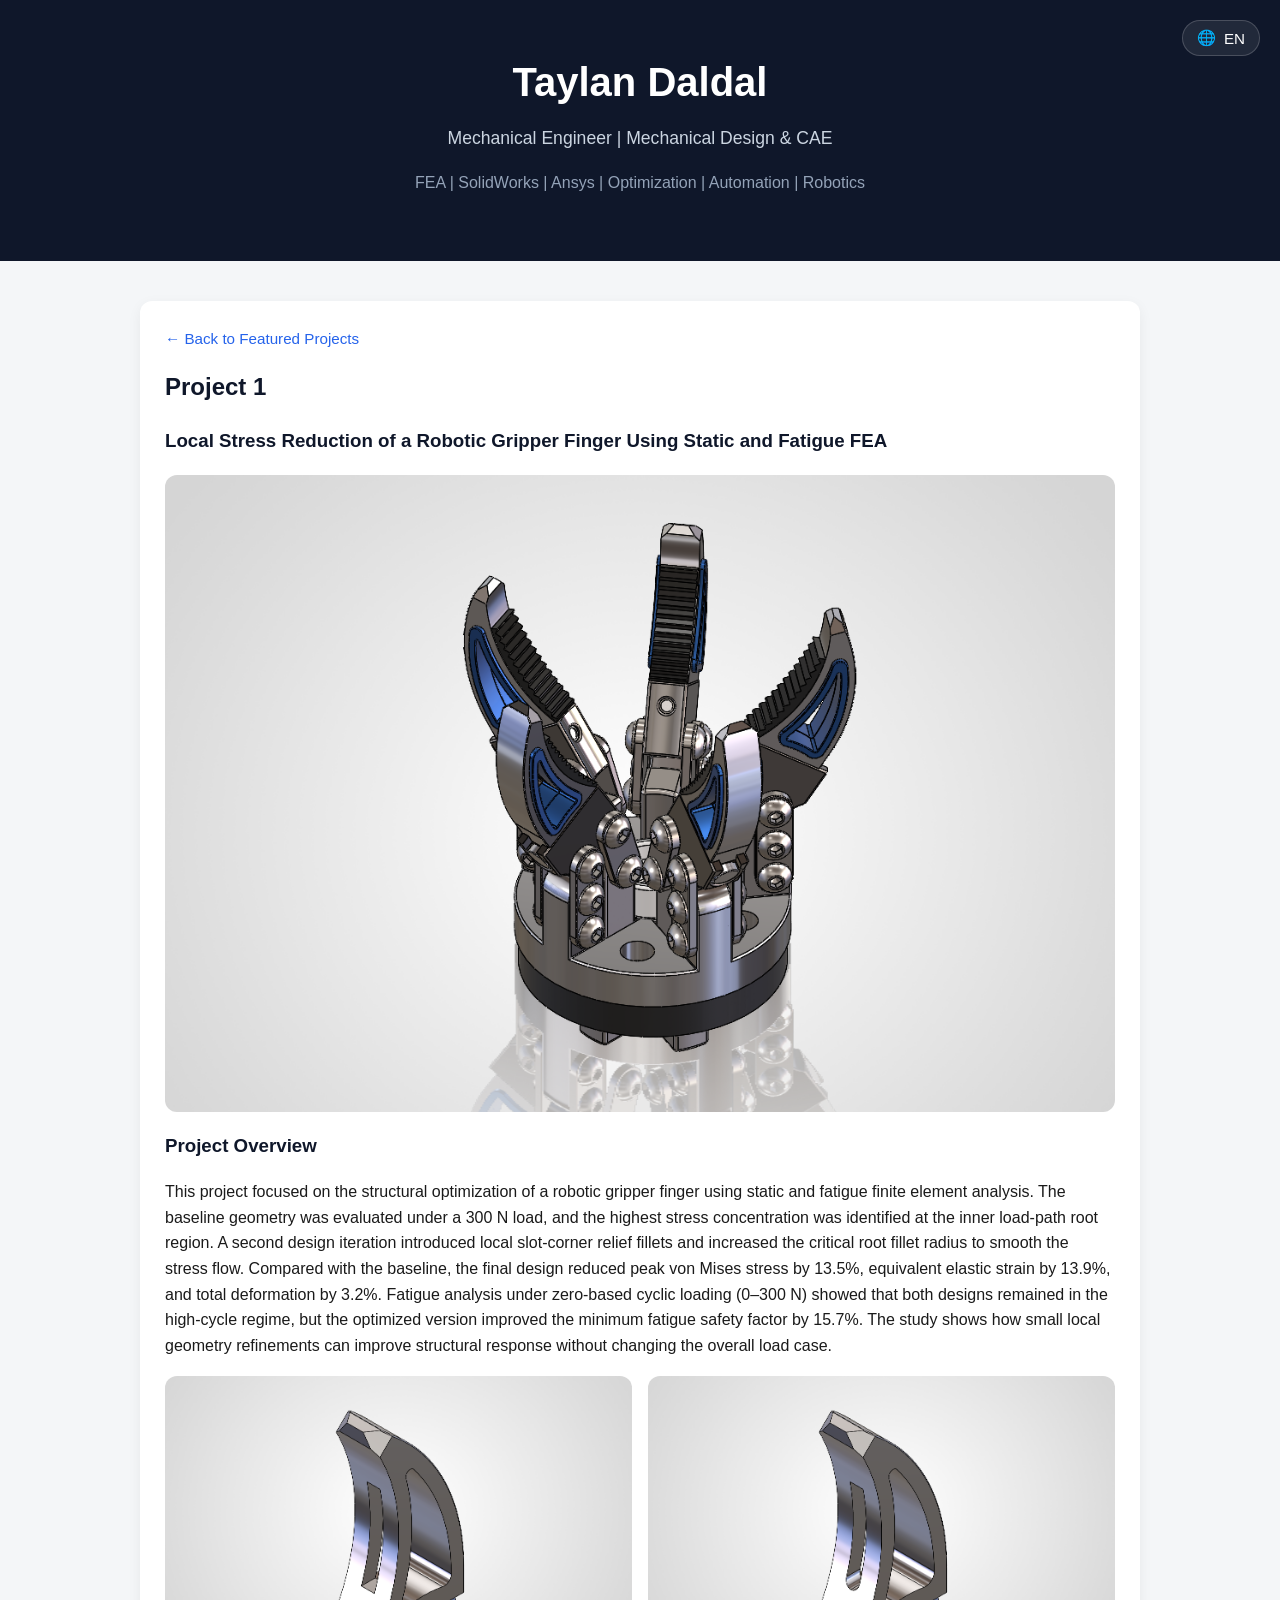
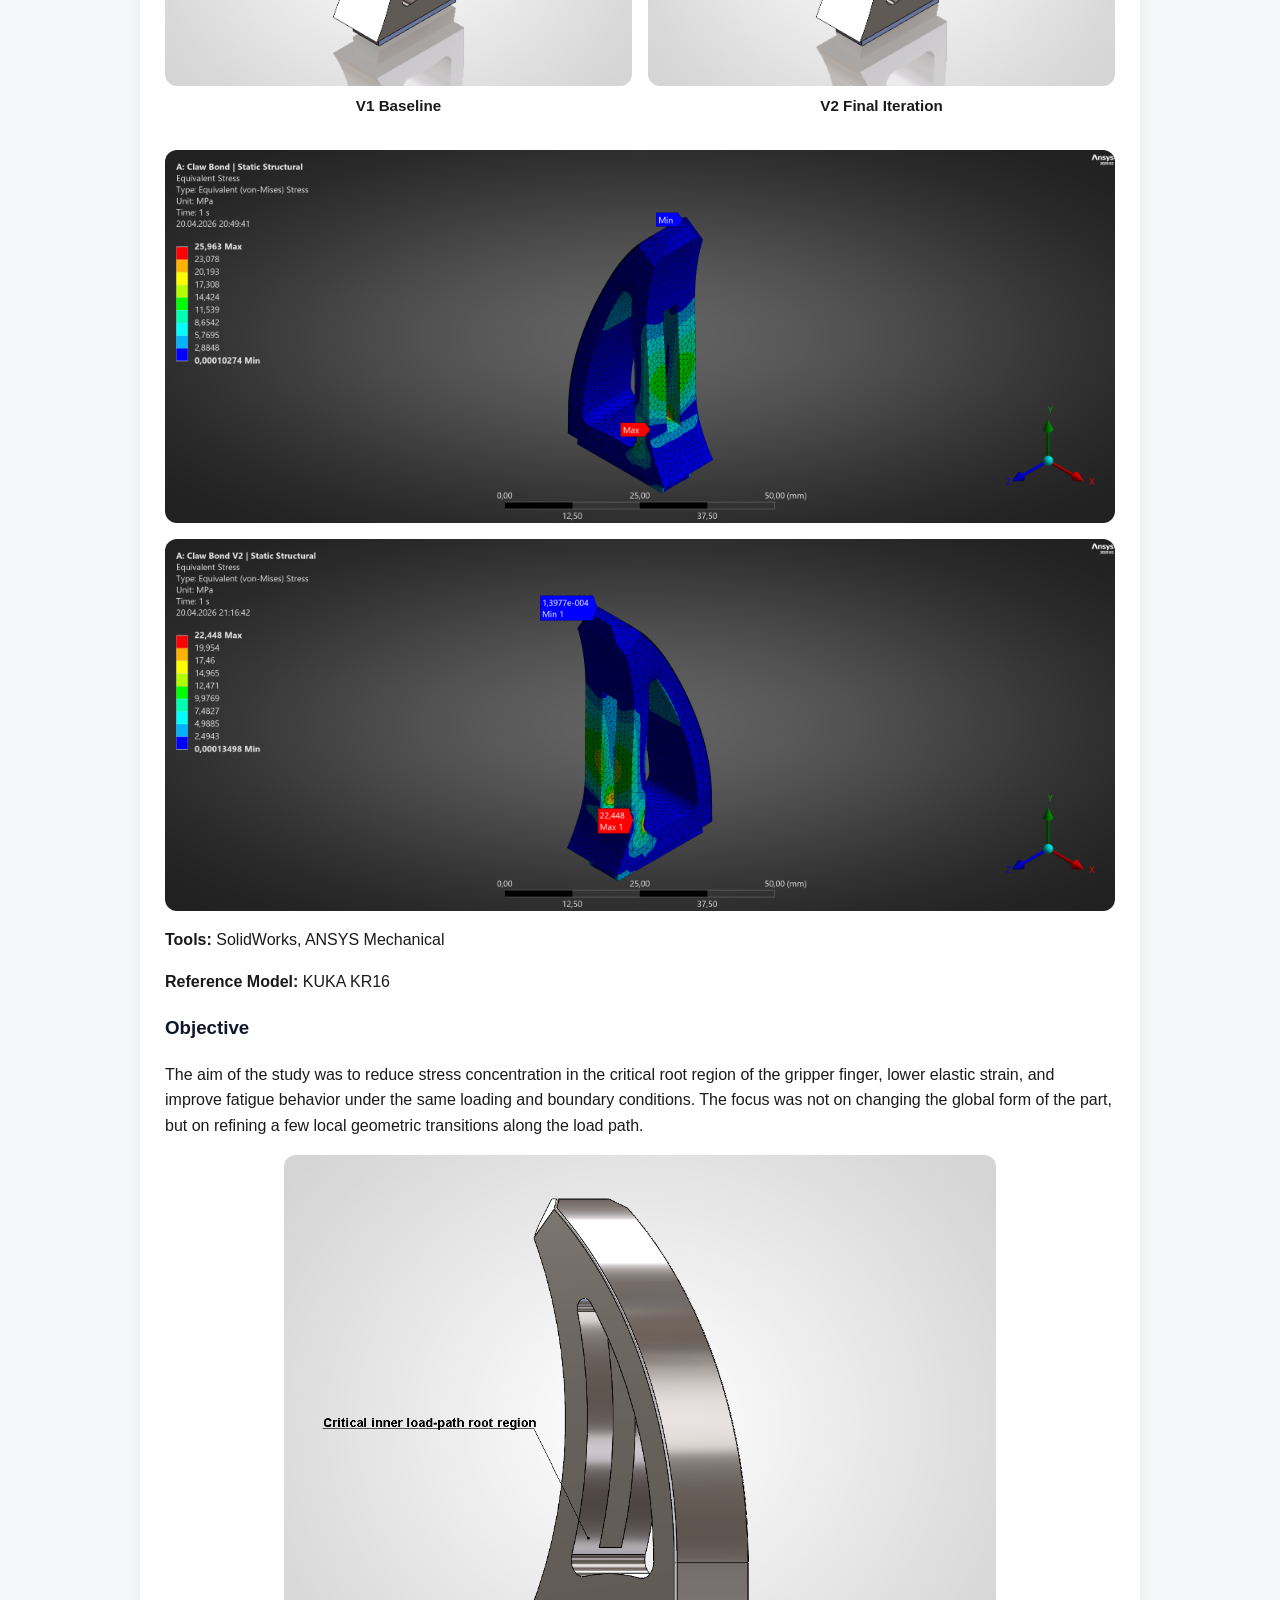
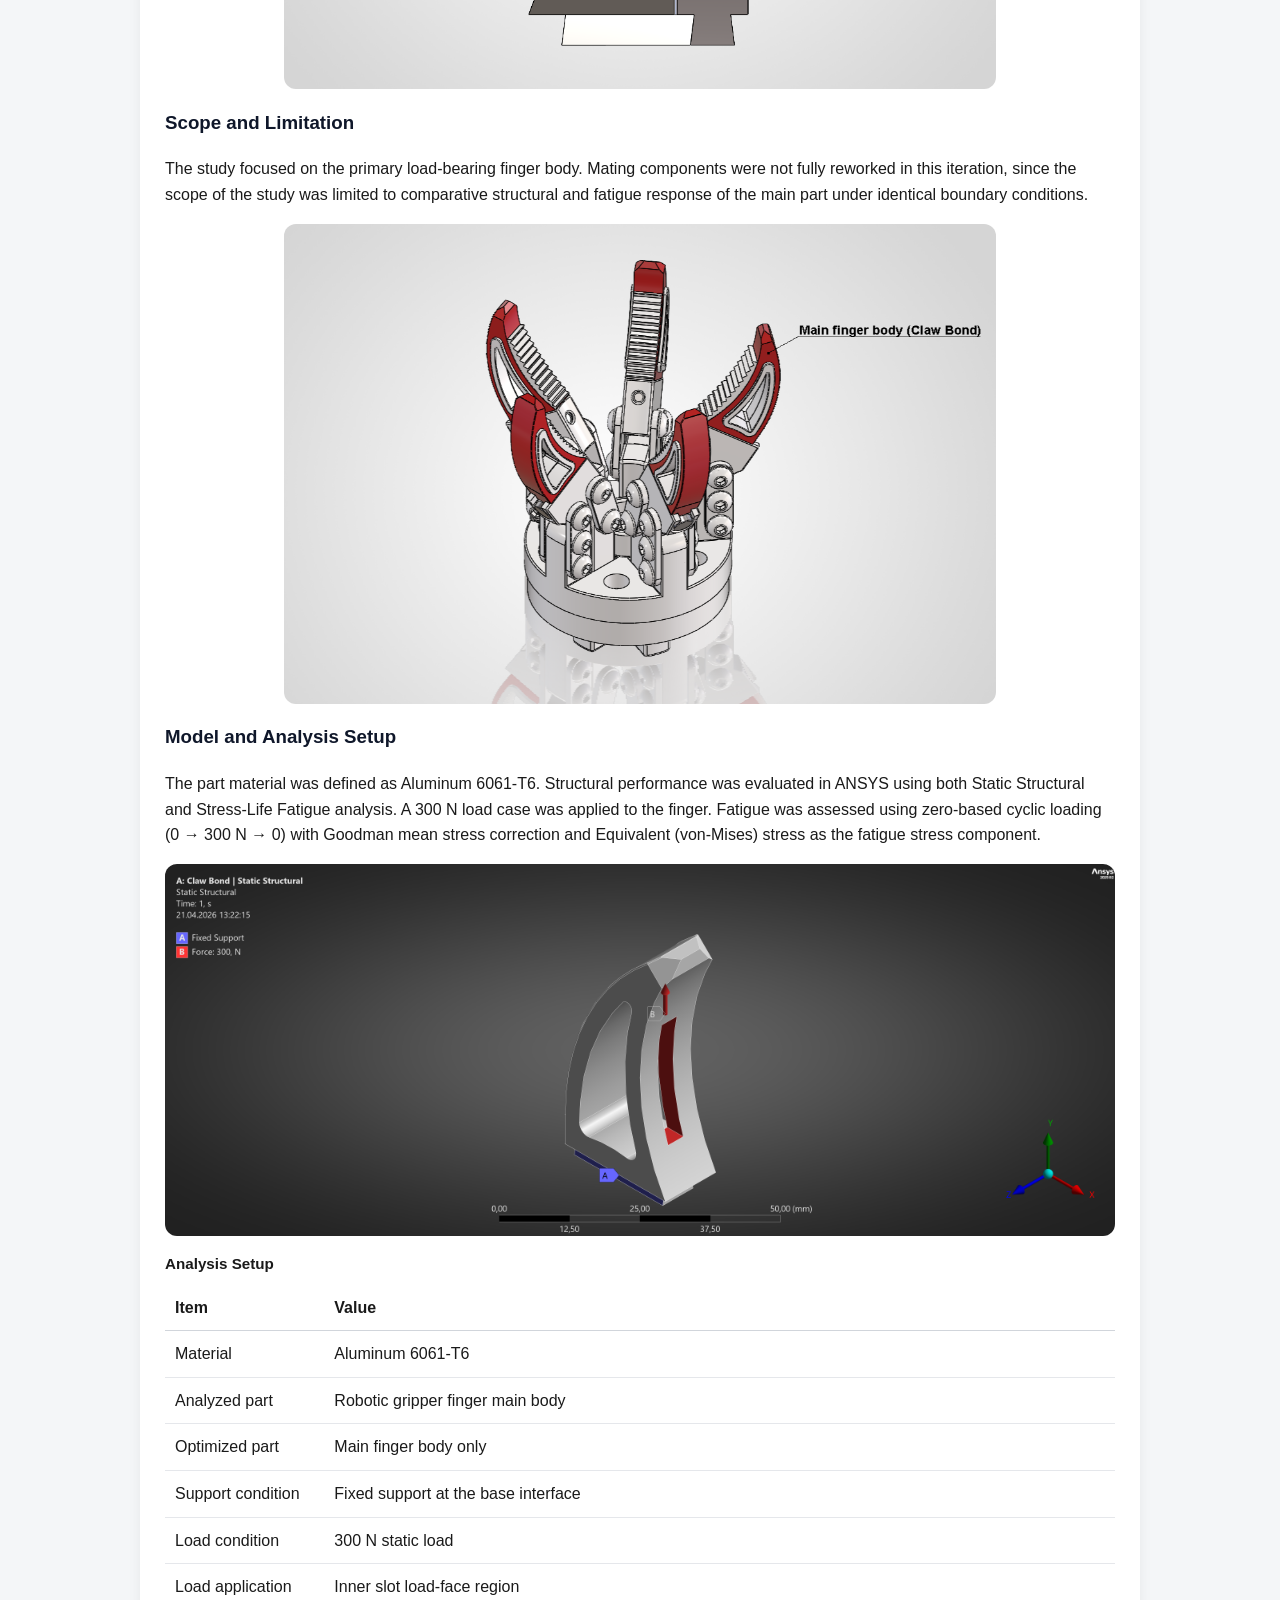
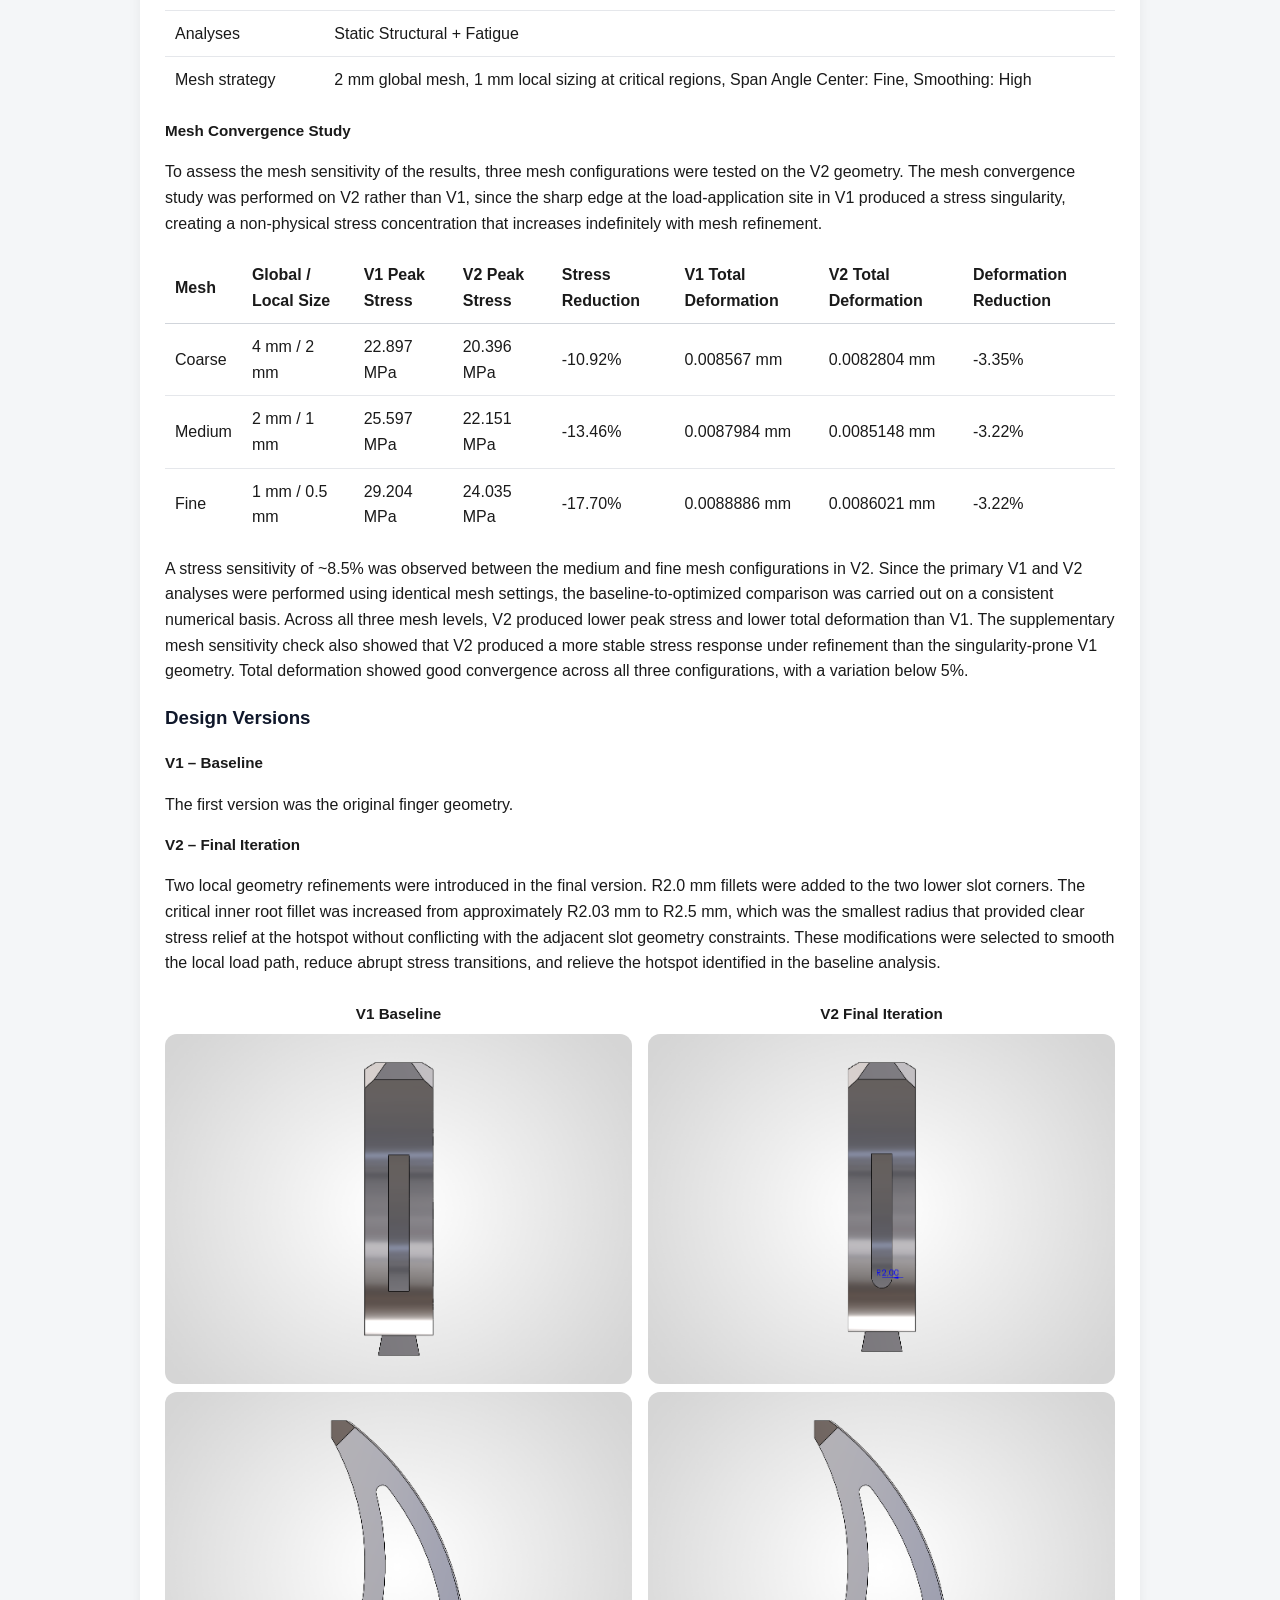
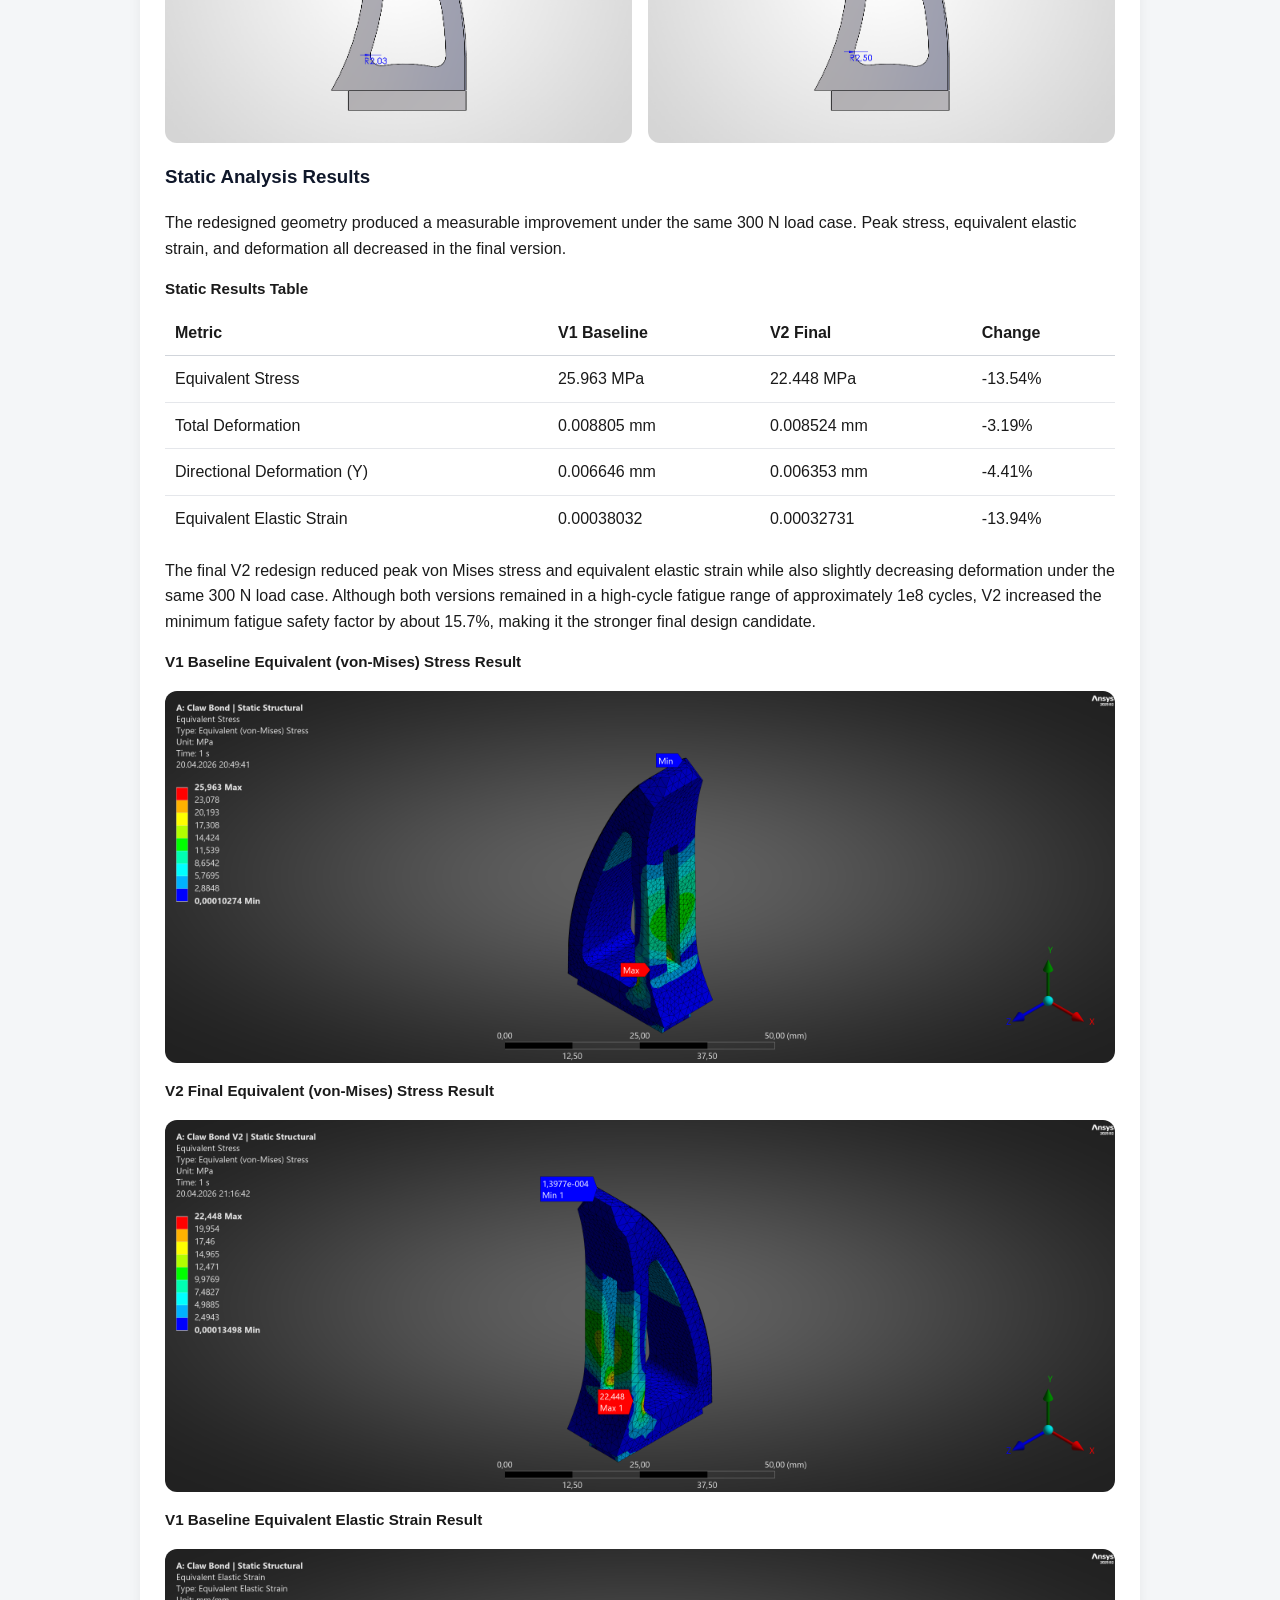
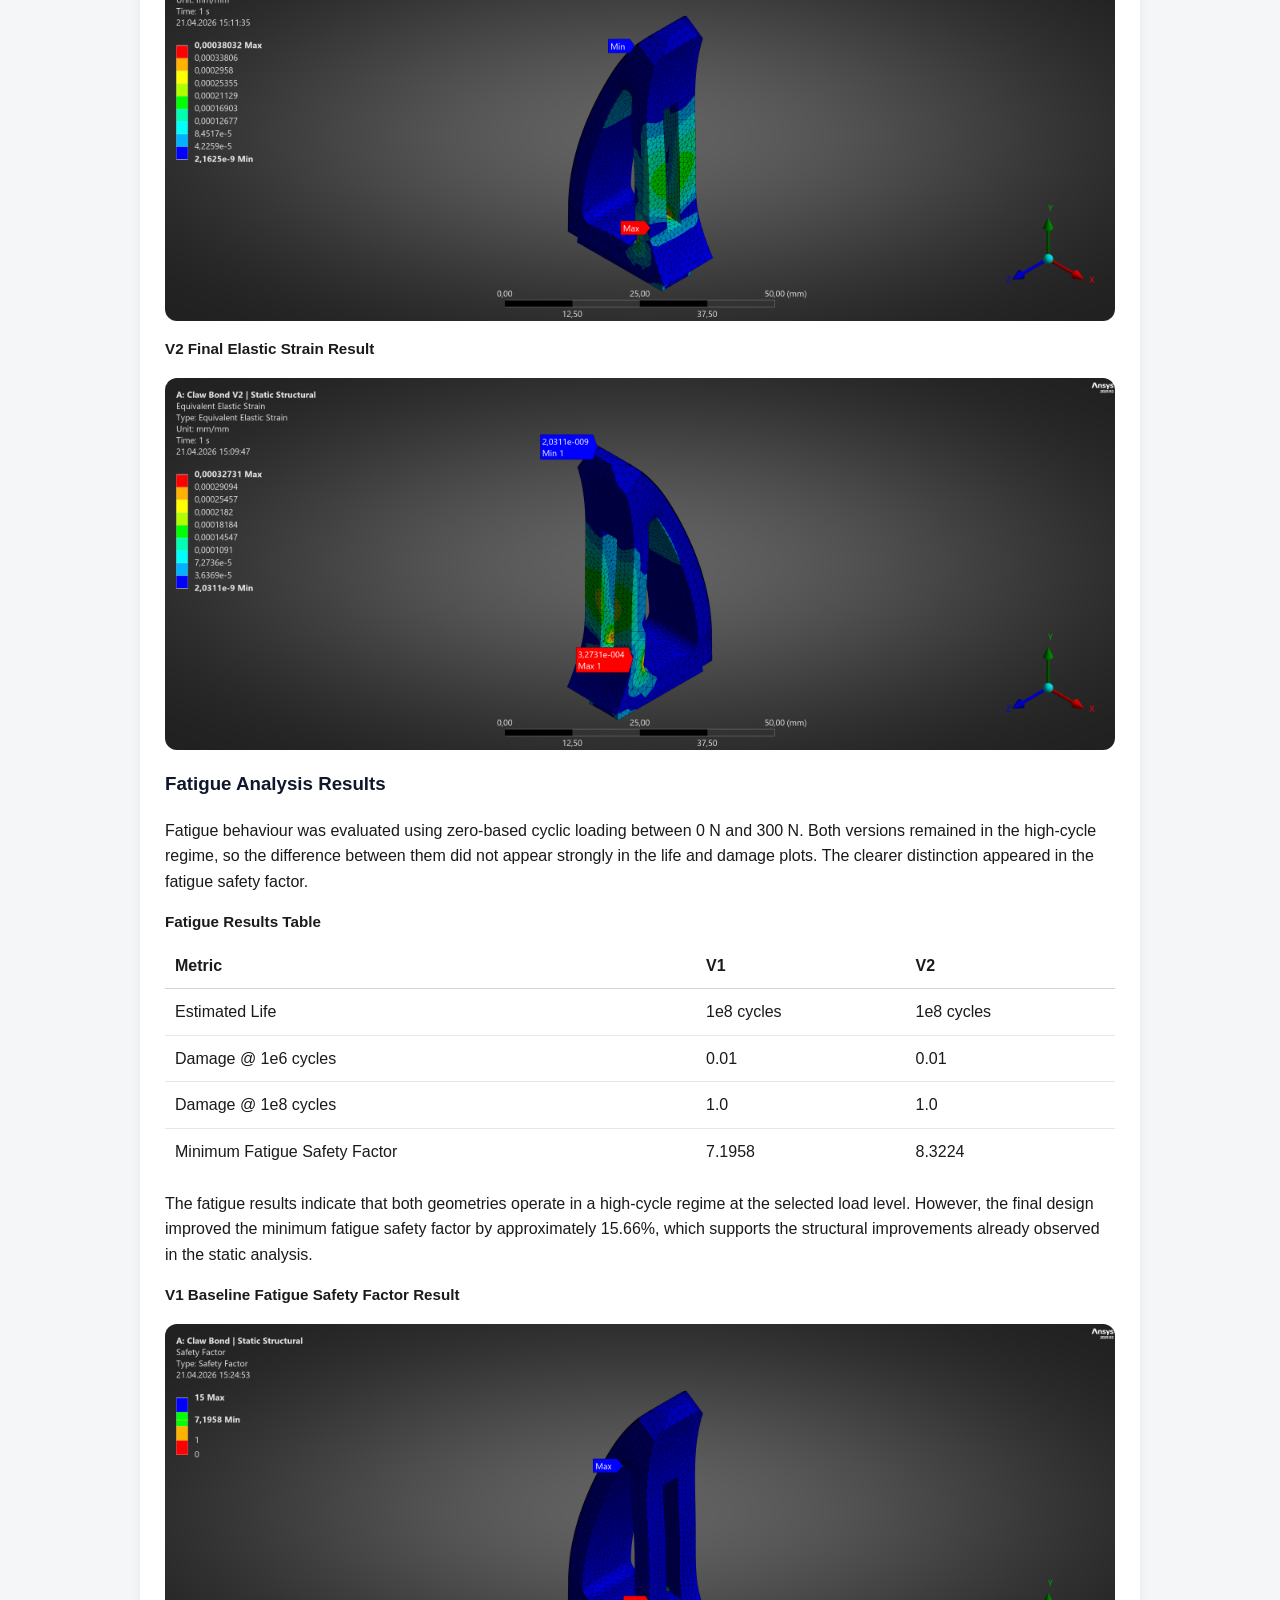
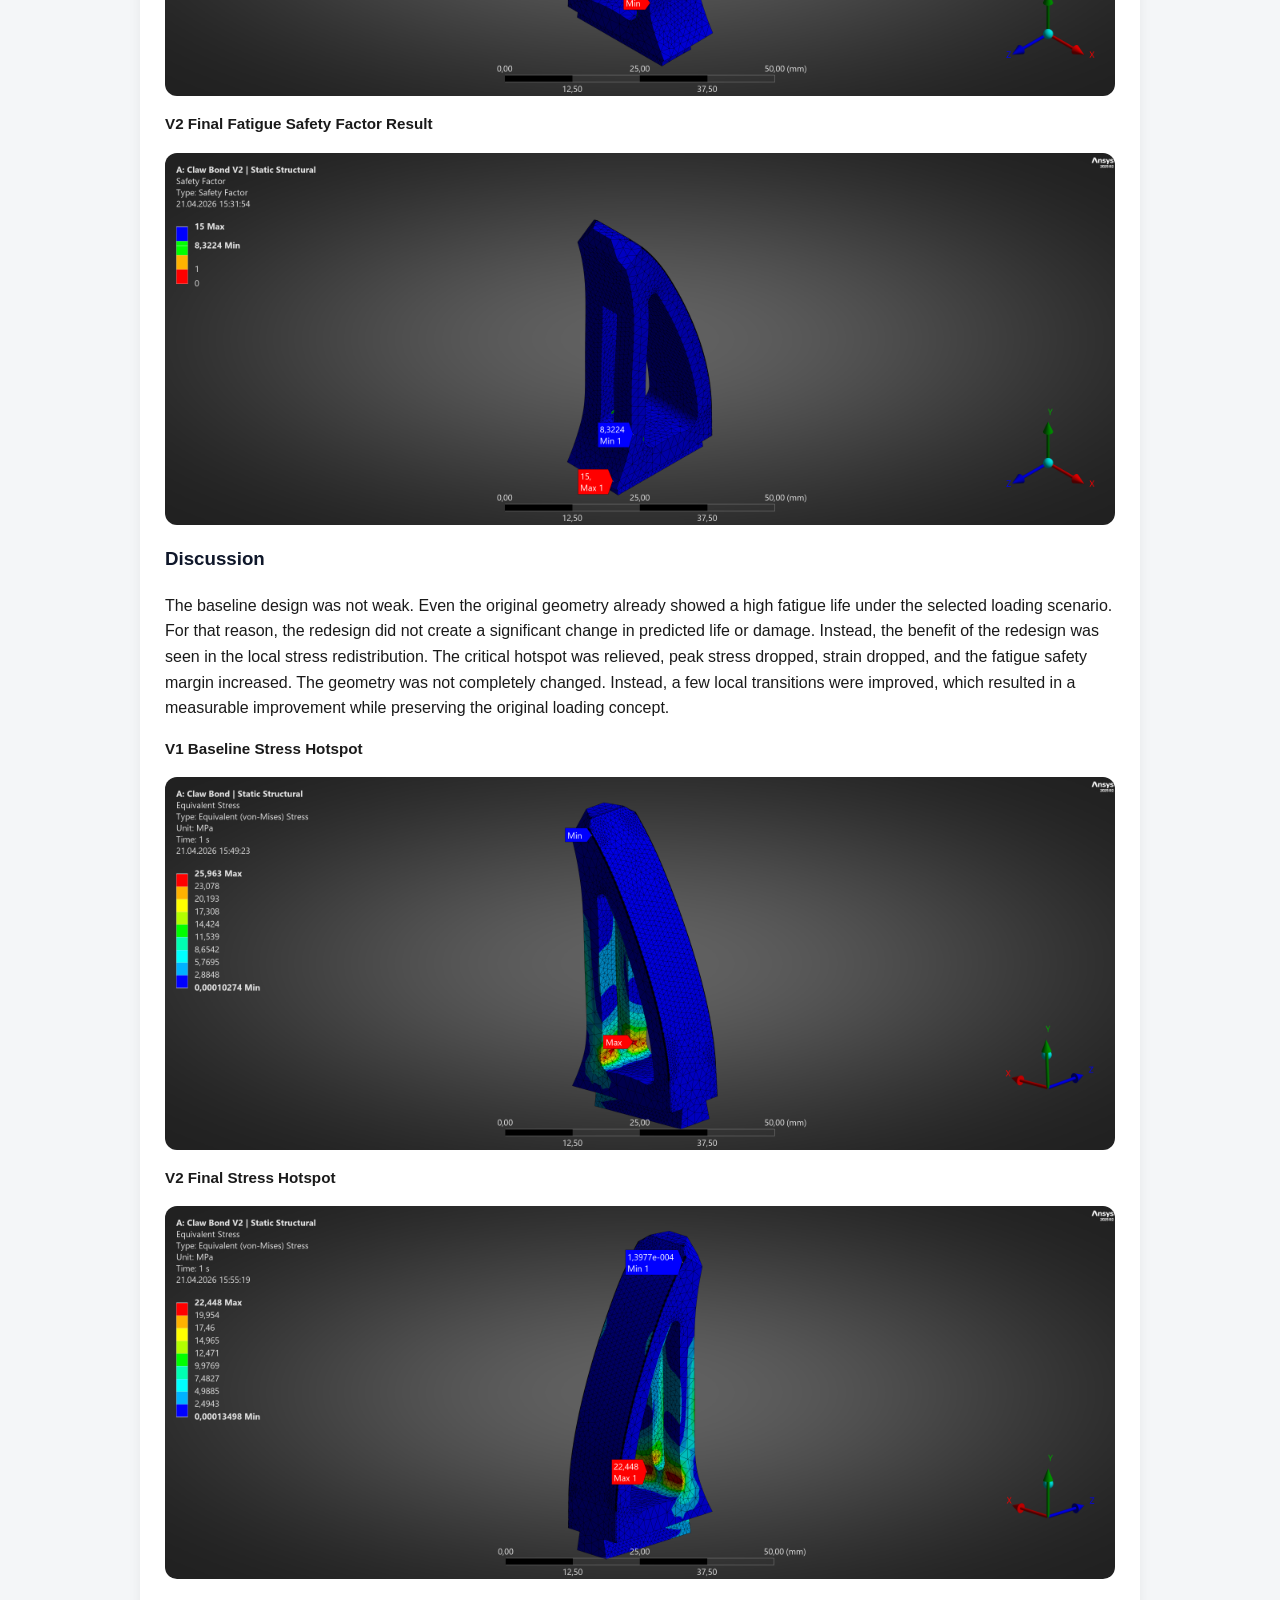
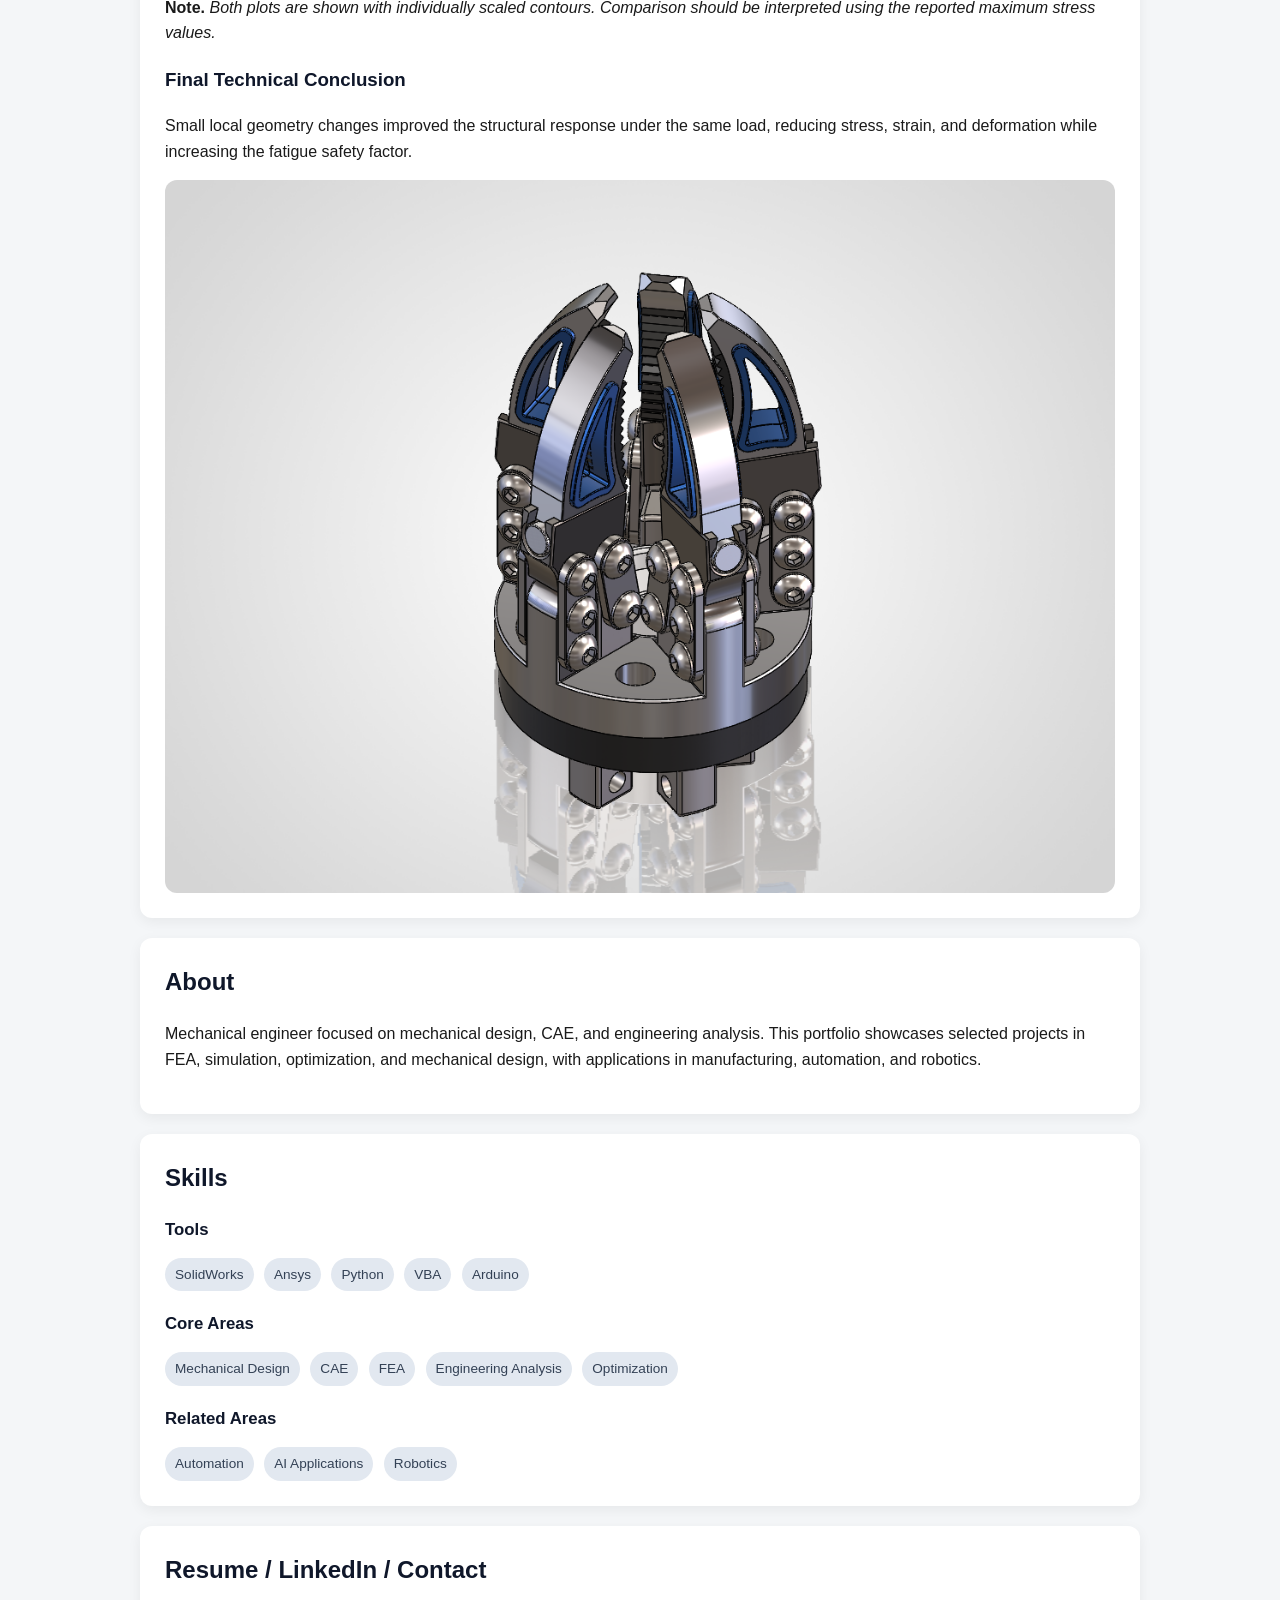
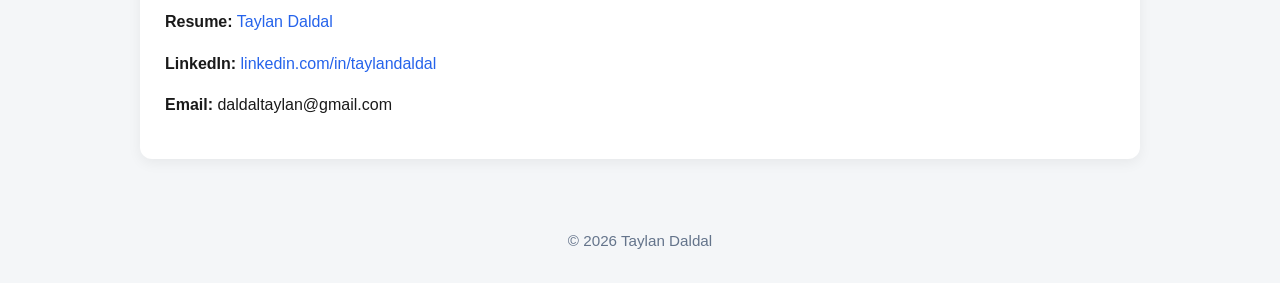
==== project1.html @ b4eae470 "Update project1.html" ====
<!DOCTYPE html>
<html lang="en">
<head>
  <meta charset="UTF-8" />
  <meta name="viewport" content="width=device-width, initial-scale=1.0" />
  <title>Project 1 | Taylan Daldal</title>
  <link rel="stylesheet" href="style.css" />
</head>
<body data-page="project1">
  <header>
    <div class="lang-switch">
      <button class="lang-btn" id="langBtn" type="button">
        🌐 <span id="currentLang">EN</span>
      </button>
      <div class="lang-menu" id="langMenu">
        <button class="lang-option" type="button" data-lang="en">English</button>
        <button class="lang-option" type="button" data-lang="de">Deutsch</button>
      </div>
    </div>

    <h1 data-i18n="heroTitle">Taylan Daldal</h1>
    <p data-i18n="heroRole">Mechanical Engineer | Mechanical Design & CAE</p>
    <p class="hero-sub" data-i18n="heroSub">FEA | SolidWorks | Ansys | Optimization | Automation | Robotics</p>
  </header>

  <div class="container">

    <div class="section">
      <a href="index.html" class="back-link" data-i18n="backLink">← Back to Featured Projects</a>

      <h2 data-i18n="project1Title">Project 1</h2>
      <h3 data-i18n="project1MainTitle">Local Stress Reduction of a Robotic Gripper Finger Using Static and Fatigue FEA</h3>

      <div class="project-hero-image">
        <img src="project1/Final.PNG" alt="Final optimized gripper design">
      </div>

      <h3 data-i18n="overviewTitle">Project Overview</h3>
      <p data-i18n="overviewText">
        This project focused on the structural optimization of a robotic gripper finger using static and fatigue finite element analysis. The baseline geometry was evaluated under a 300 N load, and the highest stress concentration was identified at the inner load-path root region. A second design iteration introduced local slot-corner relief fillets and increased the critical root fillet radius to smooth the stress flow. Compared with the baseline, the final design reduced peak von Mises stress by 13.5%, equivalent elastic strain by 13.9%, and total deformation by 3.2%. Fatigue analysis under zero-based cyclic loading (0–300 N) showed that both designs remained in the high-cycle regime, but the optimized version improved the minimum fatigue safety factor by 15.7%. The study shows how small local geometry refinements can improve structural response without changing the overall load case.
      </p>

      <div class="project-top-row">
        <div>
          <img src="project1/v1main.PNG" alt="Version 1 main design view" style="width:100%; height:auto; display:block; border-radius:12px;">
          <p style="text-align:center; margin-top:8px; font-size:0.95rem;"><strong data-i18n="v1Baseline">V1 Baseline</strong></p>
        </div>

        <div>
          <img src="project1/v2main.PNG" alt="Version 2 main design view" style="width:100%; height:auto; display:block; border-radius:12px;">
          <p style="text-align:center; margin-top:8px; font-size:0.95rem;"><strong data-i18n="v2FinalIteration">V2 Final Iteration</strong></p>
        </div>
      </div>

      <div class="project-full-stack">
        <img src="project1/v1stress.png" alt="Version 1 stress analysis">
        <img src="project1/v2stress.png" alt="Version 2 stress analysis">
      </div>

      <p class="tools-line"><strong data-i18n="toolsLabel">Tools:</strong> SolidWorks, ANSYS Mechanical</p>
      <p class="tools-line"><strong data-i18n="referenceModelLabel">Reference Model:</strong> KUKA KR16</p>

      <h3 data-i18n="objectiveTitle">Objective</h3>
      <p data-i18n="objectiveText">
        The aim of the study was to reduce stress concentration in the critical root region of the gripper finger, lower elastic strain, and improve fatigue behavior under the same loading and boundary conditions. The focus was not on changing the global form of the part, but on refining a few local geometric transitions along the load path.
      </p>

      <div style="width:75%; margin:16px auto 0;">
        <img src="project1/Note2.PNG" alt="Project note" style="width:100%; height:auto; display:block; border-radius:12px;">
      </div>

      <h3 data-i18n="scopeTitle">Scope and Limitation</h3>
      <p data-i18n="scopeText">
        The study focused on the primary load-bearing finger body. Mating components were not fully reworked in this iteration, since the scope of the study was limited to comparative structural and fatigue response of the main part under identical boundary conditions.
      </p>

      <div style="width:75%; margin:16px auto 0;">
        <img src="project1/cb.PNG" alt="Project note" style="width:100%; height:auto; display:block; border-radius:12px;">
      </div>

      <h3 data-i18n="modelSetupTitle">Model and Analysis Setup</h3>
      <p data-i18n="modelSetupText">
        The part material was defined as Aluminum 6061-T6. Structural performance was evaluated in ANSYS using both Static Structural and Stress-Life Fatigue analysis. A 300 N load case was applied to the finger. Fatigue was assessed using zero-based cyclic loading (0 → 300 N → 0) with Goodman mean stress correction and Equivalent (von-Mises) stress as the fatigue stress component.
      </p>

      <img src="project1/v1force.png" alt="Version 1 force and support" style="max-width:100%; height:auto; display:block; margin:16px auto 0; border-radius:12px;">

      <p style="margin-top:16px; margin-bottom:8px; font-size:0.95rem;"><strong data-i18n="analysisSetupTableTitle">Analysis Setup</strong></p>

      <table style="width:100%; border-collapse:collapse; margin-top:8px;">
        <thead>
          <tr>
            <th style="text-align:left; padding:10px; border-bottom:1px solid #d1d5db;" data-i18n="tableItem">Item</th>
            <th style="text-align:left; padding:10px; border-bottom:1px solid #d1d5db;" data-i18n="tableValue">Value</th>
          </tr>
        </thead>
        <tbody>
          <tr>
            <td style="padding:10px; border-bottom:1px solid #e5e7eb;" data-i18n="analysisItemMaterial">Material</td>
            <td style="padding:10px; border-bottom:1px solid #e5e7eb;">Aluminum 6061-T6</td>
          </tr>
          <tr>
            <td style="padding:10px; border-bottom:1px solid #e5e7eb;" data-i18n="analysisItemAnalyzedPart">Analyzed part</td>
            <td style="padding:10px; border-bottom:1px solid #e5e7eb;" data-i18n="analysisValueAnalyzedPart">Robotic gripper finger main body</td>
          </tr>
          <tr>
            <td style="padding:10px; border-bottom:1px solid #e5e7eb;" data-i18n="analysisItemOptimizedPart">Optimized part</td>
            <td style="padding:10px; border-bottom:1px solid #e5e7eb;" data-i18n="analysisValueOptimizedPart">Main finger body only</td>
          </tr>
          <tr>
            <td style="padding:10px; border-bottom:1px solid #e5e7eb;" data-i18n="analysisItemSupportCondition">Support condition</td>
            <td style="padding:10px; border-bottom:1px solid #e5e7eb;" data-i18n="analysisValueSupportCondition">Fixed support at the base interface</td>
          </tr>
          <tr>
            <td style="padding:10px; border-bottom:1px solid #e5e7eb;" data-i18n="analysisItemLoadCondition">Load condition</td>
            <td style="padding:10px; border-bottom:1px solid #e5e7eb;" data-i18n="analysisValueLoadCondition">300 N static load</td>
          </tr>
          <tr>
            <td style="padding:10px; border-bottom:1px solid #e5e7eb;" data-i18n="analysisItemLoadApplication">Load application</td>
            <td style="padding:10px; border-bottom:1px solid #e5e7eb;" data-i18n="analysisValueLoadApplication">Inner slot load-face region</td>
          </tr>
          <tr>
            <td style="padding:10px; border-bottom:1px solid #e5e7eb;" data-i18n="analysisItemAnalyses">Analyses</td>
            <td style="padding:10px; border-bottom:1px solid #e5e7eb;" data-i18n="analysisValueAnalyses">Static Structural + Fatigue</td>
          </tr>
          <tr>
            <td style="padding:10px;" data-i18n="analysisItemMeshStrategy">Mesh strategy</td>
            <td style="padding:10px;" data-i18n="analysisValueMeshStrategy">2 mm global mesh, 1 mm local sizing at critical regions, Span Angle Center: Fine, Smoothing: High</td>
          </tr>
        </tbody>
      </table>

      <p style="margin-top:16px; margin-bottom:8px; font-size:0.95rem;"><strong data-i18n="meshStudyTitle">Mesh Convergence Study</strong></p>
      <p data-i18n="meshStudyIntroText">
        To assess the mesh sensitivity of the baseline-to-optimized comparison, three mesh configurations were tested on both the V1 and V2 geometries. In V1, the sharp edge at the load-application site produced a stress singularity, creating a non-physical stress concentration that increases indefinitely with mesh refinement.
      </p>

      <table style="width:100%; border-collapse:collapse; margin-top:8px;">
        <thead>
          <tr>
            <th style="text-align:left; padding:10px; border-bottom:1px solid #d1d5db;" data-i18n="meshTableColMesh">Mesh</th>
            <th style="text-align:left; padding:10px; border-bottom:1px solid #d1d5db;" data-i18n="meshTableColGlobalLocalSize">Global / Local Size</th>
            <th style="text-align:left; padding:10px; border-bottom:1px solid #d1d5db;" data-i18n="meshTableColV1PeakStress">V1 Peak Stress</th>
            <th style="text-align:left; padding:10px; border-bottom:1px solid #d1d5db;" data-i18n="meshTableColV2PeakStress">V2 Peak Stress</th>
            <th style="text-align:left; padding:10px; border-bottom:1px solid #d1d5db;" data-i18n="meshTableColStressReduction">Stress Reduction</th>
            <th style="text-align:left; padding:10px; border-bottom:1px solid #d1d5db;" data-i18n="meshTableColV1TotalDef">V1 Total Deformation</th>
            <th style="text-align:left; padding:10px; border-bottom:1px solid #d1d5db;" data-i18n="meshTableColV2TotalDef">V2 Total Deformation</th>
            <th style="text-align:left; padding:10px; border-bottom:1px solid #d1d5db;" data-i18n="meshTableColDefReduction">Deformation Reduction</th>
          </tr>
        </thead>
        <tbody>
          <tr>
            <td style="padding:10px; border-bottom:1px solid #e5e7eb;" data-i18n="meshRowCoarse">Coarse</td>
            <td style="padding:10px; border-bottom:1px solid #e5e7eb;">4 mm / 2 mm</td>
            <td style="padding:10px; border-bottom:1px solid #e5e7eb;">22.897 MPa</td>
            <td style="padding:10px; border-bottom:1px solid #e5e7eb;">20.396 MPa</td>
            <td style="padding:10px; border-bottom:1px solid #e5e7eb;">-10.92%</td>
            <td style="padding:10px; border-bottom:1px solid #e5e7eb;">0.008567 mm</td>
            <td style="padding:10px; border-bottom:1px solid #e5e7eb;">0.0082804 mm</td>
            <td style="padding:10px; border-bottom:1px solid #e5e7eb;">-3.35%</td>
          </tr>
          <tr>
            <td style="padding:10px; border-bottom:1px solid #e5e7eb;" data-i18n="meshRowMedium">Medium</td>
            <td style="padding:10px; border-bottom:1px solid #e5e7eb;">2 mm / 1 mm</td>
            <td style="padding:10px; border-bottom:1px solid #e5e7eb;">25.597 MPa</td>
            <td style="padding:10px; border-bottom:1px solid #e5e7eb;">22.151 MPa</td>
            <td style="padding:10px; border-bottom:1px solid #e5e7eb;">-13.46%</td>
            <td style="padding:10px; border-bottom:1px solid #e5e7eb;">0.0087984 mm</td>
            <td style="padding:10px; border-bottom:1px solid #e5e7eb;">0.0085148 mm</td>
            <td style="padding:10px; border-bottom:1px solid #e5e7eb;">-3.22%</td>
          </tr>
          <tr>
            <td style="padding:10px;" data-i18n="meshRowFine">Fine</td>
            <td style="padding:10px;">1 mm / 0.5 mm</td>
            <td style="padding:10px;">29.204 MPa</td>
            <td style="padding:10px;">24.035 MPa</td>
            <td style="padding:10px;">-17.70%</td>
            <td style="padding:10px;">0.0088886 mm</td>
            <td style="padding:10px;">0.0086021 mm</td>
            <td style="padding:10px;">-3.22%</td>
          </tr>
        </tbody>
      </table>

      <p data-i18n="meshStudyConclusionText">
        A stress sensitivity of ~8.5% was observed between the medium and fine mesh configurations in V2. Since the primary V1 and V2 analyses were performed using identical mesh settings, the baseline-to-optimized comparison was carried out on a consistent numerical basis. Across all three mesh levels, V2 produced lower peak stress and lower total deformation than V1. The supplementary mesh sensitivity check also showed that V2 produced a more stable stress response under refinement than the singularity-prone V1 geometry. Total deformation showed good convergence across all three configurations, with a variation below 5%.
      </p>

      <h3 data-i18n="designVersionsTitle">Design Versions</h3>

      <p style="margin-top:16px; margin-bottom:8px; font-size:0.95rem;"><strong data-i18n="v1BaselineTitle">V1 – Baseline</strong></p>
      <p data-i18n="v1BaselineText">
        The first version was the original finger geometry.
      </p>

      <p style="margin-top:16px; margin-bottom:8px; font-size:0.95rem;"><strong data-i18n="v2FinalTitle">V2 – Final Iteration</strong></p>
      <p data-i18n="v2FinalText">
        Two local geometry refinements were introduced in the final version. R2.0 mm fillets were added to the two lower slot corners. The critical inner root fillet was increased from approximately R2.03 mm to R2.5 mm, which was the smallest radius that provided clear stress relief at the hotspot without conflicting with the adjacent slot geometry constraints. These modifications were selected to smooth the local load path, reduce abrupt stress transitions, and relieve the hotspot identified in the baseline analysis.
      </p>

      <div class="project-top-row">
        <div>
          <p style="text-align:center; margin-top:8px; margin-bottom:8px; font-size:0.95rem;"><strong data-i18n="v1Baseline">V1 Baseline</strong></p>
          <img src="project1/f11.PNG" alt="Version 1 comparison view" style="width:100%; height:auto; display:block; border-radius:12px;">
          <img src="project1/r11.PNG" alt="Version 1 comparison view" style="width:100%; height:auto; display:block; border-radius:12px; margin-top:8px;">
        </div>

        <div>
          <p style="text-align:center; margin-top:8px; margin-bottom:8px; font-size:0.95rem;"><strong data-i18n="v2FinalIteration">V2 Final Iteration</strong></p>
          <img src="project1/f22.PNG" alt="Version 2 comparison view" style="width:100%; height:auto; display:block; border-radius:12px;">
          <img src="project1/r22.PNG" alt="Version 2 comparison view" style="width:100%; height:auto; display:block; border-radius:12px; margin-top:8px;">
        </div>
      </div>

      <h3 data-i18n="staticResultsTitle">Static Analysis Results</h3>
      <p data-i18n="staticResultsIntro">
        The redesigned geometry produced a measurable improvement under the same 300 N load case. Peak stress, equivalent elastic strain, and deformation all decreased in the final version.
      </p>

      <p style="margin-top:16px; margin-bottom:8px; font-size:0.95rem;"><strong data-i18n="staticTableTitle">Static Results Table</strong></p>

      <table style="width:100%; border-collapse:collapse; margin-top:8px;">
        <thead>
          <tr>
            <th style="text-align:left; padding:10px; border-bottom:1px solid #d1d5db;" data-i18n="tableMetric">Metric</th>
            <th style="text-align:left; padding:10px; border-bottom:1px solid #d1d5db;" data-i18n="tableV1Baseline">V1 Baseline</th>
            <th style="text-align:left; padding:10px; border-bottom:1px solid #d1d5db;" data-i18n="tableV2Final">V2 Final</th>
            <th style="text-align:left; padding:10px; border-bottom:1px solid #d1d5db;" data-i18n="tableChange">Change</th>
          </tr>
        </thead>
        <tbody>
          <tr>
            <td style="padding:10px; border-bottom:1px solid #e5e7eb;" data-i18n="metricEquivalentStress">Equivalent Stress</td>
            <td style="padding:10px; border-bottom:1px solid #e5e7eb;">25.963 MPa</td>
            <td style="padding:10px; border-bottom:1px solid #e5e7eb;">22.448 MPa</td>
            <td style="padding:10px; border-bottom:1px solid #e5e7eb;">-13.54%</td>
          </tr>
          <tr>
            <td style="padding:10px; border-bottom:1px solid #e5e7eb;" data-i18n="metricTotalDeformation">Total Deformation</td>
            <td style="padding:10px; border-bottom:1px solid #e5e7eb;">0.008805 mm</td>
            <td style="padding:10px; border-bottom:1px solid #e5e7eb;">0.008524 mm</td>
            <td style="padding:10px; border-bottom:1px solid #e5e7eb;">-3.19%</td>
          </tr>
          <tr>
            <td style="padding:10px; border-bottom:1px solid #e5e7eb;" data-i18n="metricDirectionalY">Directional Deformation (Y)</td>
            <td style="padding:10px; border-bottom:1px solid #e5e7eb;">0.006646 mm</td>
            <td style="padding:10px; border-bottom:1px solid #e5e7eb;">0.006353 mm</td>
            <td style="padding:10px; border-bottom:1px solid #e5e7eb;">-4.41%</td>
          </tr>
          <tr>
            <td style="padding:10px;" data-i18n="metricElasticStrain">Equivalent Elastic Strain</td>
            <td style="padding:10px;">0.00038032</td>
            <td style="padding:10px;">0.00032731</td>
            <td style="padding:10px;">-13.94%</td>
          </tr>
        </tbody>
      </table>

      <p data-i18n="staticResultsConclusion">
        The final V2 redesign reduced peak von Mises stress and equivalent elastic strain while also slightly decreasing deformation under the same 300 N load case. Although both versions remained in a high-cycle fatigue range of approximately 1e8 cycles, V2 increased the minimum fatigue safety factor by about 15.7%, making it the stronger final design candidate.
      </p>

      <p style="margin-top:16px; margin-bottom:8px; font-size:0.95rem;"><strong data-i18n="v1StressResultTitle">V1 Baseline Equivalent (von-Mises) Stress Result</strong></p>
      <img src="project1/v1stress.png" alt="Version 1 stress" style="max-width:100%; height:auto; display:block; margin:16px auto 0; border-radius:12px;">

      <p style="margin-top:16px; margin-bottom:8px; font-size:0.95rem;"><strong data-i18n="v2StressResultTitle">V2 Final Equivalent (von-Mises) Stress Result</strong></p>
      <img src="project1/v2stress.png" alt="Version 2 stress" style="max-width:100%; height:auto; display:block; margin:16px auto 0; border-radius:12px;">

      <p style="margin-top:16px; margin-bottom:8px; font-size:0.95rem;"><strong data-i18n="v1StrainResultTitle">V1 Baseline Equivalent Elastic Strain Result</strong></p>
      <img src="project1/v1strain.png" alt="Version 1 strain" style="max-width:100%; height:auto; display:block; margin:16px auto 0; border-radius:12px;">

      <p style="margin-top:16px; margin-bottom:8px; font-size:0.95rem;"><strong data-i18n="v2StrainResultTitle">V2 Final Elastic Strain Result</strong></p>
      <img src="project1/v2strain.png" alt="Version 2 strain" style="max-width:100%; height:auto; display:block; margin:16px auto 0; border-radius:12px;">

      <h3 data-i18n="fatigueResultsTitle">Fatigue Analysis Results</h3>
      <p data-i18n="fatigueResultsIntro">
        Fatigue behaviour was evaluated using zero-based cyclic loading between 0 N and 300 N. Both versions remained in the high-cycle regime, so the difference between them did not appear strongly in the life and damage plots. The clearer distinction appeared in the fatigue safety factor.
      </p>

      <p style="margin-top:16px; margin-bottom:8px; font-size:0.95rem;"><strong data-i18n="fatigueTableTitle">Fatigue Results Table</strong></p>

      <table style="width:100%; border-collapse:collapse; margin-top:8px;">
        <thead>
          <tr>
            <th style="text-align:left; padding:10px; border-bottom:1px solid #d1d5db;" data-i18n="tableMetric">Metric</th>
            <th style="text-align:left; padding:10px; border-bottom:1px solid #d1d5db;" data-i18n="tableV1">V1</th>
            <th style="text-align:left; padding:10px; border-bottom:1px solid #d1d5db;" data-i18n="tableV2">V2</th>
          </tr>
        </thead>
        <tbody>
          <tr>
            <td style="padding:10px; border-bottom:1px solid #e5e7eb;" data-i18n="metricEstimatedLife">Estimated Life</td>
            <td style="padding:10px; border-bottom:1px solid #e5e7eb;">1e8 cycles</td>
            <td style="padding:10px; border-bottom:1px solid #e5e7eb;">1e8 cycles</td>
          </tr>
          <tr>
            <td style="padding:10px; border-bottom:1px solid #e5e7eb;" data-i18n="metricDamage1e6">Damage @ 1e6 cycles</td>
            <td style="padding:10px; border-bottom:1px solid #e5e7eb;">0.01</td>
            <td style="padding:10px; border-bottom:1px solid #e5e7eb;">0.01</td>
          </tr>
          <tr>
            <td style="padding:10px; border-bottom:1px solid #e5e7eb;" data-i18n="metricDamage1e8">Damage @ 1e8 cycles</td>
            <td style="padding:10px; border-bottom:1px solid #e5e7eb;">1.0</td>
            <td style="padding:10px; border-bottom:1px solid #e5e7eb;">1.0</td>
          </tr>
          <tr>
            <td style="padding:10px;" data-i18n="metricMinSafetyFactor">Minimum Fatigue Safety Factor</td>
            <td style="padding:10px;">7.1958</td>
            <td style="padding:10px;">8.3224</td>
          </tr>
        </tbody>
      </table>

      <p data-i18n="fatigueResultsConclusion">
        The fatigue results indicate that both geometries operate in a high-cycle regime at the selected load level. However, the final design improved the minimum fatigue safety factor by approximately 15.66%, which supports the structural improvements already observed in the static analysis.
      </p>

      <p style="margin-top:16px; margin-bottom:8px; font-size:0.95rem;"><strong data-i18n="v1SafetyTitle">V1 Baseline Fatigue Safety Factor Result</strong></p>
      <img src="project1/v1safety.png" alt="Version 1 safety" style="max-width:100%; height:auto; display:block; margin:16px auto 0; border-radius:12px;">

      <p style="margin-top:16px; margin-bottom:8px; font-size:0.95rem;"><strong data-i18n="v2SafetyTitle">V2 Final Fatigue Safety Factor Result</strong></p>
      <img src="project1/v2safety.png" alt="Version 2 safety" style="max-width:100%; height:auto; display:block; margin:16px auto 0; border-radius:12px;">

      <h3 data-i18n="discussionTitle">Discussion</h3>
      <p data-i18n="discussionText">
        The baseline design was not weak. Even the original geometry already showed a high fatigue life under the selected loading scenario. For that reason, the redesign did not create a significant change in predicted life or damage. Instead, the benefit of the redesign was seen in the local stress redistribution. The critical hotspot was relieved, peak stress dropped, strain dropped, and the fatigue safety margin increased. The geometry was not completely changed. Instead, a few local transitions were improved, which resulted in a measurable improvement while preserving the original loading concept.
      </p>

      <p style="margin-top:16px; margin-bottom:8px; font-size:0.95rem;"><strong data-i18n="v1HotspotTitle">V1 Baseline Stress Hotspot</strong></p>
      <img src="project1/v1hotspot.png" alt="Version 1 hotspot" style="max-width:100%; height:auto; display:block; margin:16px auto 0; border-radius:12px;">

      <p style="margin-top:16px; margin-bottom:8px; font-size:0.95rem;"><strong data-i18n="v2HotspotTitle">V2 Final Stress Hotspot</strong></p>
      <img src="project1/v2hotspot.png" alt="Version 2 hotspot" style="max-width:100%; height:auto; display:block; margin:16px auto 0; border-radius:12px;">

      <p style="font-size:1rem;"><strong data-i18n="noteLabel">Note.</strong> <em data-i18n="noteText">Both plots are shown with individually scaled contours. Comparison should be interpreted using the reported maximum stress values.</em></p>

      <h3 data-i18n="finalConclusionTitle">Final Technical Conclusion</h3>
      <p data-i18n="finalConclusionText">
        Small local geometry changes improved the structural response under the same load, reducing stress, strain, and deformation while increasing the fatigue safety factor.
      </p>

      <div class="project-hero-image">
        <img src="project1/Final2.PNG" alt="Final optimized gripper design">
      </div>
    </div>

    <div class="section">
      <h2 data-i18n="aboutTitle">About</h2>
      <p data-i18n="aboutText">
        Mechanical engineer focused on mechanical design, CAE, and engineering analysis.
        This portfolio showcases selected projects in FEA, simulation, optimization, and mechanical design, with applications in manufacturing, automation, and robotics.
      </p>
    </div>

    <div class="section">
      <h2 data-i18n="skillsTitle">Skills</h2>

      <div class="skills-group">
        <h3 data-i18n="toolsTitle">Tools</h3>
        <span class="tag">SolidWorks</span>
        <span class="tag">Ansys</span>
        <span class="tag">Python</span>
        <span class="tag">VBA</span>
        <span class="tag">Arduino</span>
      </div>

      <div class="skills-group">
        <h3 data-i18n="coreTitle">Core Areas</h3>
        <span class="tag">Mechanical Design</span>
        <span class="tag">CAE</span>
        <span class="tag">FEA</span>
        <span class="tag">Engineering Analysis</span>
        <span class="tag">Optimization</span>
      </div>

      <div class="skills-group">
        <h3 data-i18n="relatedTitle">Related Areas</h3>
        <span class="tag">Automation</span>
        <span class="tag">AI Applications</span>
        <span class="tag">Robotics</span>
      </div>
    </div>

    <div class="section">
      <h2 data-i18n="contactTitle">Resume / LinkedIn / Contact</h2>
      <p><strong>Resume:</strong> <a href="Taylan-Daldal-Resume.pdf" target="_blank">Taylan Daldal</a></p>
      <p><strong data-i18n="linkedinLabel">LinkedIn:</strong> <a href="https://www.linkedin.com/in/taylandaldal/" target="_blank">linkedin.com/in/taylandaldal</a></p>
      <p><strong data-i18n="emailLabel">Email:</strong> daldaltaylan@gmail.com</p>
    </div>

  </div>

  <footer>
    © 2026 Taylan Daldal
  </footer>

  <script src="script.js?v=9"></script>
</body>
</html>
---- style.css ----
html {
  scroll-behavior: smooth;
}

body {
  margin: 0;
  font-family: Arial, sans-serif;
  background: #f4f6f8;
  color: #1a1a1a;
  line-height: 1.6;
}

header {
  background: #0f172a;
  color: white;
  padding: 50px 20px;
  text-align: center;
  position: relative;
}

header h1 {
  margin: 0;
  font-size: 2.5rem;
}

header p {
  margin-top: 10px;
  font-size: 1.1rem;
  color: #cbd5e1;
}

.hero-sub {
  margin-top: 8px;
  font-size: 1rem;
  color: #94a3b8;
}

.lang-switch {
  position: absolute;
  top: 20px;
  right: 20px;
  z-index: 20;
}

.lang-btn {
  display: flex;
  align-items: center;
  gap: 8px;
  background: rgba(255,255,255,0.08);
  color: white;
  border: 1px solid rgba(255,255,255,0.18);
  border-radius: 999px;
  padding: 8px 14px;
  cursor: pointer;
  font-size: 0.95rem;
}

.lang-btn:hover {
  background: rgba(255,255,255,0.14);
}

.lang-menu {
  display: none;
  position: absolute;
  top: 44px;
  right: 0;
  min-width: 120px;
  background: white;
  border-radius: 12px;
  box-shadow: 0 8px 24px rgba(0,0,0,0.12);
  overflow: hidden;
}

.lang-menu.show {
  display: block;
}

.lang-option {
  display: block;
  width: 100%;
  background: white;
  border: none;
  padding: 10px 14px;
  text-align: left;
  cursor: pointer;
  font-size: 0.95rem;
  color: #0f172a;
}

.lang-option:hover {
  background: #f1f5f9;
}

.container {
  max-width: 1000px;
  margin: 40px auto;
  padding: 0 20px;
}

.section {
  background: white;
  padding: 25px;
  margin-bottom: 20px;
  border-radius: 12px;
  box-shadow: 0 4px 14px rgba(0,0,0,0.06);
}

h2 {
  margin-top: 0;
  color: #0f172a;
}

h3 {
  color: #0f172a;
}

h4 {
  margin-top: 16px;
  margin-bottom: 10px;
  color: #0f172a;
}

.project {
  border-top: 1px solid #e5e7eb;
  padding-top: 18px;
  margin-top: 18px;
}

.project:first-of-type {
  border-top: none;
  padding-top: 0;
  margin-top: 0;
}

.skills-group {
  margin-top: 20px;
}

.skills-group:first-of-type {
  margin-top: 0;
}

.skills-group h3 {
  margin-bottom: 10px;
  font-size: 1.05rem;
  color: #0f172a;
}

.project-top-row {
  display: grid;
  grid-template-columns: 1fr 1fr;
  gap: 16px;
  margin-top: 18px;
}

.project-top-row img,
.project-full-stack img,
.project-hero-image img {
  width: 100%;
  height: auto;
  display: block;
  border-radius: 12px;
}

.project-hero-image {
  margin-top: 16px;
}

.project-full-stack {
  margin-top: 16px;
}

.project-full-stack img + img {
  margin-top: 16px;
}

.tools-line {
  margin-top: 16px;
  margin-bottom: 12px;
}

.project-cards {
  display: grid;
  grid-template-columns: 1fr 1fr;
  gap: 20px;
  margin-top: 16px;
}

.project-card {
  position: relative;
  display: block;
  min-height: 320px;
  border-radius: 16px;
  overflow: hidden;
  text-decoration: none;
  box-shadow: 0 6px 18px rgba(0,0,0,0.12);
  transition: transform 0.25s ease, box-shadow 0.25s ease;
}

.project-card:hover {
  transform: translateY(-6px);
  box-shadow: 0 12px 28px rgba(0,0,0,0.18);
}

.project-card img {
  width: 100%;
  height: 100%;
  object-fit: cover;
  display: block;
}

.project-card-overlay {
  position: absolute;
  inset: 0;
  background: linear-gradient(to top, rgba(15,23,42,0.88), rgba(15,23,42,0.18));
  display: flex;
  align-items: flex-end;
  padding: 22px;
}

.project-card-title {
  margin: 0;
  font-size: 1.3rem;
  line-height: 1.3;
  color: white;
}

.project-card-subtitle {
  margin: 6px 0 0;
  font-size: 0.95rem;
  color: #cbd5e1;
}

.project-card-empty {
  background: #0f172a;
  min-height: 320px;
  display: flex;
  align-items: flex-end;
  padding: 22px;
  border-radius: 16px;
  text-decoration: none;
  box-shadow: 0 6px 18px rgba(0,0,0,0.12);
  transition: transform 0.25s ease, box-shadow 0.25s ease;
}

.project-card-empty:hover {
  transform: translateY(-6px);
  box-shadow: 0 12px 28px rgba(0,0,0,0.18);
}

.project-card-empty .project-card-title,
.project-card-empty .project-card-subtitle {
  color: white;
}

.back-link {
  display: inline-block;
  margin-bottom: 16px;
  font-size: 0.95rem;
}

a {
  color: #2563eb;
  text-decoration: none;
}

a:hover {
  text-decoration: underline;
}

.tag {
  display: inline-block;
  background: #e2e8f0;
  color: #334155;
  padding: 6px 10px;
  border-radius: 999px;
  font-size: 0.85rem;
  margin: 4px 6px 0 0;
}

footer {
  text-align: center;
  padding: 30px 20px;
  color: #64748b;
  font-size: 0.95rem;
}

@media (max-width: 768px) {
  .project-top-row,
  .project-cards {
    grid-template-columns: 1fr;
  }

  .lang-switch {
    top: 14px;
    right: 14px;
  }

  .lang-btn {
    padding: 7px 12px;
    font-size: 0.9rem;
  }
}
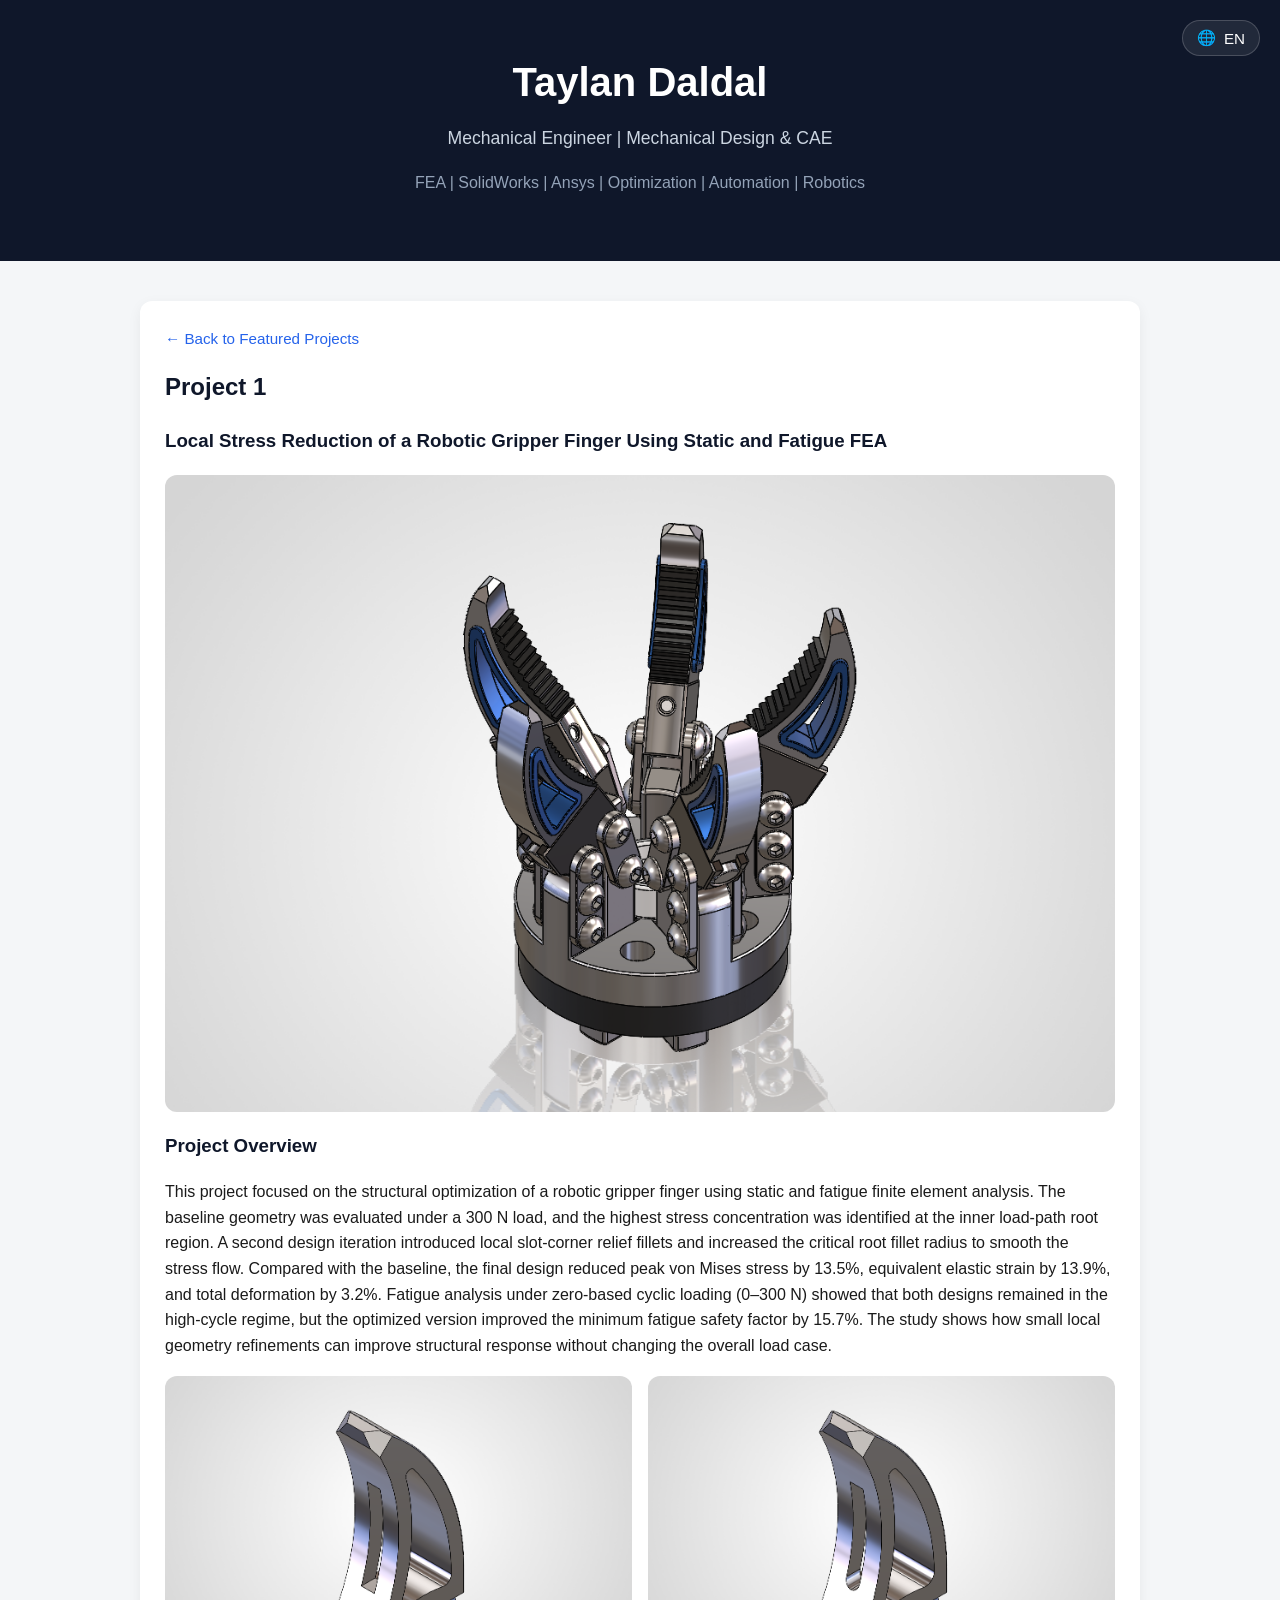
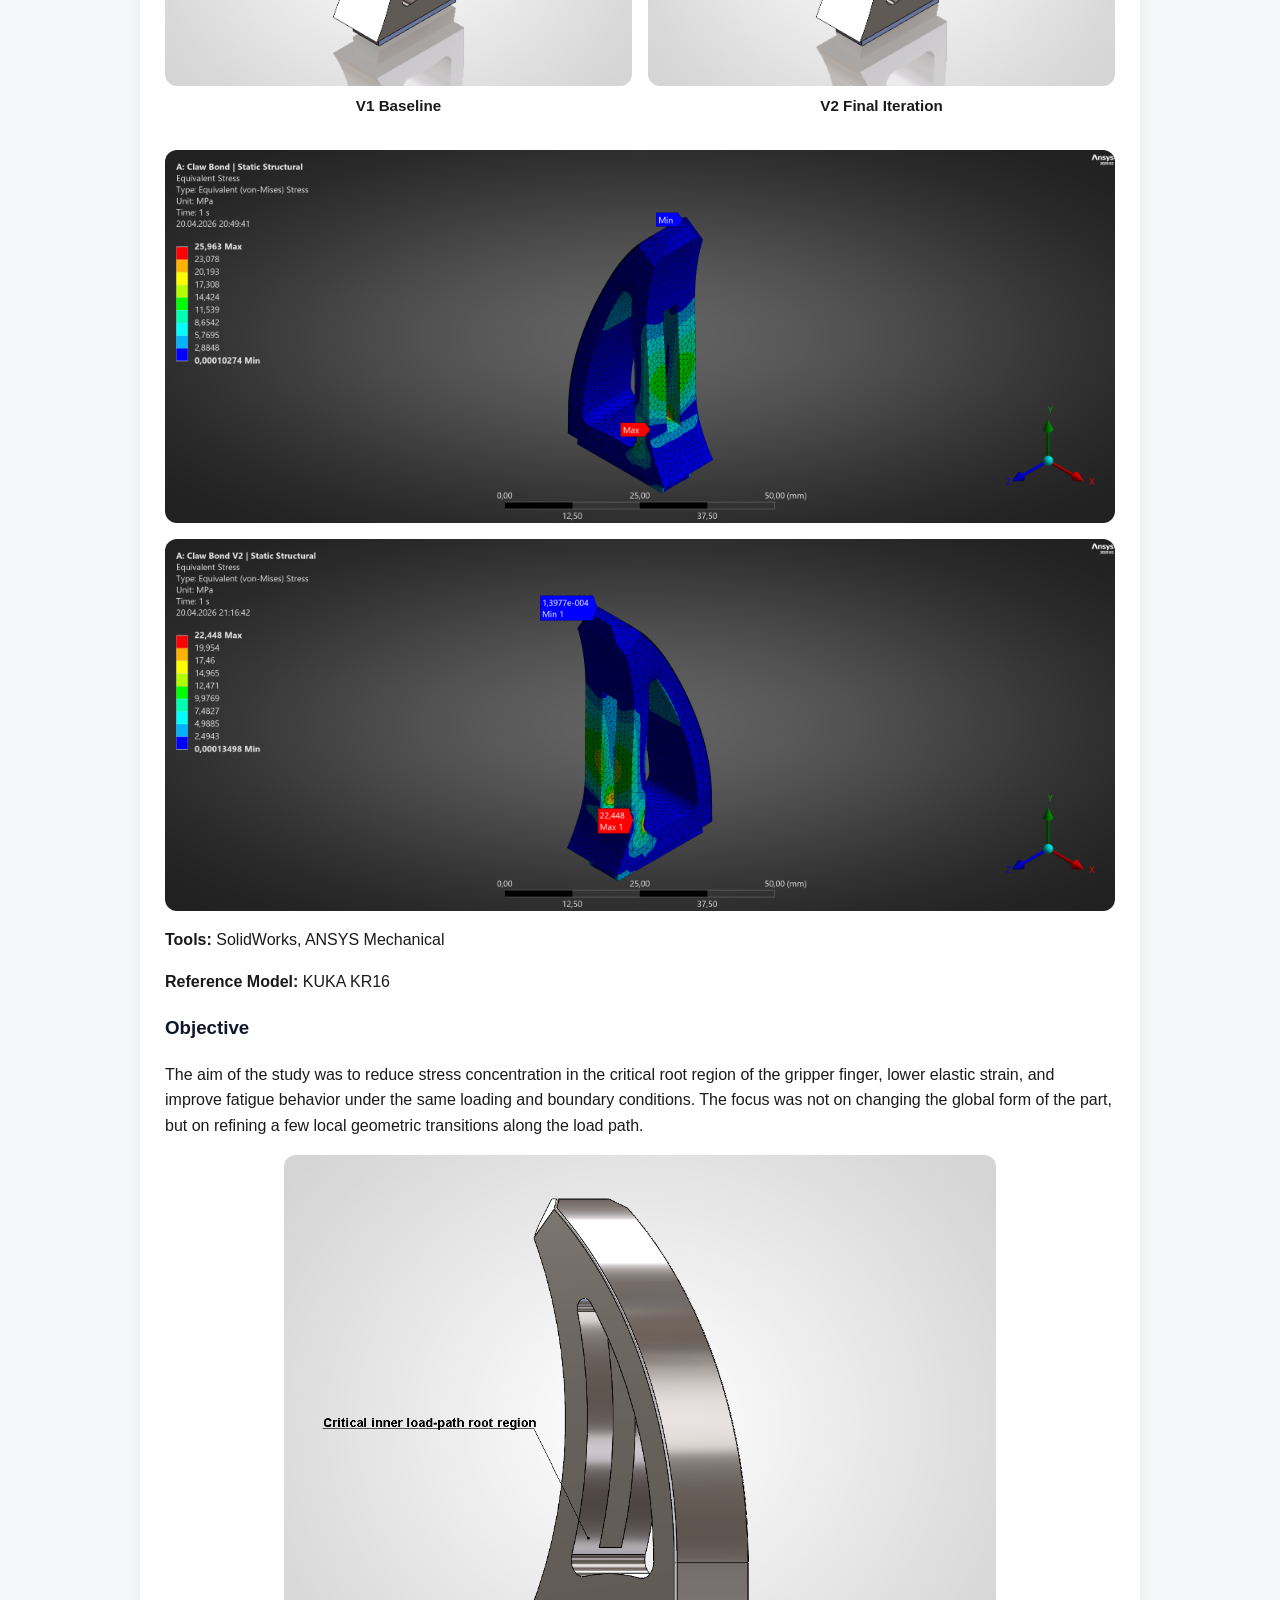
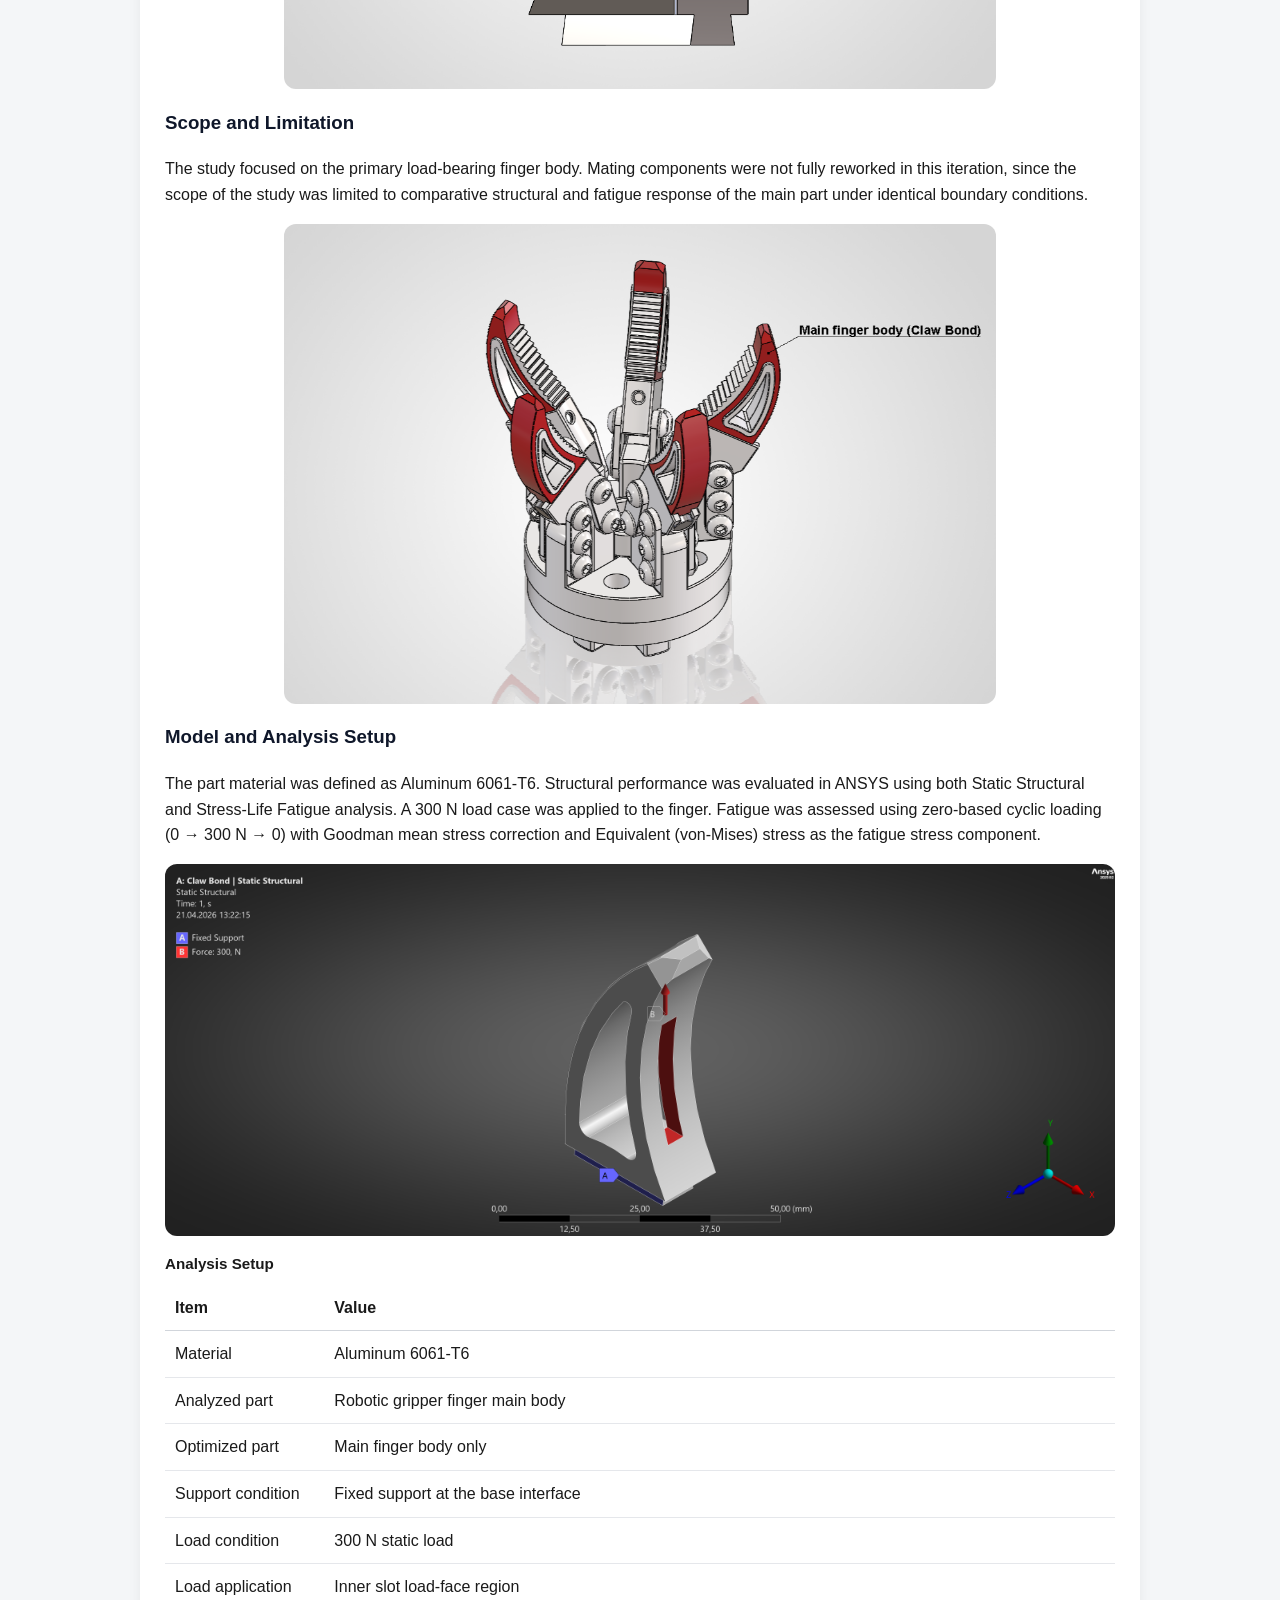
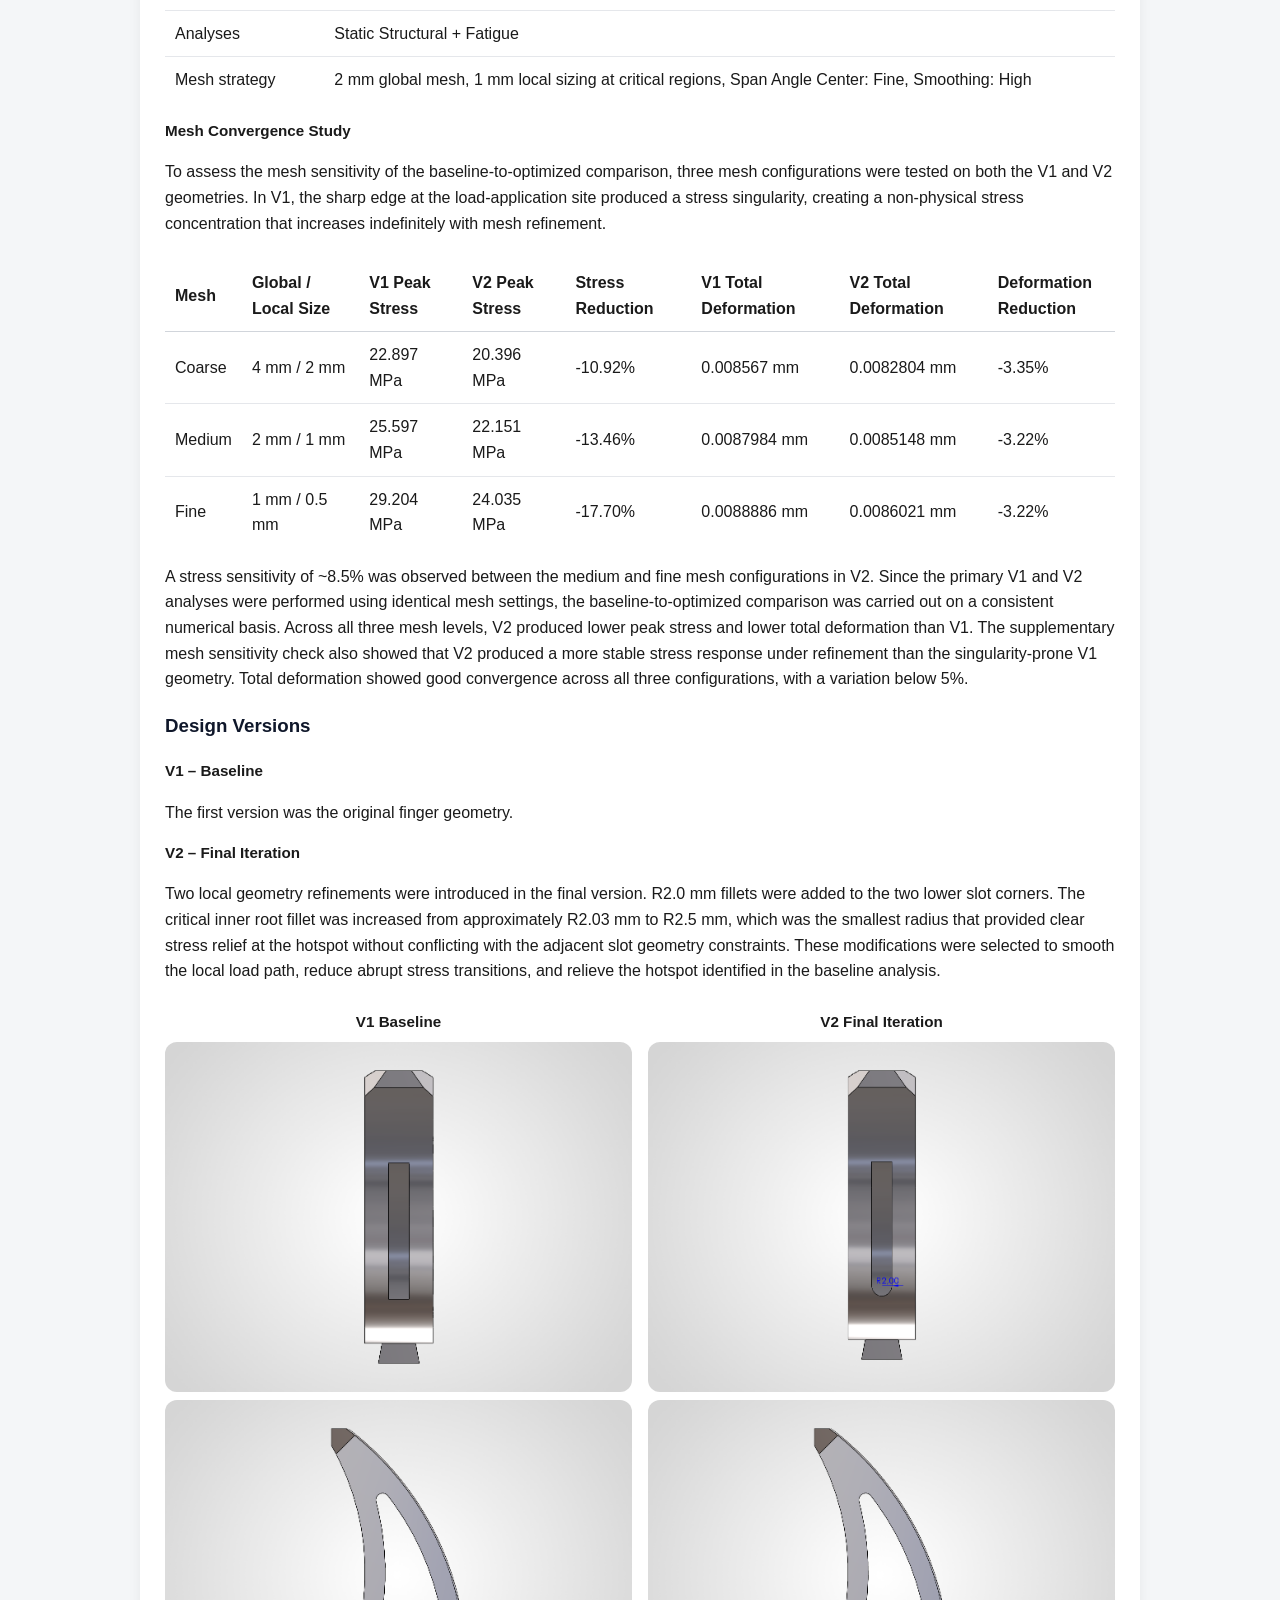
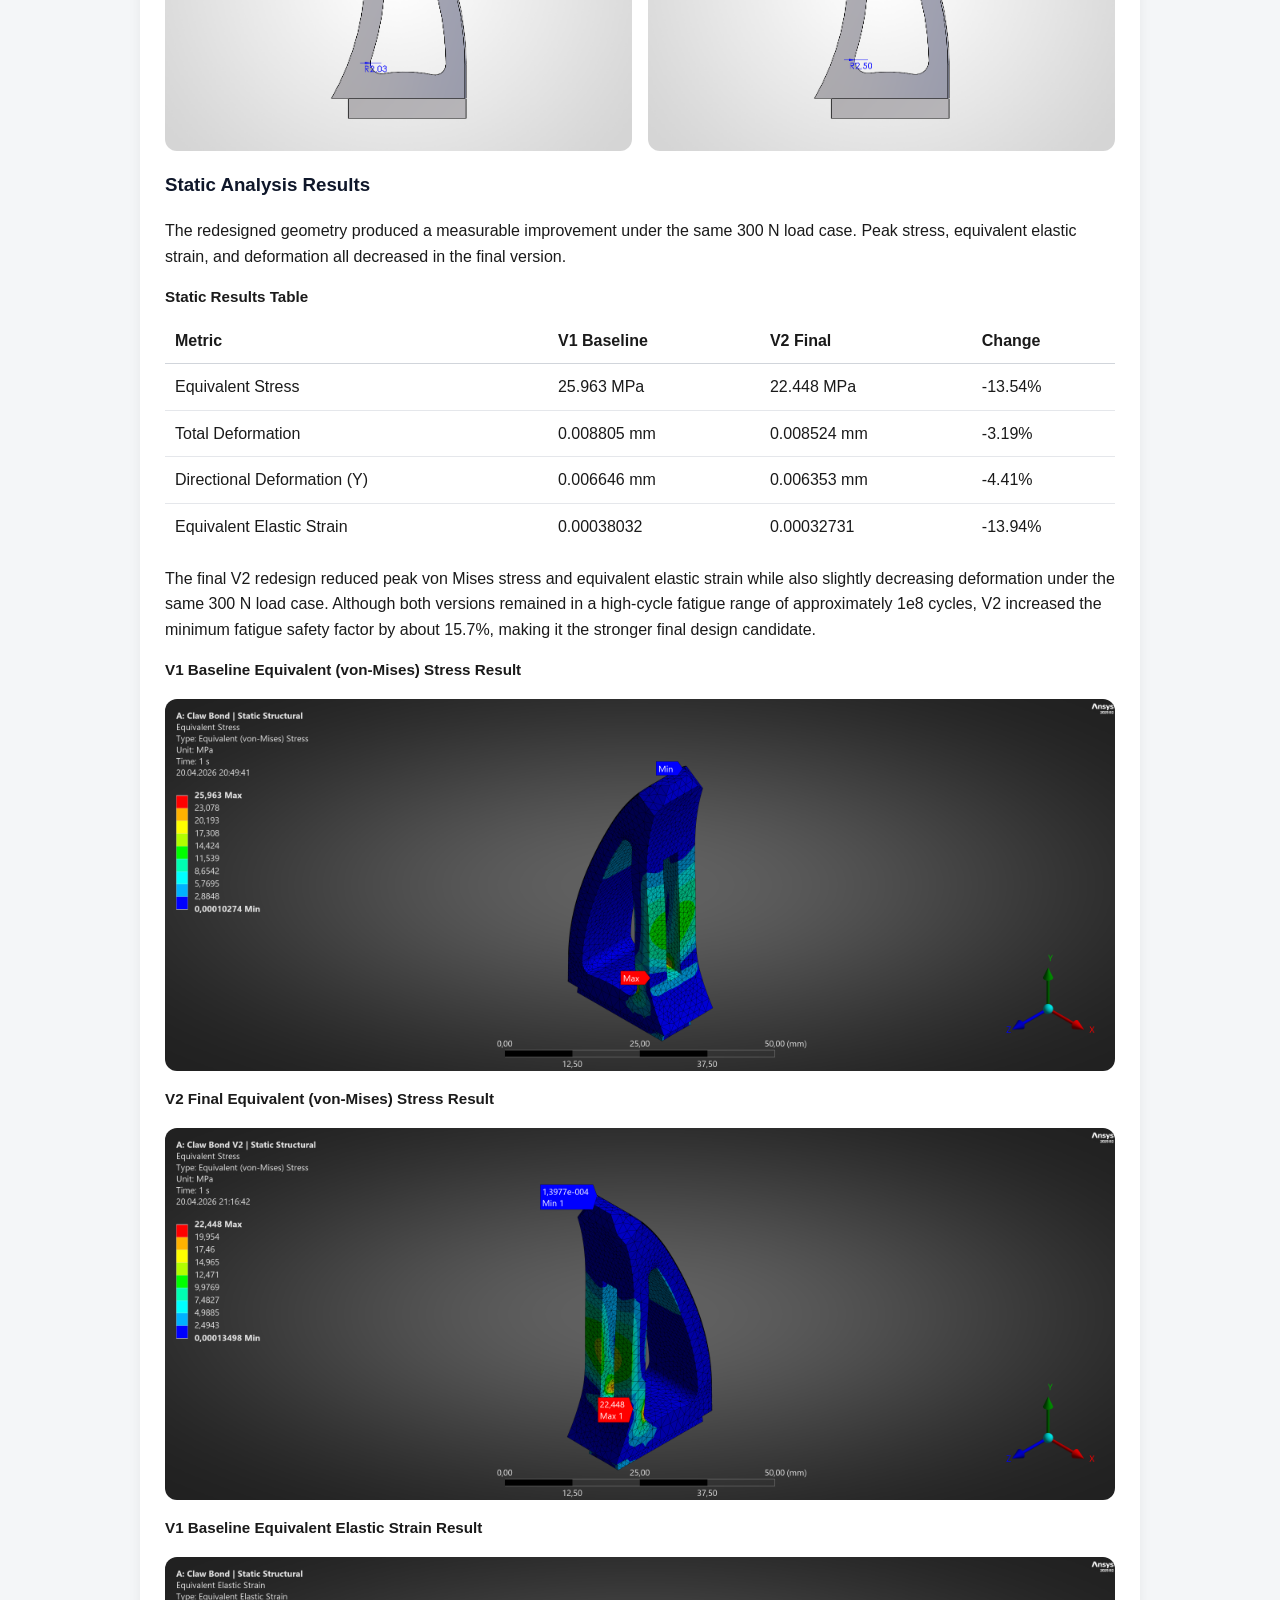
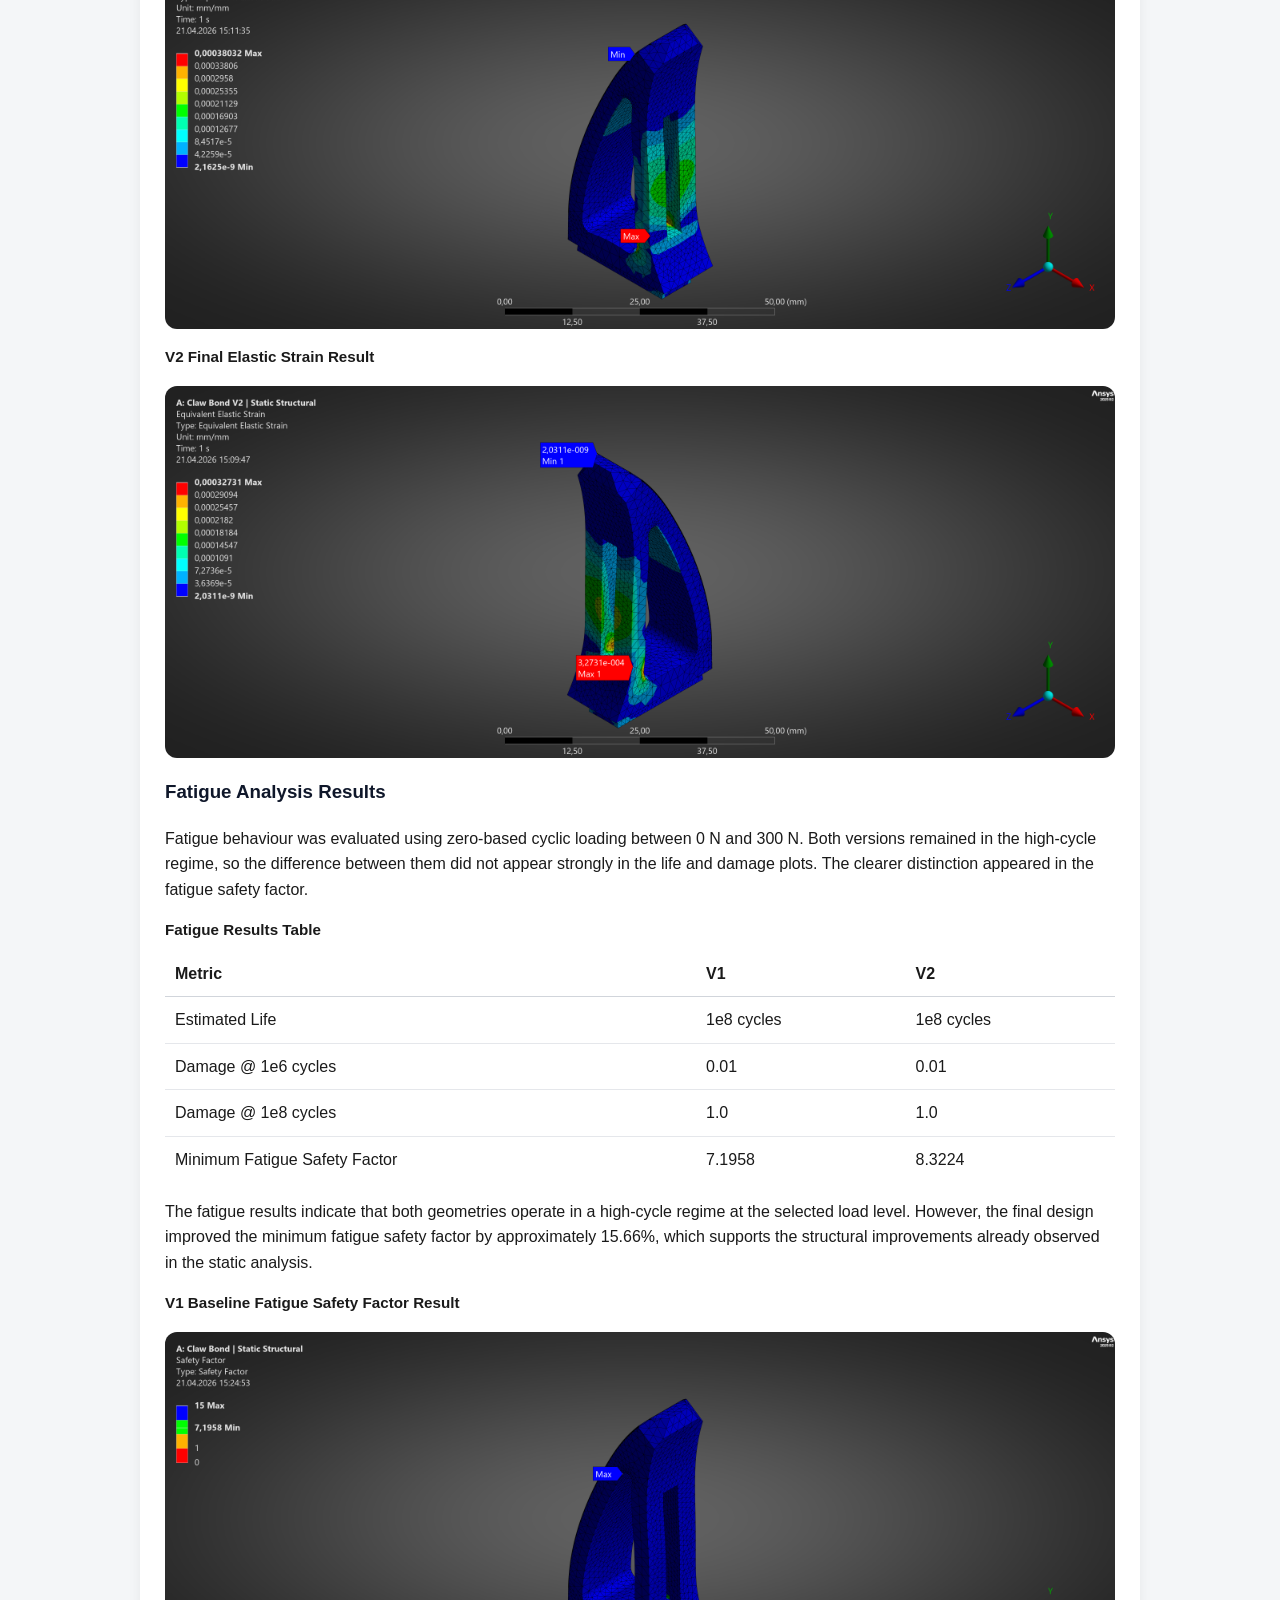
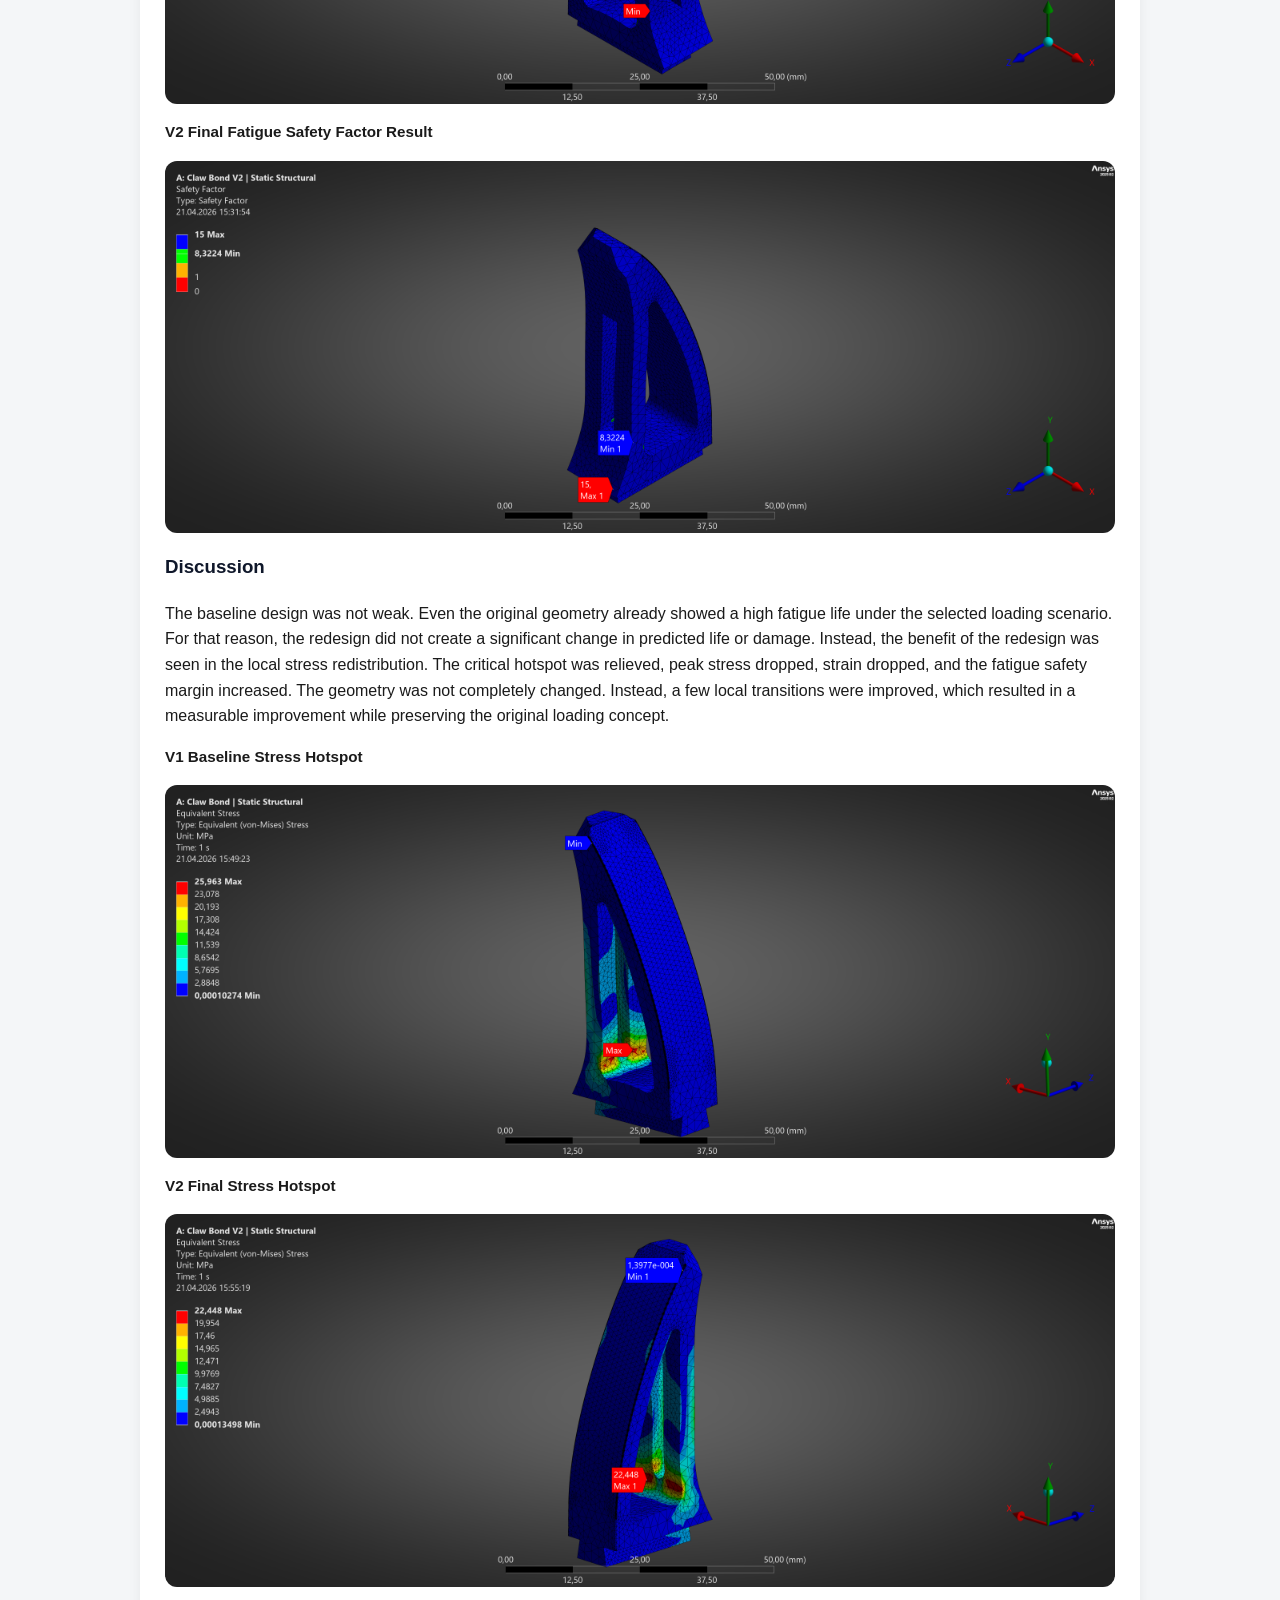
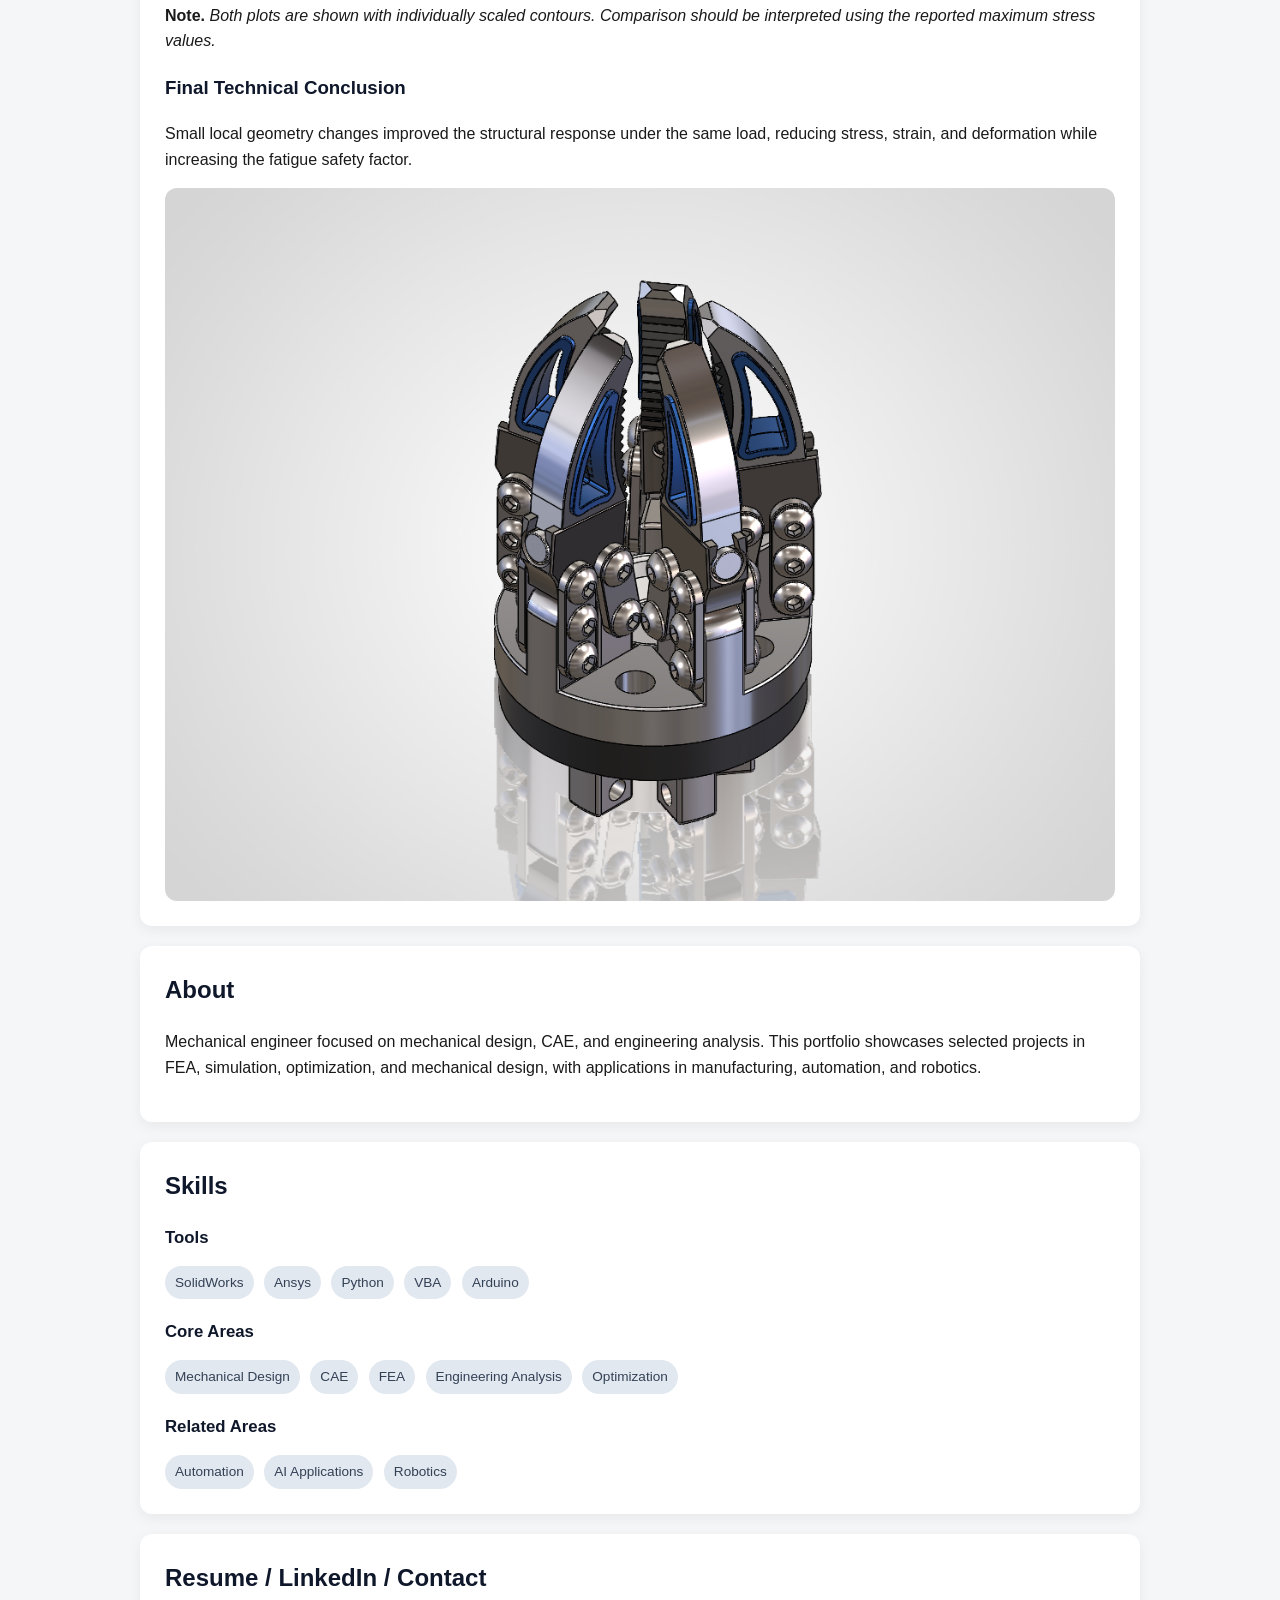
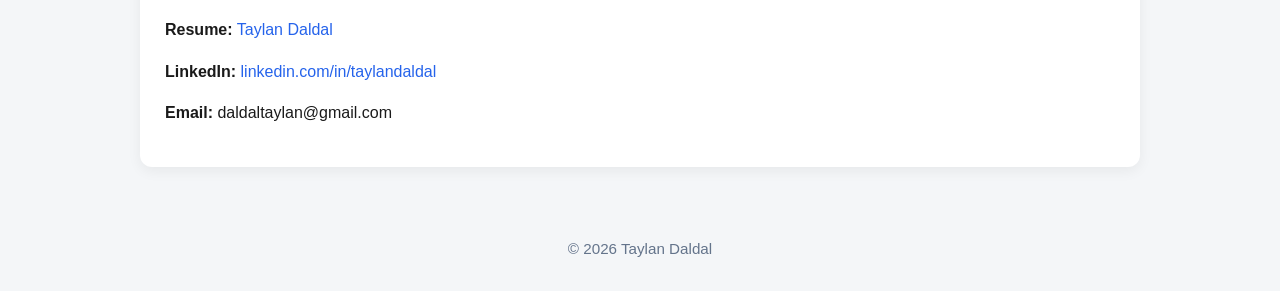
==== commit 4a40df15: "Update project1.html" ====
--- a/project1.html
+++ b/project1.html
@@ -6,6 +6,7 @@
   <title>Project 1 | Taylan Daldal</title>
   <link rel="stylesheet" href="style.css" />
 </head>
+
 <body data-page="project1">
   <header>
     <div class="lang-switch">
@@ -24,7 +25,6 @@
   </header>
 
   <div class="container">
-
     <div class="section">
       <a href="index.html" class="back-link" data-i18n="backLink">← Back to Featured Projects</a>
 
@@ -45,7 +45,6 @@
           <img src="project1/v1main.PNG" alt="Version 1 main design view" style="width:100%; height:auto; display:block; border-radius:12px;">
           <p style="text-align:center; margin-top:8px; font-size:0.95rem;"><strong data-i18n="v1Baseline">V1 Baseline</strong></p>
         </div>
-
         <div>
           <img src="project1/v2main.PNG" alt="Version 2 main design view" style="width:100%; height:auto; display:block; border-radius:12px;">
           <p style="text-align:center; margin-top:8px; font-size:0.95rem;"><strong data-i18n="v2FinalIteration">V2 Final Iteration</strong></p>
@@ -135,58 +134,60 @@
         To assess the mesh sensitivity of the baseline-to-optimized comparison, three mesh configurations were tested on both the V1 and V2 geometries. In V1, the sharp edge at the load-application site produced a stress singularity, creating a non-physical stress concentration that increases indefinitely with mesh refinement.
       </p>
 
-      <table style="width:100%; border-collapse:collapse; margin-top:8px;">
-        <thead>
-          <tr>
-            <th style="text-align:left; padding:10px; border-bottom:1px solid #d1d5db;" data-i18n="meshTableColMesh">Mesh</th>
-            <th style="text-align:left; padding:10px; border-bottom:1px solid #d1d5db;" data-i18n="meshTableColGlobalLocalSize">Global / Local Size</th>
-            <th style="text-align:left; padding:10px; border-bottom:1px solid #d1d5db;" data-i18n="meshTableColV1PeakStress">V1 Peak Stress</th>
-            <th style="text-align:left; padding:10px; border-bottom:1px solid #d1d5db;" data-i18n="meshTableColV2PeakStress">V2 Peak Stress</th>
-            <th style="text-align:left; padding:10px; border-bottom:1px solid #d1d5db;" data-i18n="meshTableColStressReduction">Stress Reduction</th>
-            <th style="text-align:left; padding:10px; border-bottom:1px solid #d1d5db;" data-i18n="meshTableColV1TotalDef">V1 Total Deformation</th>
-            <th style="text-align:left; padding:10px; border-bottom:1px solid #d1d5db;" data-i18n="meshTableColV2TotalDef">V2 Total Deformation</th>
-            <th style="text-align:left; padding:10px; border-bottom:1px solid #d1d5db;" data-i18n="meshTableColDefReduction">Deformation Reduction</th>
-          </tr>
-        </thead>
-        <tbody>
-          <tr>
-            <td style="padding:10px; border-bottom:1px solid #e5e7eb;" data-i18n="meshRowCoarse">Coarse</td>
-            <td style="padding:10px; border-bottom:1px solid #e5e7eb;">4 mm / 2 mm</td>
-            <td style="padding:10px; border-bottom:1px solid #e5e7eb;">22.897 MPa</td>
-            <td style="padding:10px; border-bottom:1px solid #e5e7eb;">20.396 MPa</td>
-            <td style="padding:10px; border-bottom:1px solid #e5e7eb;">-10.92%</td>
-            <td style="padding:10px; border-bottom:1px solid #e5e7eb;">0.008567 mm</td>
-            <td style="padding:10px; border-bottom:1px solid #e5e7eb;">0.0082804 mm</td>
-            <td style="padding:10px; border-bottom:1px solid #e5e7eb;">-3.35%</td>
-          </tr>
-          <tr>
-            <td style="padding:10px; border-bottom:1px solid #e5e7eb;" data-i18n="meshRowMedium">Medium</td>
-            <td style="padding:10px; border-bottom:1px solid #e5e7eb;">2 mm / 1 mm</td>
-            <td style="padding:10px; border-bottom:1px solid #e5e7eb;">25.597 MPa</td>
-            <td style="padding:10px; border-bottom:1px solid #e5e7eb;">22.151 MPa</td>
-            <td style="padding:10px; border-bottom:1px solid #e5e7eb;">-13.46%</td>
-            <td style="padding:10px; border-bottom:1px solid #e5e7eb;">0.0087984 mm</td>
-            <td style="padding:10px; border-bottom:1px solid #e5e7eb;">0.0085148 mm</td>
-            <td style="padding:10px; border-bottom:1px solid #e5e7eb;">-3.22%</td>
-          </tr>
-          <tr>
-            <td style="padding:10px;" data-i18n="meshRowFine">Fine</td>
-            <td style="padding:10px;">1 mm / 0.5 mm</td>
-            <td style="padding:10px;">29.204 MPa</td>
-            <td style="padding:10px;">24.035 MPa</td>
-            <td style="padding:10px;">-17.70%</td>
-            <td style="padding:10px;">0.0088886 mm</td>
-            <td style="padding:10px;">0.0086021 mm</td>
-            <td style="padding:10px;">-3.22%</td>
-          </tr>
-        </tbody>
-      </table>
+      <div class="table-scroll wide">
+        <table style="width:100%; border-collapse:collapse; margin-top:8px;">
+          <thead>
+            <tr>
+              <th style="text-align:left; padding:10px; border-bottom:1px solid #d1d5db;" data-i18n="meshTableColMesh">Mesh</th>
+              <th style="text-align:left; padding:10px; border-bottom:1px solid #d1d5db;" data-i18n="meshTableColGlobalLocalSize">Global / Local Size</th>
+              <th style="text-align:left; padding:10px; border-bottom:1px solid #d1d5db;" data-i18n="meshTableColV1PeakStress">V1 Peak Stress</th>
+              <th style="text-align:left; padding:10px; border-bottom:1px solid #d1d5db;" data-i18n="meshTableColV2PeakStress">V2 Peak Stress</th>
+              <th style="text-align:left; padding:10px; border-bottom:1px solid #d1d5db;" data-i18n="meshTableColStressReduction">Stress Reduction</th>
+              <th style="text-align:left; padding:10px; border-bottom:1px solid #d1d5db;" data-i18n="meshTableColV1TotalDef">V1 Total Deformation</th>
+              <th style="text-align:left; padding:10px; border-bottom:1px solid #d1d5db;" data-i18n="meshTableColV2TotalDef">V2 Total Deformation</th>
+              <th style="text-align:left; padding:10px; border-bottom:1px solid #d1d5db;" data-i18n="meshTableColDefReduction">Deformation Reduction</th>
+            </tr>
+          </thead>
+          <tbody>
+            <tr>
+              <td style="padding:10px; border-bottom:1px solid #e5e7eb;" data-i18n="meshRowCoarse">Coarse</td>
+              <td style="padding:10px; border-bottom:1px solid #e5e7eb;">4 mm / 2 mm</td>
+              <td style="padding:10px; border-bottom:1px solid #e5e7eb;">22.897 MPa</td>
+              <td style="padding:10px; border-bottom:1px solid #e5e7eb;">20.396 MPa</td>
+              <td style="padding:10px; border-bottom:1px solid #e5e7eb;">-10.92%</td>
+              <td style="padding:10px; border-bottom:1px solid #e5e7eb;">0.008567 mm</td>
+              <td style="padding:10px; border-bottom:1px solid #e5e7eb;">0.0082804 mm</td>
+              <td style="padding:10px; border-bottom:1px solid #e5e7eb;">-3.35%</td>
+            </tr>
+            <tr>
+              <td style="padding:10px; border-bottom:1px solid #e5e7eb;" data-i18n="meshRowMedium">Medium</td>
+              <td style="padding:10px; border-bottom:1px solid #e5e7eb;">2 mm / 1 mm</td>
+              <td style="padding:10px; border-bottom:1px solid #e5e7eb;">25.597 MPa</td>
+              <td style="padding:10px; border-bottom:1px solid #e5e7eb;">22.151 MPa</td>
+              <td style="padding:10px; border-bottom:1px solid #e5e7eb;">-13.46%</td>
+              <td style="padding:10px; border-bottom:1px solid #e5e7eb;">0.0087984 mm</td>
+              <td style="padding:10px; border-bottom:1px solid #e5e7eb;">0.0085148 mm</td>
+              <td style="padding:10px; border-bottom:1px solid #e5e7eb;">-3.22%</td>
+            </tr>
+            <tr>
+              <td style="padding:10px;" data-i18n="meshRowFine">Fine</td>
+              <td style="padding:10px;">1 mm / 0.5 mm</td>
+              <td style="padding:10px;">29.204 MPa</td>
+              <td style="padding:10px;">24.035 MPa</td>
+              <td style="padding:10px;">-17.70%</td>
+              <td style="padding:10px;">0.0088886 mm</td>
+              <td style="padding:10px;">0.0086021 mm</td>
+              <td style="padding:10px;">-3.22%</td>
+            </tr>
+          </tbody>
+        </table>
+      </div>
 
       <p data-i18n="meshStudyConclusionText">
         A stress sensitivity of ~8.5% was observed between the medium and fine mesh configurations in V2. Since the primary V1 and V2 analyses were performed using identical mesh settings, the baseline-to-optimized comparison was carried out on a consistent numerical basis. Across all three mesh levels, V2 produced lower peak stress and lower total deformation than V1. The supplementary mesh sensitivity check also showed that V2 produced a more stable stress response under refinement than the singularity-prone V1 geometry. Total deformation showed good convergence across all three configurations, with a variation below 5%.
       </p>
 
-      <h3 data-i18n="designVersionsTitle">Design Versions</h3>
+      <h3 data-i18n="designVersionsTitle">Design Iteration</h3>
 
       <p style="margin-top:16px; margin-bottom:8px; font-size:0.95rem;"><strong data-i18n="v1BaselineTitle">V1 – Baseline</strong></p>
       <p data-i18n="v1BaselineText">
@@ -204,7 +205,6 @@
           <img src="project1/f11.PNG" alt="Version 1 comparison view" style="width:100%; height:auto; display:block; border-radius:12px;">
           <img src="project1/r11.PNG" alt="Version 1 comparison view" style="width:100%; height:auto; display:block; border-radius:12px; margin-top:8px;">
         </div>
-
         <div>
           <p style="text-align:center; margin-top:8px; margin-bottom:8px; font-size:0.95rem;"><strong data-i18n="v2FinalIteration">V2 Final Iteration</strong></p>
           <img src="project1/f22.PNG" alt="Version 2 comparison view" style="width:100%; height:auto; display:block; border-radius:12px;">
@@ -347,8 +347,7 @@
     <div class="section">
       <h2 data-i18n="aboutTitle">About</h2>
       <p data-i18n="aboutText">
-        Mechanical engineer focused on mechanical design, CAE, and engineering analysis.
-        This portfolio showcases selected projects in FEA, simulation, optimization, and mechanical design, with applications in manufacturing, automation, and robotics.
+        Mechanical engineer focused on mechanical design, CAE, and engineering analysis. This portfolio showcases selected projects in FEA, simulation, optimization, and mechanical design, with applications in manufacturing, automation, and robotics.
       </p>
     </div>
 
@@ -387,13 +386,12 @@
       <p><strong data-i18n="linkedinLabel">LinkedIn:</strong> <a href="https://www.linkedin.com/in/taylandaldal/" target="_blank">linkedin.com/in/taylandaldal</a></p>
       <p><strong data-i18n="emailLabel">Email:</strong> daldaltaylan@gmail.com</p>
     </div>
-
   </div>
 
   <footer>
     © 2026 Taylan Daldal
   </footer>
 
-  <script src="script.js?v=9"></script>
+  <script src="script.js?v=11"></script>
 </body>
 </html>
--- a/style.css
+++ b/style.css
@@ -268,6 +268,21 @@
   text-decoration: underline;
 }
 
+.table-scroll {
+  width: 100%;
+  overflow-x: auto;
+  margin-top: 8px;
+  -webkit-overflow-scrolling: touch;
+}
+
+.table-scroll table {
+  min-width: 760px;
+}
+
+.table-scroll.wide table {
+  min-width: 980px;
+}
+
 .tag {
   display: inline-block;
   background: #e2e8f0;
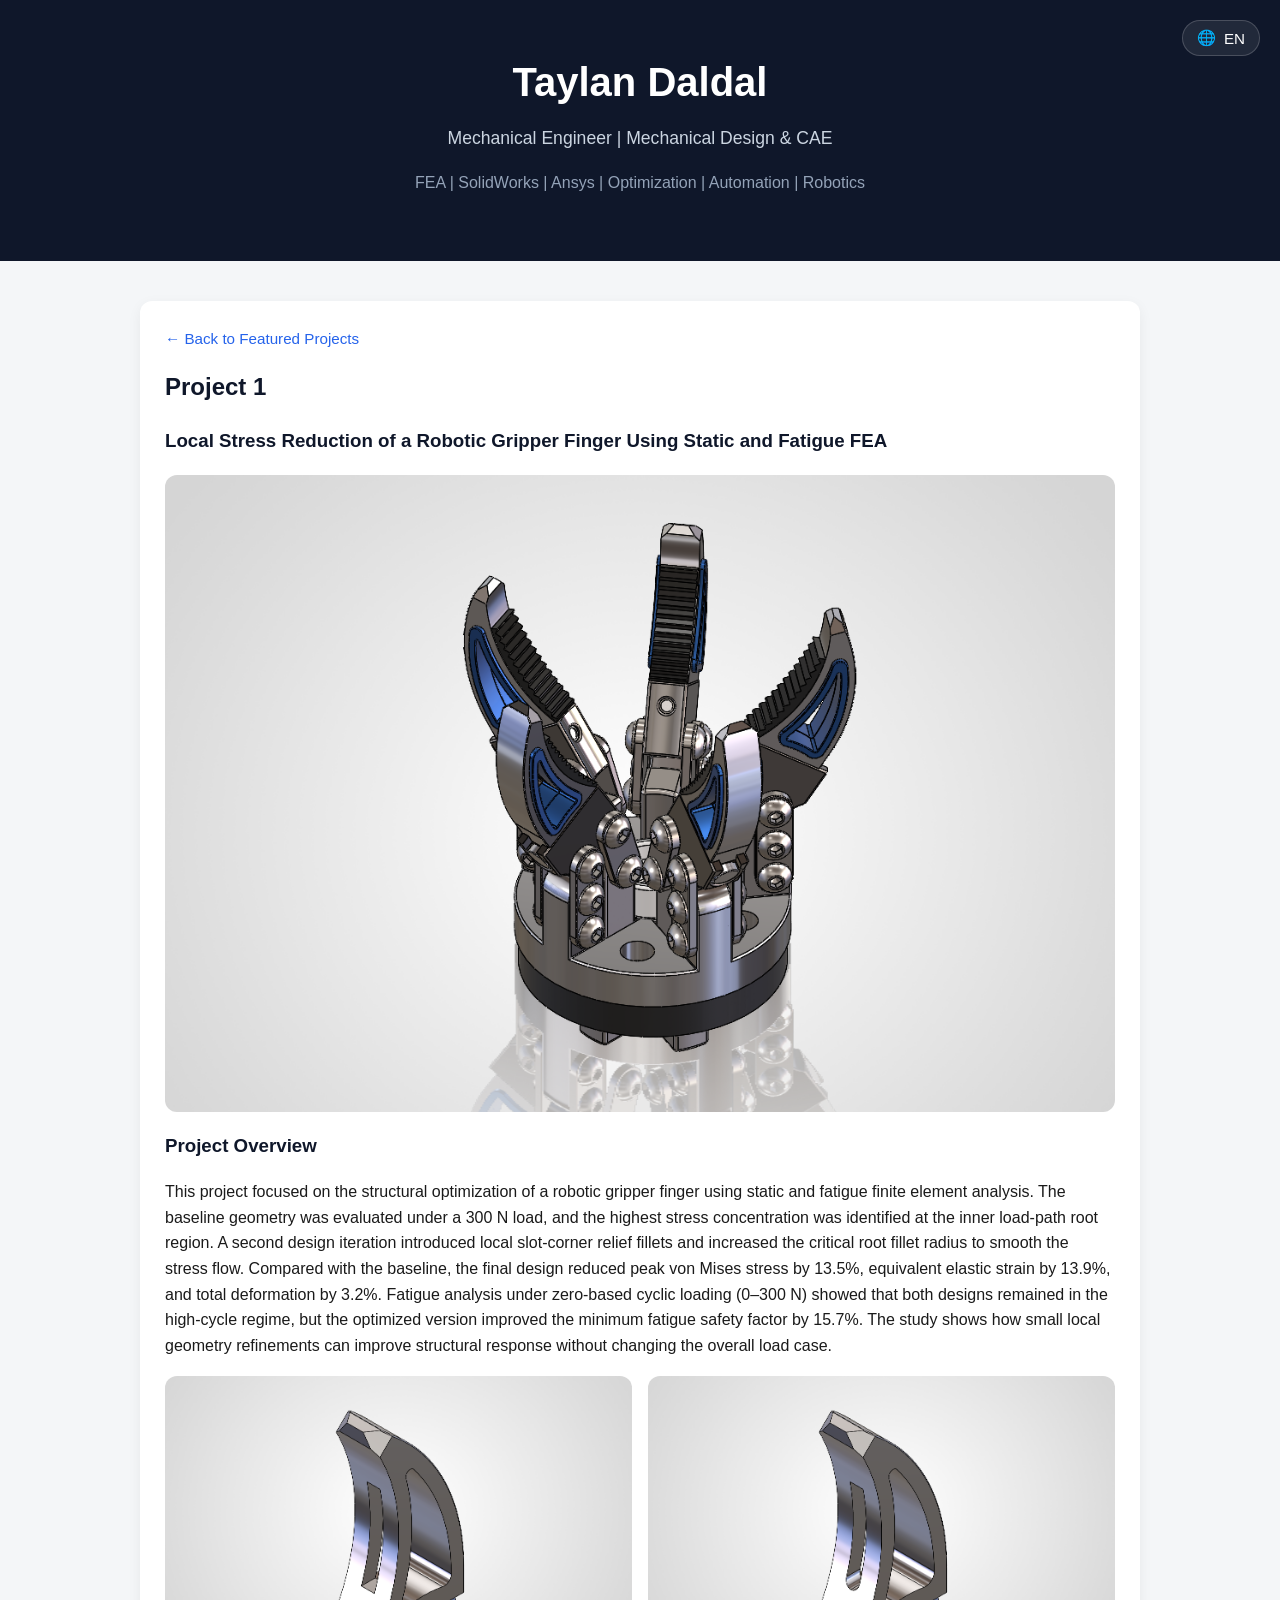
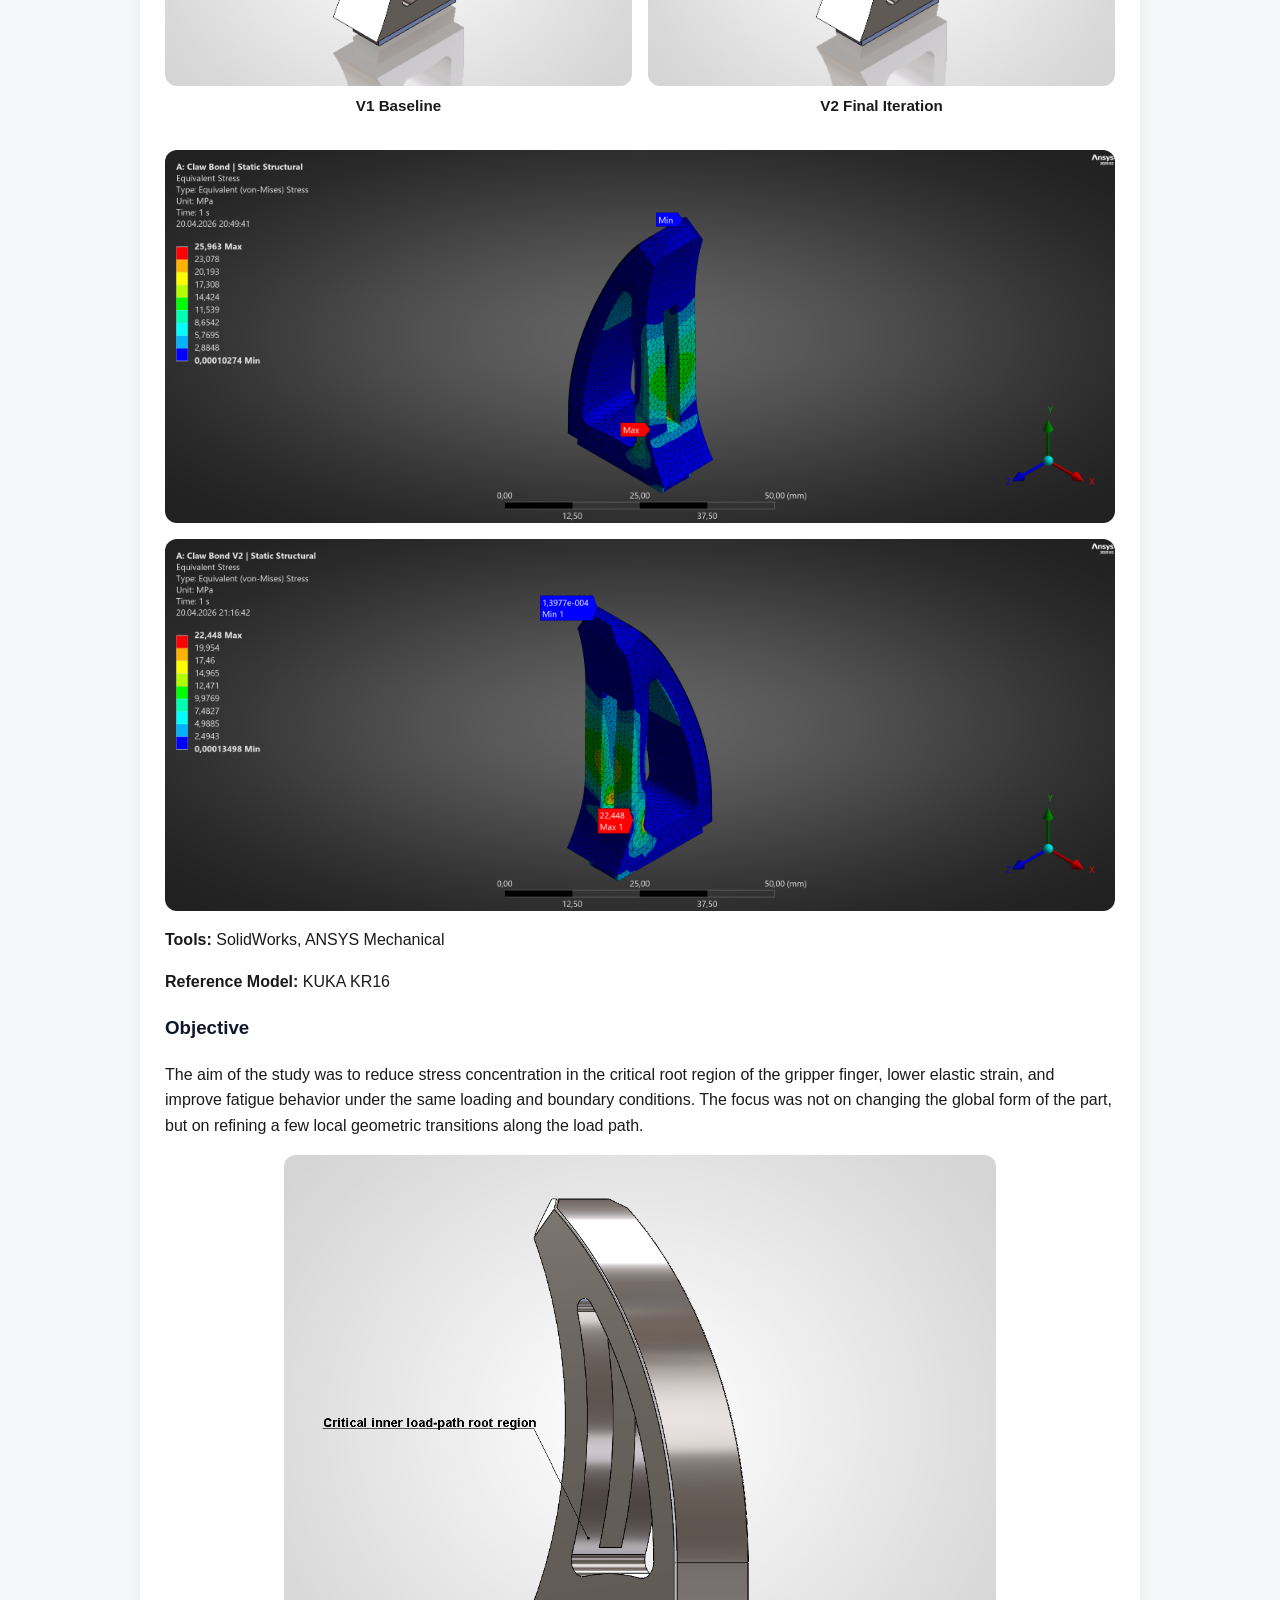
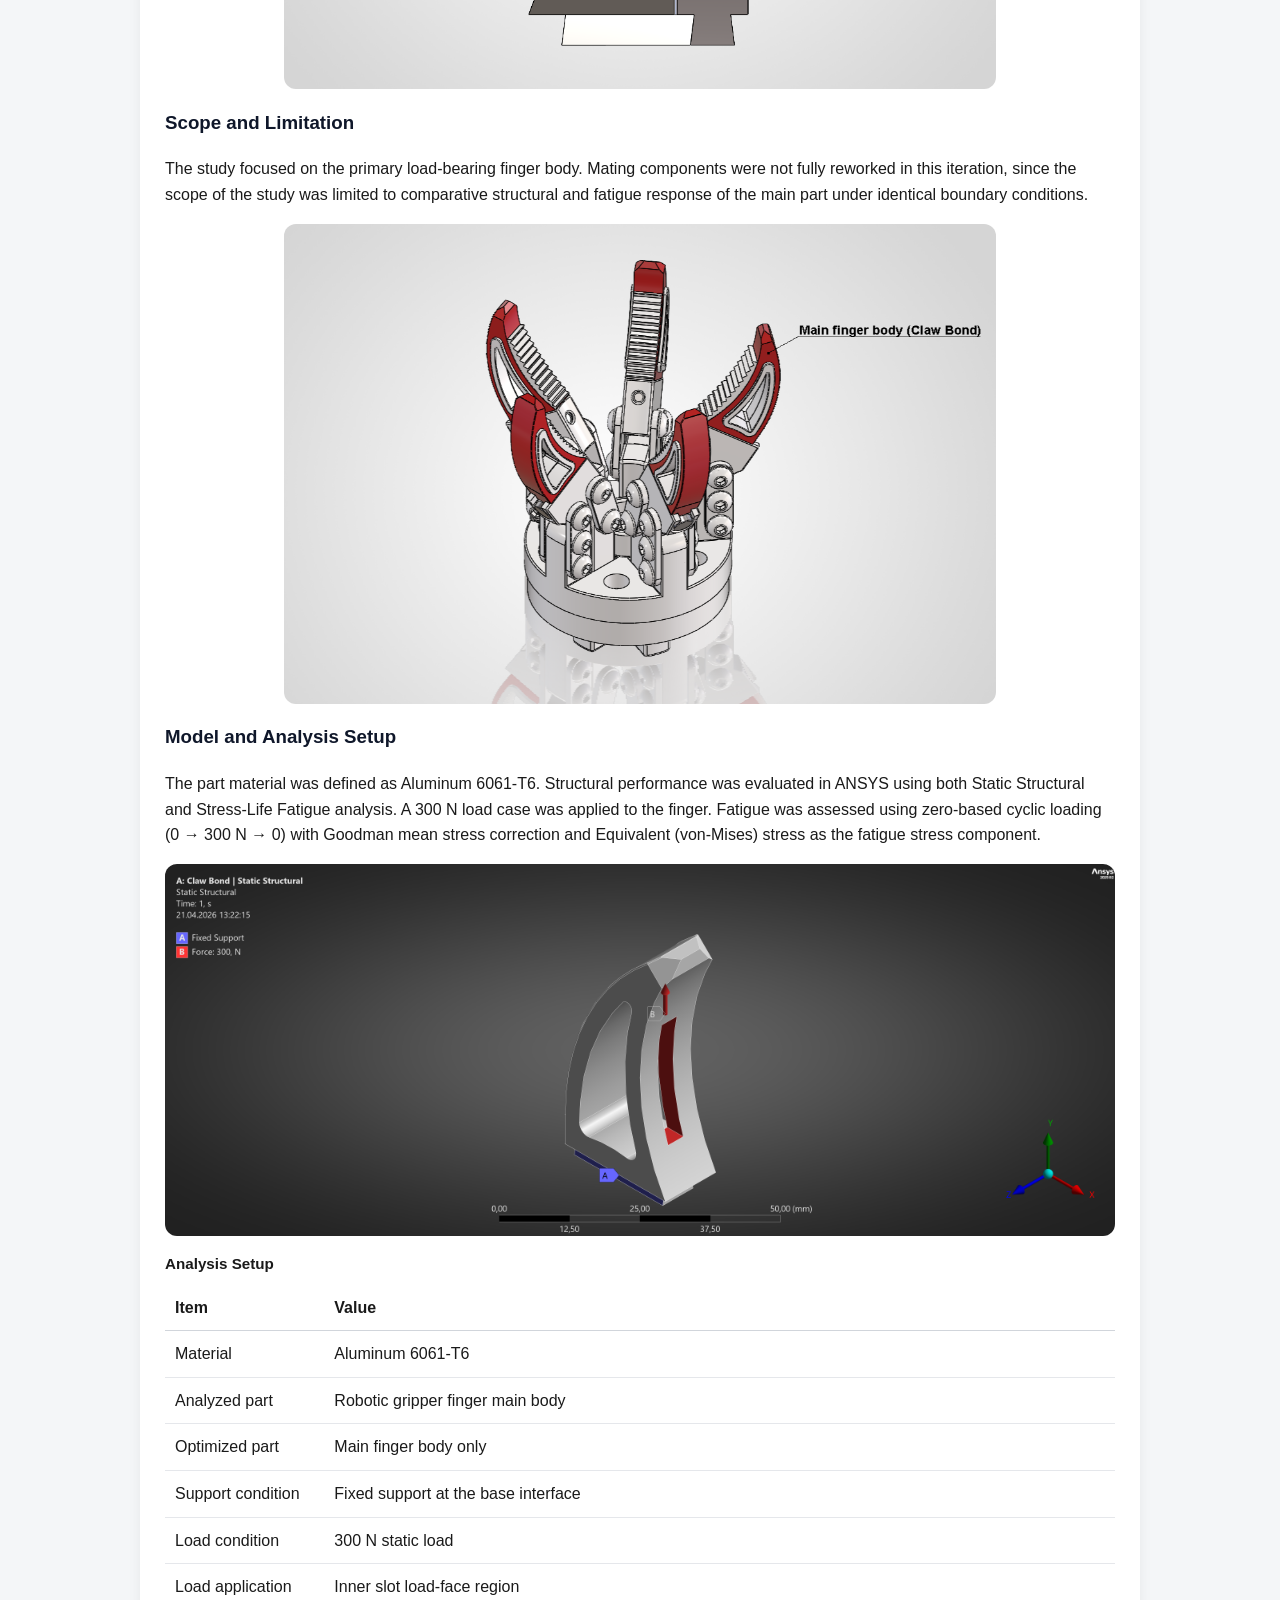
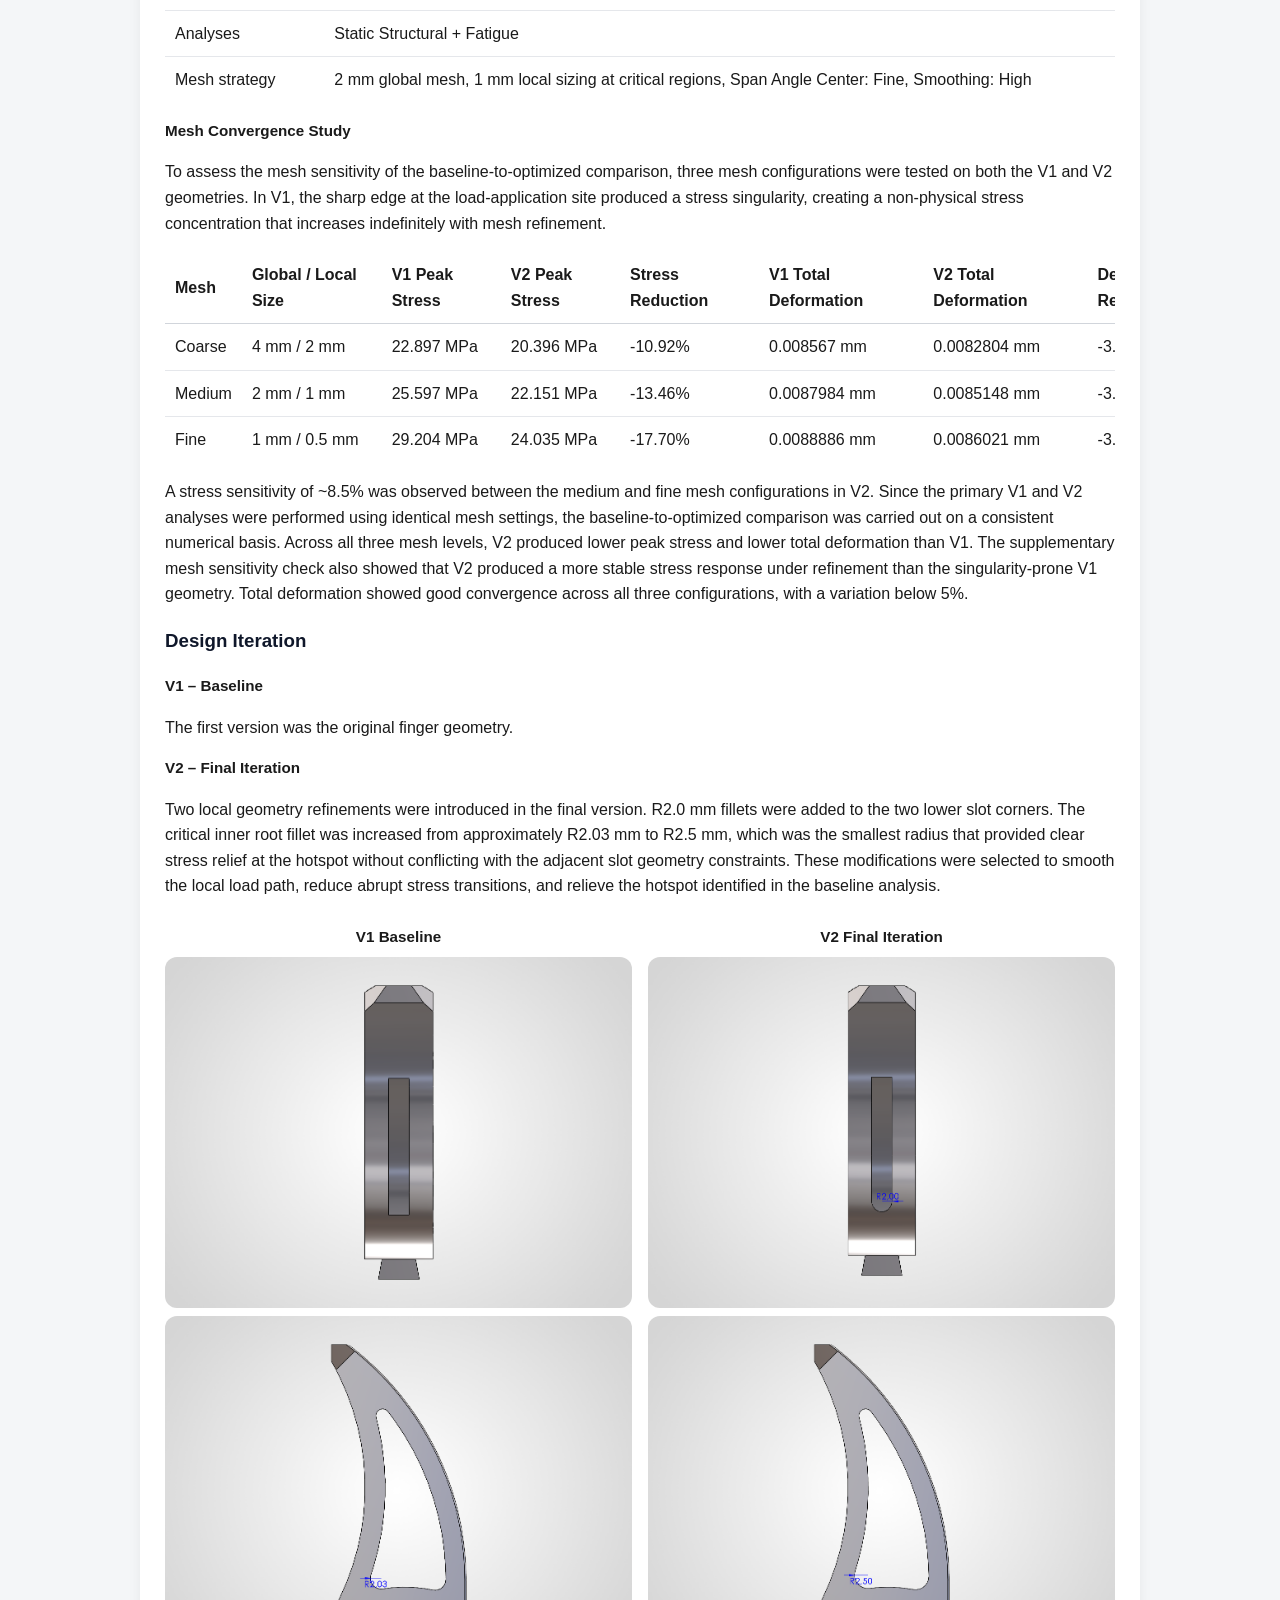
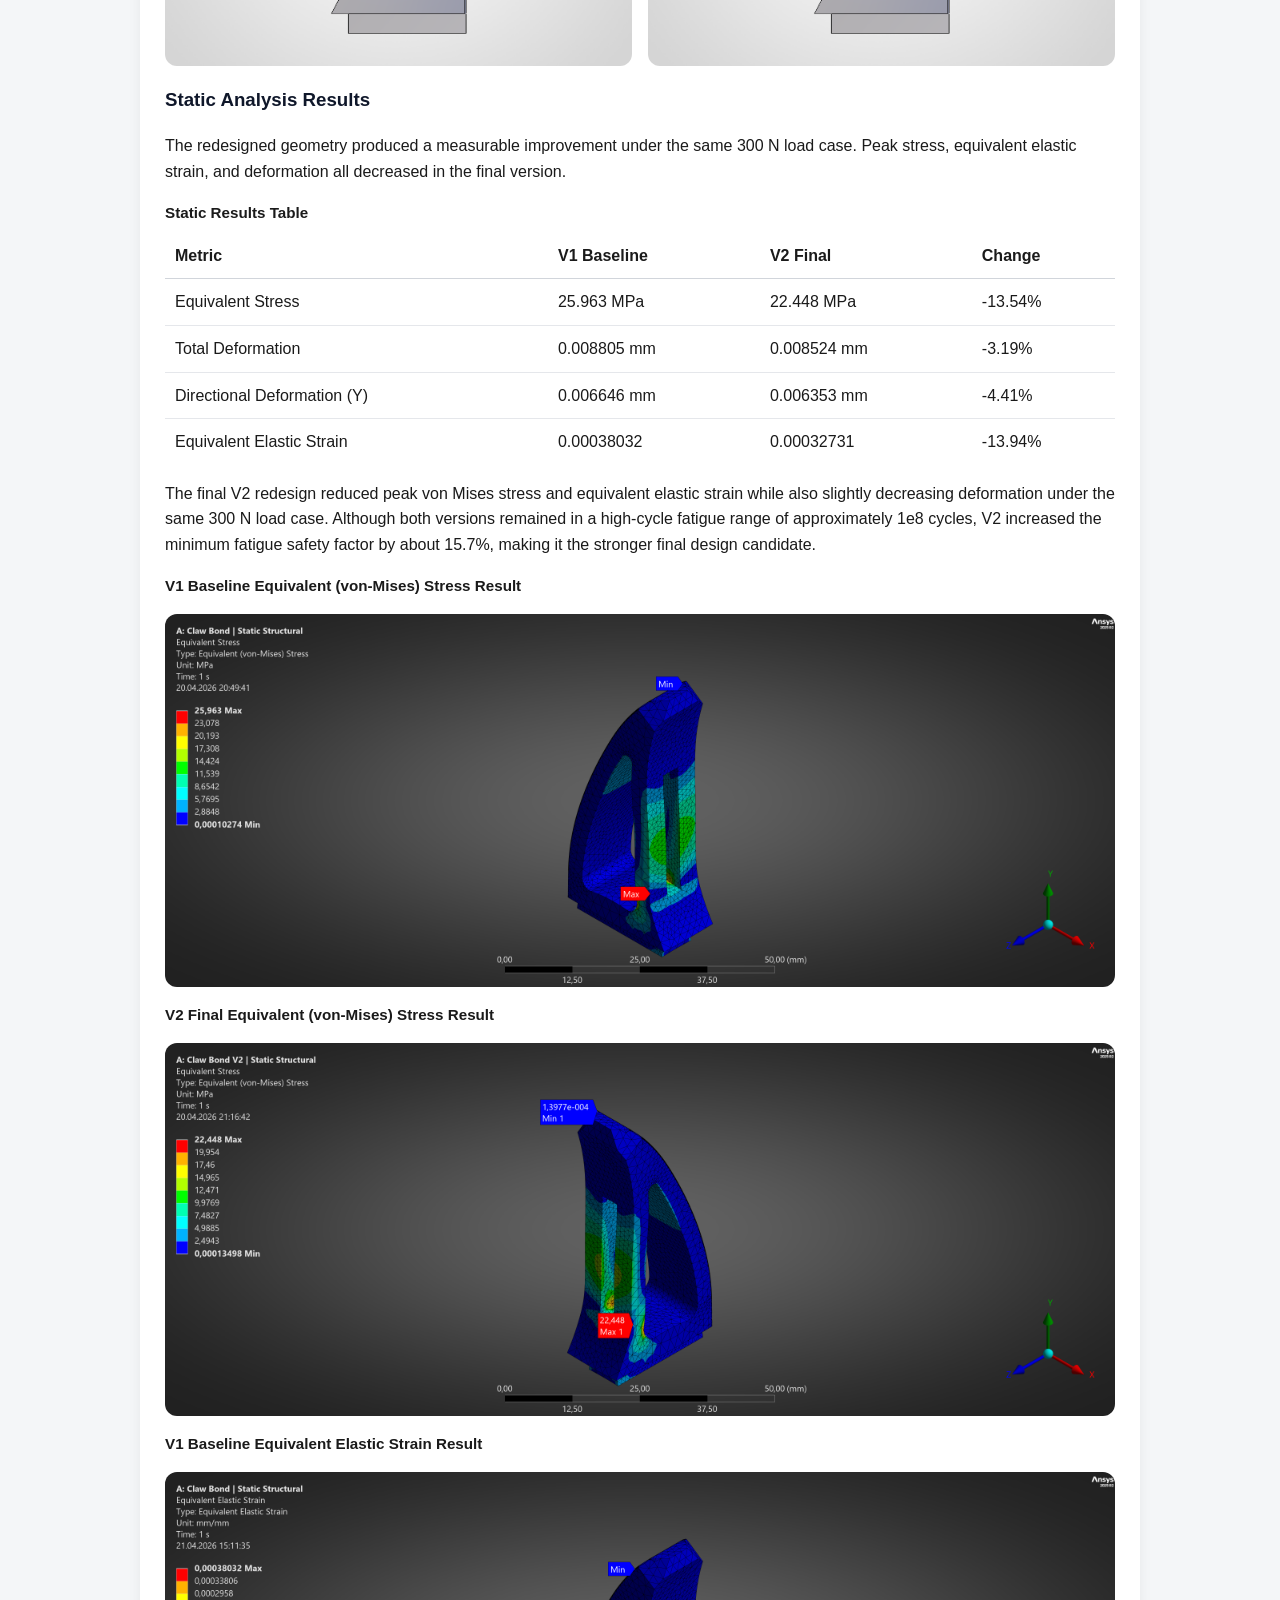
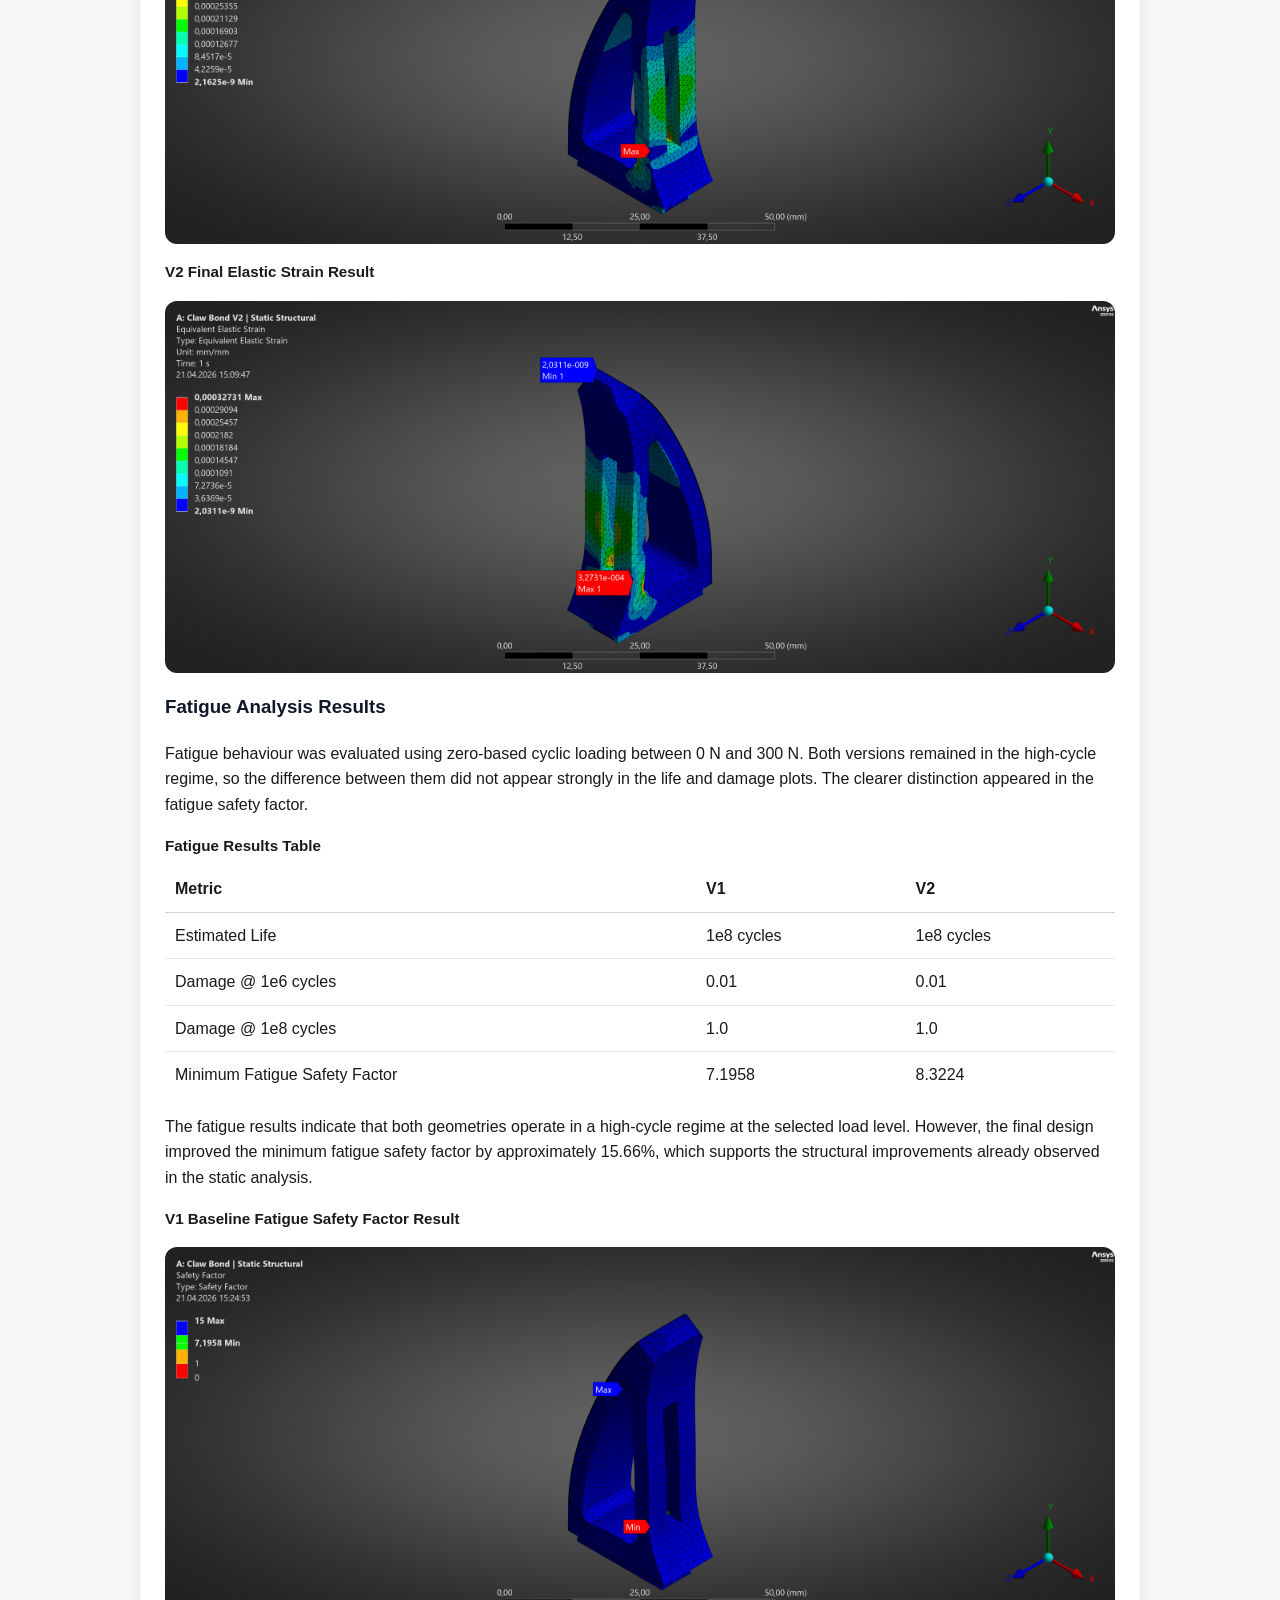
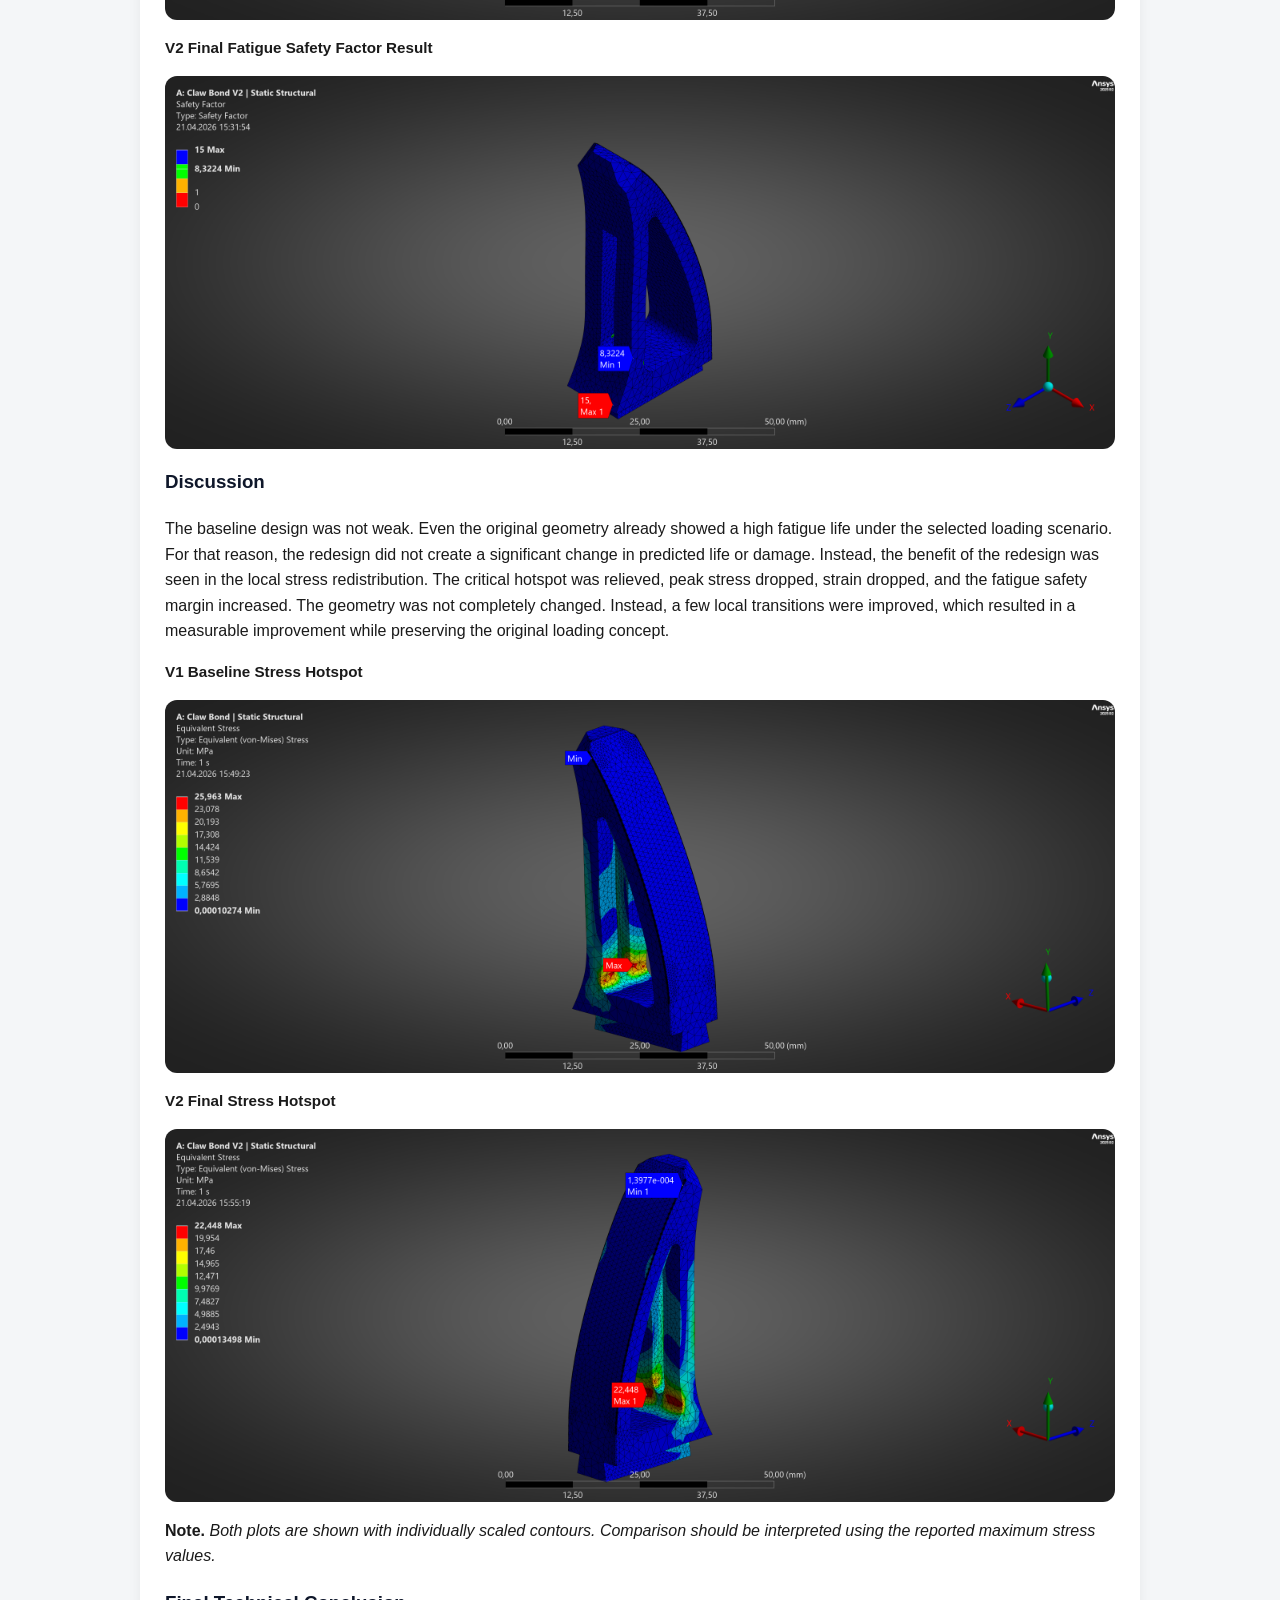
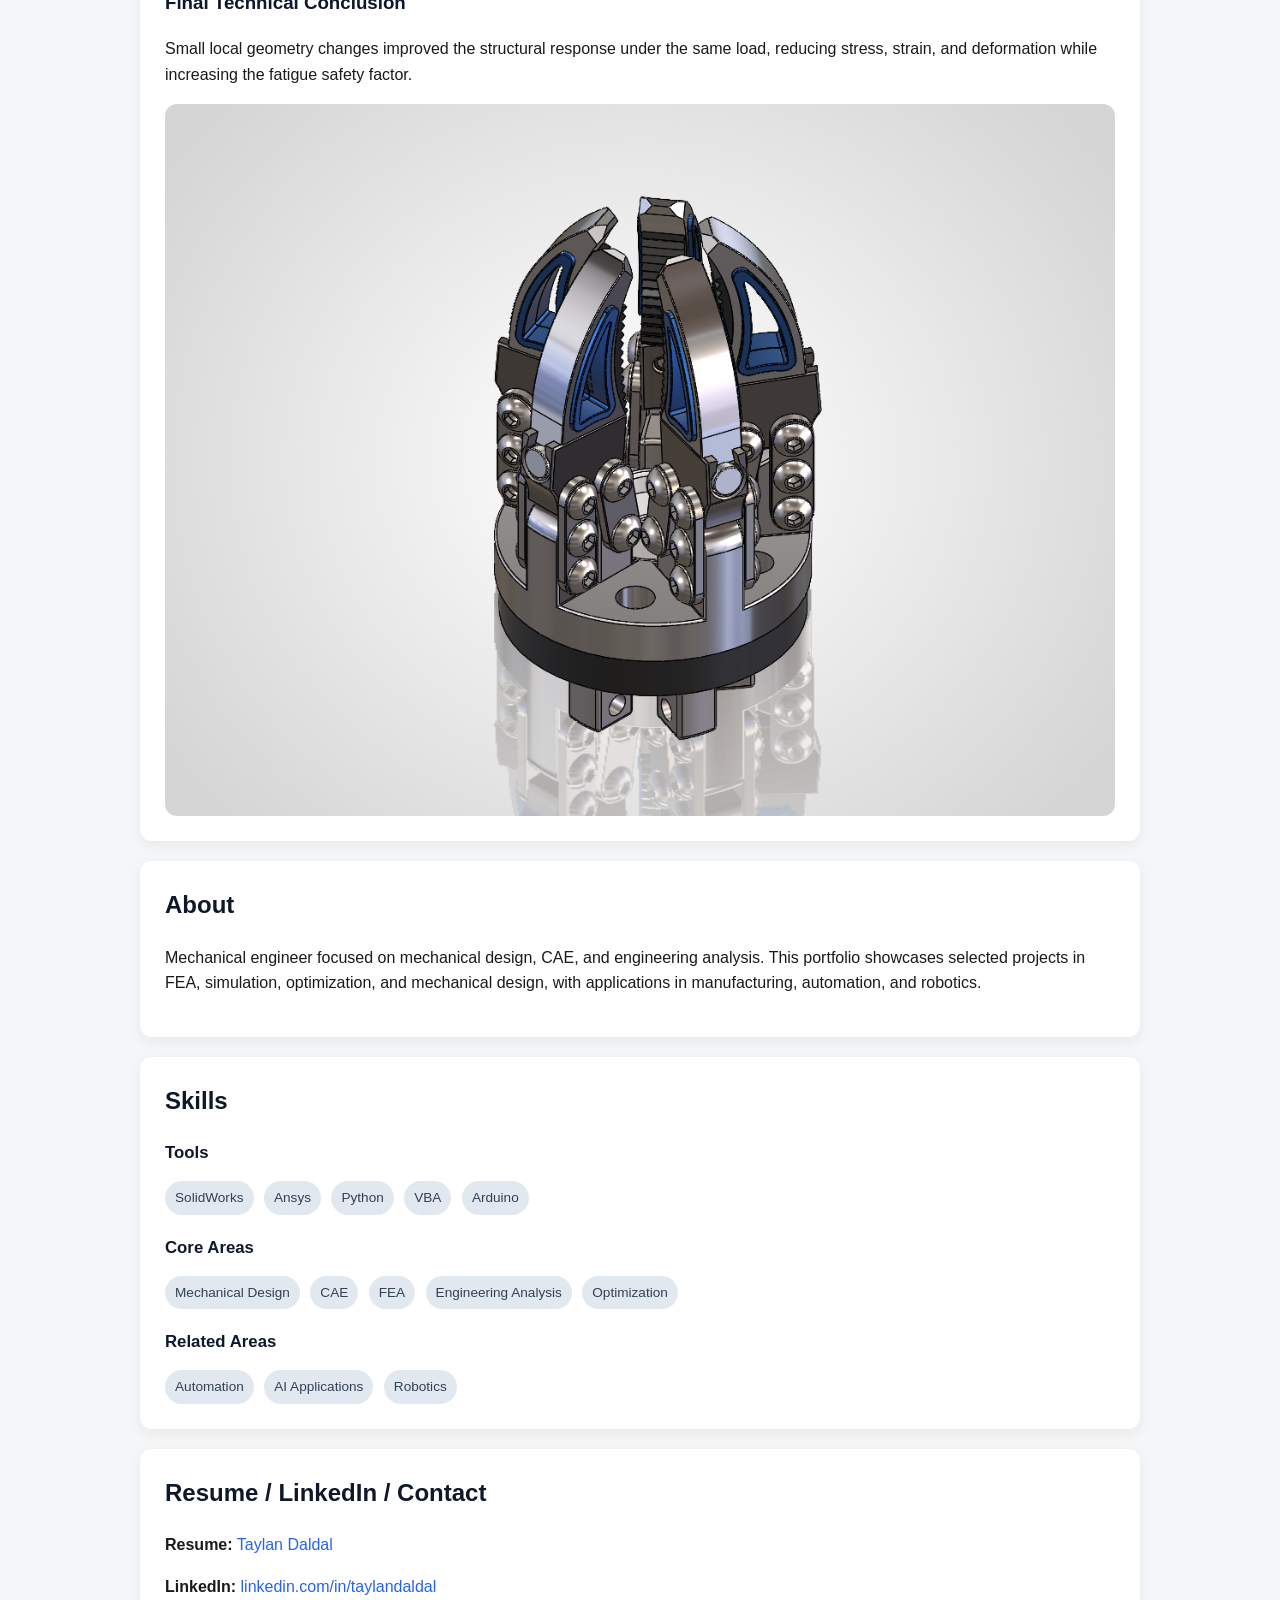
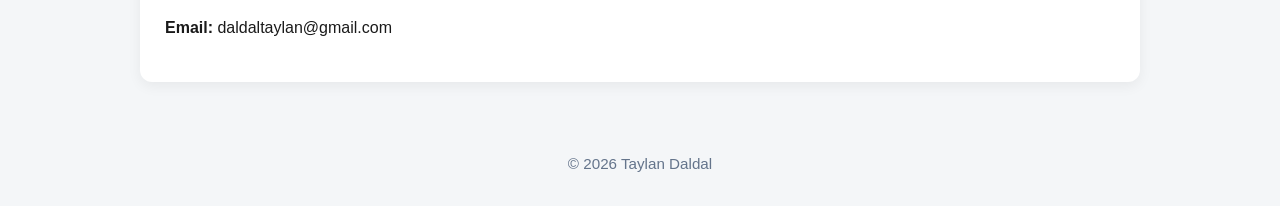
==== commit 834c40a7: "Update project1.html" ====
--- a/project1.html
+++ b/project1.html
@@ -6,7 +6,6 @@
   <title>Project 1 | Taylan Daldal</title>
   <link rel="stylesheet" href="style.css" />
 </head>
-
 <body data-page="project1">
   <header>
     <div class="lang-switch">
@@ -25,6 +24,7 @@
   </header>
 
   <div class="container">
+
     <div class="section">
       <a href="index.html" class="back-link" data-i18n="backLink">← Back to Featured Projects</a>
 
@@ -45,6 +45,7 @@
           <img src="project1/v1main.PNG" alt="Version 1 main design view" style="width:100%; height:auto; display:block; border-radius:12px;">
           <p style="text-align:center; margin-top:8px; font-size:0.95rem;"><strong data-i18n="v1Baseline">V1 Baseline</strong></p>
         </div>
+
         <div>
           <img src="project1/v2main.PNG" alt="Version 2 main design view" style="width:100%; height:auto; display:block; border-radius:12px;">
           <p style="text-align:center; margin-top:8px; font-size:0.95rem;"><strong data-i18n="v2FinalIteration">V2 Final Iteration</strong></p>
@@ -134,8 +135,8 @@
         To assess the mesh sensitivity of the baseline-to-optimized comparison, three mesh configurations were tested on both the V1 and V2 geometries. In V1, the sharp edge at the load-application site produced a stress singularity, creating a non-physical stress concentration that increases indefinitely with mesh refinement.
       </p>
 
-      <div class="table-scroll wide">
-        <table style="width:100%; border-collapse:collapse; margin-top:8px;">
+      <div class="table-scroll">
+        <table style="width:100%; border-collapse:collapse;">
           <thead>
             <tr>
               <th style="text-align:left; padding:10px; border-bottom:1px solid #d1d5db;" data-i18n="meshTableColMesh">Mesh</th>
@@ -205,6 +206,7 @@
           <img src="project1/f11.PNG" alt="Version 1 comparison view" style="width:100%; height:auto; display:block; border-radius:12px;">
           <img src="project1/r11.PNG" alt="Version 1 comparison view" style="width:100%; height:auto; display:block; border-radius:12px; margin-top:8px;">
         </div>
+
         <div>
           <p style="text-align:center; margin-top:8px; margin-bottom:8px; font-size:0.95rem;"><strong data-i18n="v2FinalIteration">V2 Final Iteration</strong></p>
           <img src="project1/f22.PNG" alt="Version 2 comparison view" style="width:100%; height:auto; display:block; border-radius:12px;">
@@ -347,7 +349,8 @@
     <div class="section">
       <h2 data-i18n="aboutTitle">About</h2>
       <p data-i18n="aboutText">
-        Mechanical engineer focused on mechanical design, CAE, and engineering analysis. This portfolio showcases selected projects in FEA, simulation, optimization, and mechanical design, with applications in manufacturing, automation, and robotics.
+        Mechanical engineer focused on mechanical design, CAE, and engineering analysis.
+        This portfolio showcases selected projects in FEA, simulation, optimization, and mechanical design, with applications in manufacturing, automation, and robotics.
       </p>
     </div>
 
@@ -386,12 +389,13 @@
       <p><strong data-i18n="linkedinLabel">LinkedIn:</strong> <a href="https://www.linkedin.com/in/taylandaldal/" target="_blank">linkedin.com/in/taylandaldal</a></p>
       <p><strong data-i18n="emailLabel">Email:</strong> daldaltaylan@gmail.com</p>
     </div>
+
   </div>
 
   <footer>
     © 2026 Taylan Daldal
   </footer>
 
-  <script src="script.js?v=11"></script>
+  <script src="script.js?v=10"></script>
 </body>
 </html>
--- a/style.css
+++ b/style.css
@@ -268,21 +268,6 @@
   text-decoration: underline;
 }
 
-.table-scroll {
-  width: 100%;
-  overflow-x: auto;
-  margin-top: 8px;
-  -webkit-overflow-scrolling: touch;
-}
-
-.table-scroll table {
-  min-width: 760px;
-}
-
-.table-scroll.wide table {
-  min-width: 980px;
-}
-
 .tag {
   display: inline-block;
   background: #e2e8f0;
@@ -293,6 +278,17 @@
   margin: 4px 6px 0 0;
 }
 
+.table-scroll {
+  width: 100%;
+  overflow-x: auto;
+  -webkit-overflow-scrolling: touch;
+  margin-top: 8px;
+}
+
+.table-scroll table {
+  min-width: 1100px;
+}
+
 footer {
   text-align: center;
   padding: 30px 20px;
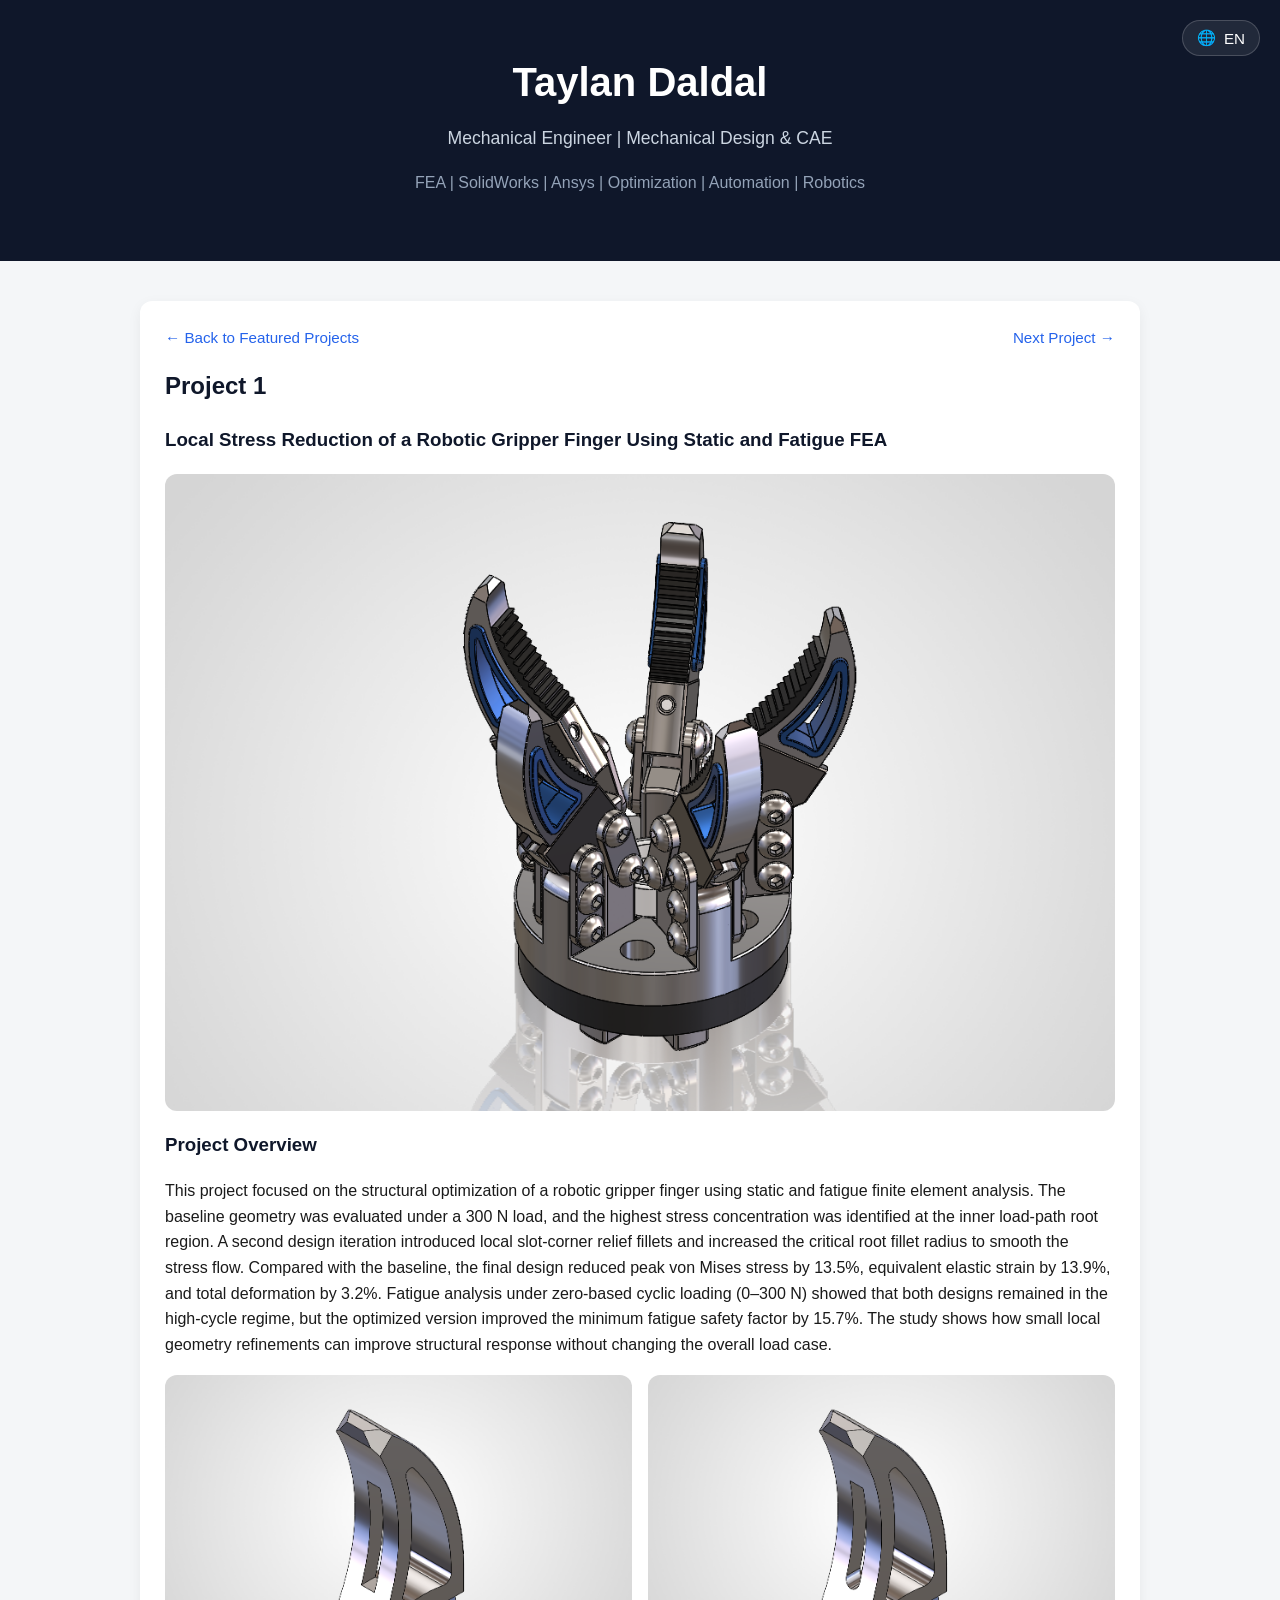
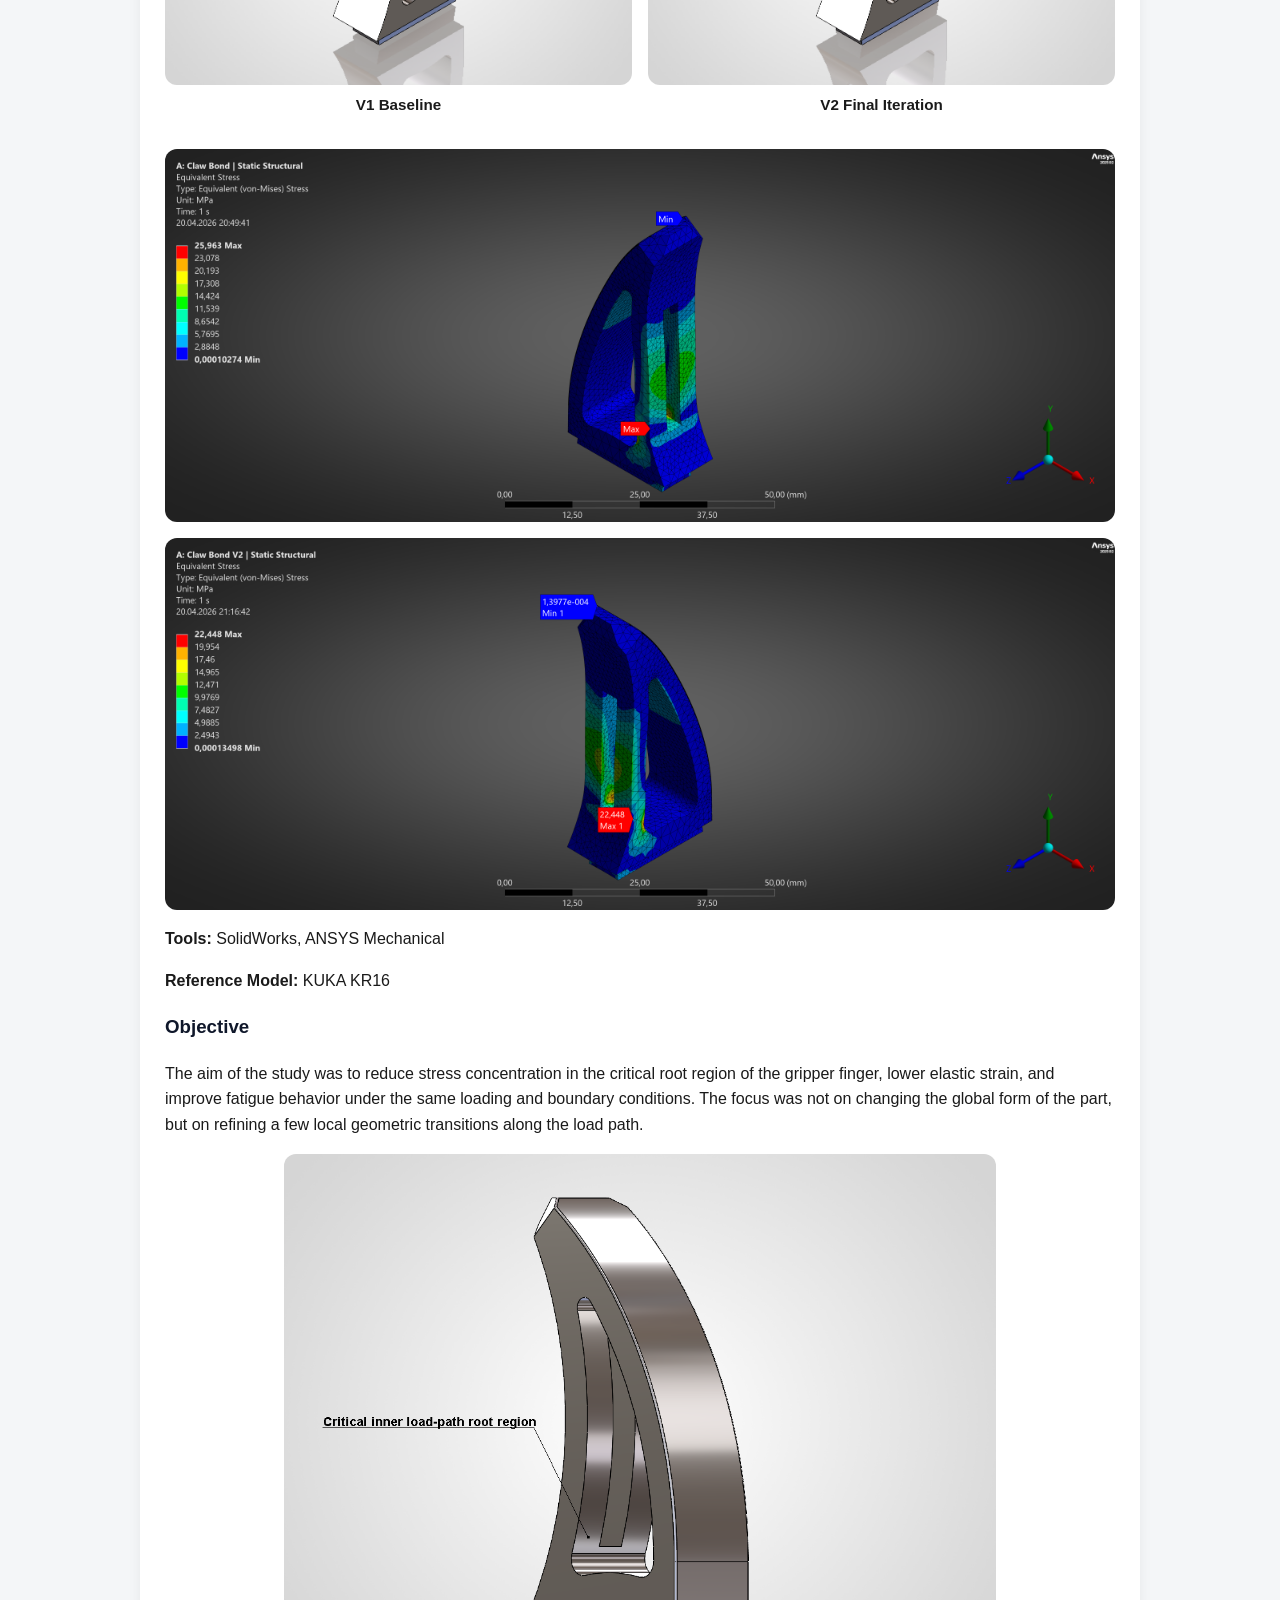
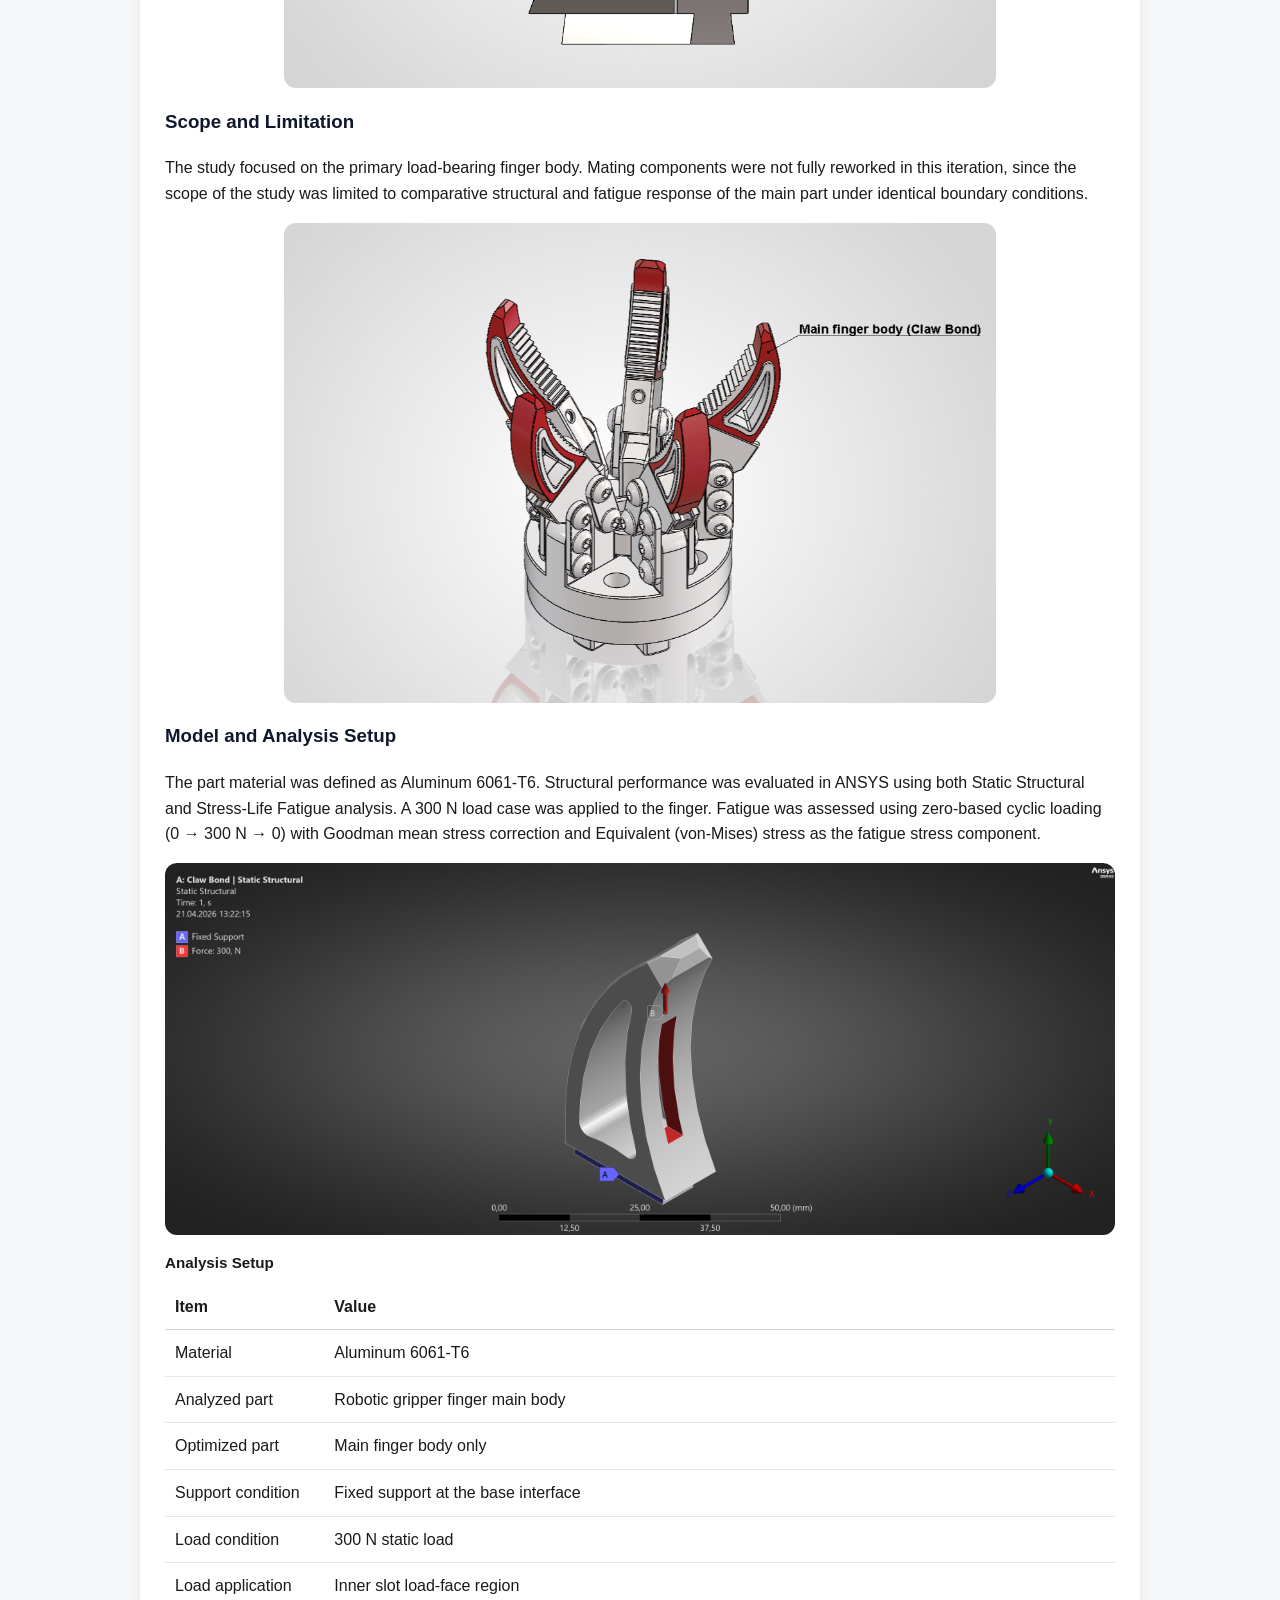
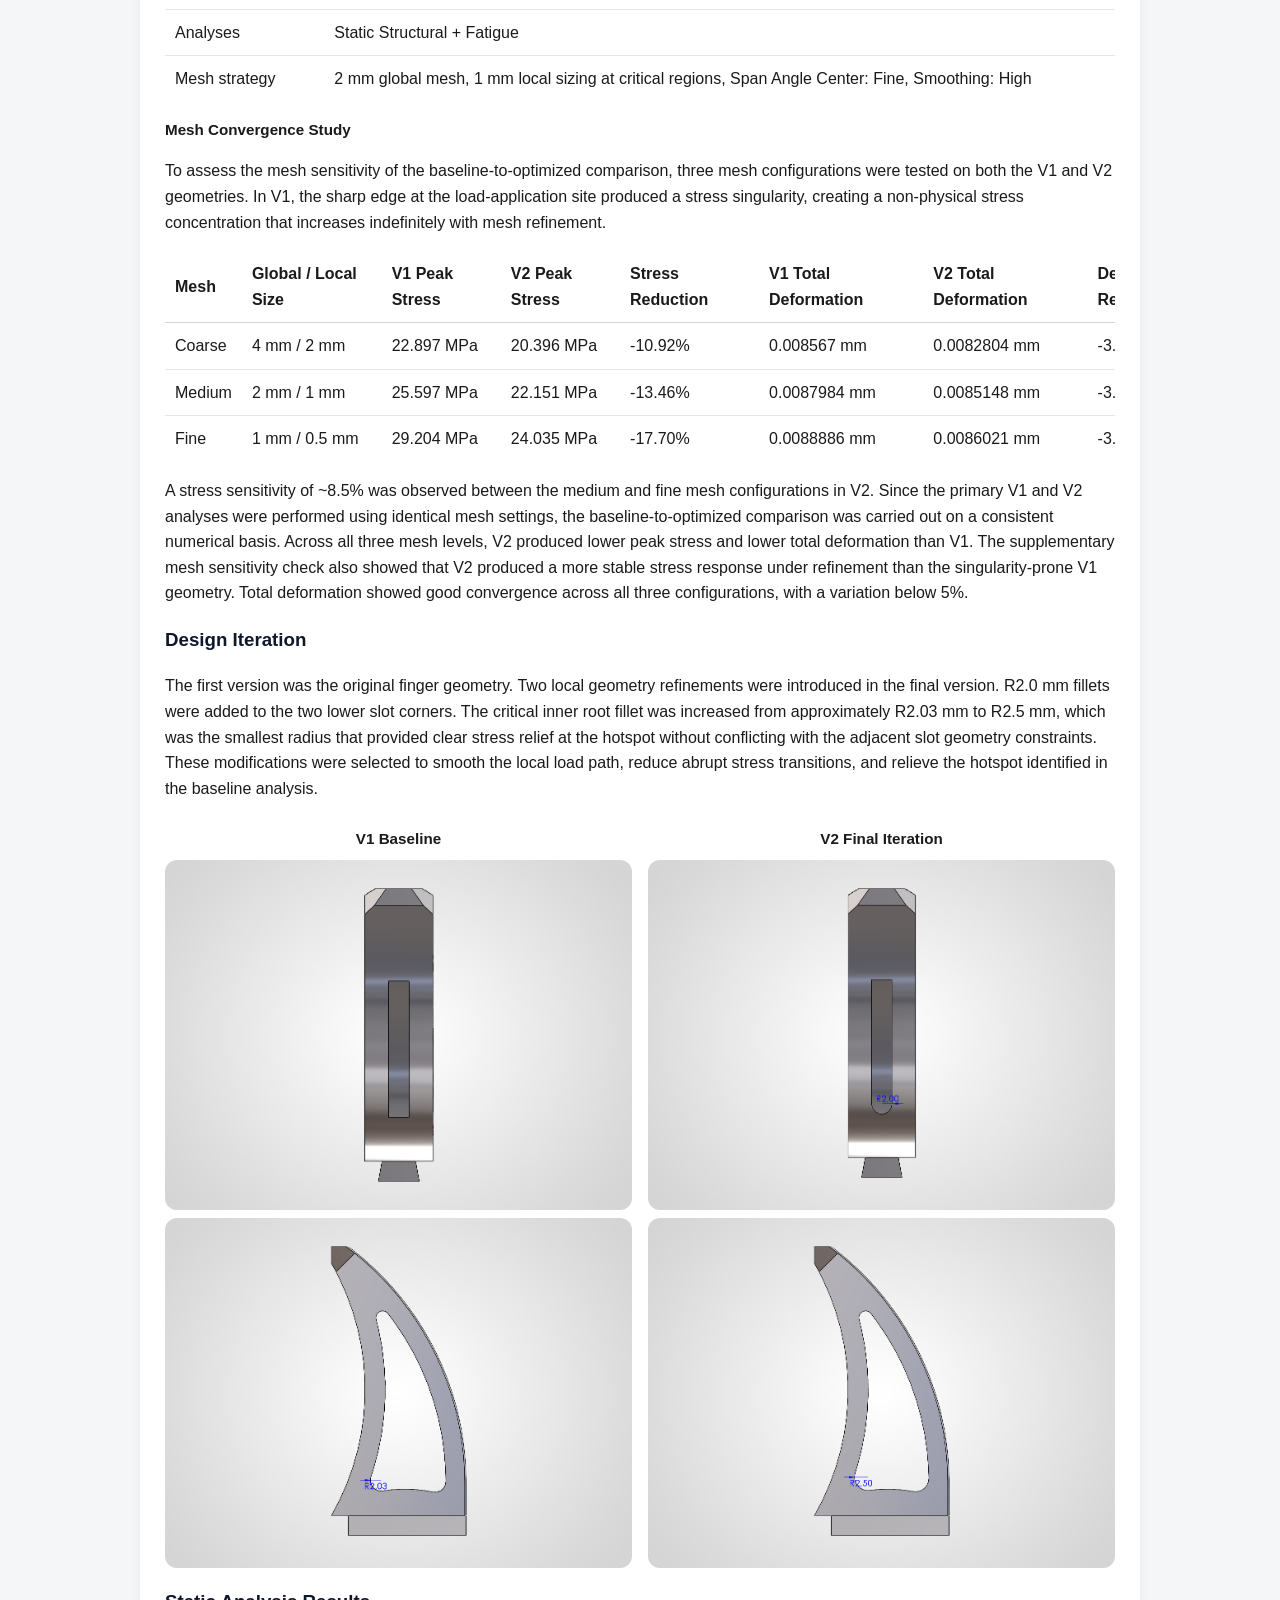
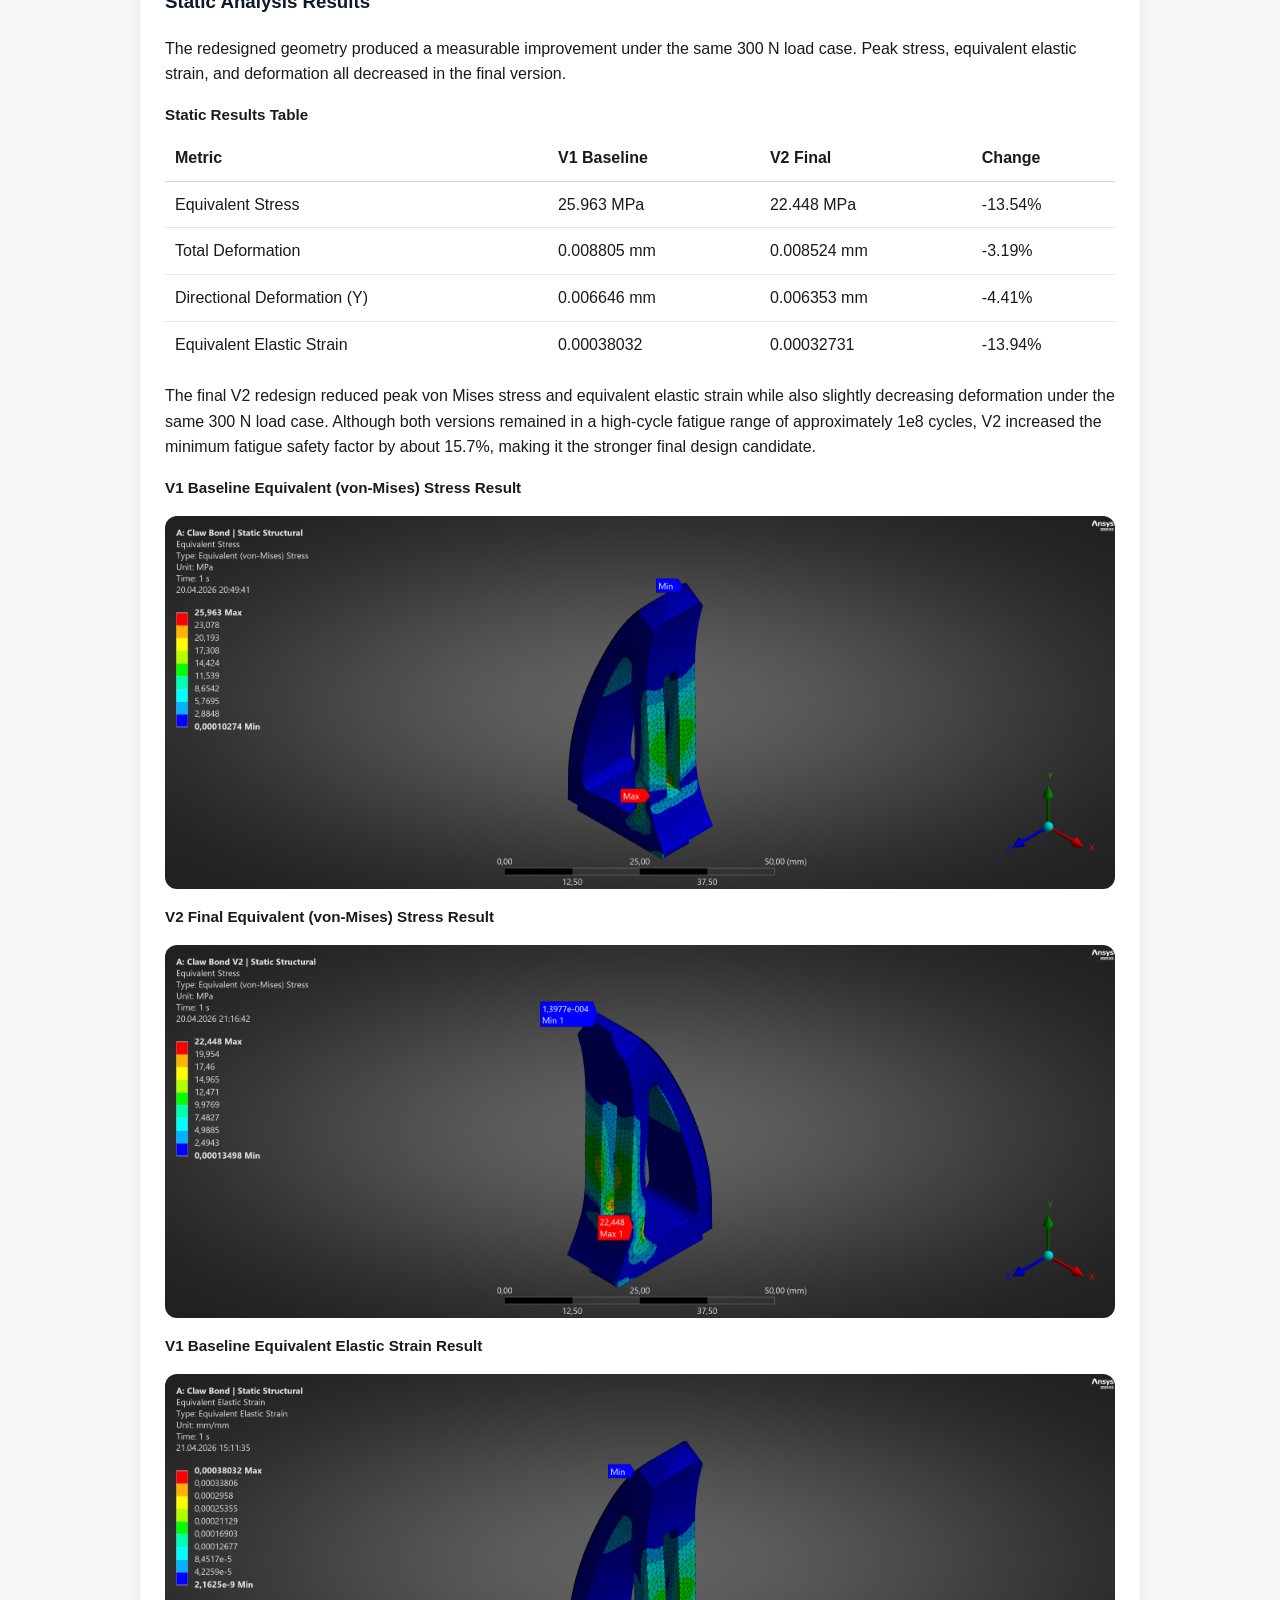
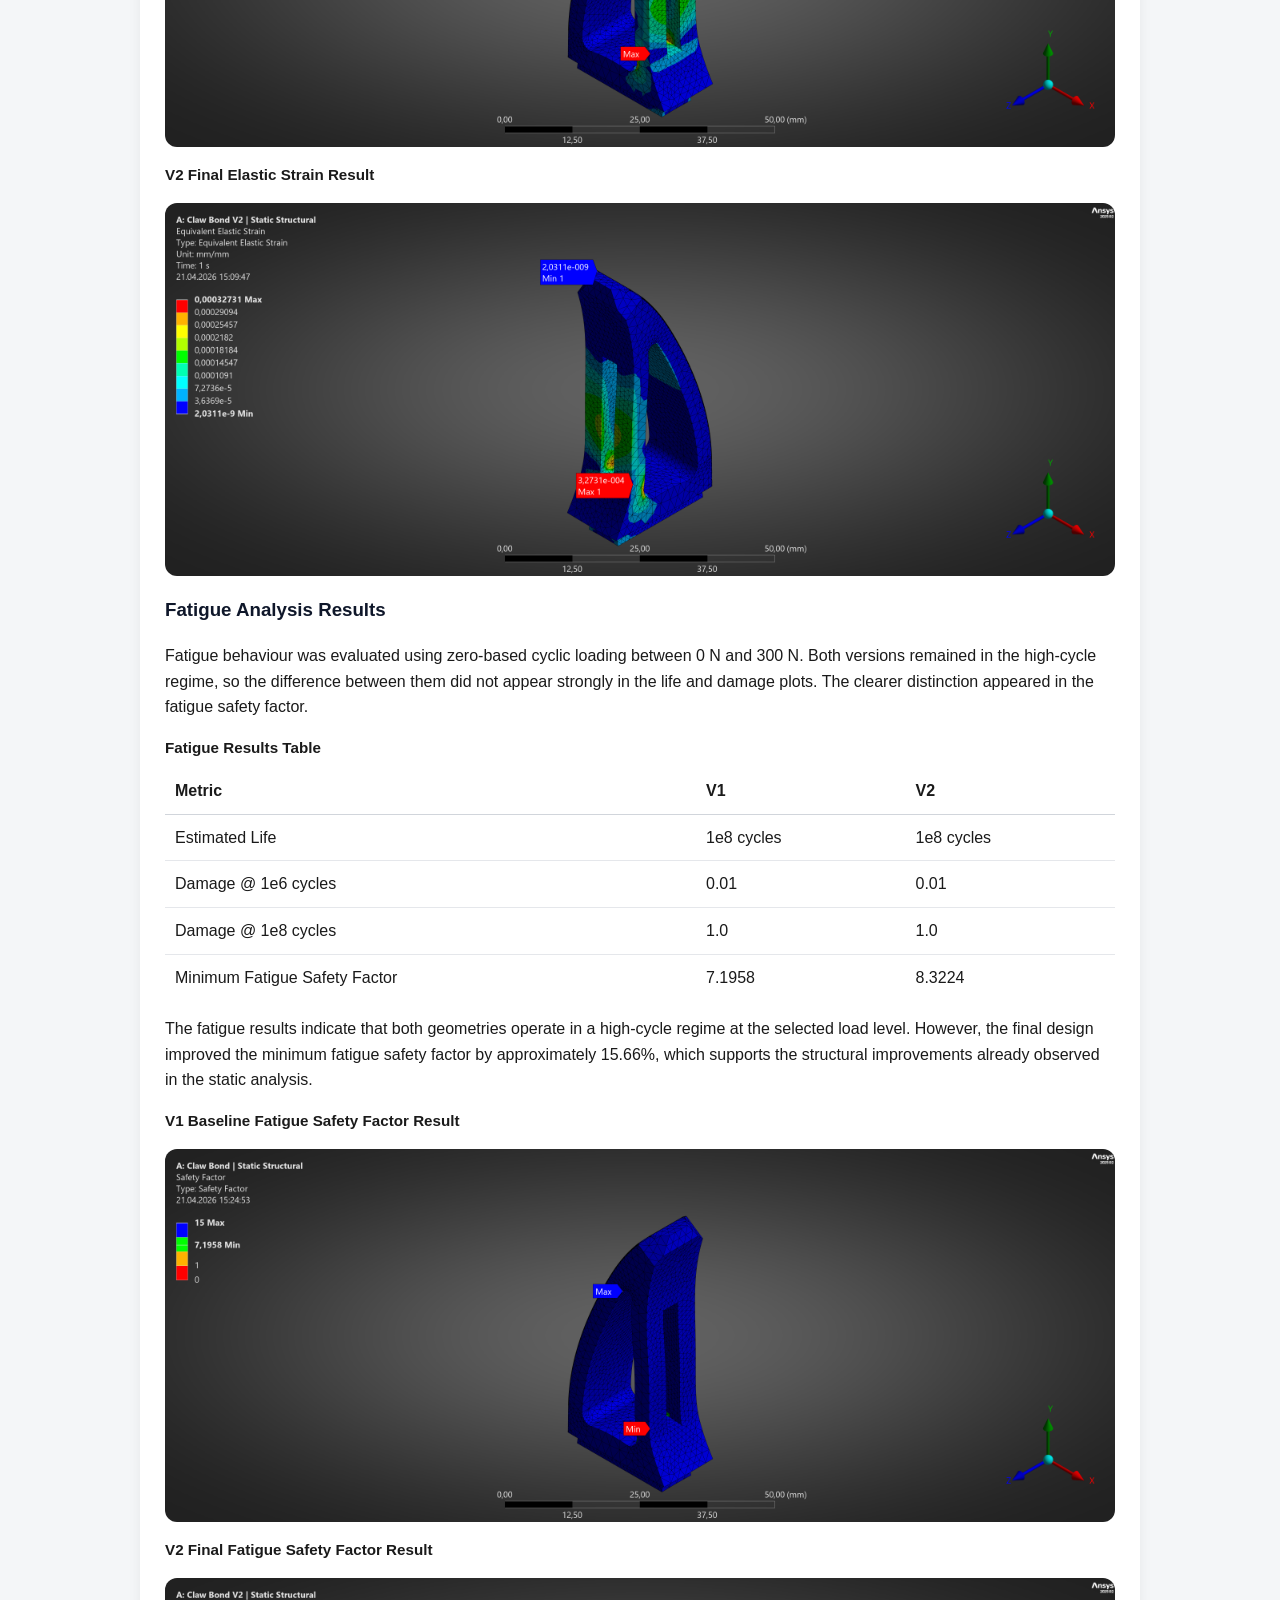
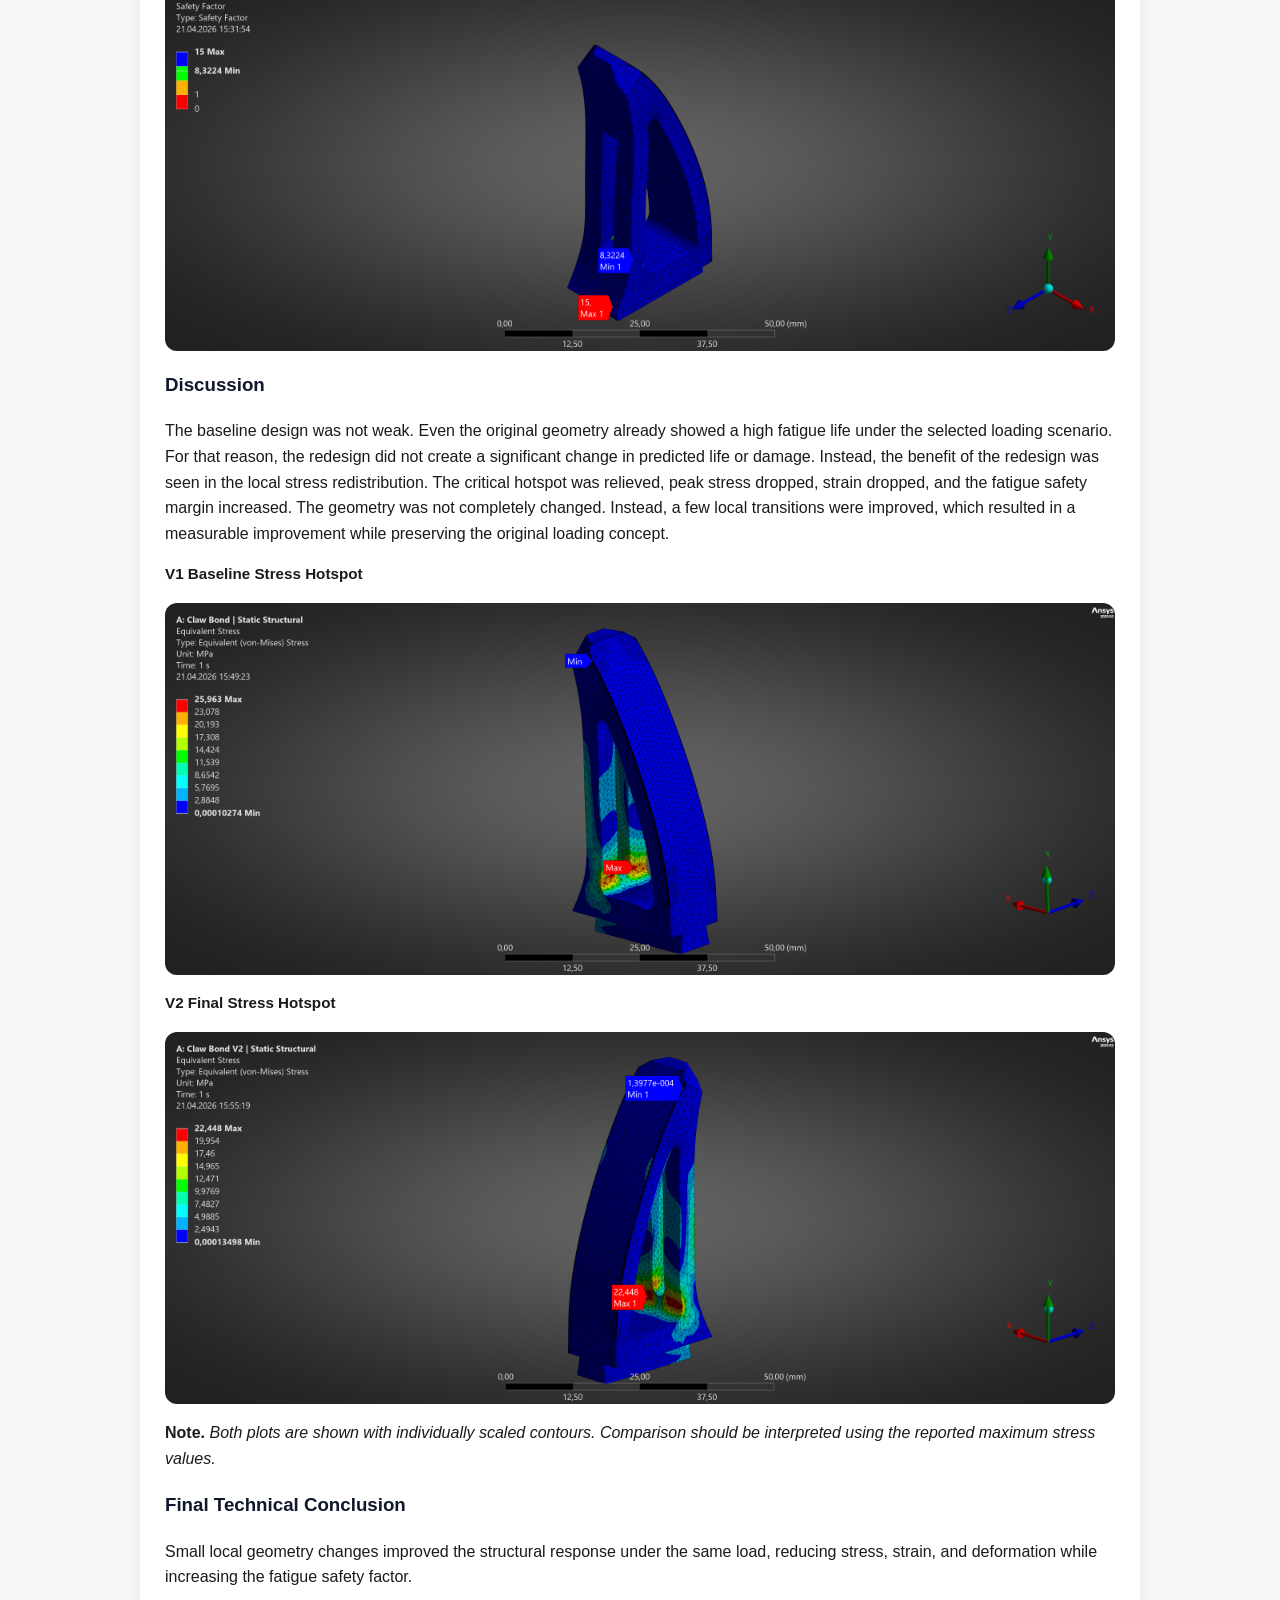
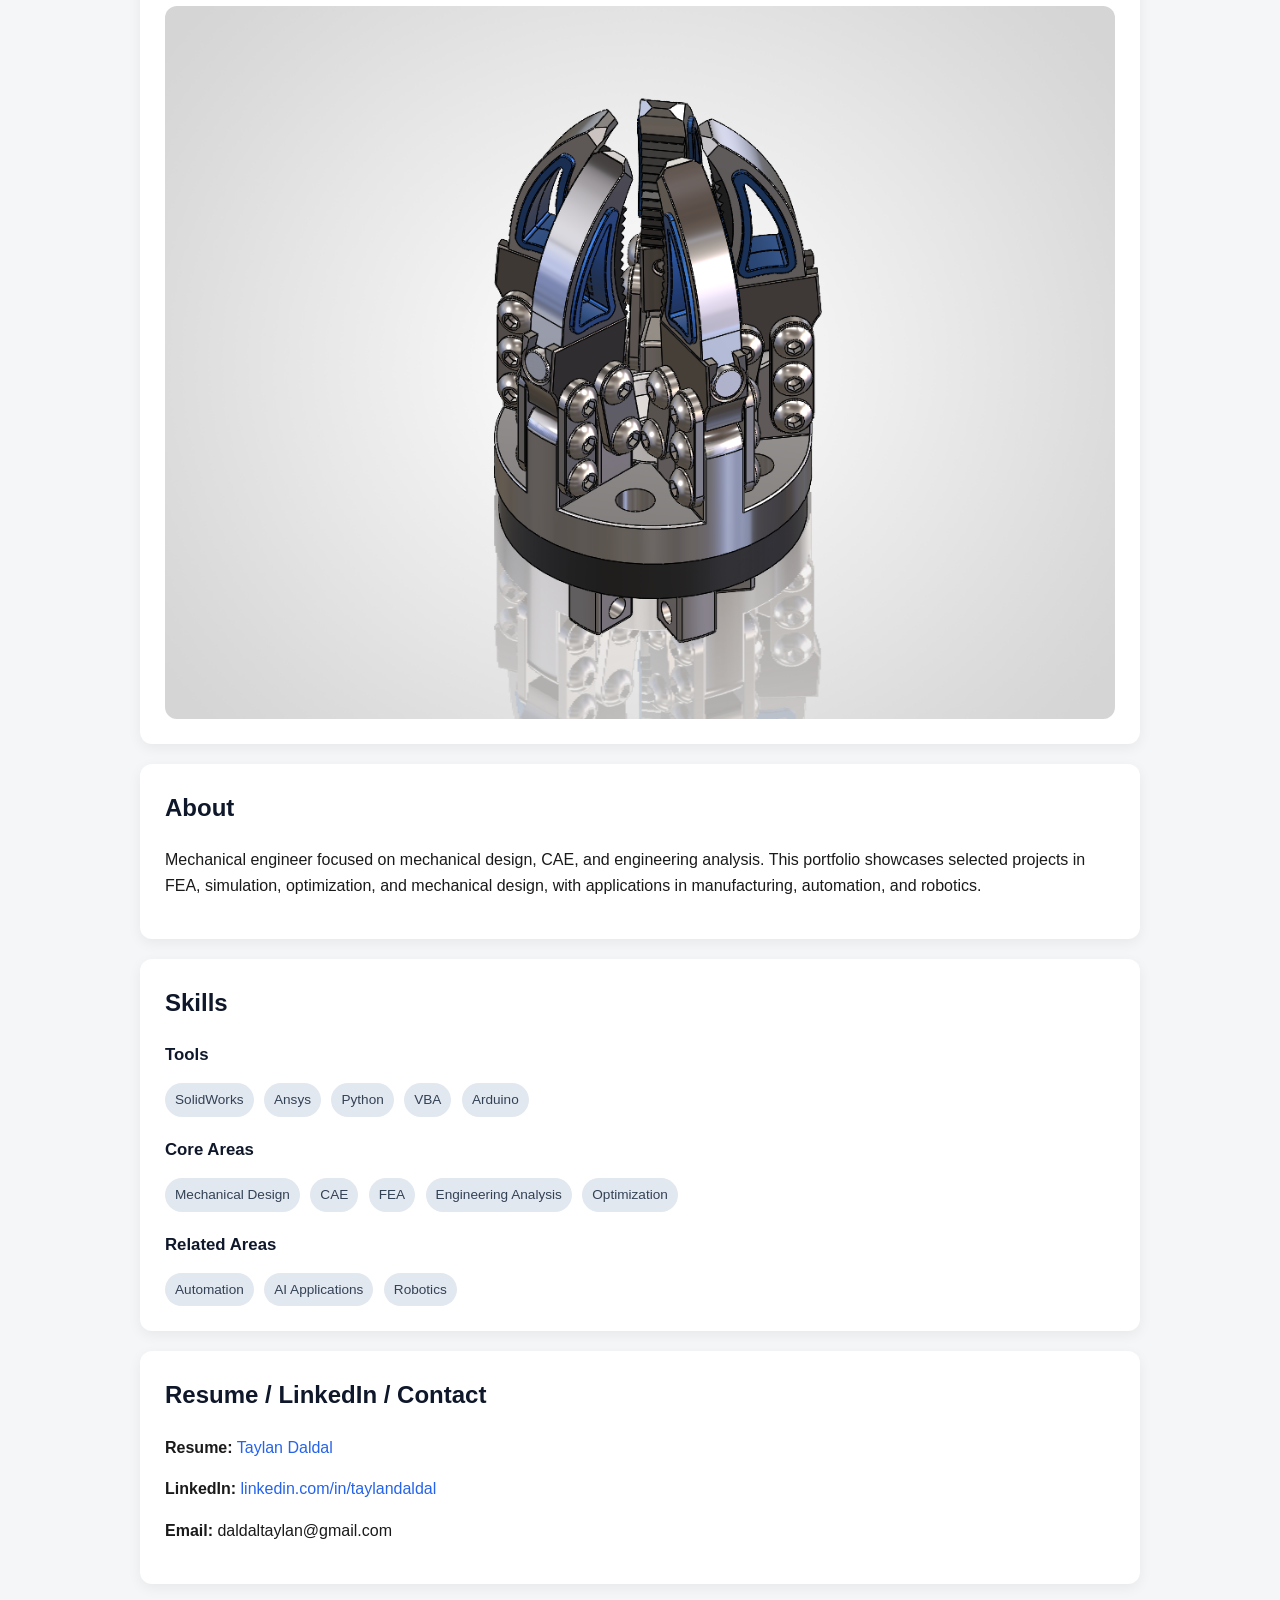
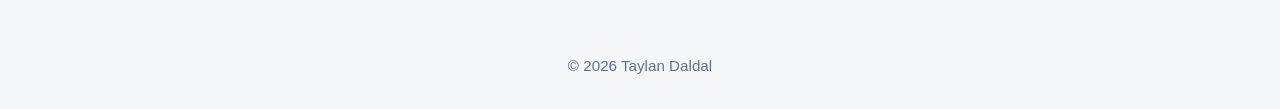
==== commit 95125285: "Update project1.html" ====
--- a/project1.html
+++ b/project1.html
@@ -26,7 +26,10 @@
   <div class="container">
 
     <div class="section">
-      <a href="index.html" class="back-link" data-i18n="backLink">← Back to Featured Projects</a>
+      <div style="display:flex; justify-content:space-between; align-items:center; gap:16px; margin-bottom:16px; flex-wrap:wrap;">
+        <a href="index.html" class="back-link" data-i18n="backLink" style="margin-bottom:0;">← Back to Featured Projects</a>
+        <a href="project3.html" class="back-link" style="margin-bottom:0;">Next Project →</a>
+      </div>
 
       <h2 data-i18n="project1Title">Project 1</h2>
       <h3 data-i18n="project1MainTitle">Local Stress Reduction of a Robotic Gripper Finger Using Static and Fatigue FEA</h3>
@@ -190,14 +193,9 @@
 
       <h3 data-i18n="designVersionsTitle">Design Iteration</h3>
 
-      <p style="margin-top:16px; margin-bottom:8px; font-size:0.95rem;"><strong data-i18n="v1BaselineTitle">V1 – Baseline</strong></p>
-      <p data-i18n="v1BaselineText">
-        The first version was the original finger geometry.
-      </p>
-
-      <p style="margin-top:16px; margin-bottom:8px; font-size:0.95rem;"><strong data-i18n="v2FinalTitle">V2 – Final Iteration</strong></p>
-      <p data-i18n="v2FinalText">
-        Two local geometry refinements were introduced in the final version. R2.0 mm fillets were added to the two lower slot corners. The critical inner root fillet was increased from approximately R2.03 mm to R2.5 mm, which was the smallest radius that provided clear stress relief at the hotspot without conflicting with the adjacent slot geometry constraints. These modifications were selected to smooth the local load path, reduce abrupt stress transitions, and relieve the hotspot identified in the baseline analysis.
+      <p>
+        <span data-i18n="v1BaselineText">The first version was the original finger geometry.</span>
+        <span data-i18n="v2FinalText">Two local geometry refinements were introduced in the final version. R2.0 mm fillets were added to the two lower slot corners. The critical inner root fillet was increased from approximately R2.03 mm to R2.5 mm, which was the smallest radius that provided clear stress relief at the hotspot without conflicting with the adjacent slot geometry constraints. These modifications were selected to smooth the local load path, reduce abrupt stress transitions, and relieve the hotspot identified in the baseline analysis.</span>
       </p>
 
       <div class="project-top-row">
@@ -385,7 +383,7 @@
 
     <div class="section">
       <h2 data-i18n="contactTitle">Resume / LinkedIn / Contact</h2>
-      <p><strong>Resume:</strong> <a href="Taylan-Daldal-Resume.pdf" target="_blank">Taylan Daldal</a></p>
+      <p><strong data-i18n="resumeLabel">Resume:</strong> <a href="Taylan-Daldal-Resume.pdf" target="_blank">Taylan Daldal</a></p>
       <p><strong data-i18n="linkedinLabel">LinkedIn:</strong> <a href="https://www.linkedin.com/in/taylandaldal/" target="_blank">linkedin.com/in/taylandaldal</a></p>
       <p><strong data-i18n="emailLabel">Email:</strong> daldaltaylan@gmail.com</p>
     </div>
@@ -396,6 +394,6 @@
     © 2026 Taylan Daldal
   </footer>
 
-  <script src="script.js?v=10"></script>
+  <script src="script.js?v=18"></script>
 </body>
 </html>
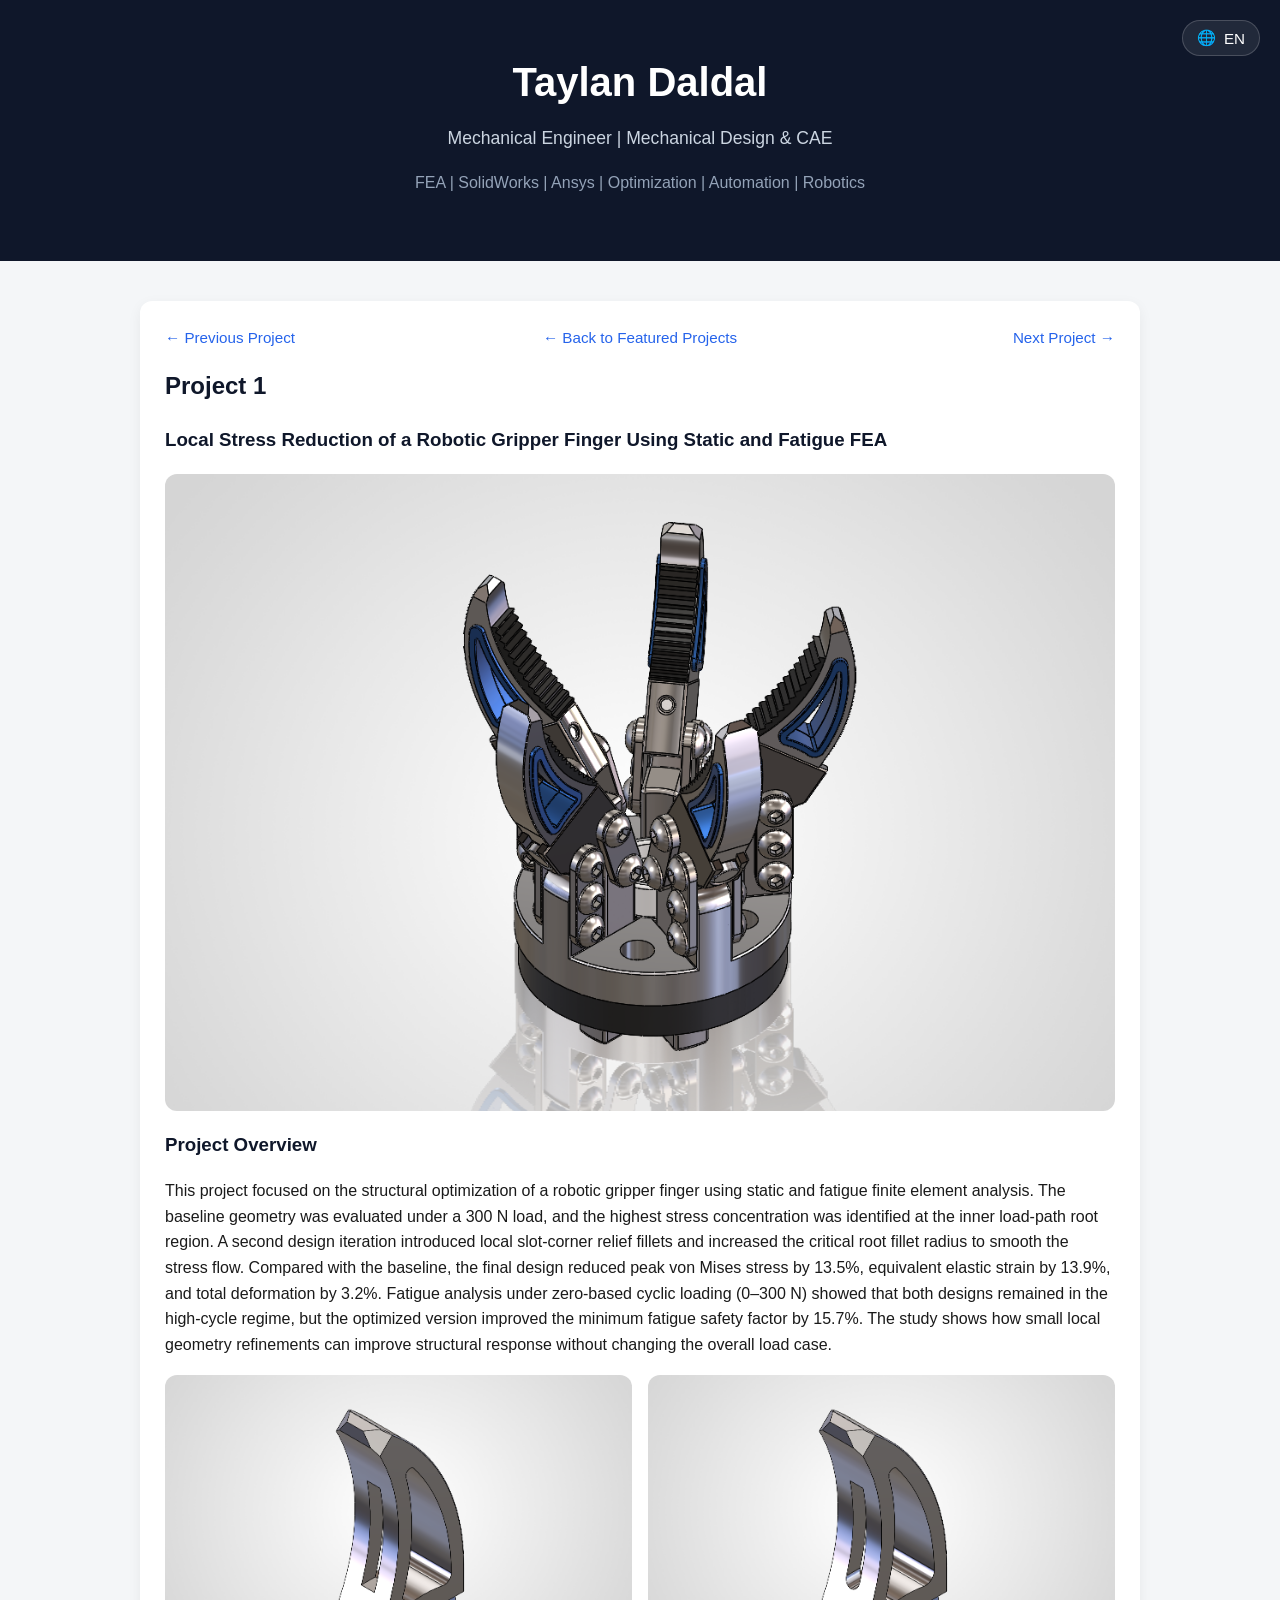
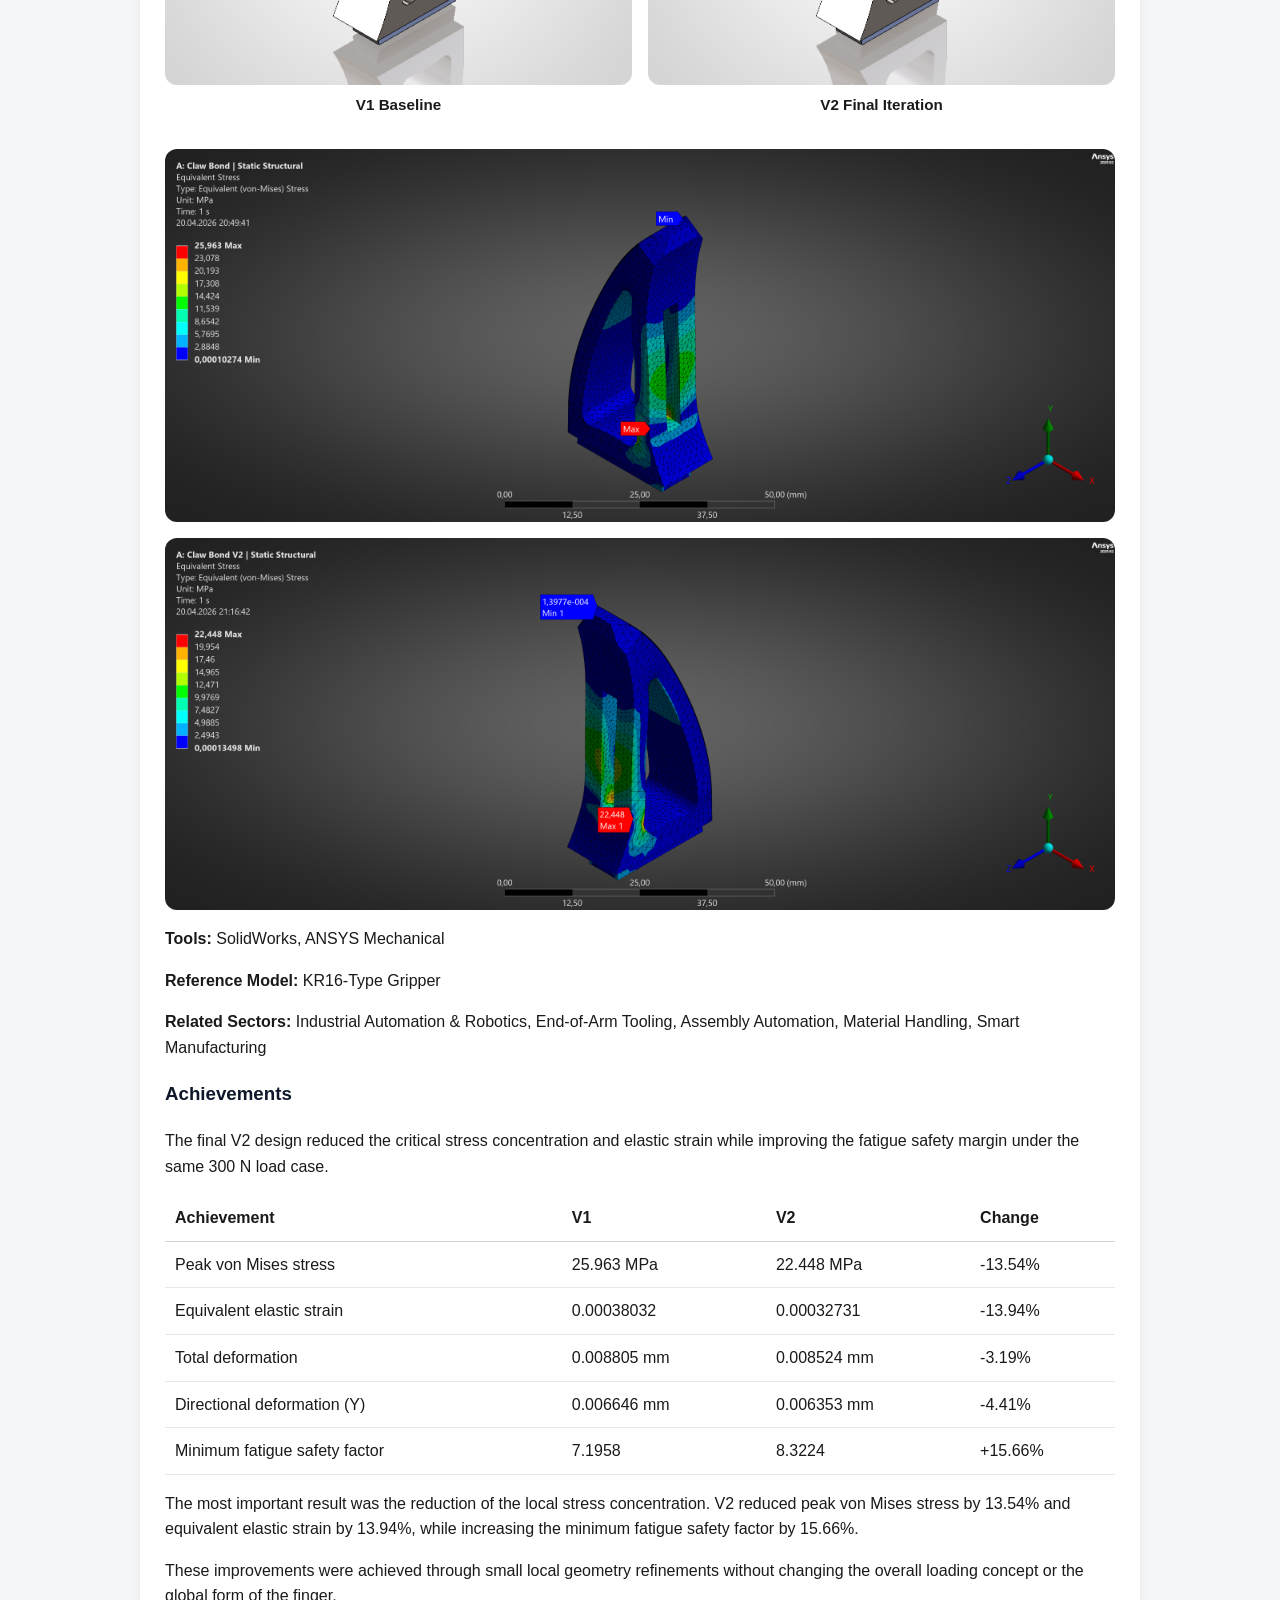
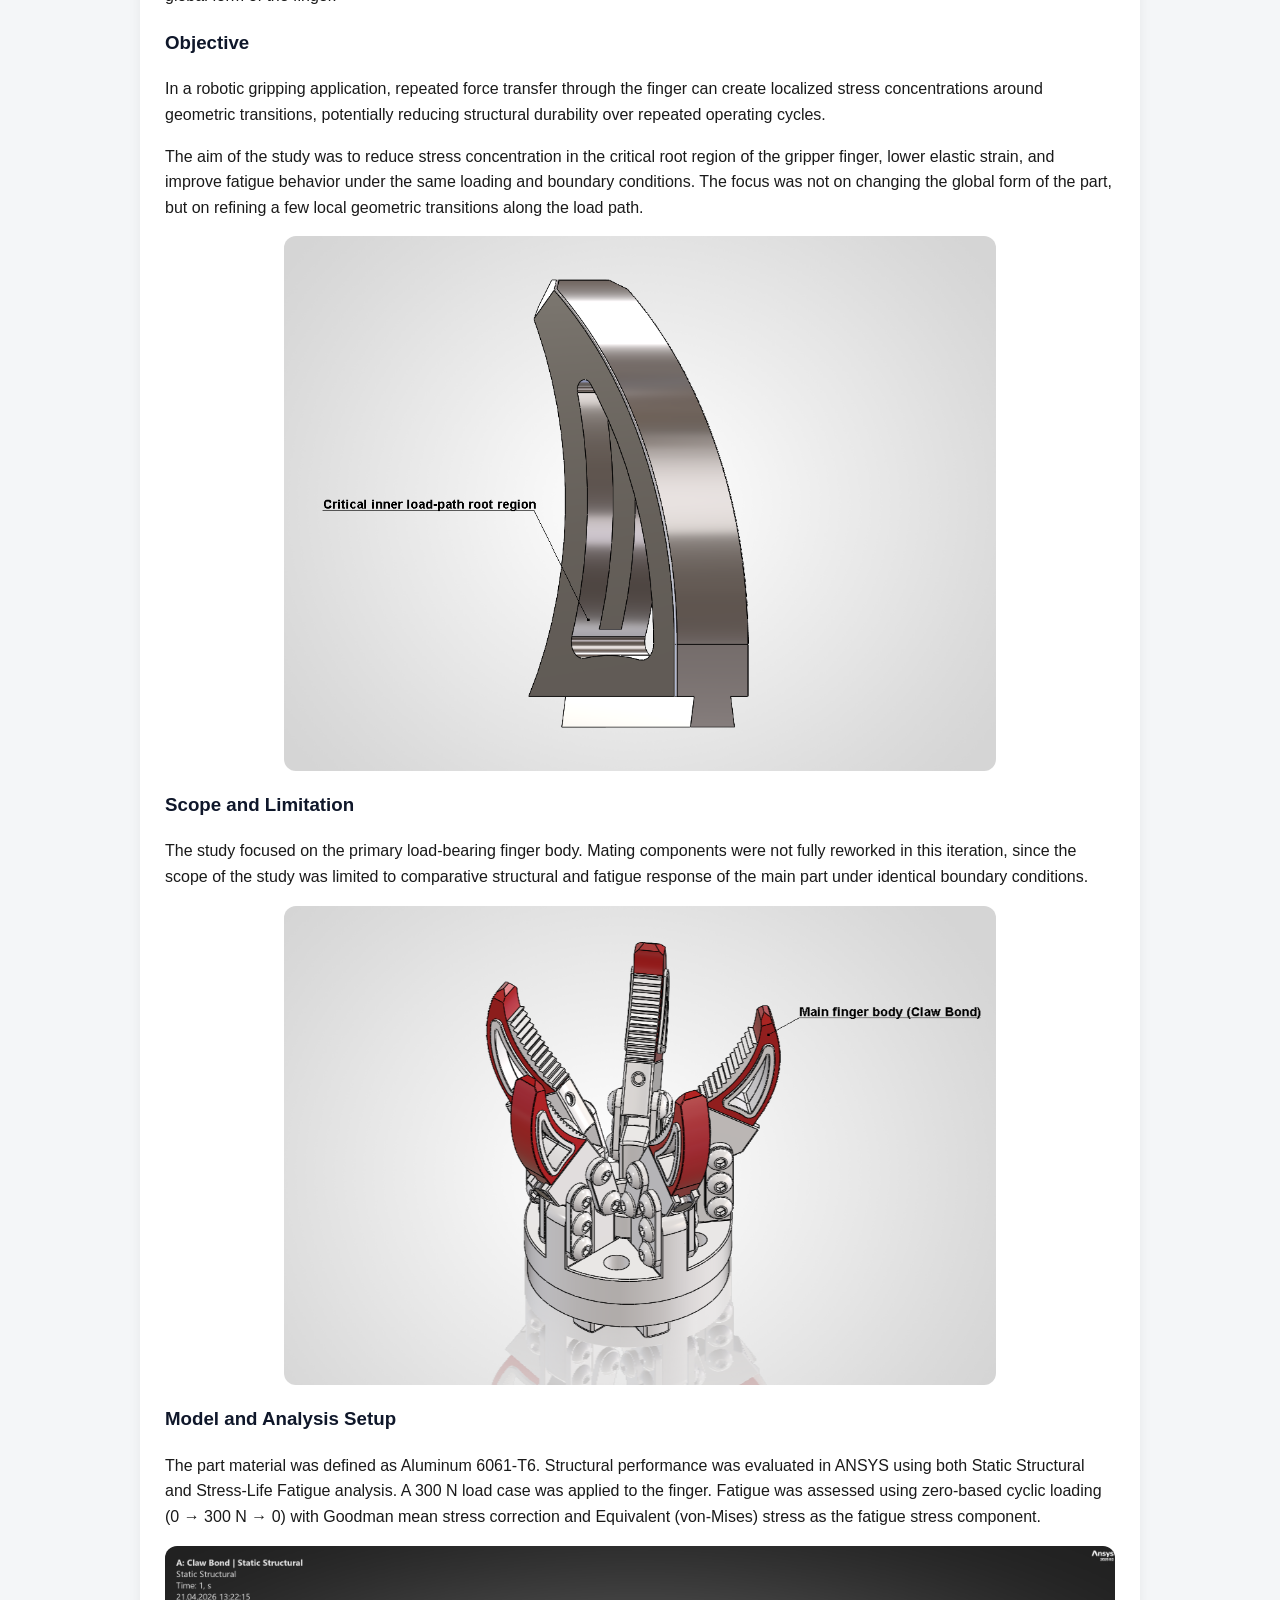
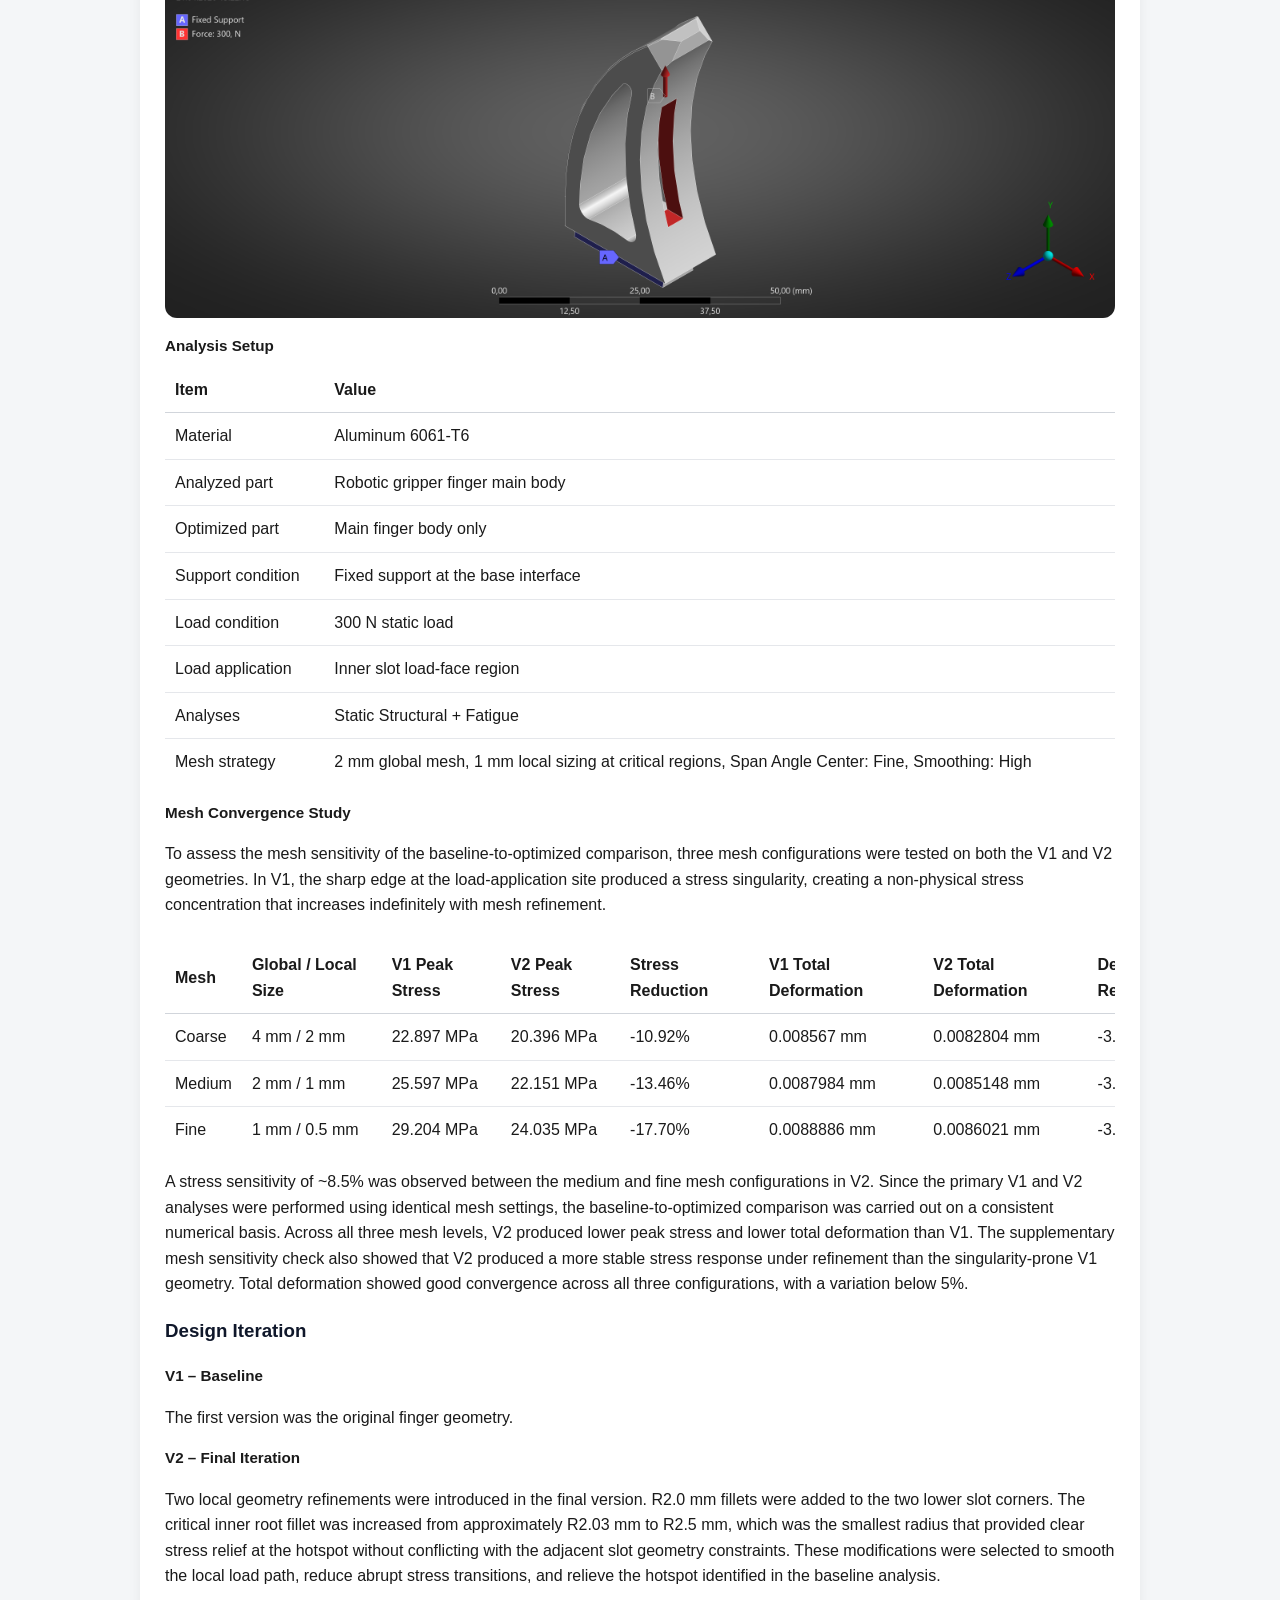
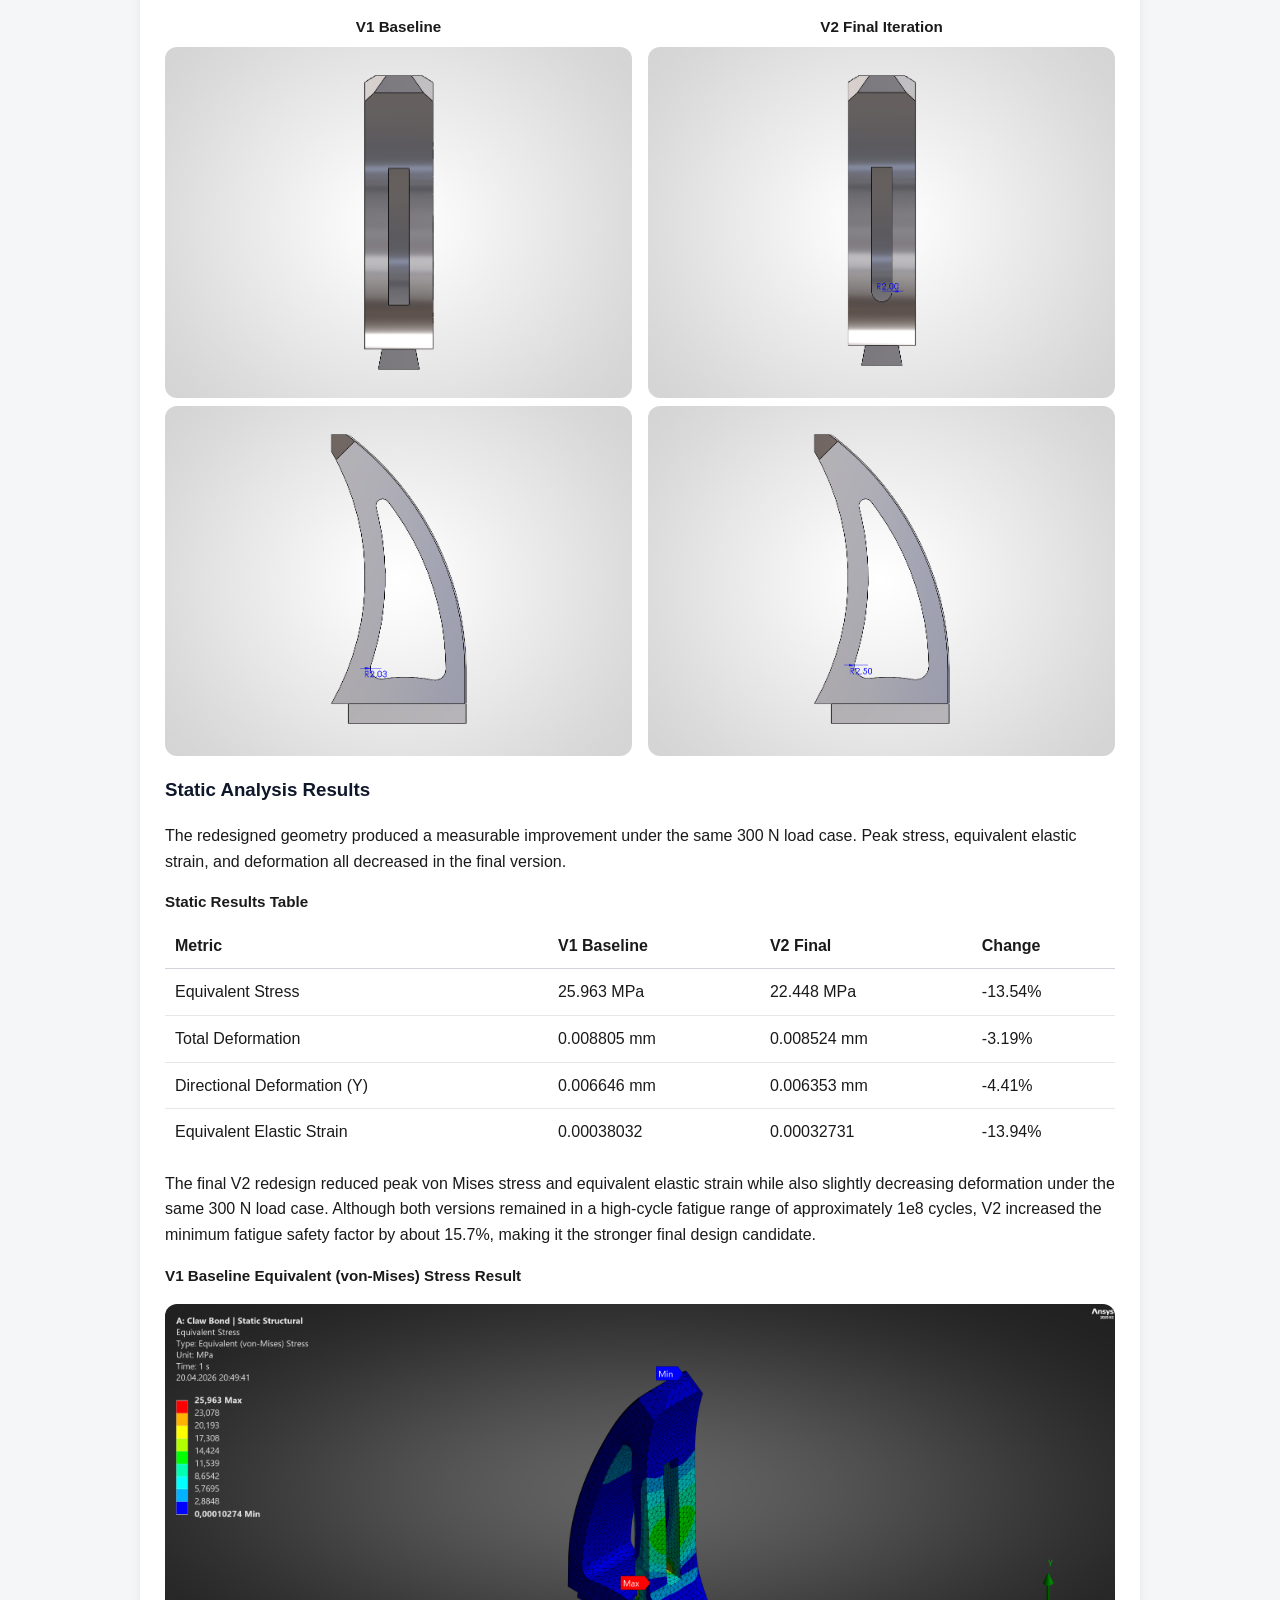
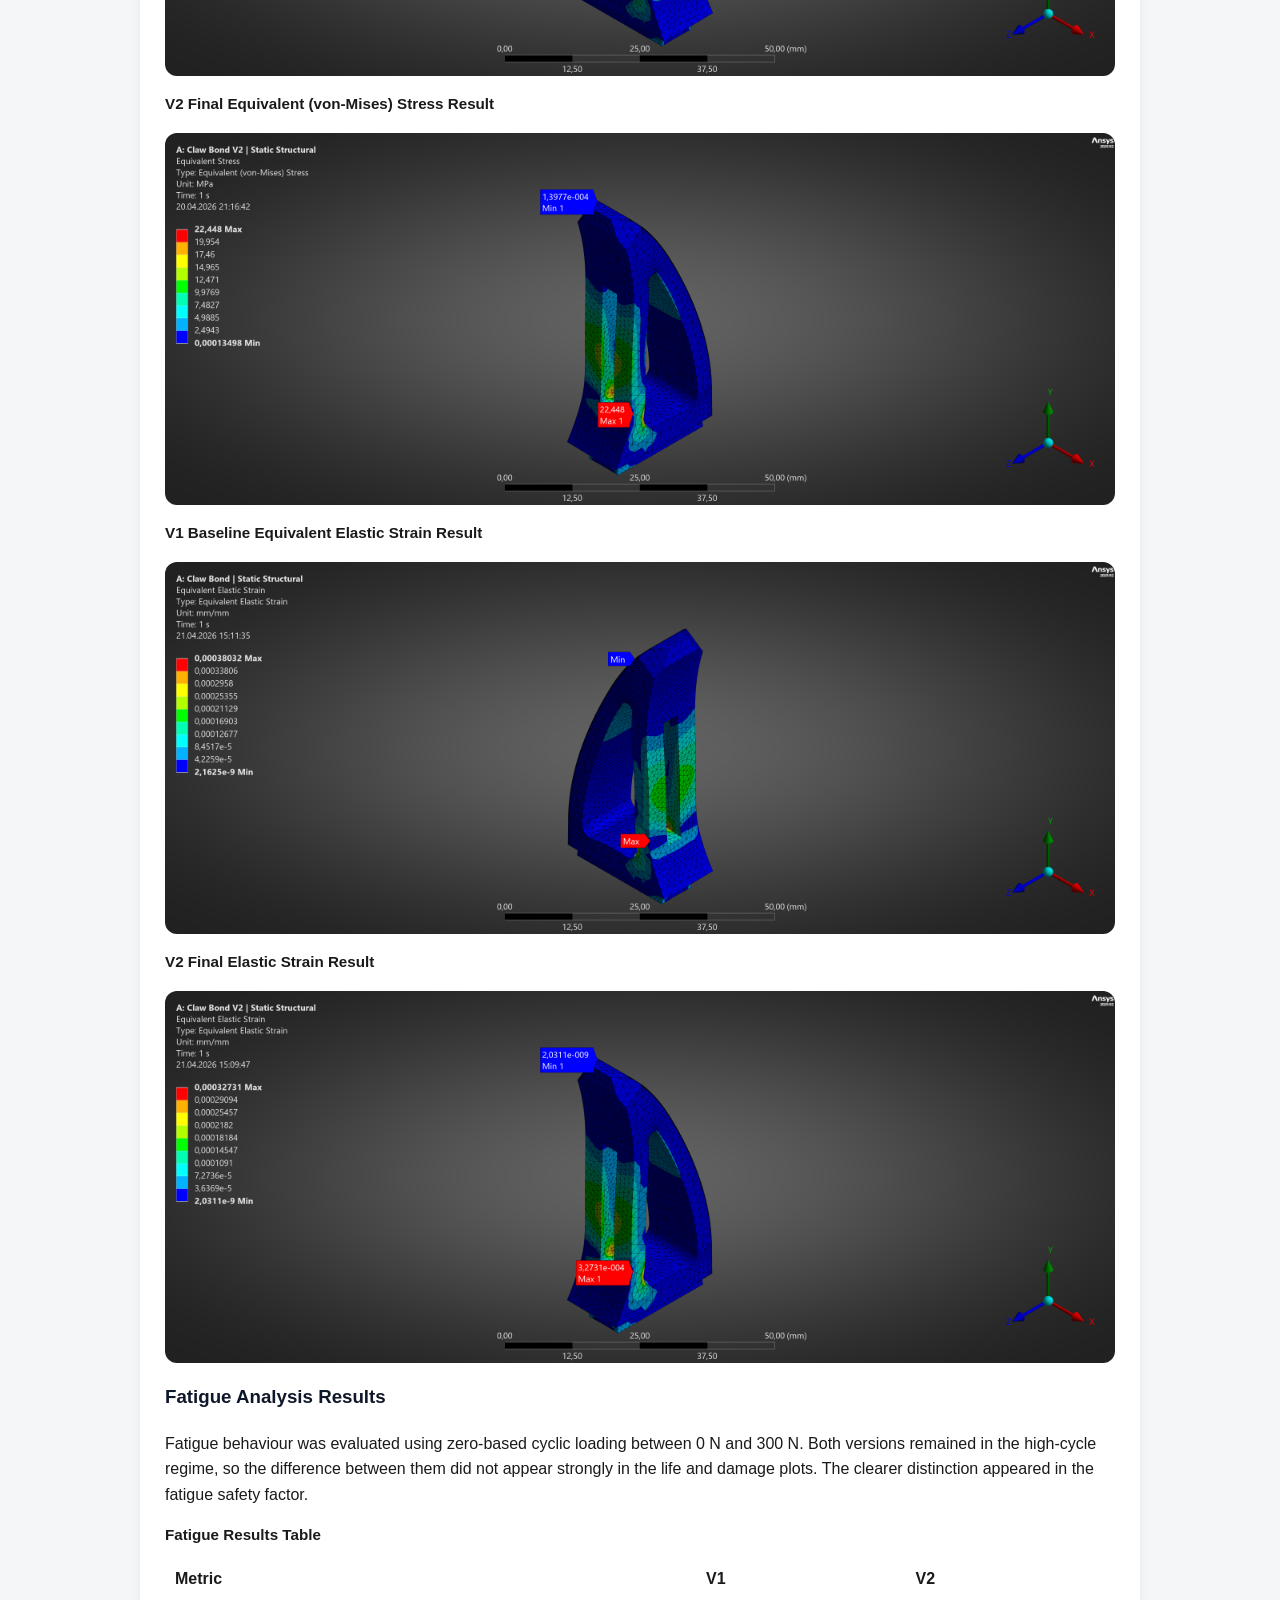
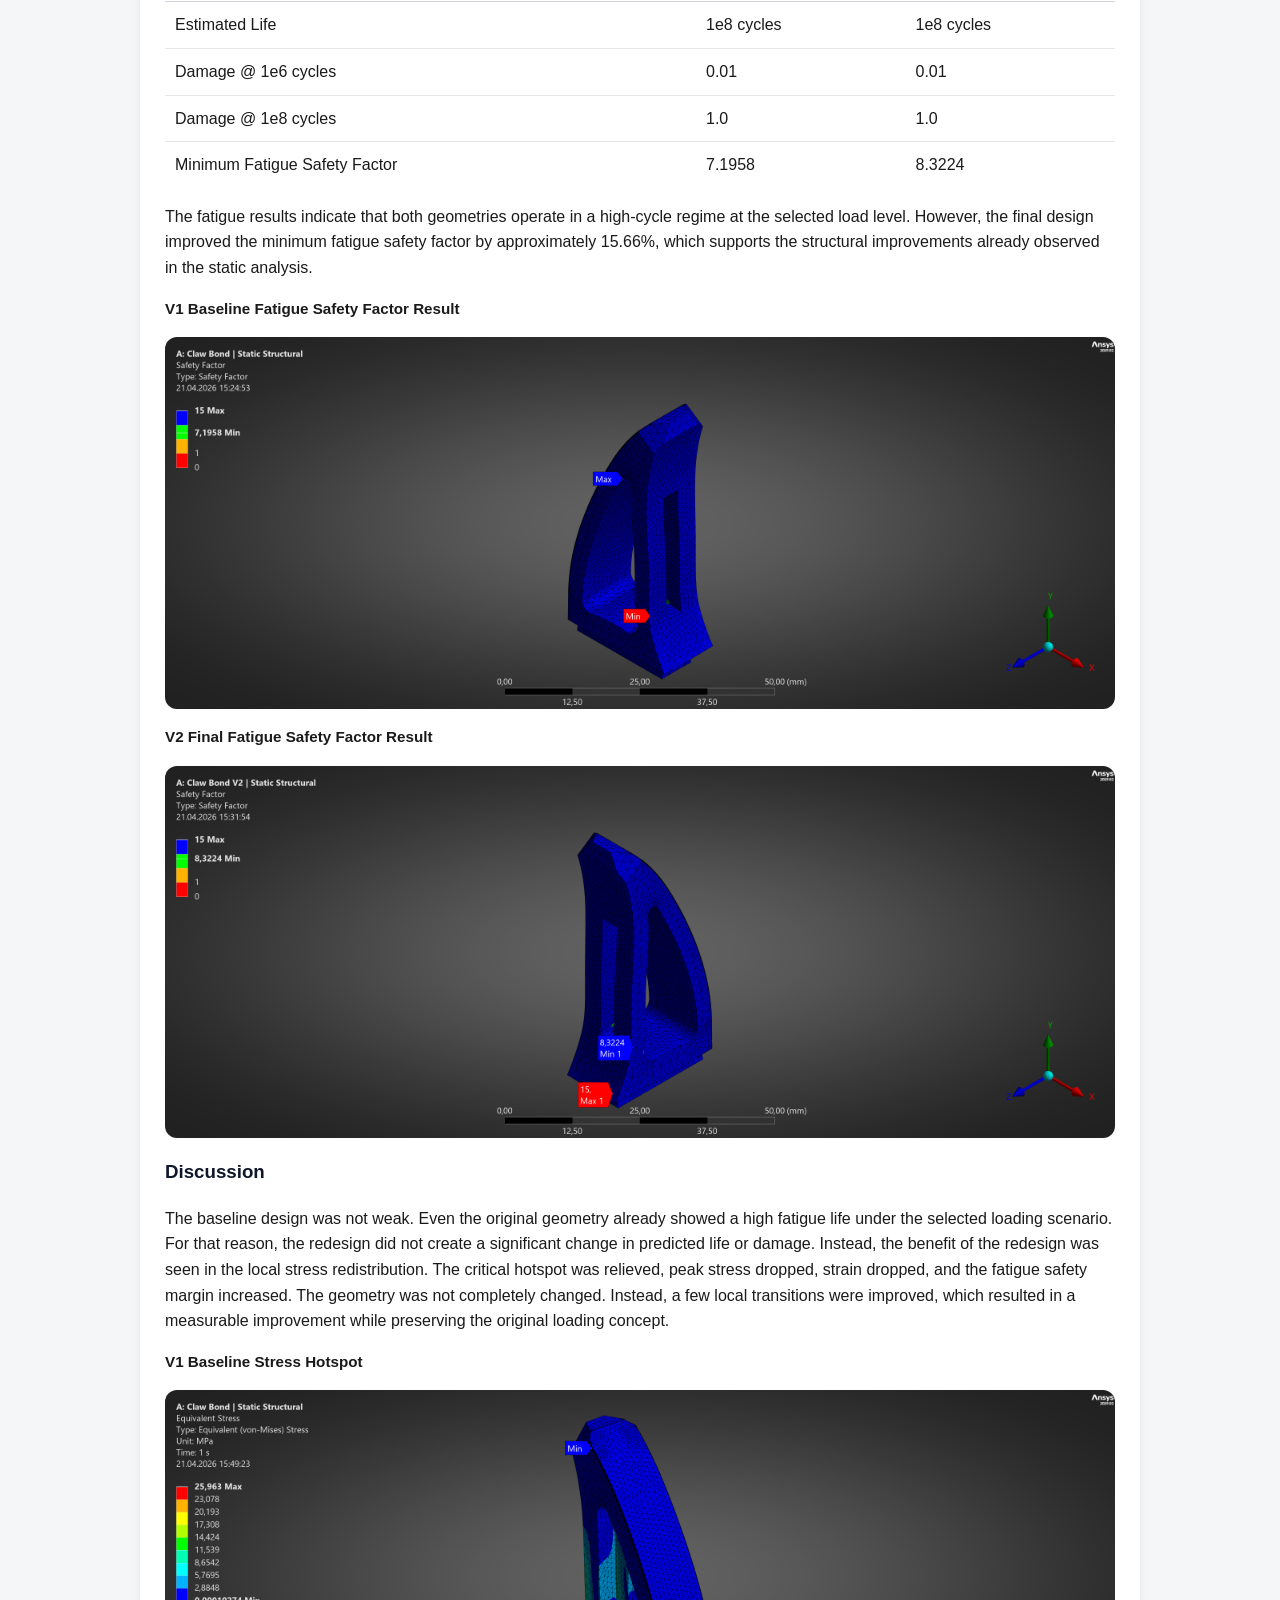
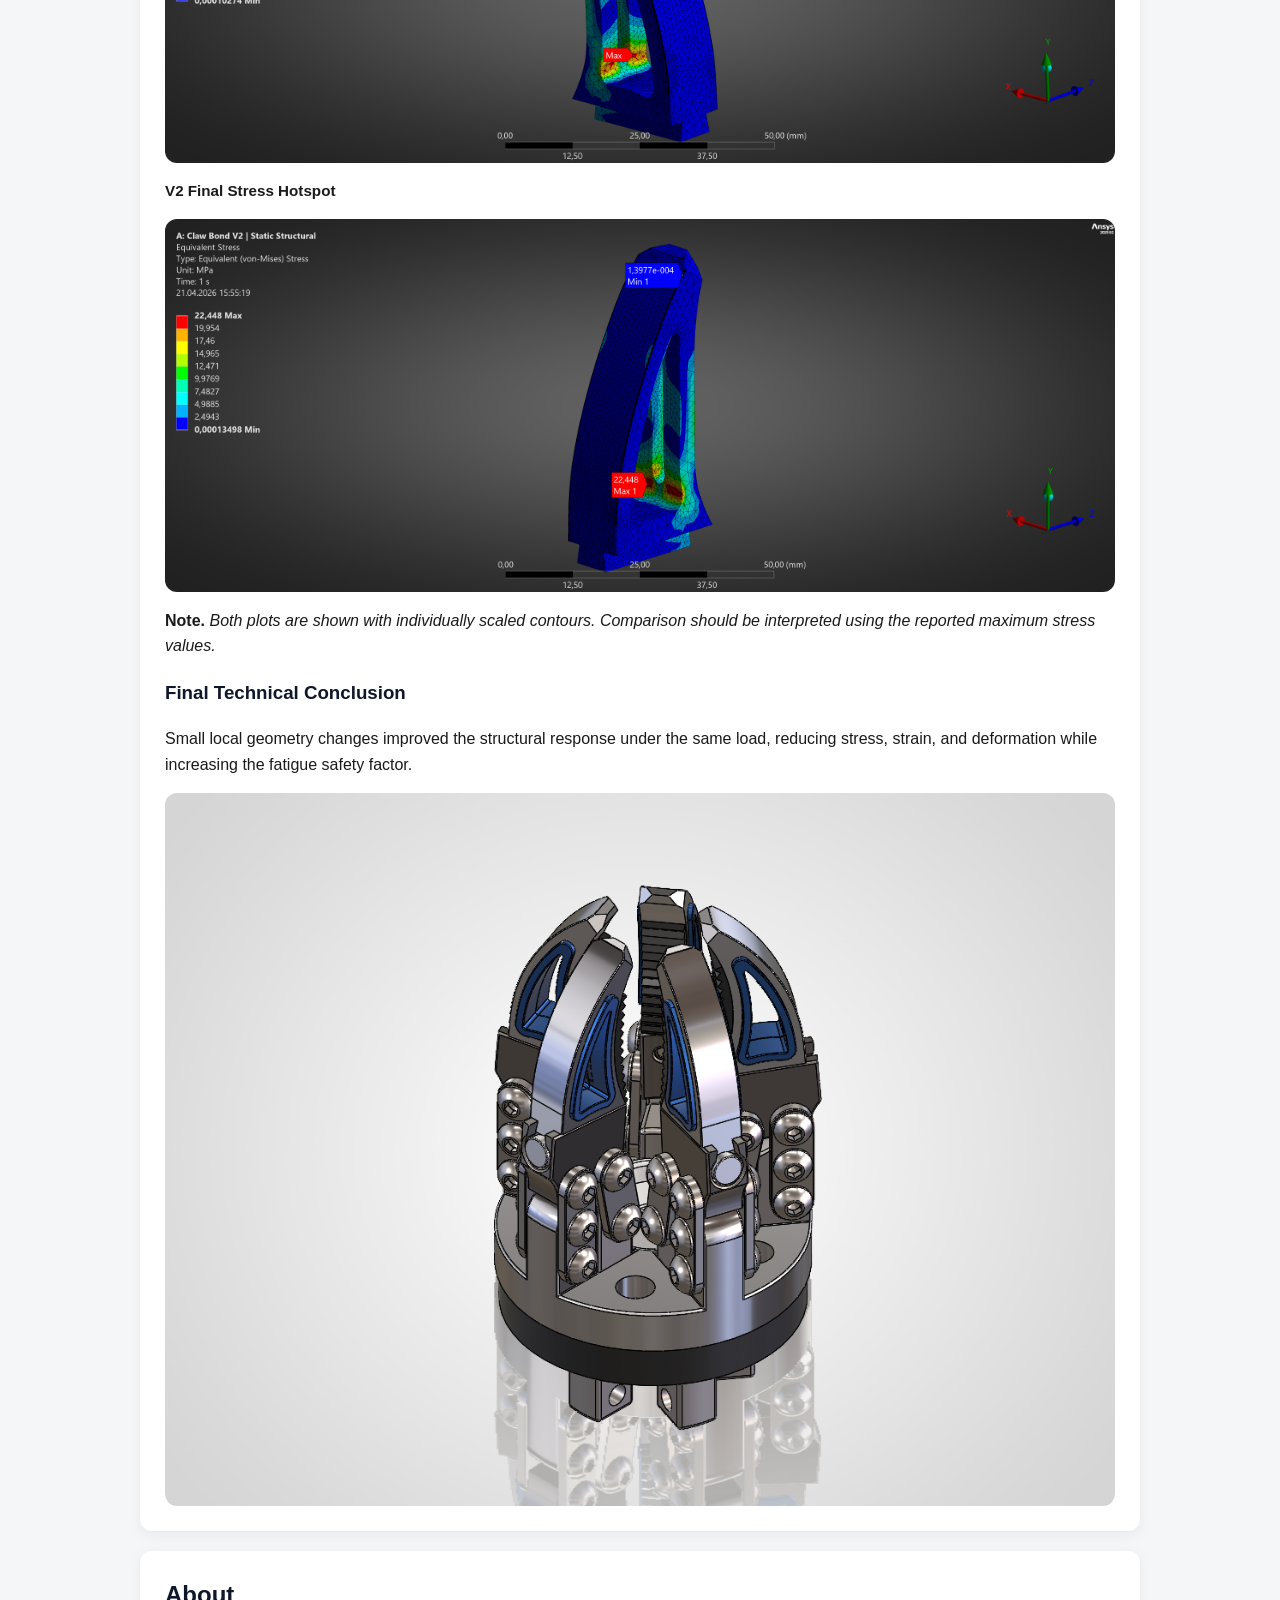
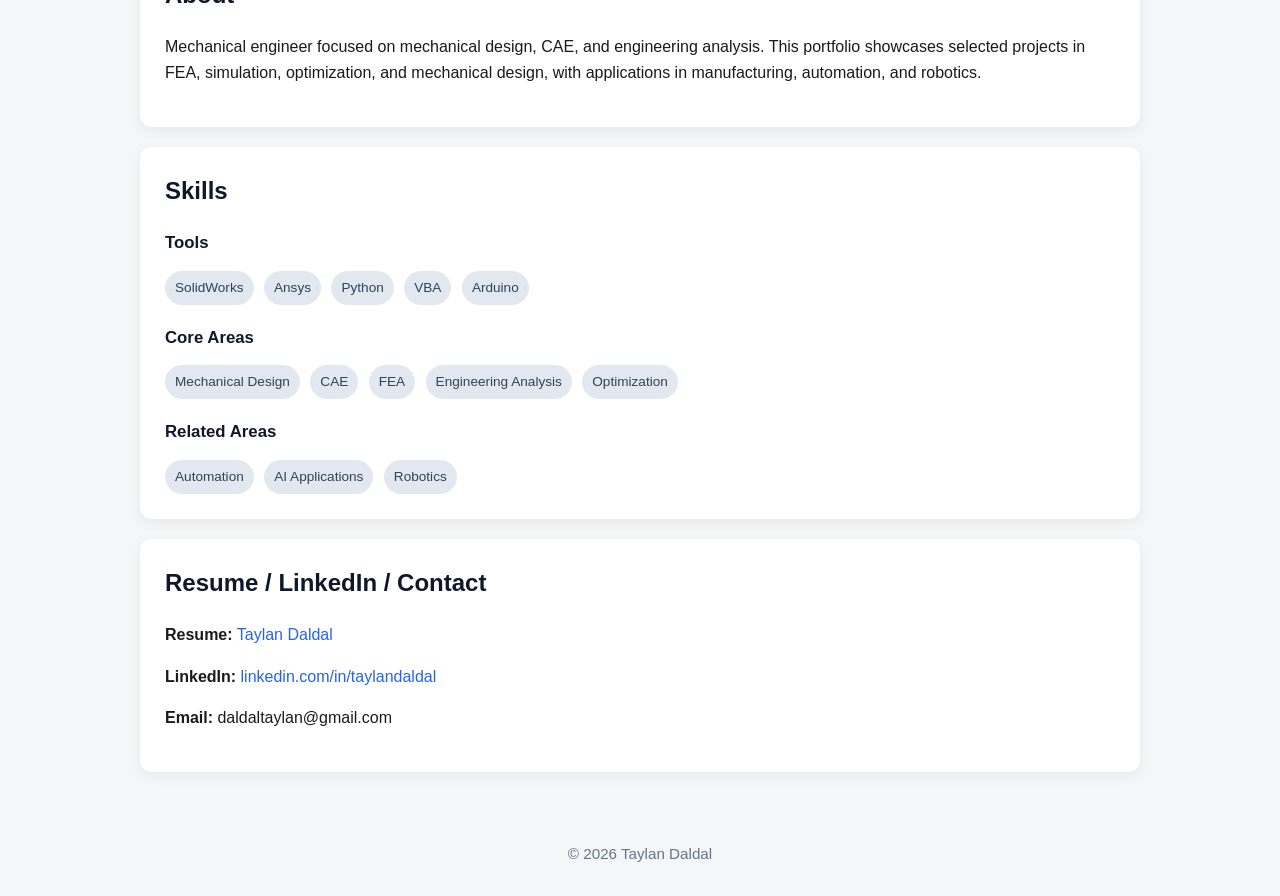
==== commit 2b555300: "Update project1.html" ====
--- a/project1.html
+++ b/project1.html
@@ -4,7 +4,7 @@
   <meta charset="UTF-8" />
   <meta name="viewport" content="width=device-width, initial-scale=1.0" />
   <title>Project 1 | Taylan Daldal</title>
-  <link rel="stylesheet" href="style.css" />
+  <link rel="stylesheet" href="style.css?v=20" />
 </head>
 <body data-page="project1">
   <header>
@@ -24,11 +24,11 @@
   </header>
 
   <div class="container">
-
     <div class="section">
-      <div style="display:flex; justify-content:space-between; align-items:center; gap:16px; margin-bottom:16px; flex-wrap:wrap;">
-        <a href="index.html" class="back-link" data-i18n="backLink" style="margin-bottom:0;">← Back to Featured Projects</a>
-        <a href="project3.html" class="back-link" style="margin-bottom:0;">Next Project →</a>
+      <div class="project-nav">
+        <a href="project2.html" class="back-link project-nav-link nav-left" data-i18n="previousProject">← Previous Project</a>
+        <a href="index.html" class="back-link project-nav-link nav-center" data-i18n="backLink">← Back to Featured Projects</a>
+        <a href="project4.html" class="back-link project-nav-link nav-right" data-i18n="nextProject">Next Project →</a>
       </div>
 
       <h2 data-i18n="project1Title">Project 1</h2>
@@ -48,7 +48,6 @@
           <img src="project1/v1main.PNG" alt="Version 1 main design view" style="width:100%; height:auto; display:block; border-radius:12px;">
           <p style="text-align:center; margin-top:8px; font-size:0.95rem;"><strong data-i18n="v1Baseline">V1 Baseline</strong></p>
         </div>
-
         <div>
           <img src="project1/v2main.PNG" alt="Version 2 main design view" style="width:100%; height:auto; display:block; border-radius:12px;">
           <p style="text-align:center; margin-top:8px; font-size:0.95rem;"><strong data-i18n="v2FinalIteration">V2 Final Iteration</strong></p>
@@ -61,9 +60,70 @@
       </div>
 
       <p class="tools-line"><strong data-i18n="toolsLabel">Tools:</strong> SolidWorks, ANSYS Mechanical</p>
-      <p class="tools-line"><strong data-i18n="referenceModelLabel">Reference Model:</strong> KUKA KR16</p>
+      <p class="tools-line"><strong data-i18n="referenceModelLabel">Reference Model:</strong> <span data-i18n="referenceModelValue">KR16-Type Gripper</span></p>
+      <p class="tools-line"><strong data-i18n="relatedSectorsLabel">Related Sectors:</strong> <span data-i18n="relatedSectorsValue">Industrial Automation & Robotics, End-of-Arm Tooling, Assembly Automation, Material Handling, Smart Manufacturing</span></p>
+
+      <h3 data-i18n="achievementsTitle">Achievements</h3>
+      <p data-i18n="achievementsIntro">
+        The final V2 design reduced the critical stress concentration and elastic strain while improving the fatigue safety margin under the same 300 N load case.
+      </p>
+
+      <div class="table-scroll-auto">
+        <table>
+          <thead>
+            <tr>
+              <th data-i18n="tableAchievement">Achievement</th>
+              <th>V1</th>
+              <th>V2</th>
+              <th data-i18n="tableChange">Change</th>
+            </tr>
+          </thead>
+          <tbody>
+            <tr>
+              <td data-i18n="achievementPeakStress">Peak von Mises stress</td>
+              <td>25.963 MPa</td>
+              <td>22.448 MPa</td>
+              <td>-13.54%</td>
+            </tr>
+            <tr>
+              <td data-i18n="achievementElasticStrain">Equivalent elastic strain</td>
+              <td>0.00038032</td>
+              <td>0.00032731</td>
+              <td>-13.94%</td>
+            </tr>
+            <tr>
+              <td data-i18n="achievementTotalDeformation">Total deformation</td>
+              <td>0.008805 mm</td>
+              <td>0.008524 mm</td>
+              <td>-3.19%</td>
+            </tr>
+            <tr>
+              <td data-i18n="achievementDirectionalY">Directional deformation (Y)</td>
+              <td>0.006646 mm</td>
+              <td>0.006353 mm</td>
+              <td>-4.41%</td>
+            </tr>
+            <tr>
+              <td data-i18n="achievementMinSafetyFactor">Minimum fatigue safety factor</td>
+              <td>7.1958</td>
+              <td>8.3224</td>
+              <td>+15.66%</td>
+            </tr>
+          </tbody>
+        </table>
+      </div>
+
+      <p data-i18n="achievementsText1">
+        The most important result was the reduction of the local stress concentration. V2 reduced peak von Mises stress by 13.54% and equivalent elastic strain by 13.94%, while increasing the minimum fatigue safety factor by 15.66%.
+      </p>
+      <p data-i18n="achievementsText2">
+        These improvements were achieved through small local geometry refinements without changing the overall loading concept or the global form of the finger.
+      </p>
 
       <h3 data-i18n="objectiveTitle">Objective</h3>
+      <p data-i18n="objectiveIntro">
+        In a robotic gripping application, repeated force transfer through the finger can create localized stress concentrations around geometric transitions, potentially reducing structural durability over repeated operating cycles.
+      </p>
       <p data-i18n="objectiveText">
         The aim of the study was to reduce stress concentration in the critical root region of the gripper finger, lower elastic strain, and improve fatigue behavior under the same loading and boundary conditions. The focus was not on changing the global form of the part, but on refining a few local geometric transitions along the load path.
       </p>
@@ -83,13 +143,12 @@
 
       <h3 data-i18n="modelSetupTitle">Model and Analysis Setup</h3>
       <p data-i18n="modelSetupText">
-        The part material was defined as Aluminum 6061-T6. Structural performance was evaluated in ANSYS using both Static Structural and Stress-Life Fatigue analysis. A 300 N load case was applied to the finger. Fatigue was assessed using zero-based cyclic loading (0 → 300 N → 0) with Goodman mean stress correction and Equivalent (von-Mises) stress as the fatigue stress component.
+        The part material was defined as Aluminum 6061-T6. Structural performance was evaluated in ANSYS using both Static Structural and Stress-Life Fatigue analysis. A 300 N load was applied to the inner load-face region to represent force transfer through the finger during a representative gripping load case. The base interface was fixed to represent the structural restraint provided by the gripper body. The same loading and support conditions were maintained for both design versions to ensure a direct comparison. Fatigue was assessed using zero-based cyclic loading (0 → 300 N → 0) with Goodman mean stress correction and Equivalent (von-Mises) stress as the fatigue stress component.
       </p>
 
       <img src="project1/v1force.png" alt="Version 1 force and support" style="max-width:100%; height:auto; display:block; margin:16px auto 0; border-radius:12px;">
 
       <p style="margin-top:16px; margin-bottom:8px; font-size:0.95rem;"><strong data-i18n="analysisSetupTableTitle">Analysis Setup</strong></p>
-
       <table style="width:100%; border-collapse:collapse; margin-top:8px;">
         <thead>
           <tr>
@@ -139,7 +198,7 @@
       </p>
 
       <div class="table-scroll">
-        <table style="width:100%; border-collapse:collapse;">
+        <table style="width:100%; border-collapse:collapse; margin-top:8px;">
           <thead>
             <tr>
               <th style="text-align:left; padding:10px; border-bottom:1px solid #d1d5db;" data-i18n="meshTableColMesh">Mesh</th>
@@ -192,10 +251,11 @@
       </p>
 
       <h3 data-i18n="designVersionsTitle">Design Iteration</h3>
-
-      <p>
-        <span data-i18n="v1BaselineText">The first version was the original finger geometry.</span>
-        <span data-i18n="v2FinalText">Two local geometry refinements were introduced in the final version. R2.0 mm fillets were added to the two lower slot corners. The critical inner root fillet was increased from approximately R2.03 mm to R2.5 mm, which was the smallest radius that provided clear stress relief at the hotspot without conflicting with the adjacent slot geometry constraints. These modifications were selected to smooth the local load path, reduce abrupt stress transitions, and relieve the hotspot identified in the baseline analysis.</span>
+      <p style="margin-top:16px; margin-bottom:8px; font-size:0.95rem;"><strong data-i18n="v1BaselineTitle">V1 – Baseline</strong></p>
+      <p data-i18n="v1BaselineText">The first version was the original finger geometry.</p>
+      <p style="margin-top:16px; margin-bottom:8px; font-size:0.95rem;"><strong data-i18n="v2FinalTitle">V2 – Final Iteration</strong></p>
+      <p data-i18n="v2FinalText">
+        Two local geometry refinements were introduced in the final version. R2.0 mm fillets were added to the two lower slot corners. The critical inner root fillet was increased from approximately R2.03 mm to R2.5 mm, which was the smallest radius that provided clear stress relief at the hotspot without conflicting with the adjacent slot geometry constraints. These modifications were selected to smooth the local load path, reduce abrupt stress transitions, and relieve the hotspot identified in the baseline analysis.
       </p>
 
       <div class="project-top-row">
@@ -204,7 +264,6 @@
           <img src="project1/f11.PNG" alt="Version 1 comparison view" style="width:100%; height:auto; display:block; border-radius:12px;">
           <img src="project1/r11.PNG" alt="Version 1 comparison view" style="width:100%; height:auto; display:block; border-radius:12px; margin-top:8px;">
         </div>
-
         <div>
           <p style="text-align:center; margin-top:8px; margin-bottom:8px; font-size:0.95rem;"><strong data-i18n="v2FinalIteration">V2 Final Iteration</strong></p>
           <img src="project1/f22.PNG" alt="Version 2 comparison view" style="width:100%; height:auto; display:block; border-radius:12px;">
@@ -218,7 +277,6 @@
       </p>
 
       <p style="margin-top:16px; margin-bottom:8px; font-size:0.95rem;"><strong data-i18n="staticTableTitle">Static Results Table</strong></p>
-
       <table style="width:100%; border-collapse:collapse; margin-top:8px;">
         <thead>
           <tr>
@@ -278,7 +336,6 @@
       </p>
 
       <p style="margin-top:16px; margin-bottom:8px; font-size:0.95rem;"><strong data-i18n="fatigueTableTitle">Fatigue Results Table</strong></p>
-
       <table style="width:100%; border-collapse:collapse; margin-top:8px;">
         <thead>
           <tr>
@@ -347,8 +404,7 @@
     <div class="section">
       <h2 data-i18n="aboutTitle">About</h2>
       <p data-i18n="aboutText">
-        Mechanical engineer focused on mechanical design, CAE, and engineering analysis.
-        This portfolio showcases selected projects in FEA, simulation, optimization, and mechanical design, with applications in manufacturing, automation, and robotics.
+        Mechanical engineer focused on mechanical design, CAE, and engineering analysis. This portfolio showcases selected projects in FEA, simulation, optimization, and mechanical design, with applications in manufacturing, automation, and robotics.
       </p>
     </div>
 
@@ -387,13 +443,12 @@
       <p><strong data-i18n="linkedinLabel">LinkedIn:</strong> <a href="https://www.linkedin.com/in/taylandaldal/" target="_blank">linkedin.com/in/taylandaldal</a></p>
       <p><strong data-i18n="emailLabel">Email:</strong> daldaltaylan@gmail.com</p>
     </div>
-
   </div>
 
   <footer>
     © 2026 Taylan Daldal
   </footer>
 
-  <script src="script.js?v=18"></script>
+  <script src="script.js?v=20"></script>
 </body>
 </html>
--- a/style.css
+++ b/style.css
@@ -153,7 +153,15 @@
   margin-top: 18px;
 }
 
+.project-three-row {
+  display: grid;
+  grid-template-columns: repeat(3, 1fr);
+  gap: 16px;
+  margin-top: 18px;
+}
+
 .project-top-row img,
+.project-three-row img,
 .project-full-stack img,
 .project-hero-image img {
   width: 100%;
@@ -172,6 +180,13 @@
 
 .project-full-stack img + img {
   margin-top: 16px;
+}
+
+.comparison-label {
+  text-align: center;
+  margin-top: 8px;
+  margin-bottom: 8px;
+  font-size: 0.95rem;
 }
 
 .tools-line {
@@ -259,6 +274,37 @@
   font-size: 0.95rem;
 }
 
+.project-nav {
+  display: grid;
+  grid-template-columns: 1fr auto 1fr;
+  align-items: center;
+  gap: 12px;
+  margin-bottom: 16px;
+}
+
+.project-nav-link {
+  margin-bottom: 0;
+}
+
+.project-nav .nav-left {
+  text-align: left;
+}
+
+.project-nav .nav-center {
+  text-align: center;
+}
+
+.project-nav .nav-right {
+  text-align: right;
+}
+
+.project-nav-disabled {
+  display: inline-block;
+  font-size: 0.95rem;
+  color: #94a3b8;
+  cursor: default;
+}
+
 a {
   color: #2563eb;
   text-decoration: none;
@@ -289,6 +335,82 @@
   min-width: 1100px;
 }
 
+.table-scroll-auto {
+  width: 100%;
+  overflow-x: auto;
+  -webkit-overflow-scrolling: touch;
+  margin-top: 8px;
+}
+
+.table-scroll-auto table {
+  width: 100%;
+  min-width: 760px;
+  border-collapse: collapse;
+}
+
+.table-scroll-auto th,
+.table-scroll-auto td {
+  text-align: left;
+  padding: 10px;
+  border-bottom: 1px solid #e5e7eb;
+  vertical-align: top;
+}
+
+.table-scroll-auto th {
+  border-bottom-color: #d1d5db;
+}
+
+body[data-page="project2"] .section img,
+body[data-page="project3"] .section img,
+body[data-page="project4"] .section img {
+  cursor: zoom-in;
+}
+
+.image-lightbox {
+  position: fixed;
+  inset: 0;
+  z-index: 9999;
+  display: none;
+  align-items: center;
+  justify-content: center;
+  padding: 28px;
+  background: rgba(2, 6, 23, 0.92);
+  box-sizing: border-box;
+}
+
+.image-lightbox.show {
+  display: flex;
+}
+
+.image-lightbox img {
+  max-width: 94vw;
+  max-height: 90vh;
+  width: auto;
+  height: auto;
+  object-fit: contain;
+  border-radius: 10px;
+  box-shadow: 0 20px 60px rgba(0,0,0,0.45);
+  cursor: zoom-out;
+}
+
+.image-lightbox-close {
+  position: fixed;
+  top: 18px;
+  right: 24px;
+  z-index: 10000;
+  border: none;
+  background: transparent;
+  color: white;
+  font-size: 2.4rem;
+  line-height: 1;
+  cursor: pointer;
+  padding: 4px 10px;
+}
+
+.image-lightbox-close:hover {
+  opacity: 0.8;
+}
+
 footer {
   text-align: center;
   padding: 30px 20px;
@@ -298,6 +420,7 @@
 
 @media (max-width: 768px) {
   .project-top-row,
+  .project-three-row,
   .project-cards {
     grid-template-columns: 1fr;
   }
@@ -311,4 +434,23 @@
     padding: 7px 12px;
     font-size: 0.9rem;
   }
-}
+
+  .project-nav {
+    grid-template-columns: 1fr;
+    justify-items: start;
+  }
+
+  .project-nav .nav-center,
+  .project-nav .nav-right {
+    text-align: left;
+  }
+
+  .image-lightbox {
+    padding: 16px;
+  }
+
+  .image-lightbox-close {
+    top: 10px;
+    right: 12px;
+  }
+}
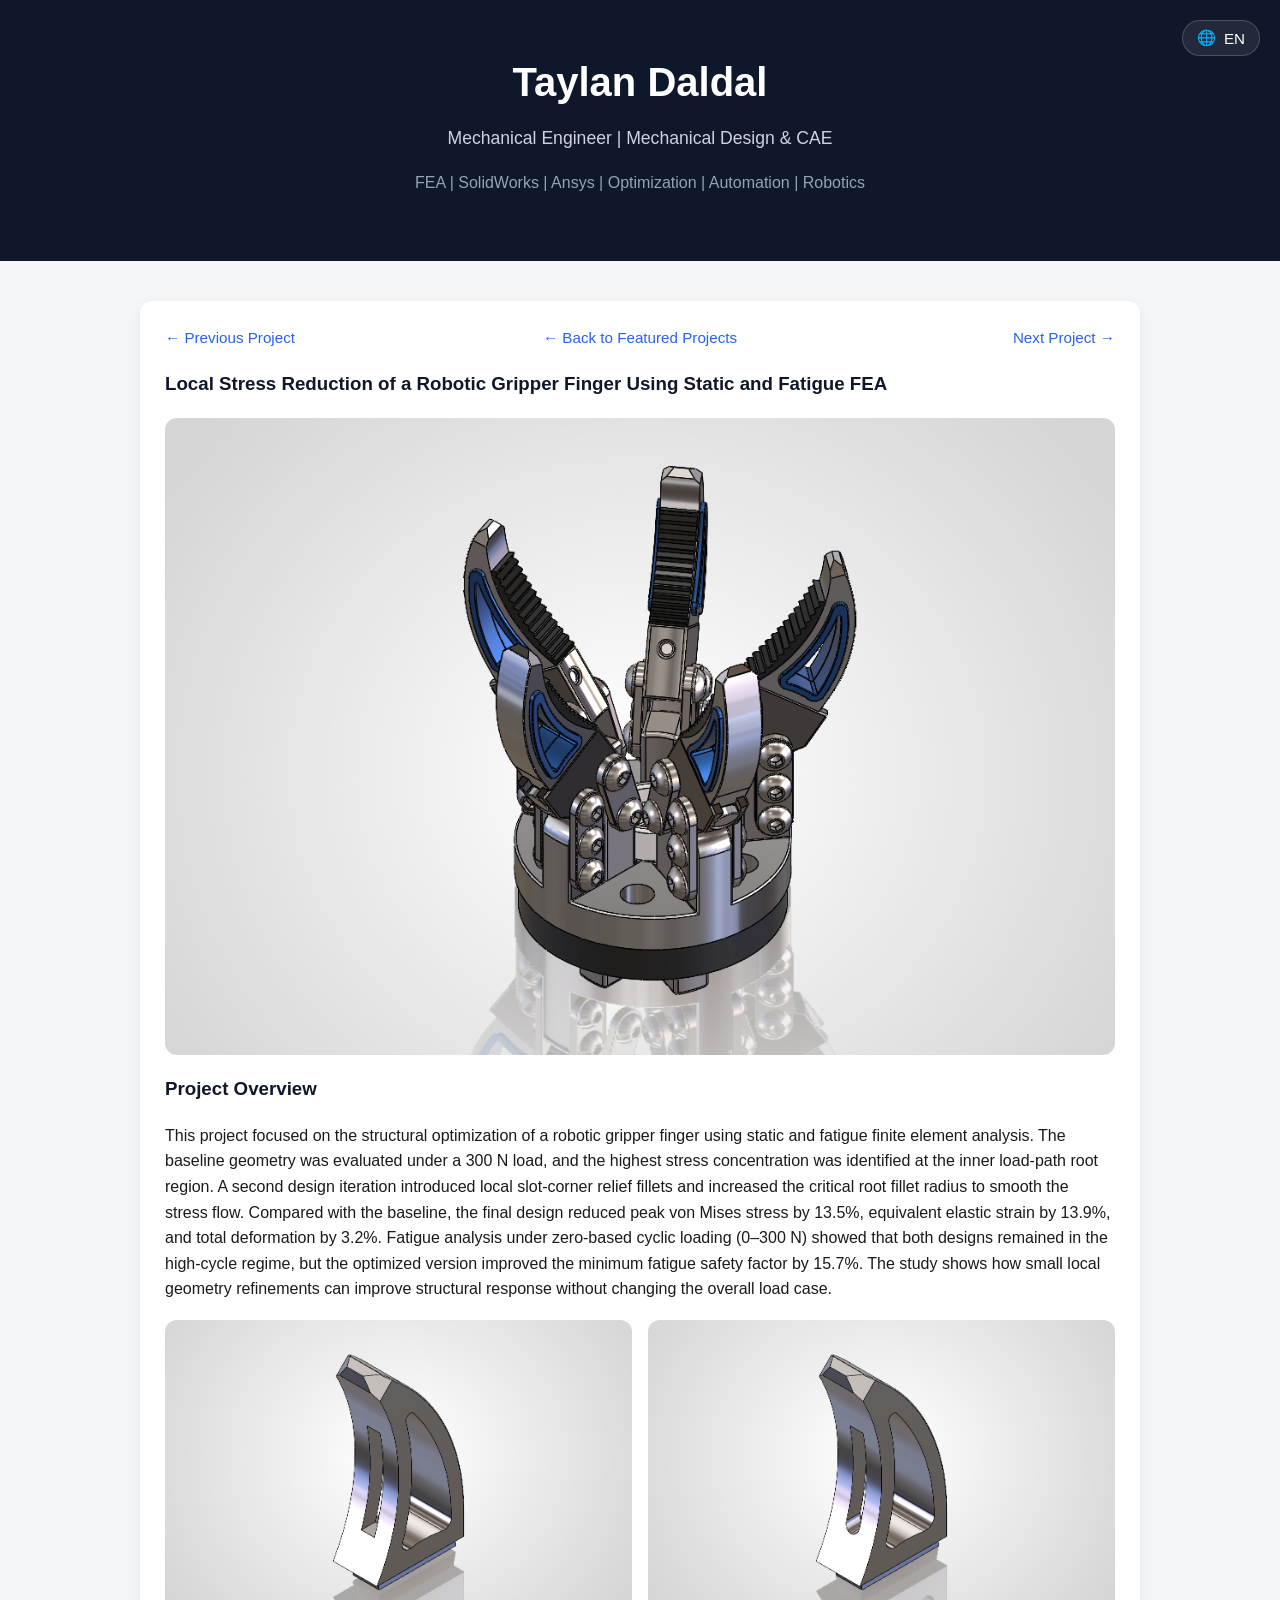
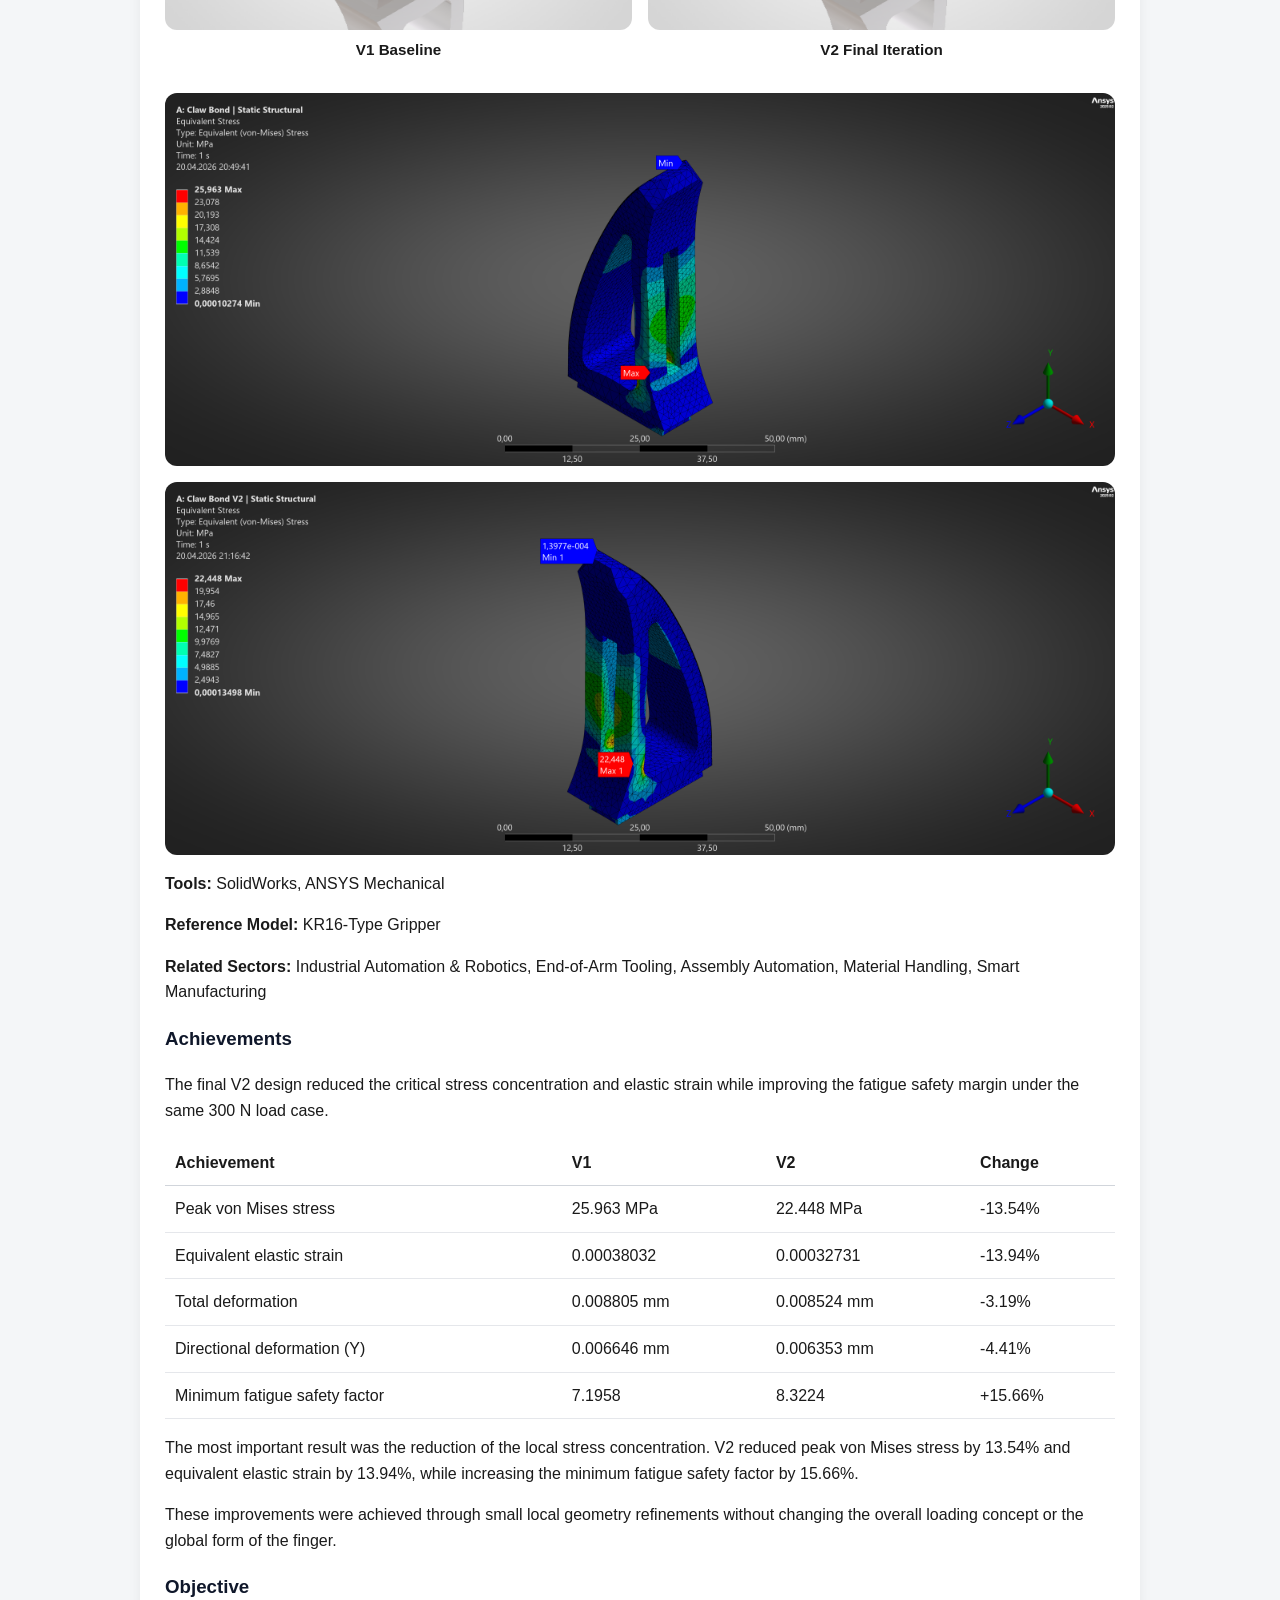
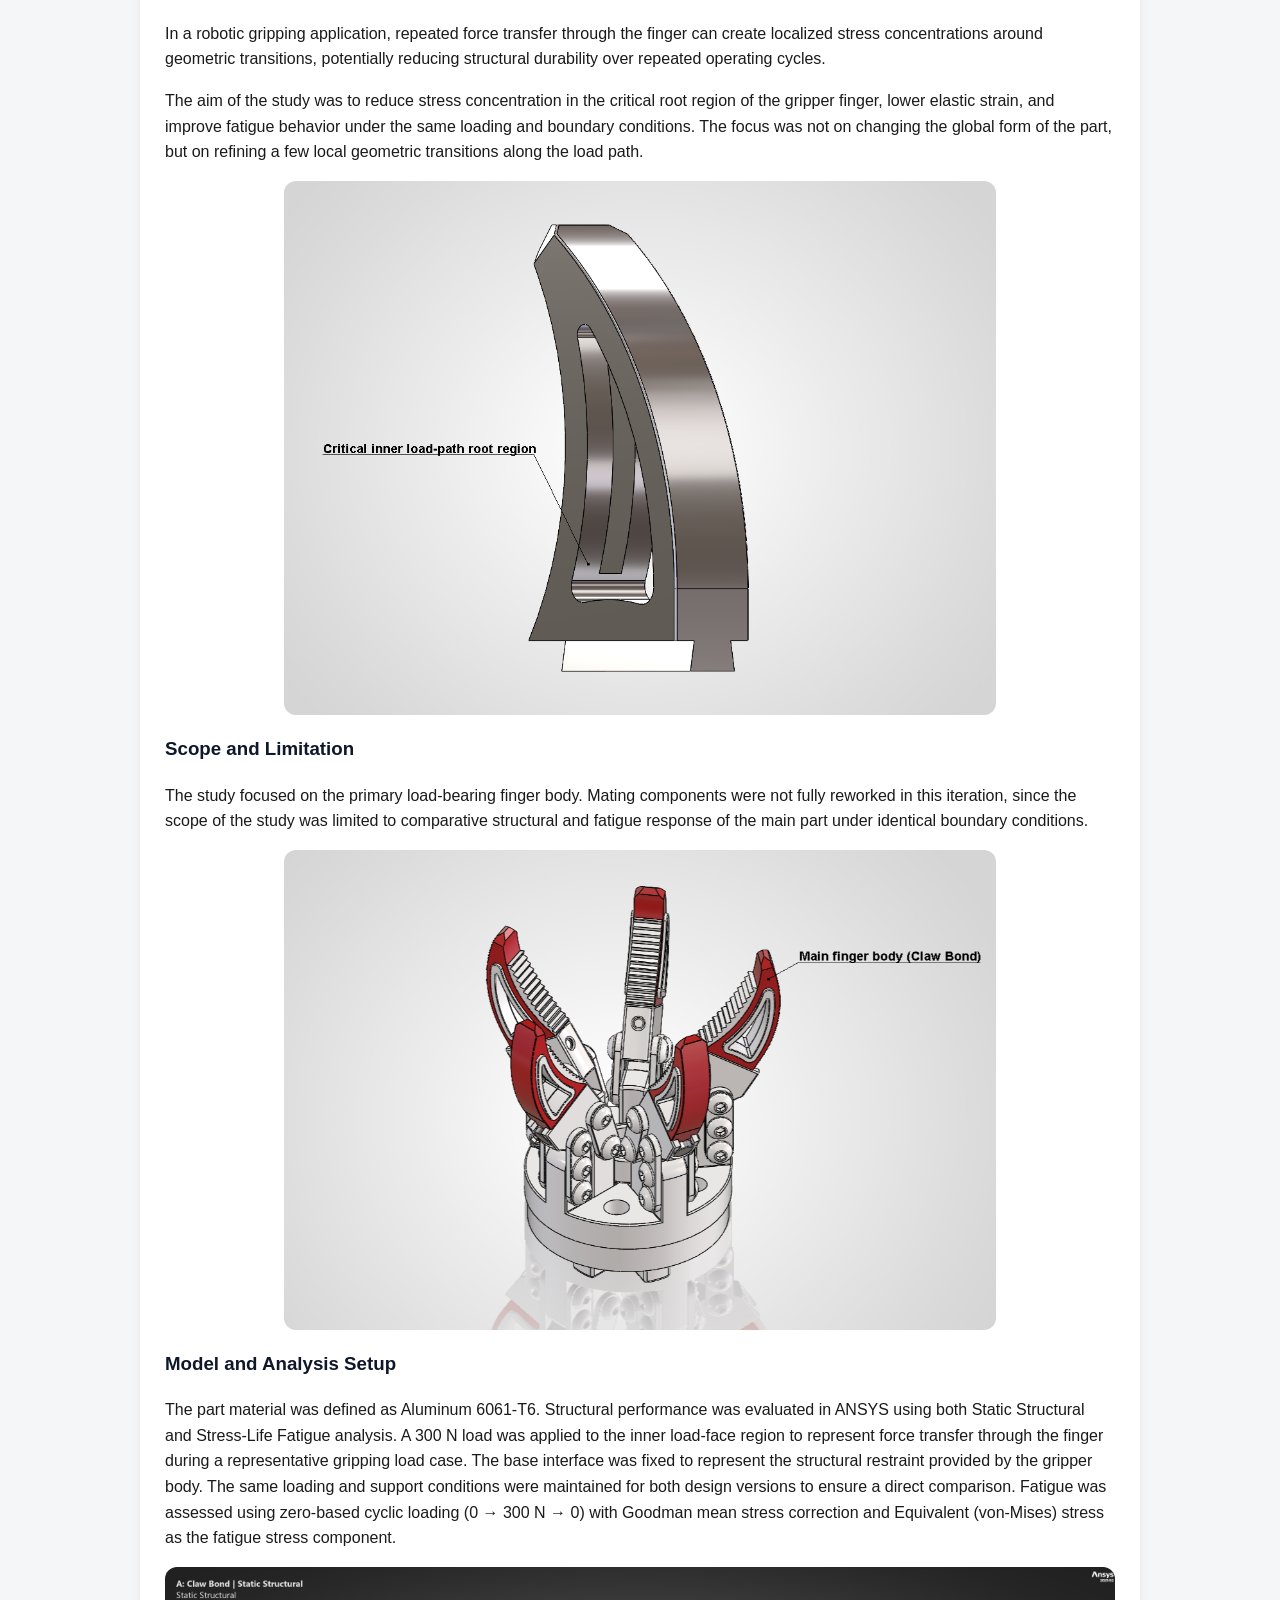
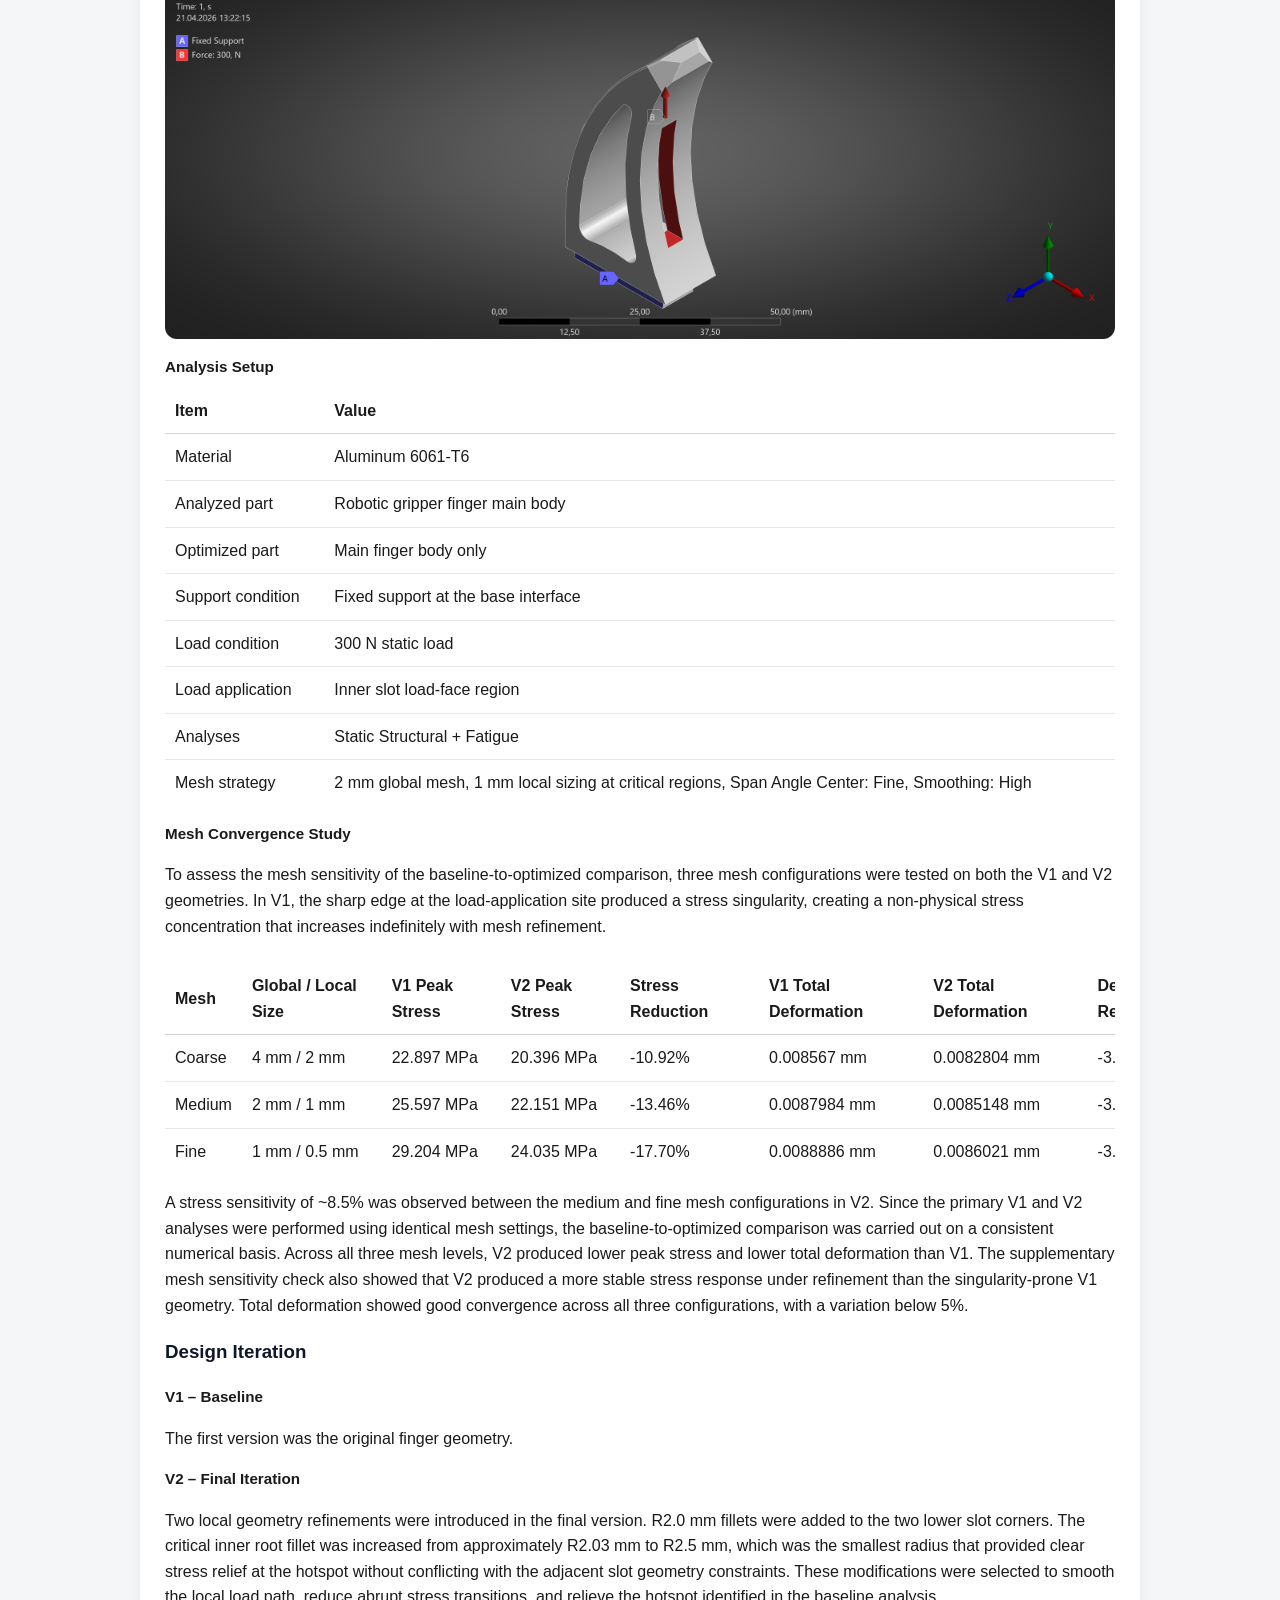
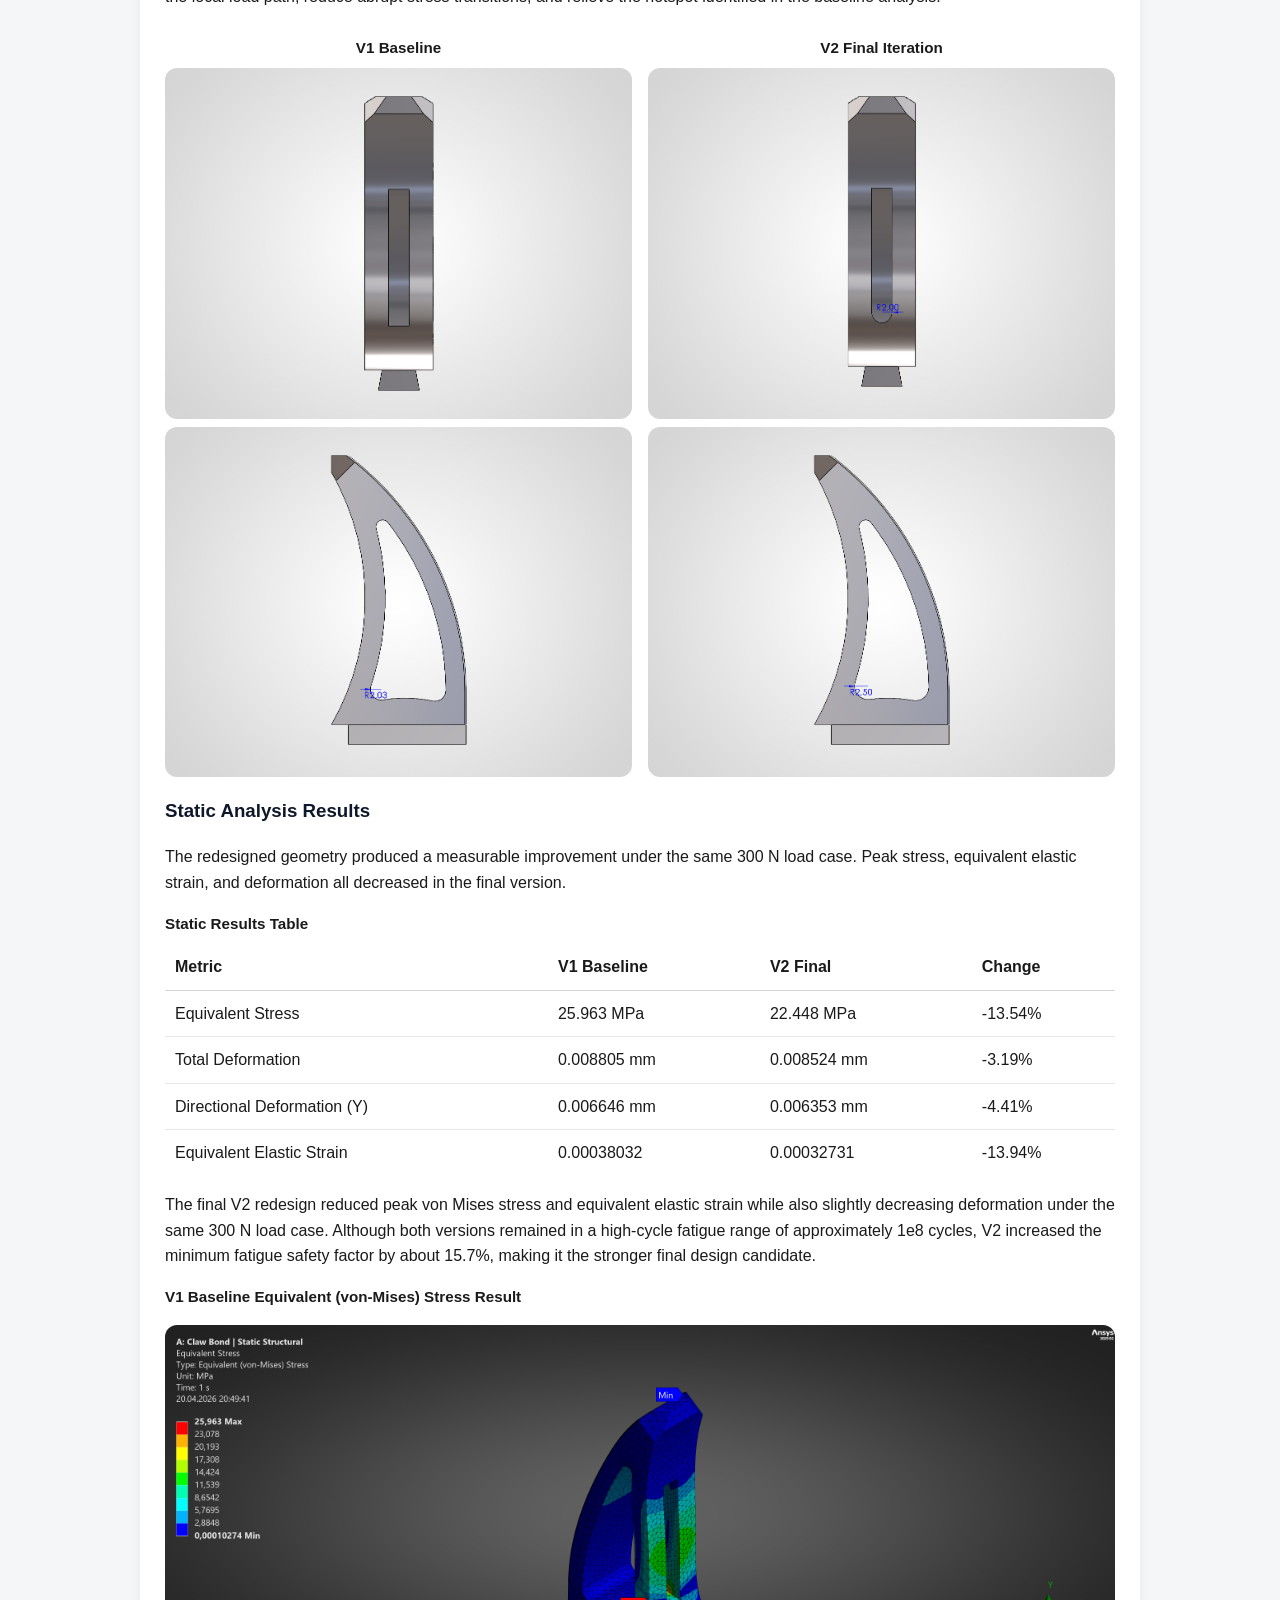
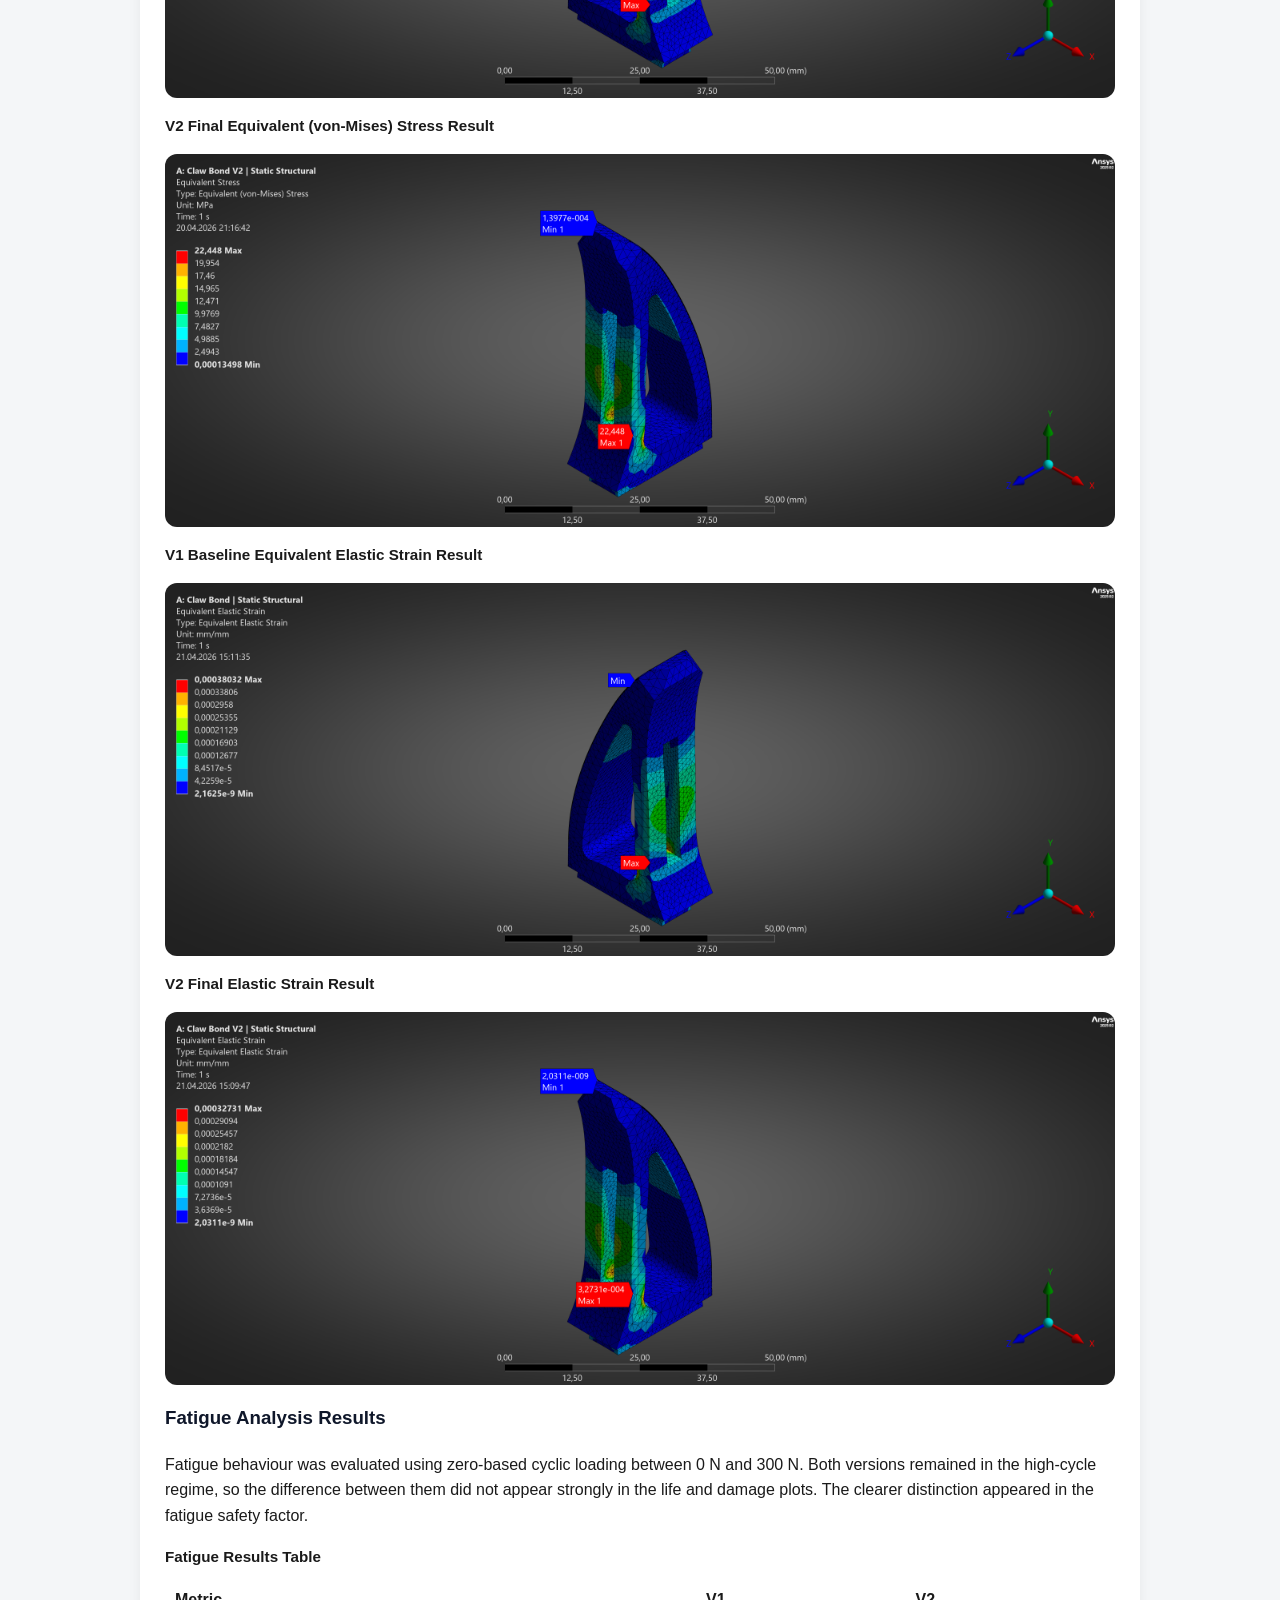
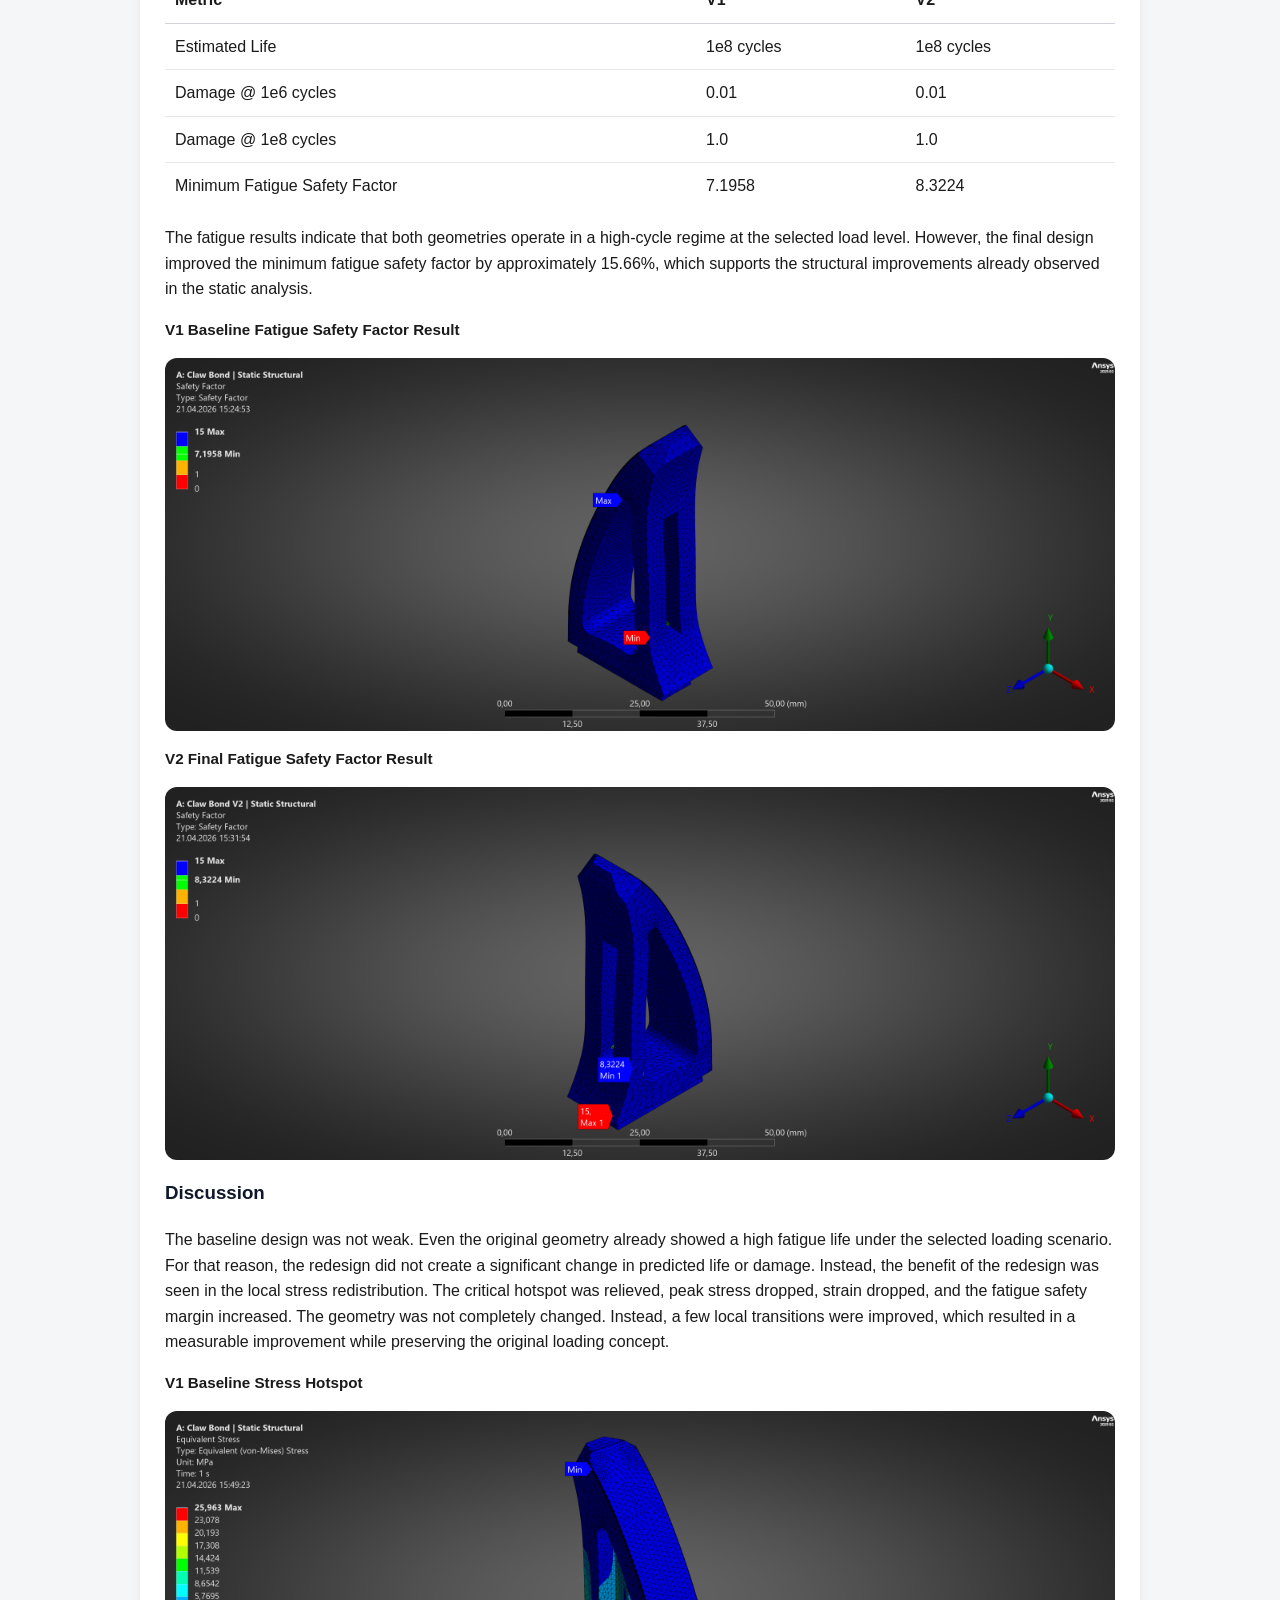
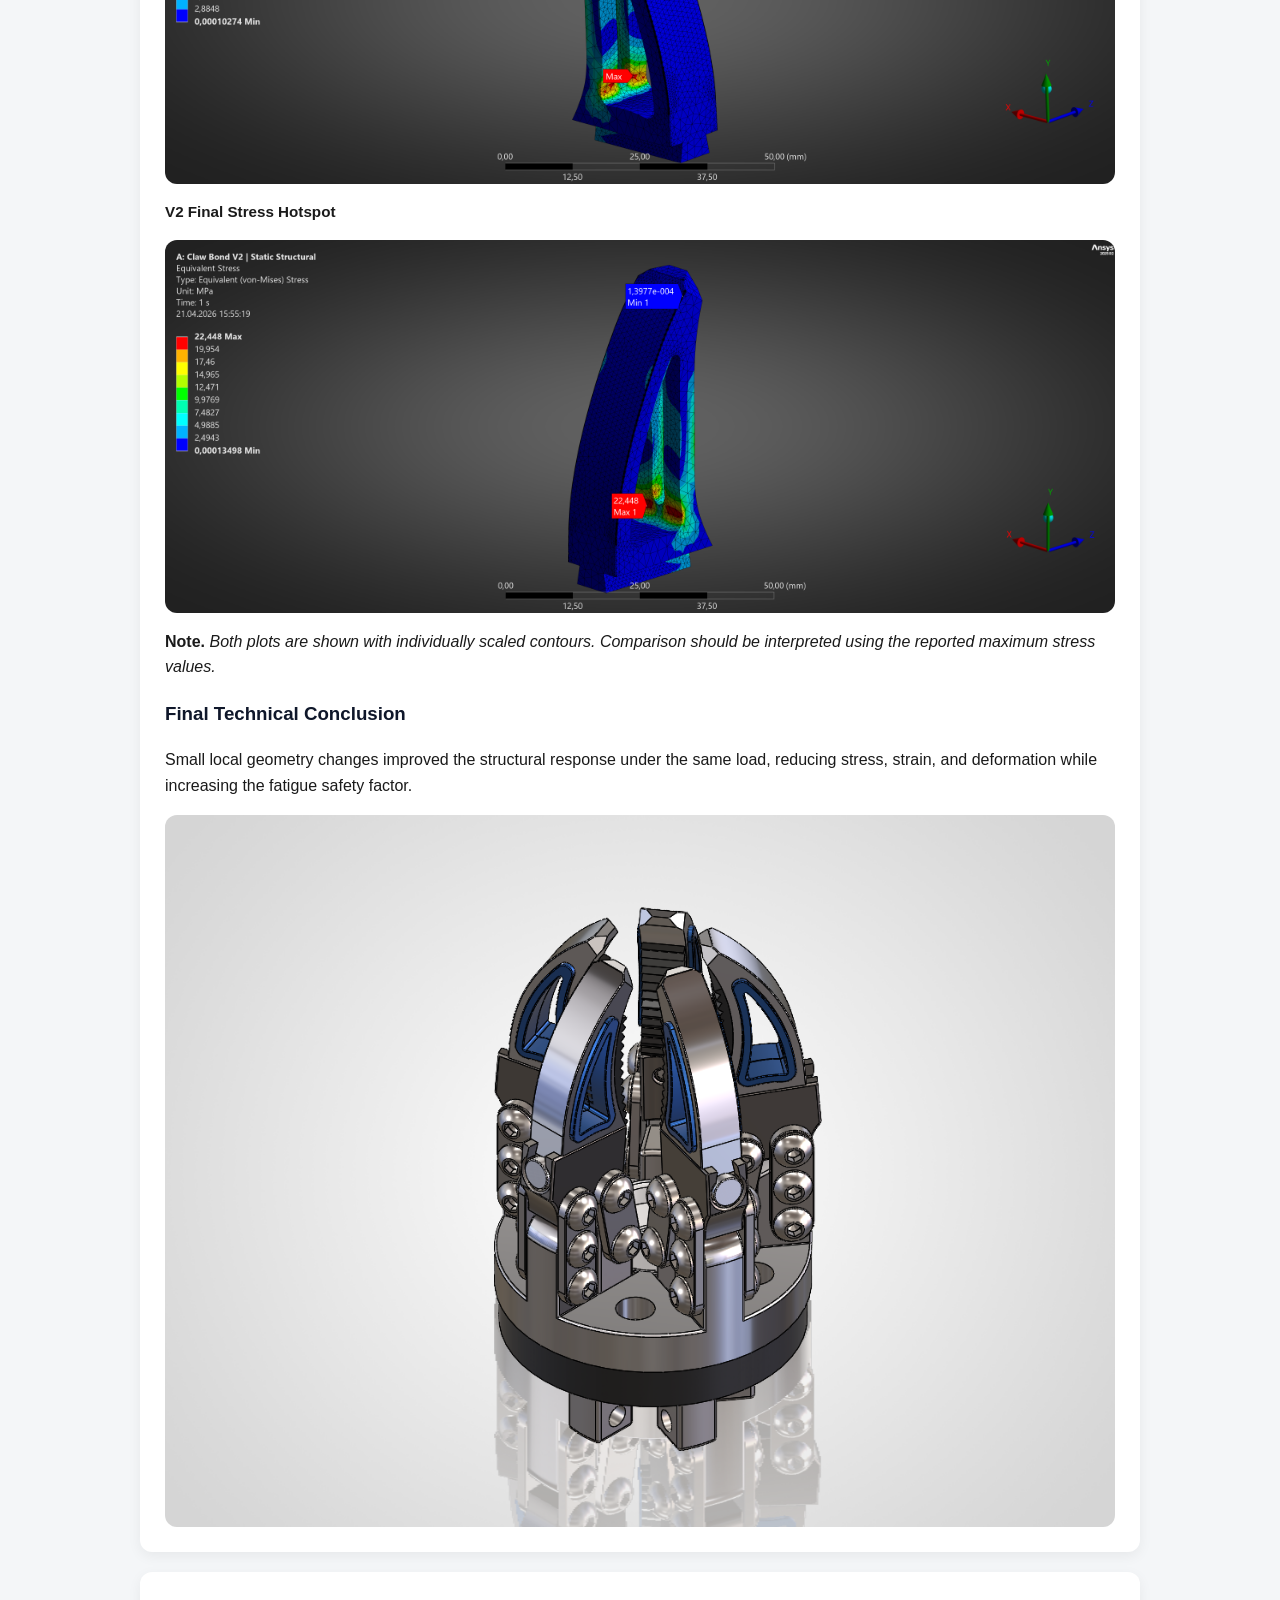
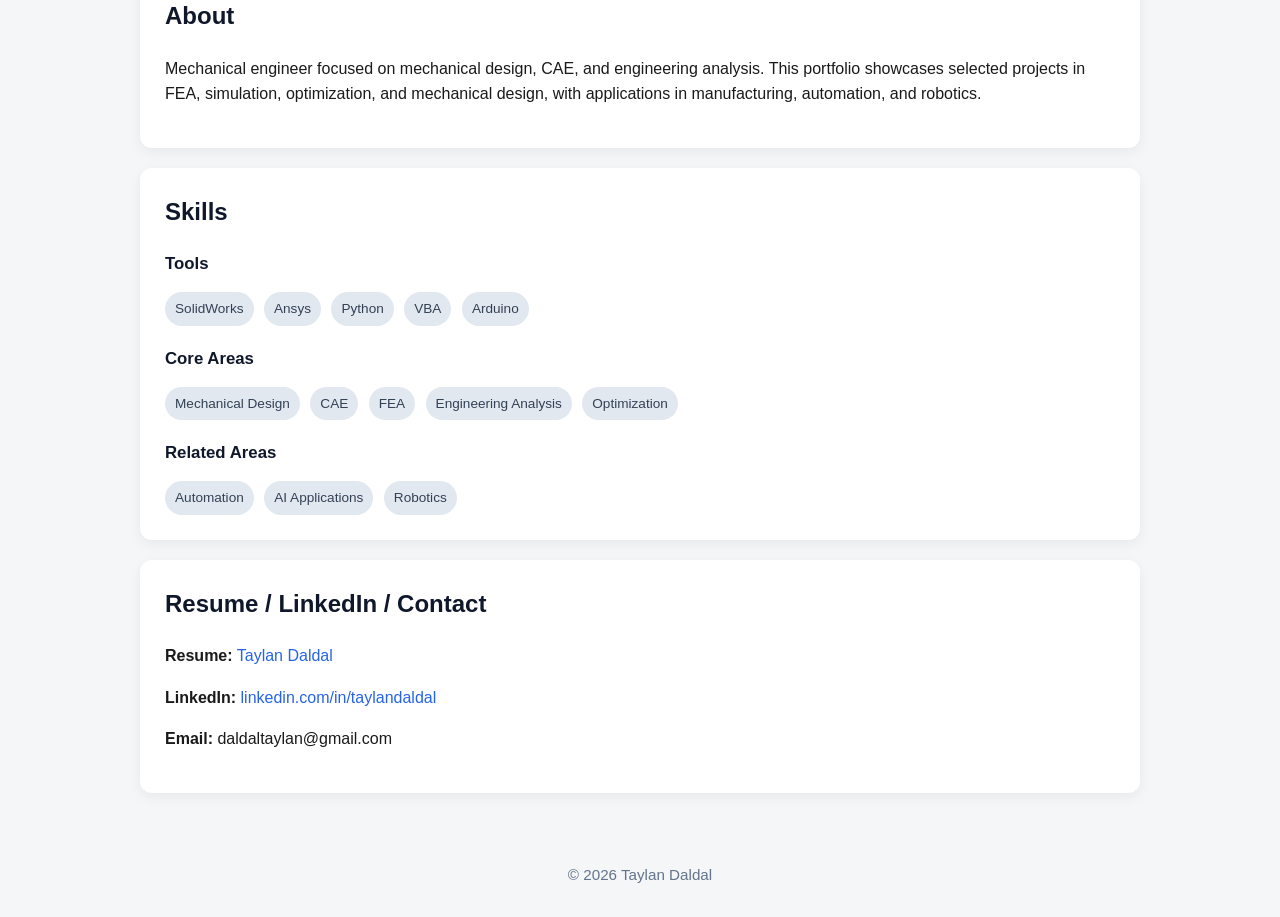
==== commit b835bab1: "Update project1.html" ====
--- a/project1.html
+++ b/project1.html
@@ -31,7 +31,6 @@
         <a href="project4.html" class="back-link project-nav-link nav-right" data-i18n="nextProject">Next Project →</a>
       </div>
 
-      <h2 data-i18n="project1Title">Project 1</h2>
       <h3 data-i18n="project1MainTitle">Local Stress Reduction of a Robotic Gripper Finger Using Static and Fatigue FEA</h3>
 
       <div class="project-hero-image">
@@ -40,7 +39,7 @@
 
       <h3 data-i18n="overviewTitle">Project Overview</h3>
       <p data-i18n="overviewText">
-        This project focused on the structural optimization of a robotic gripper finger using static and fatigue finite element analysis. The baseline geometry was evaluated under a 300 N load, and the highest stress concentration was identified at the inner load-path root region. A second design iteration introduced local slot-corner relief fillets and increased the critical root fillet radius to smooth the stress flow. Compared with the baseline, the final design reduced peak von Mises stress by 13.5%, equivalent elastic strain by 13.9%, and total deformation by 3.2%. Fatigue analysis under zero-based cyclic loading (0–300 N) showed that both designs remained in the high-cycle regime, but the optimized version improved the minimum fatigue safety factor by 15.7%. The study shows how small local geometry refinements can improve structural response without changing the overall load case.
+        This project focused on the local structural refinement of a robotic gripper finger using static and fatigue finite element analysis. The baseline geometry was evaluated under a 300 N load, and the highest stress concentration was identified at the inner load-path root region. A second design iteration introduced local slot-corner relief fillets and increased the critical root fillet radius to smooth the stress flow. Compared with the baseline, the final design reduced peak von Mises stress by 13.5%, equivalent elastic strain by 13.9%, and total deformation by 3.2%. Fatigue analysis under zero-based cyclic loading (0–300 N) showed that both designs remained in the high-cycle regime, but the optimized version improved the minimum fatigue safety factor by 15.7%. The study shows how small local geometry refinements can improve structural response without changing the overall load case.
       </p>
 
       <div class="project-top-row">
@@ -134,7 +133,7 @@
 
       <h3 data-i18n="scopeTitle">Scope and Limitation</h3>
       <p data-i18n="scopeText">
-        The study focused on the primary load-bearing finger body. Mating components were not fully reworked in this iteration, since the scope of the study was limited to comparative structural and fatigue response of the main part under identical boundary conditions.
+        This study focused on local geometric refinement of the primary load-bearing finger body under a defined static load case. Full assembly-level analysis, including fully reworked mating components and dynamic loading, is outside the scope of this iteration.
       </p>
 
       <div style="width:75%; margin:16px auto 0;">
@@ -449,6 +448,6 @@
     © 2026 Taylan Daldal
   </footer>
 
-  <script src="script.js?v=20"></script>
+  <script src="script.js?v=23"></script>
 </body>
 </html>
--- a/style.css
+++ b/style.css
@@ -189,6 +189,22 @@
   font-size: 0.95rem;
 }
 
+.comparison-heading-row,
+.comparison-pair {
+  display: grid;
+  grid-template-columns: 1fr 1fr;
+  gap: 16px;
+  margin-top: 18px;
+}
+
+.mobile-only {
+  display: none;
+}
+
+.desktop-only {
+  display: grid;
+}
+
 .tools-line {
   margin-top: 16px;
   margin-bottom: 12px;
@@ -360,8 +376,6 @@
   border-bottom-color: #d1d5db;
 }
 
-body[data-page="project2"] .section img,
-body[data-page="project3"] .section img,
 body[data-page="project4"] .section img {
   cursor: zoom-in;
 }
@@ -421,8 +435,21 @@
 @media (max-width: 768px) {
   .project-top-row,
   .project-three-row,
-  .project-cards {
+  .project-cards,
+  .comparison-pair {
     grid-template-columns: 1fr;
+  }
+
+  .comparison-heading-row {
+    display: none;
+  }
+
+  .mobile-only {
+    display: block;
+  }
+
+  .desktop-only {
+    display: none;
   }
 
   .lang-switch {
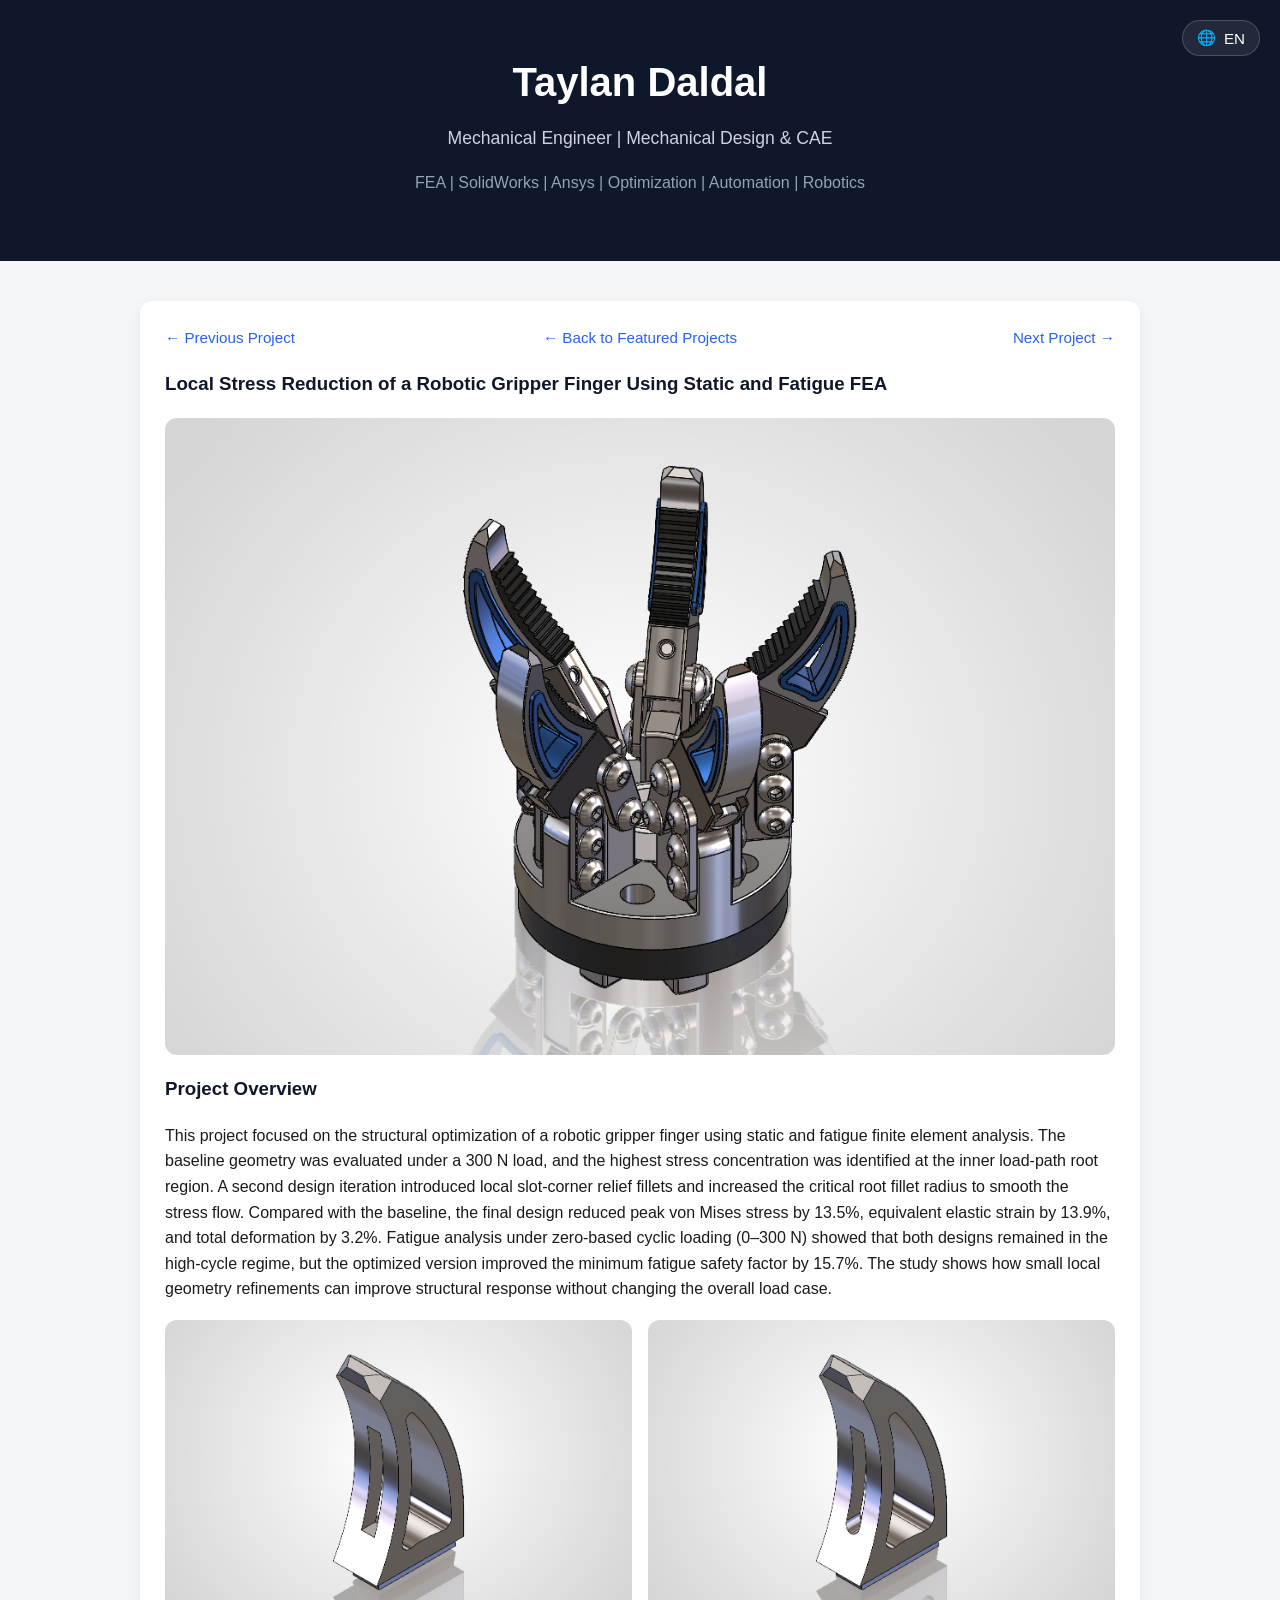
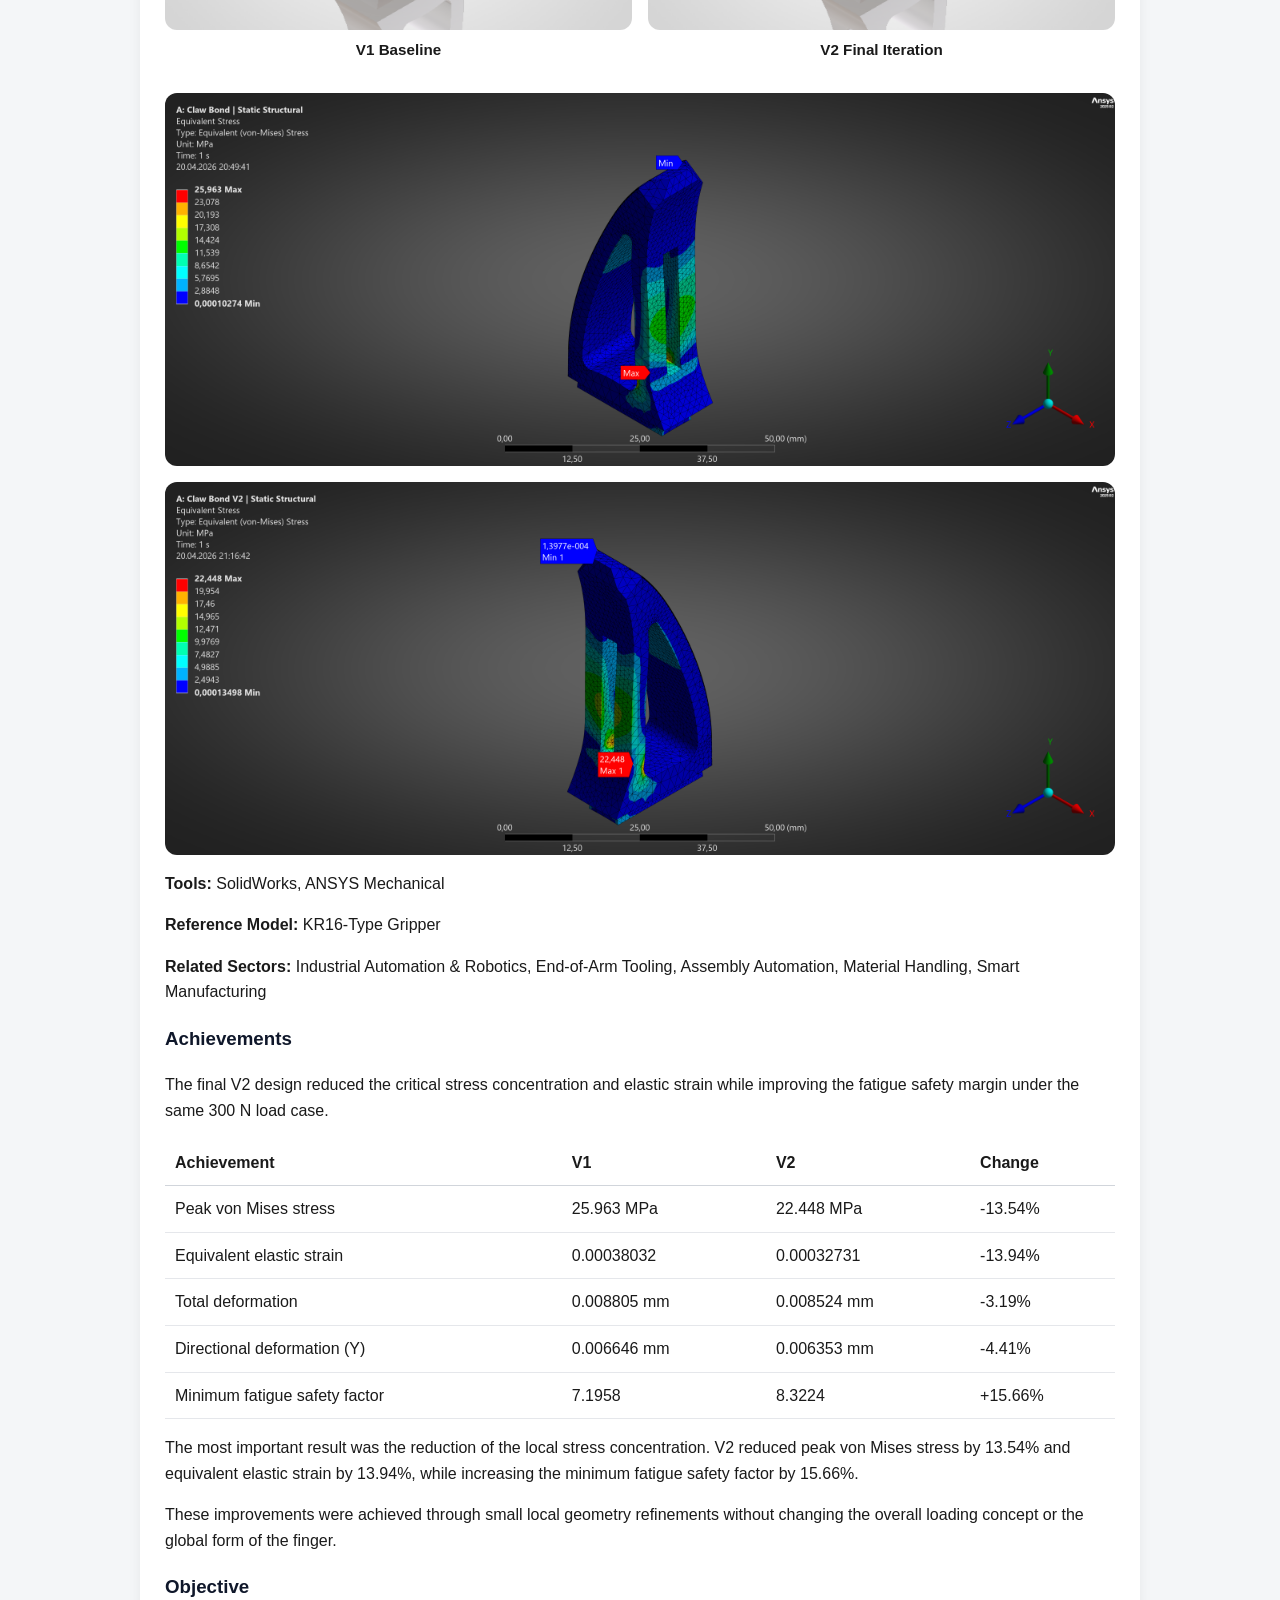
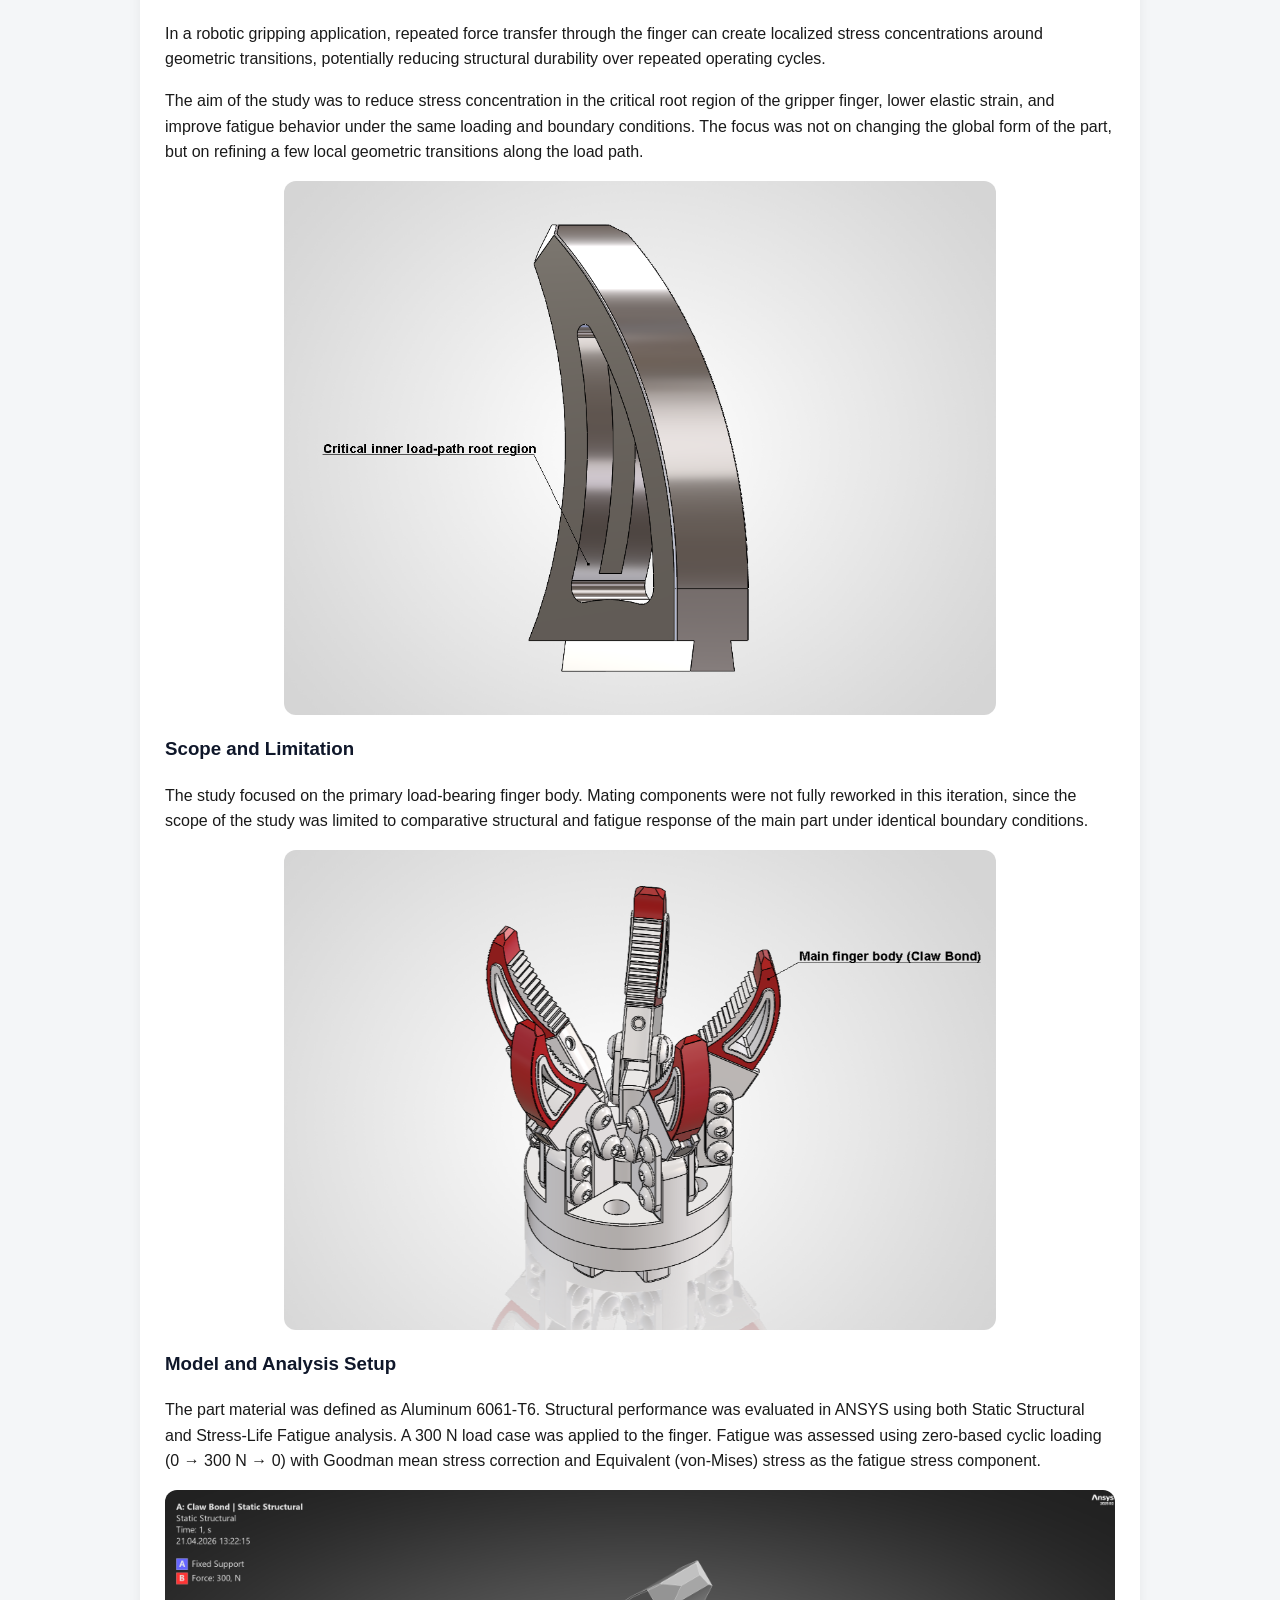
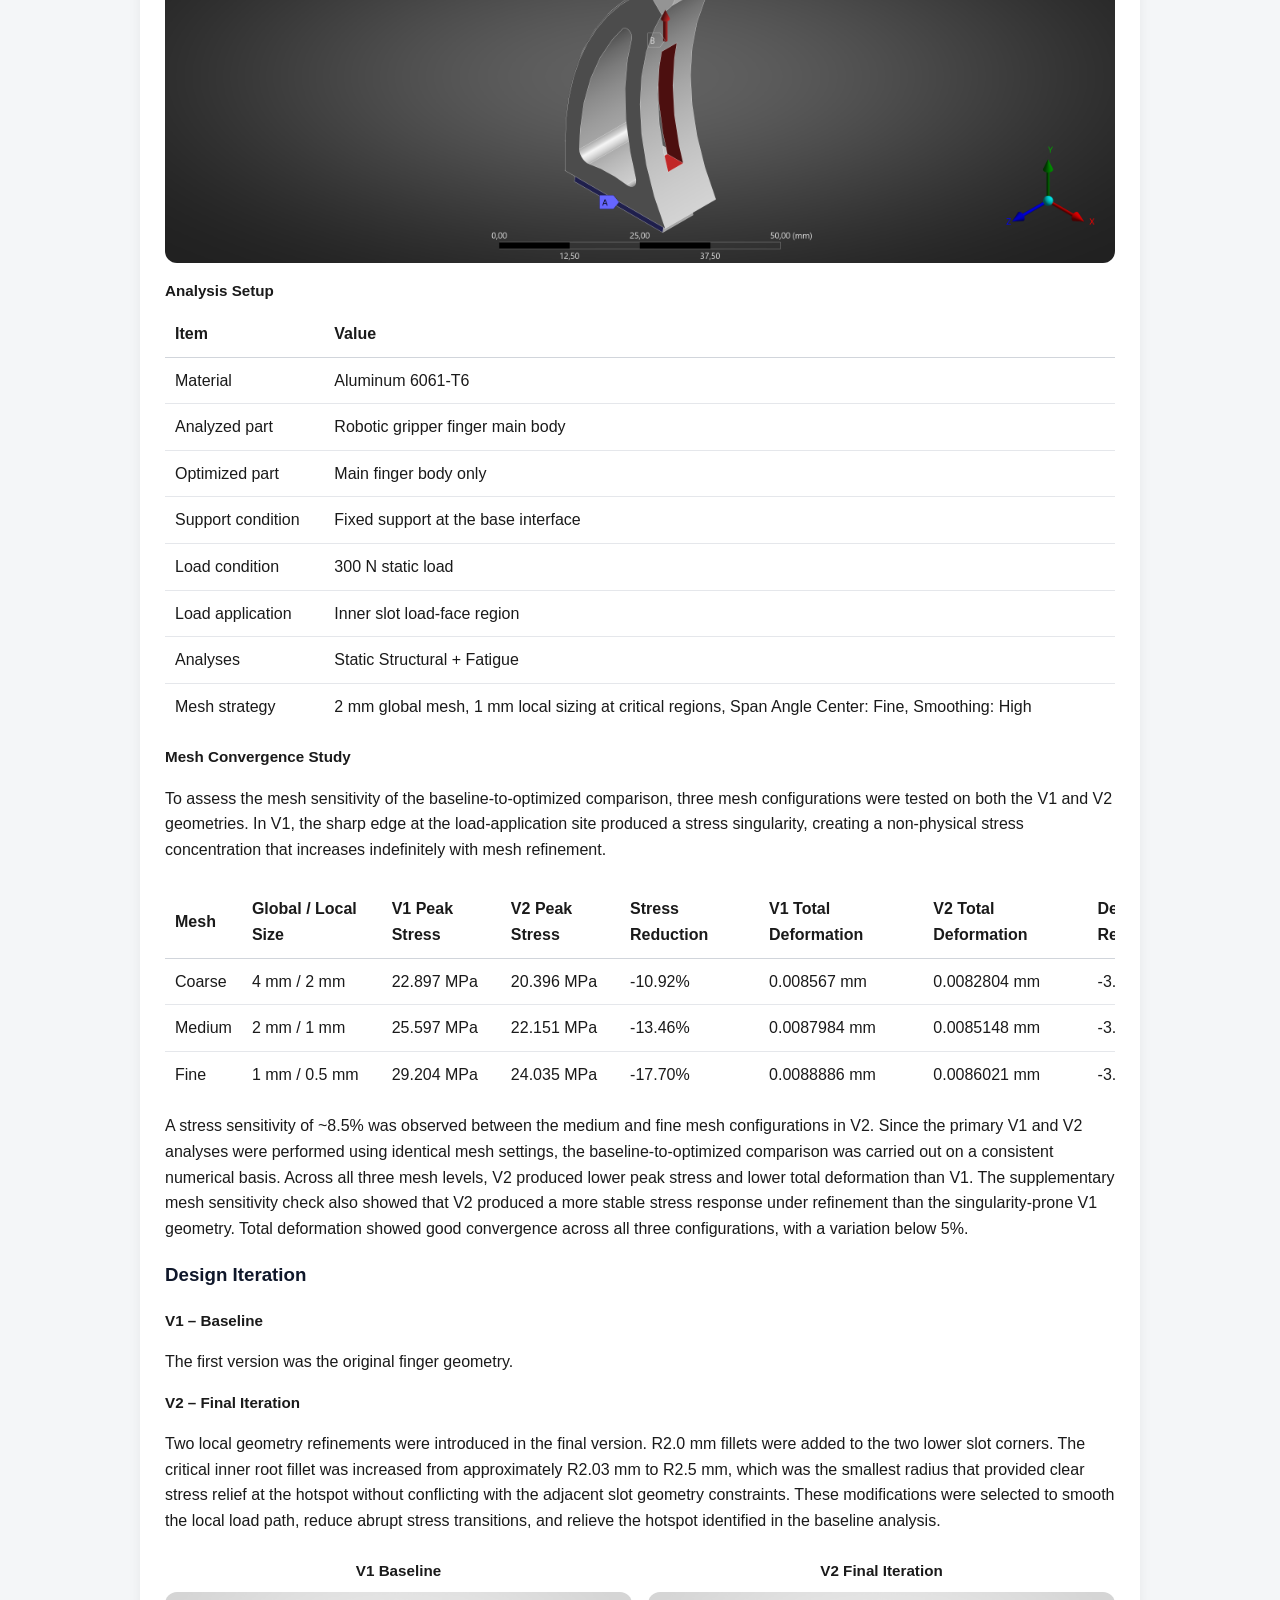
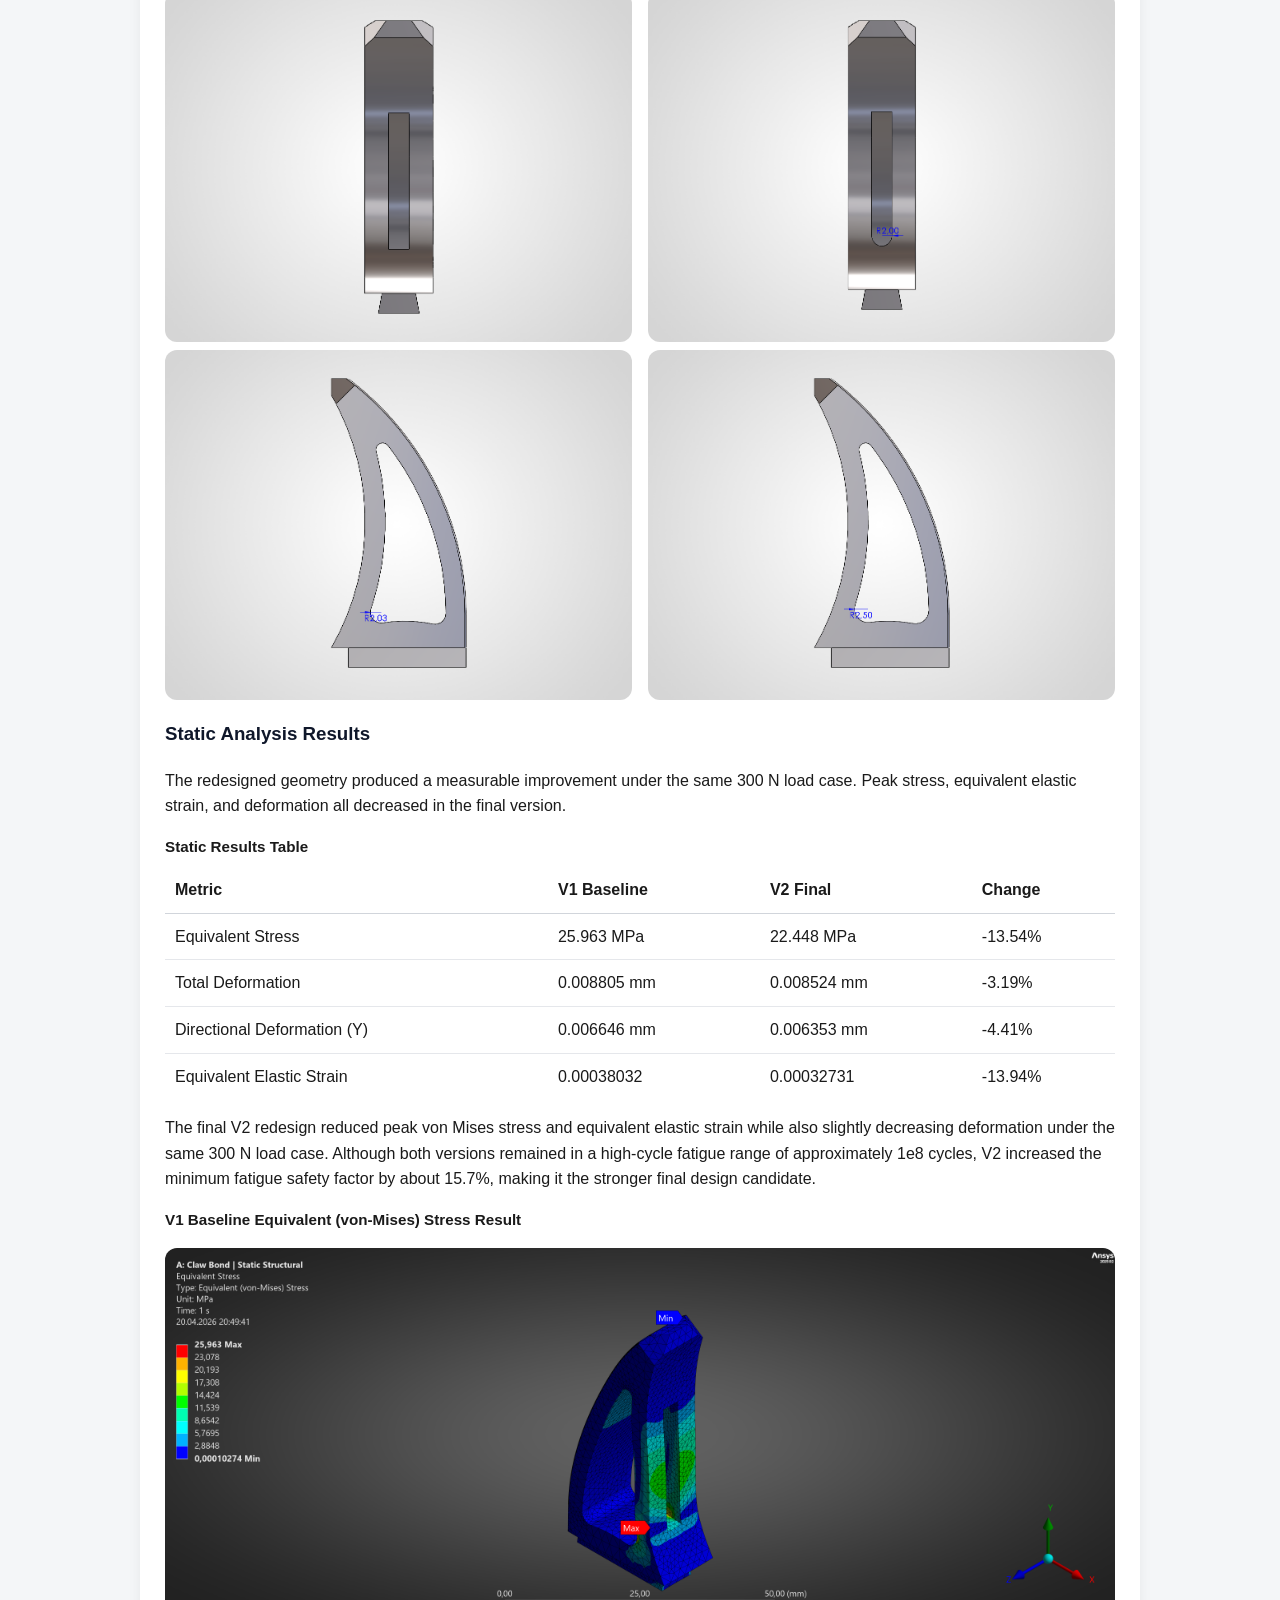
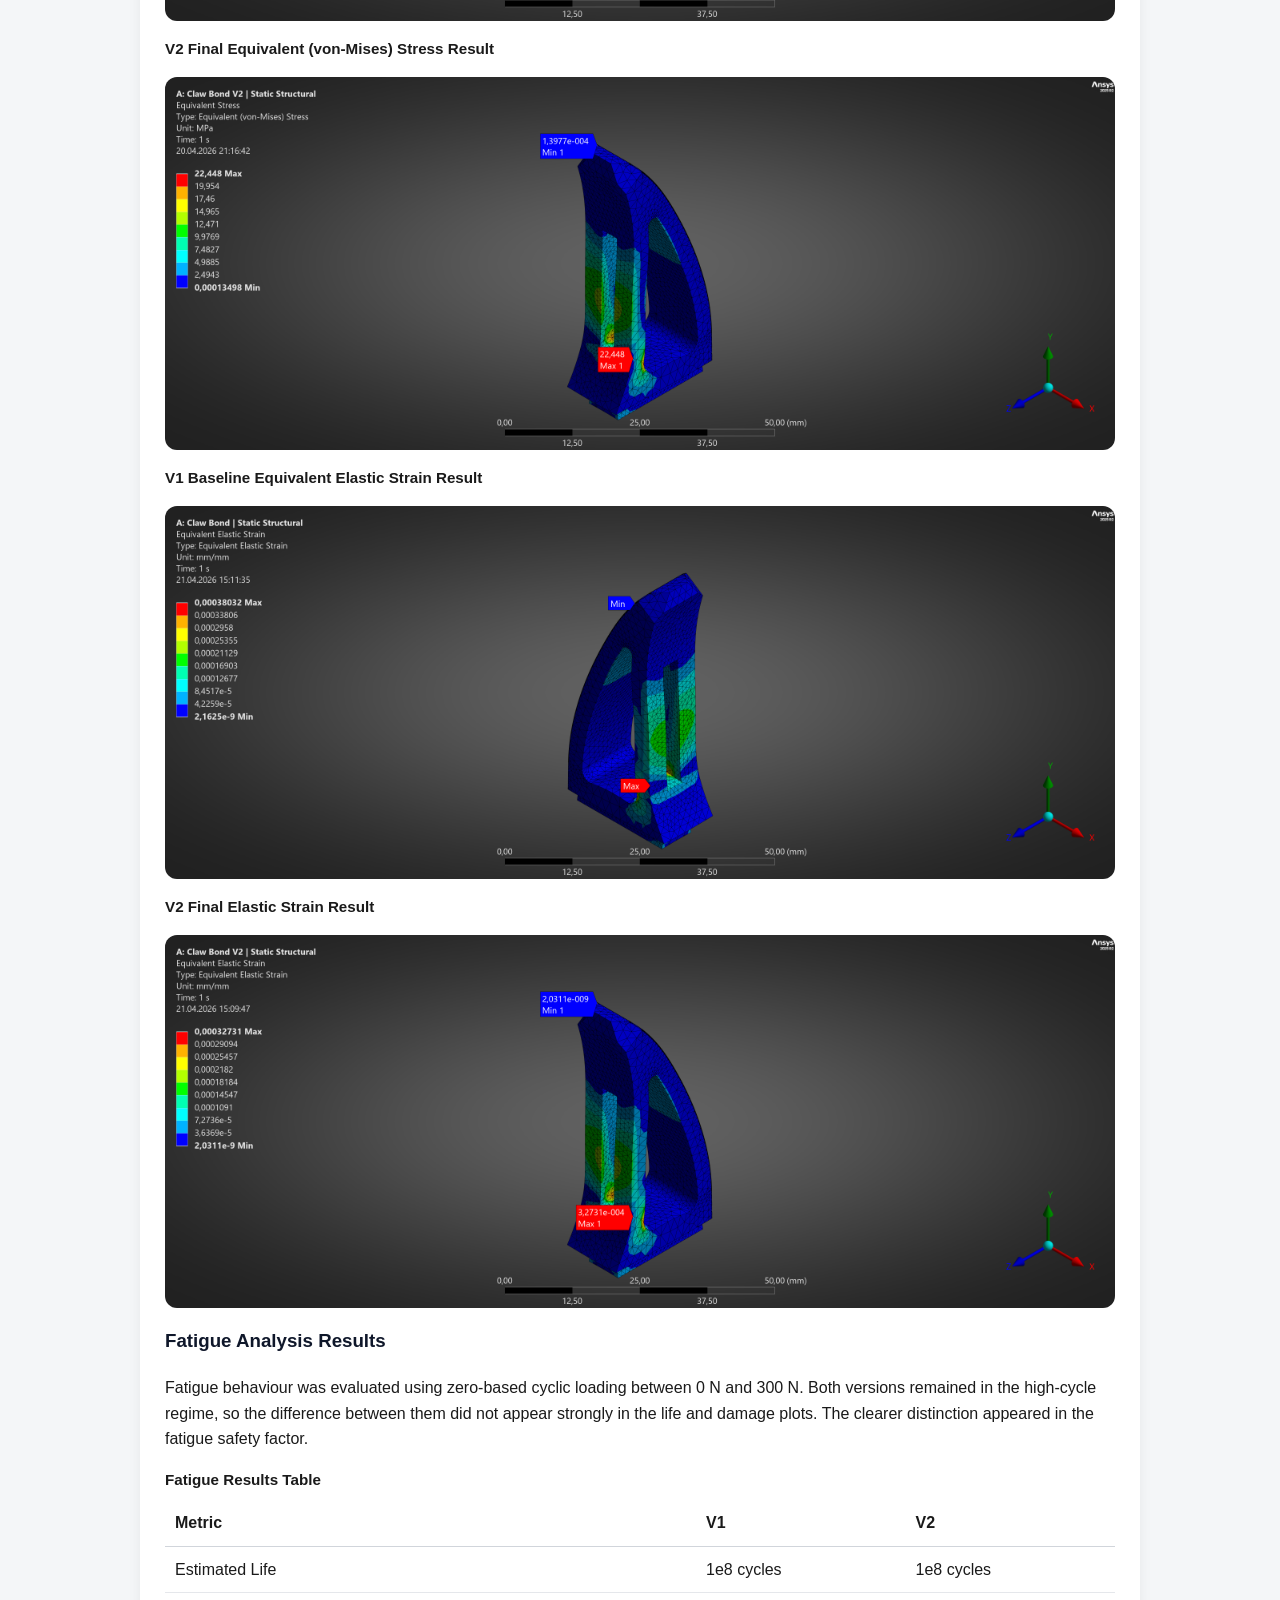
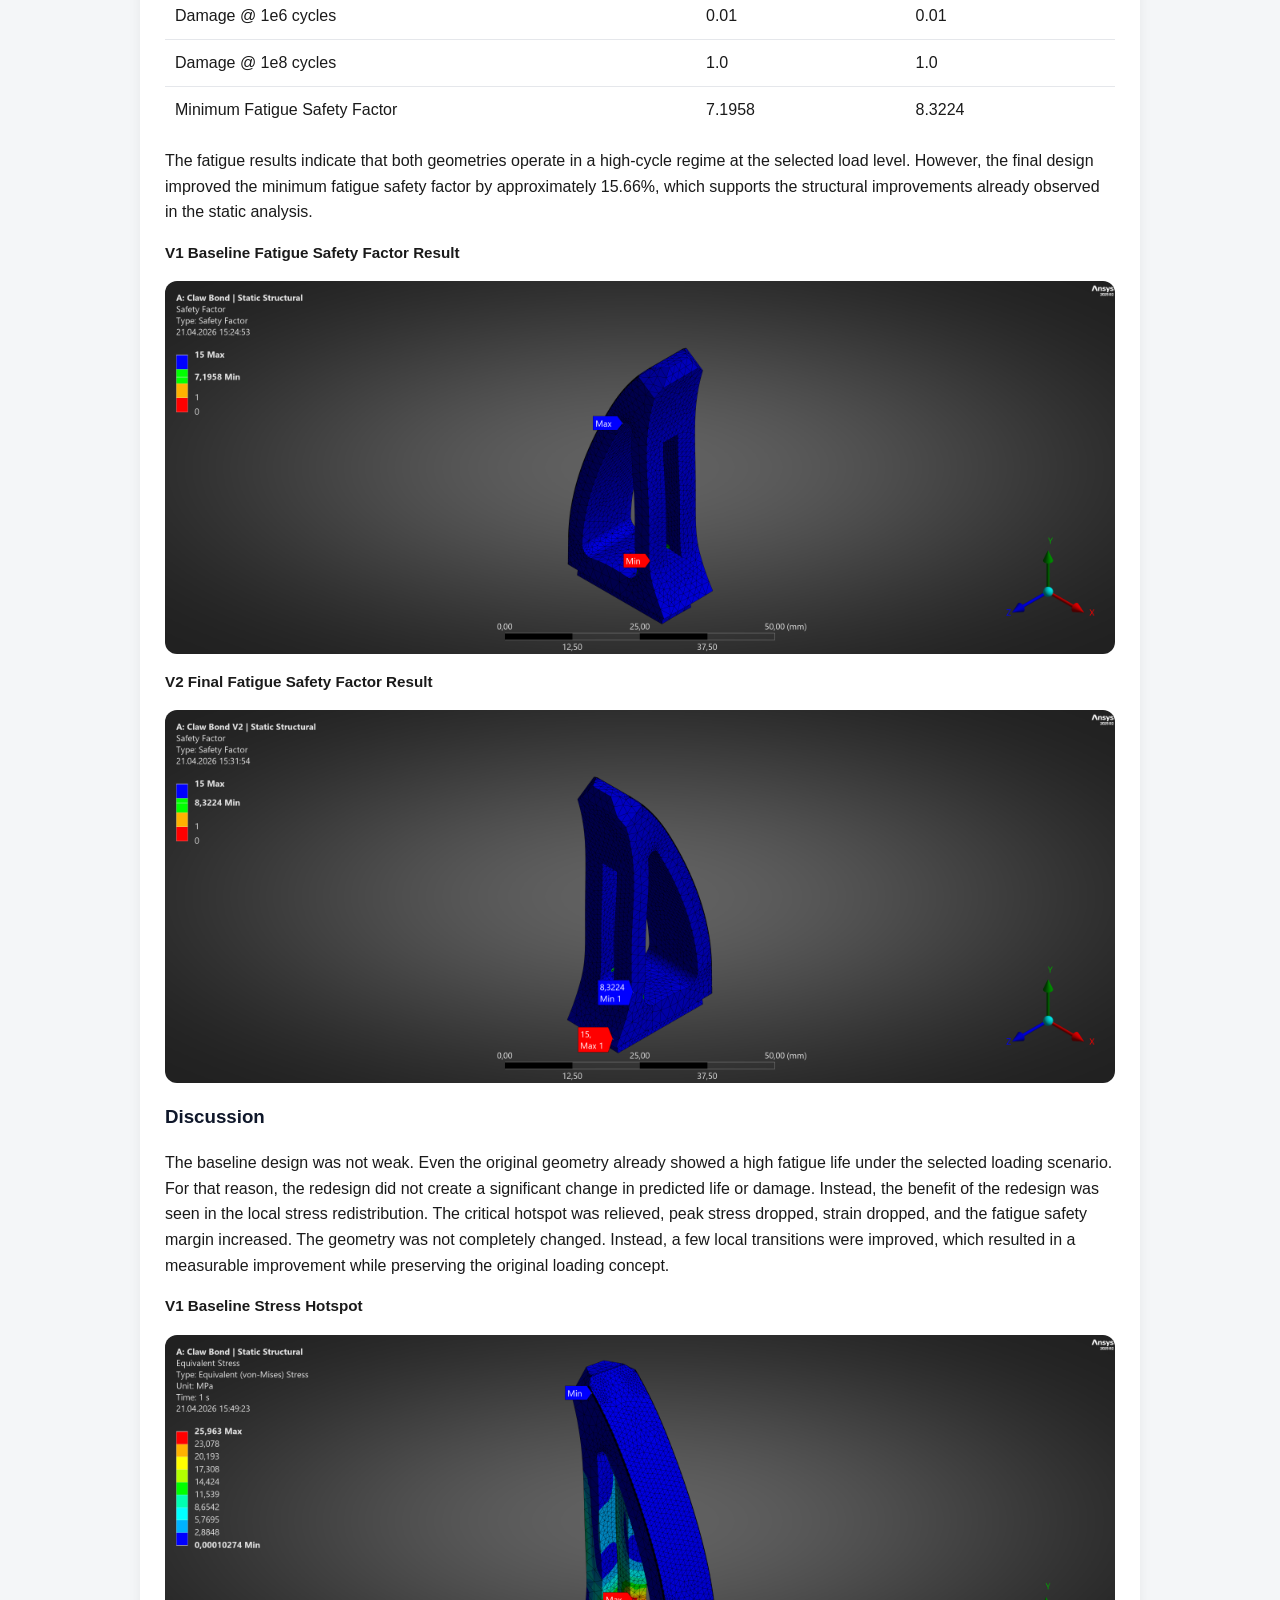
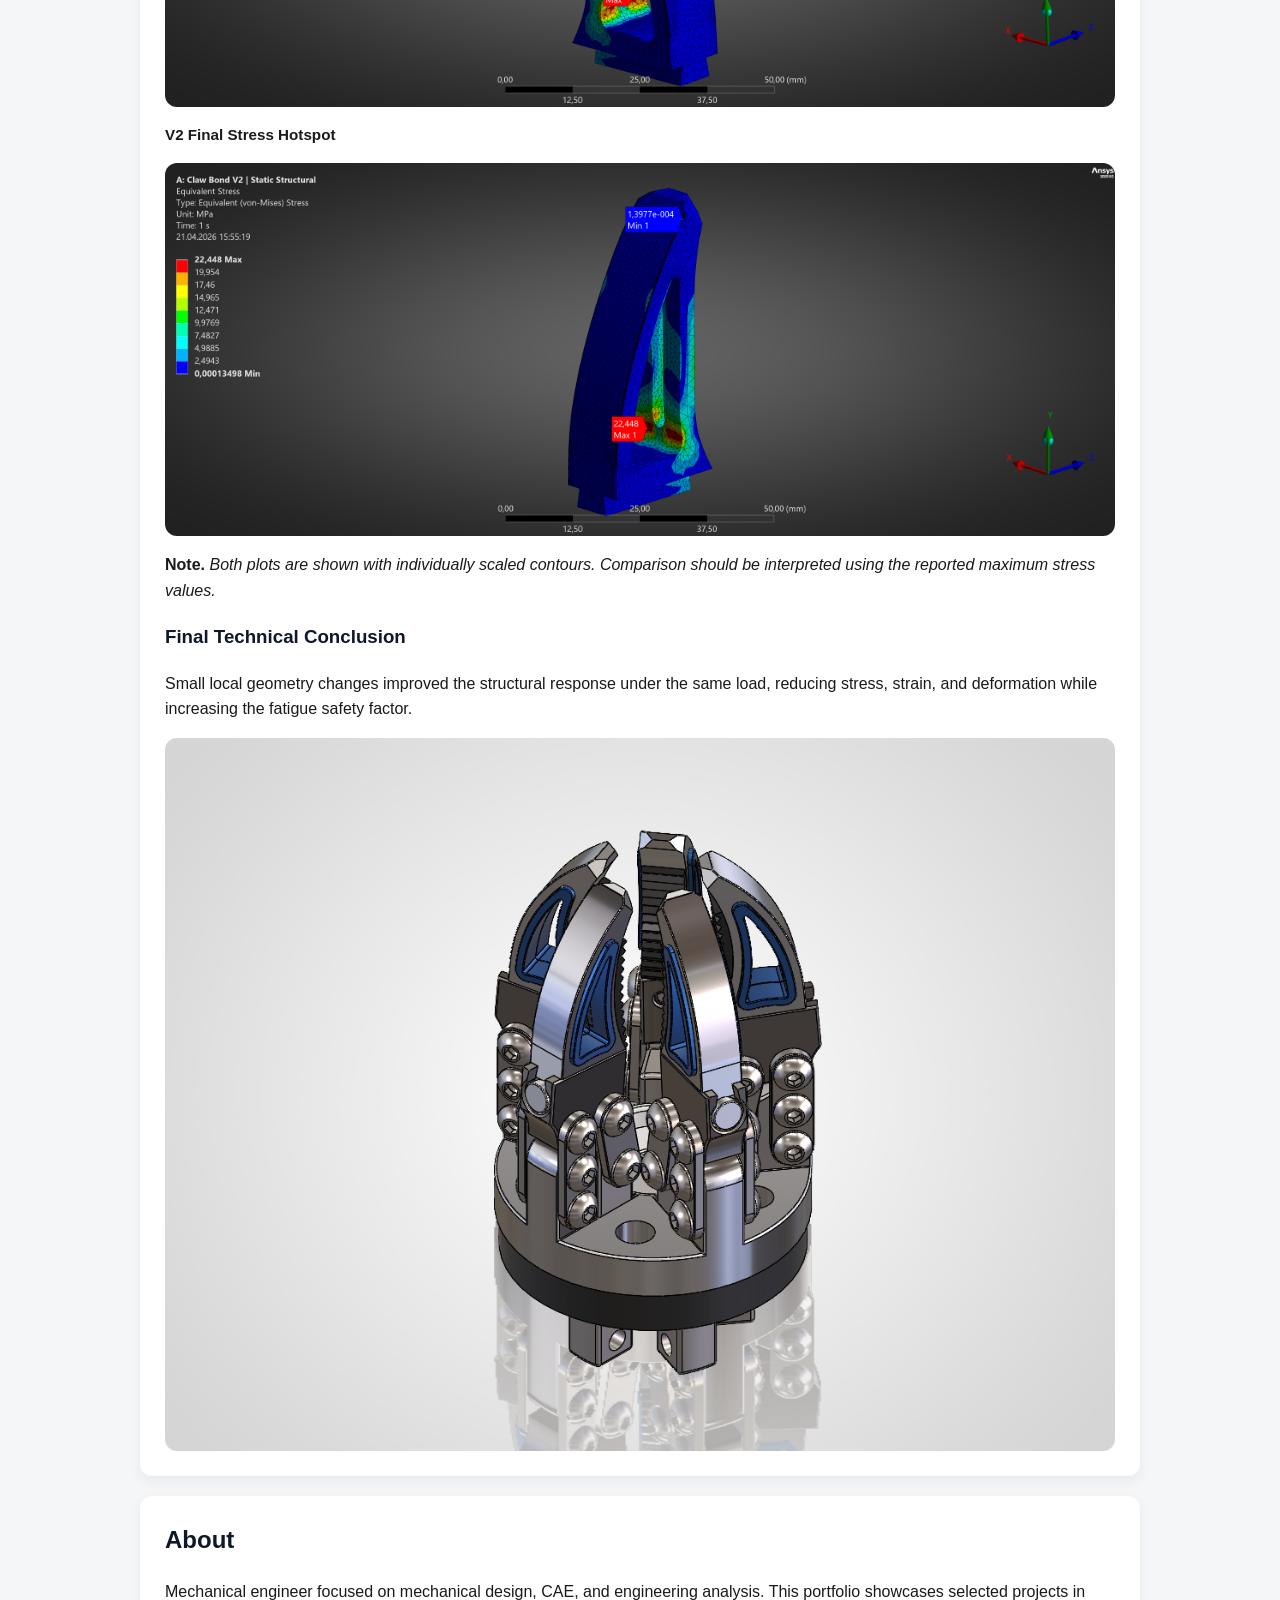
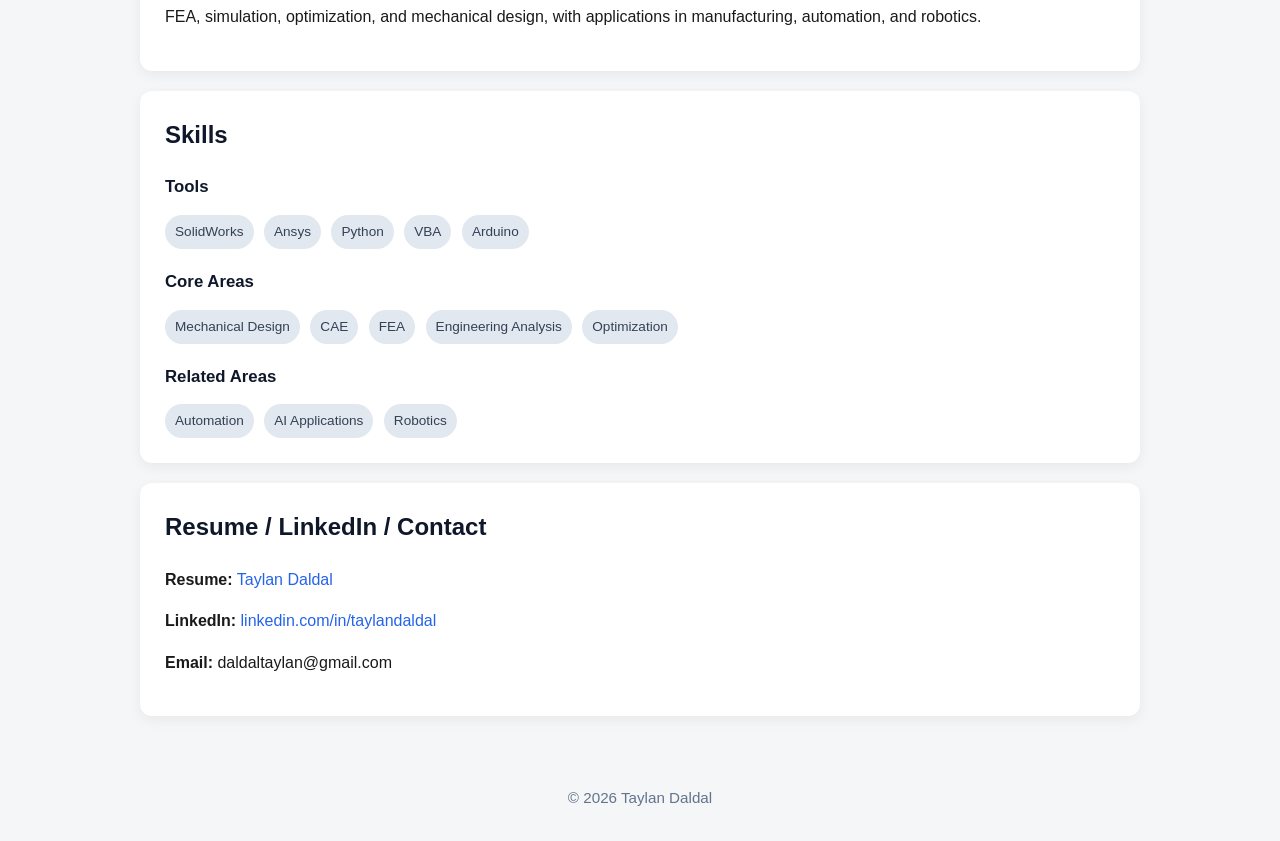
==== commit 3e241979: "Update project1.html" ====
--- a/project1.html
+++ b/project1.html
@@ -4,7 +4,7 @@
   <meta charset="UTF-8" />
   <meta name="viewport" content="width=device-width, initial-scale=1.0" />
   <title>Project 1 | Taylan Daldal</title>
-  <link rel="stylesheet" href="style.css?v=20" />
+  <link rel="stylesheet" href="style.css?v=25" />
 </head>
 <body data-page="project1">
   <header>
@@ -448,6 +448,6 @@
     © 2026 Taylan Daldal
   </footer>
 
-  <script src="script.js?v=23"></script>
+  <script src="script.js?v=25"></script>
 </body>
 </html>
--- a/style.css
+++ b/style.css
@@ -194,7 +194,8 @@
   display: grid;
   grid-template-columns: 1fr 1fr;
   gap: 16px;
-  margin-top: 18px;
+  width: min(88%, 860px);
+  margin: 18px auto 0;
 }
 
 .mobile-only {
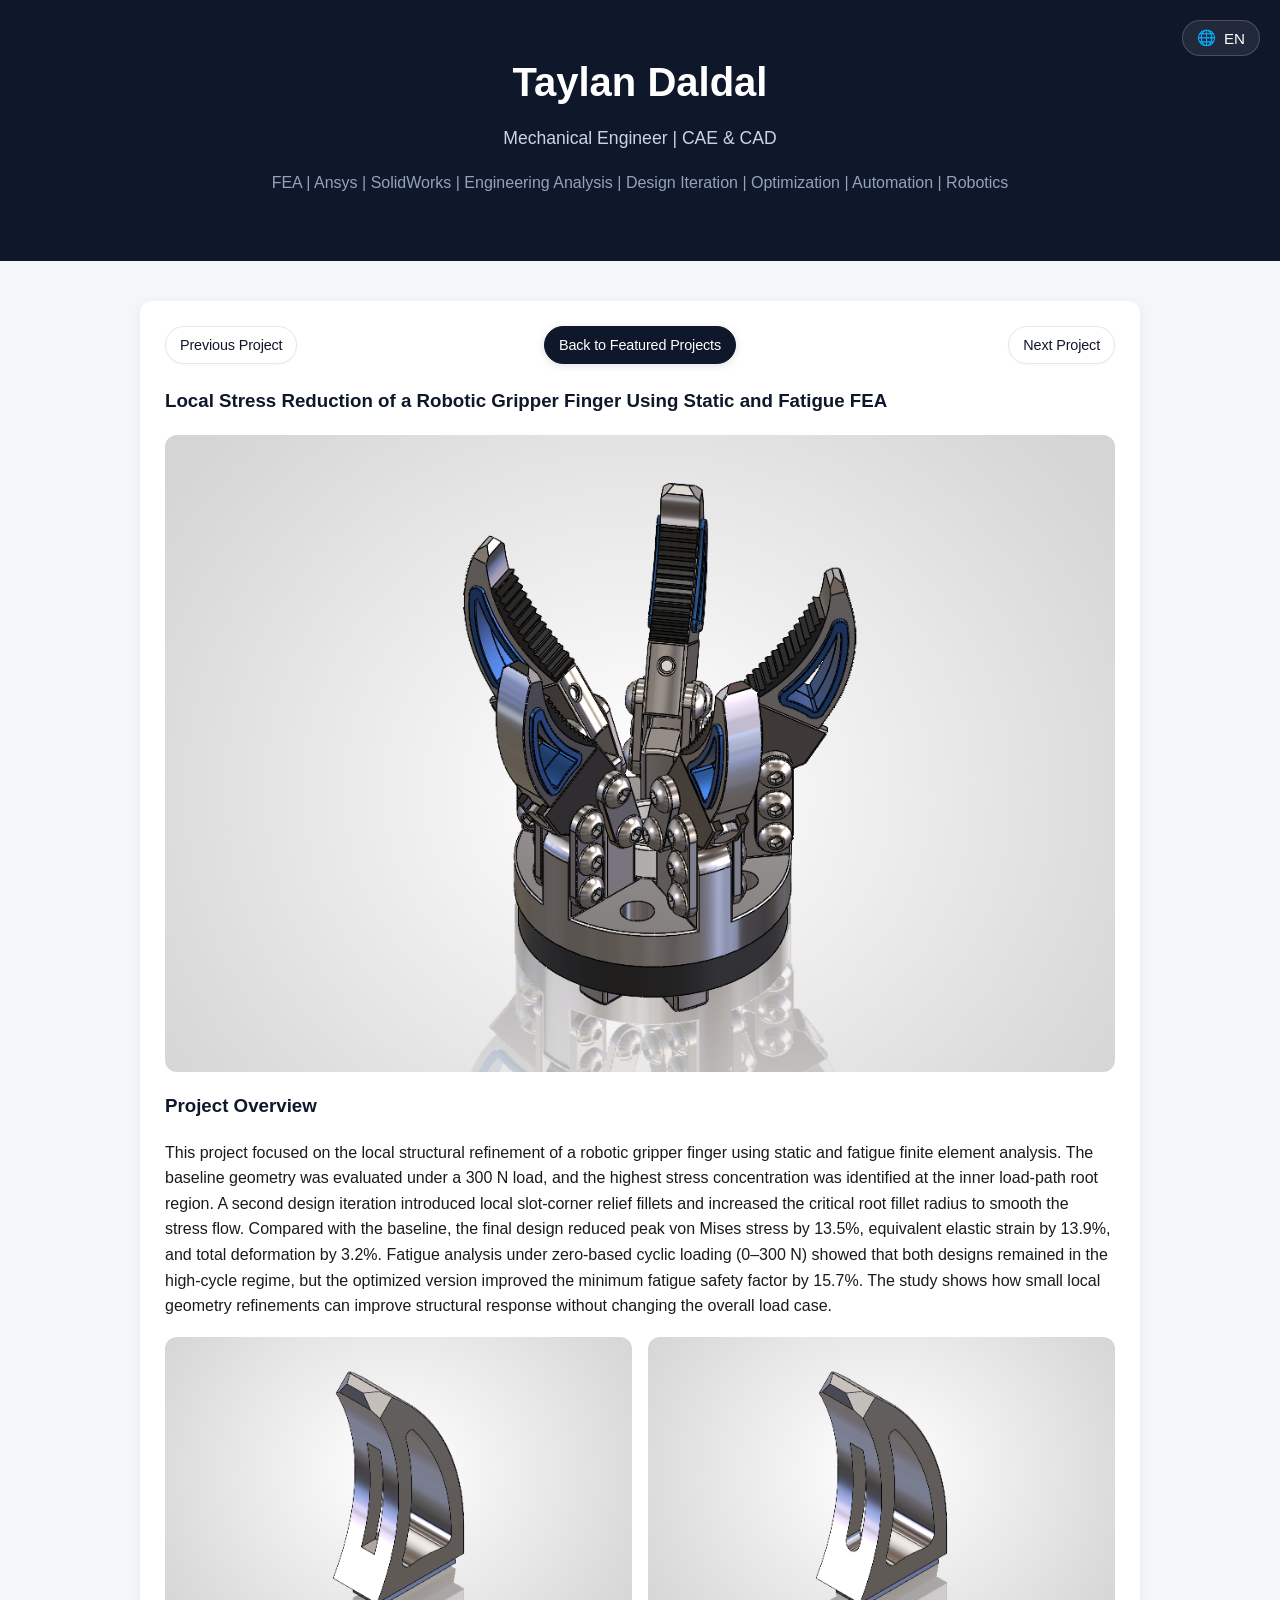
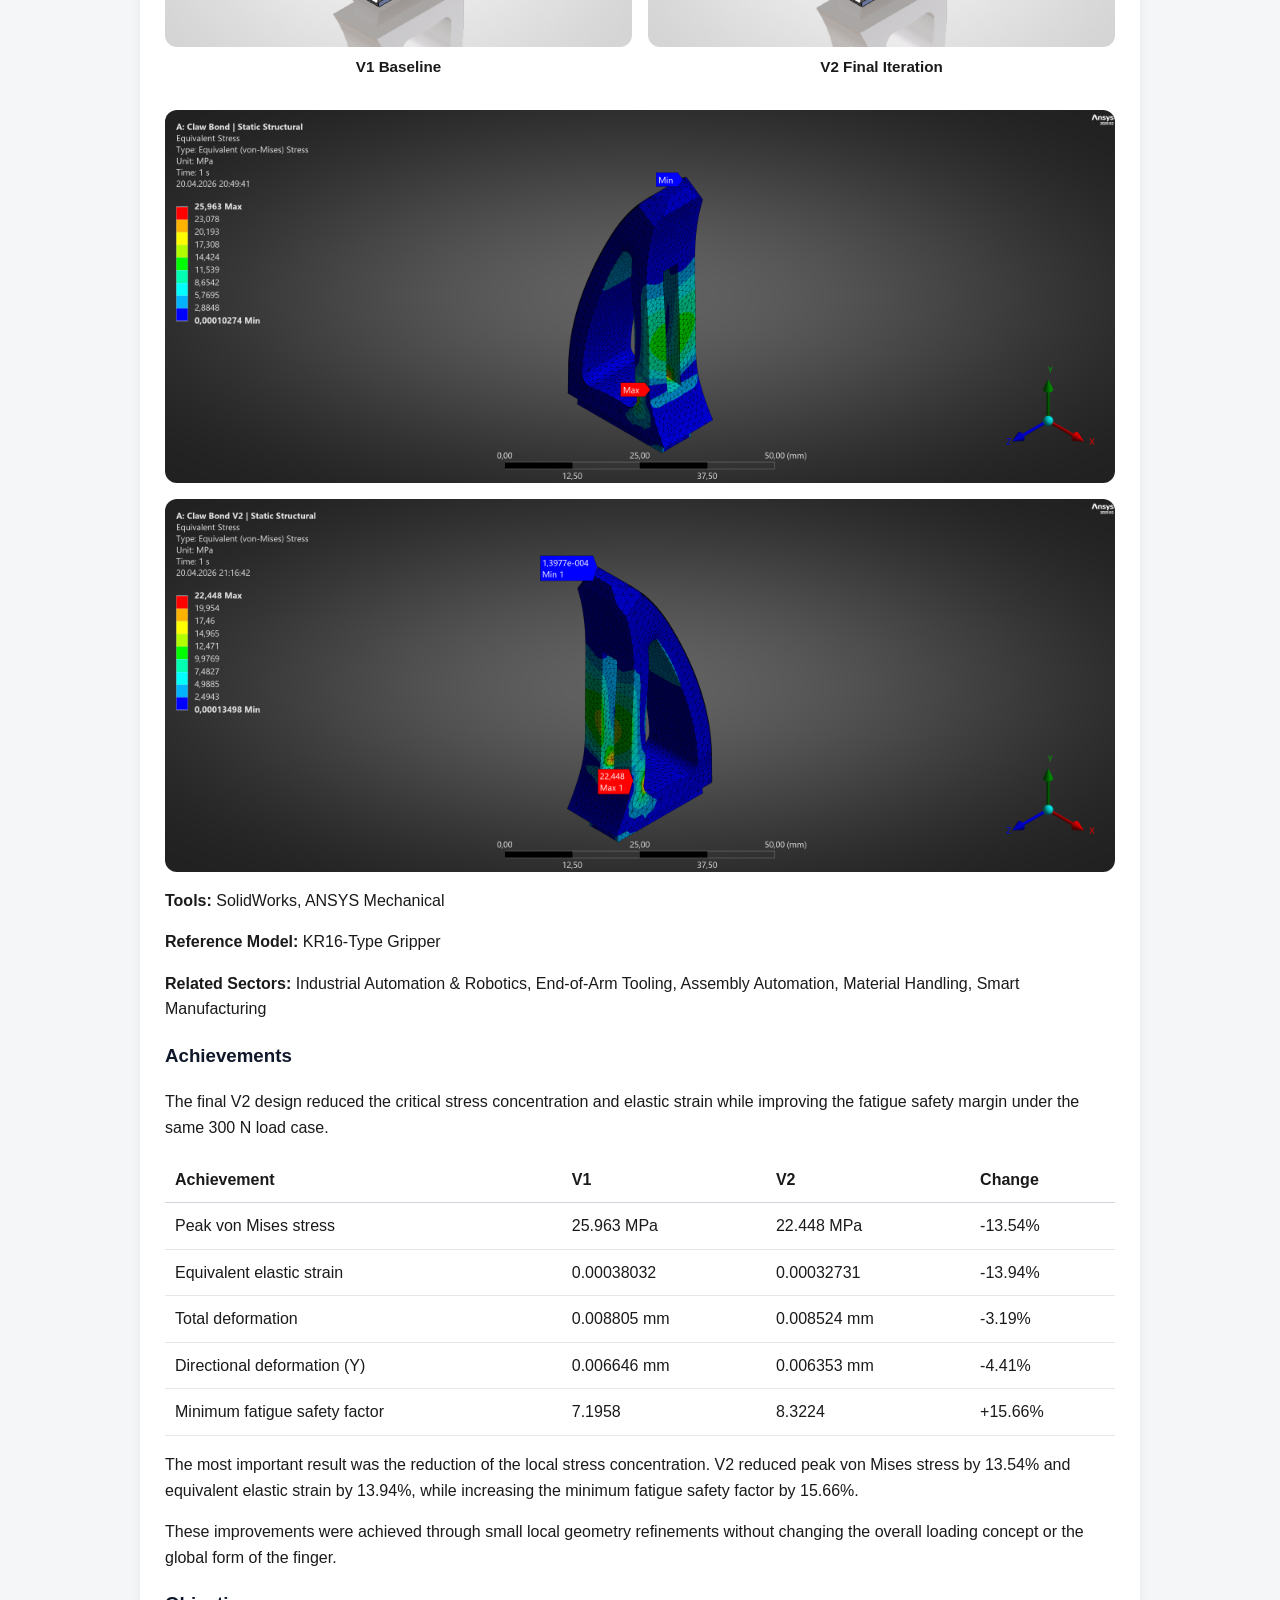
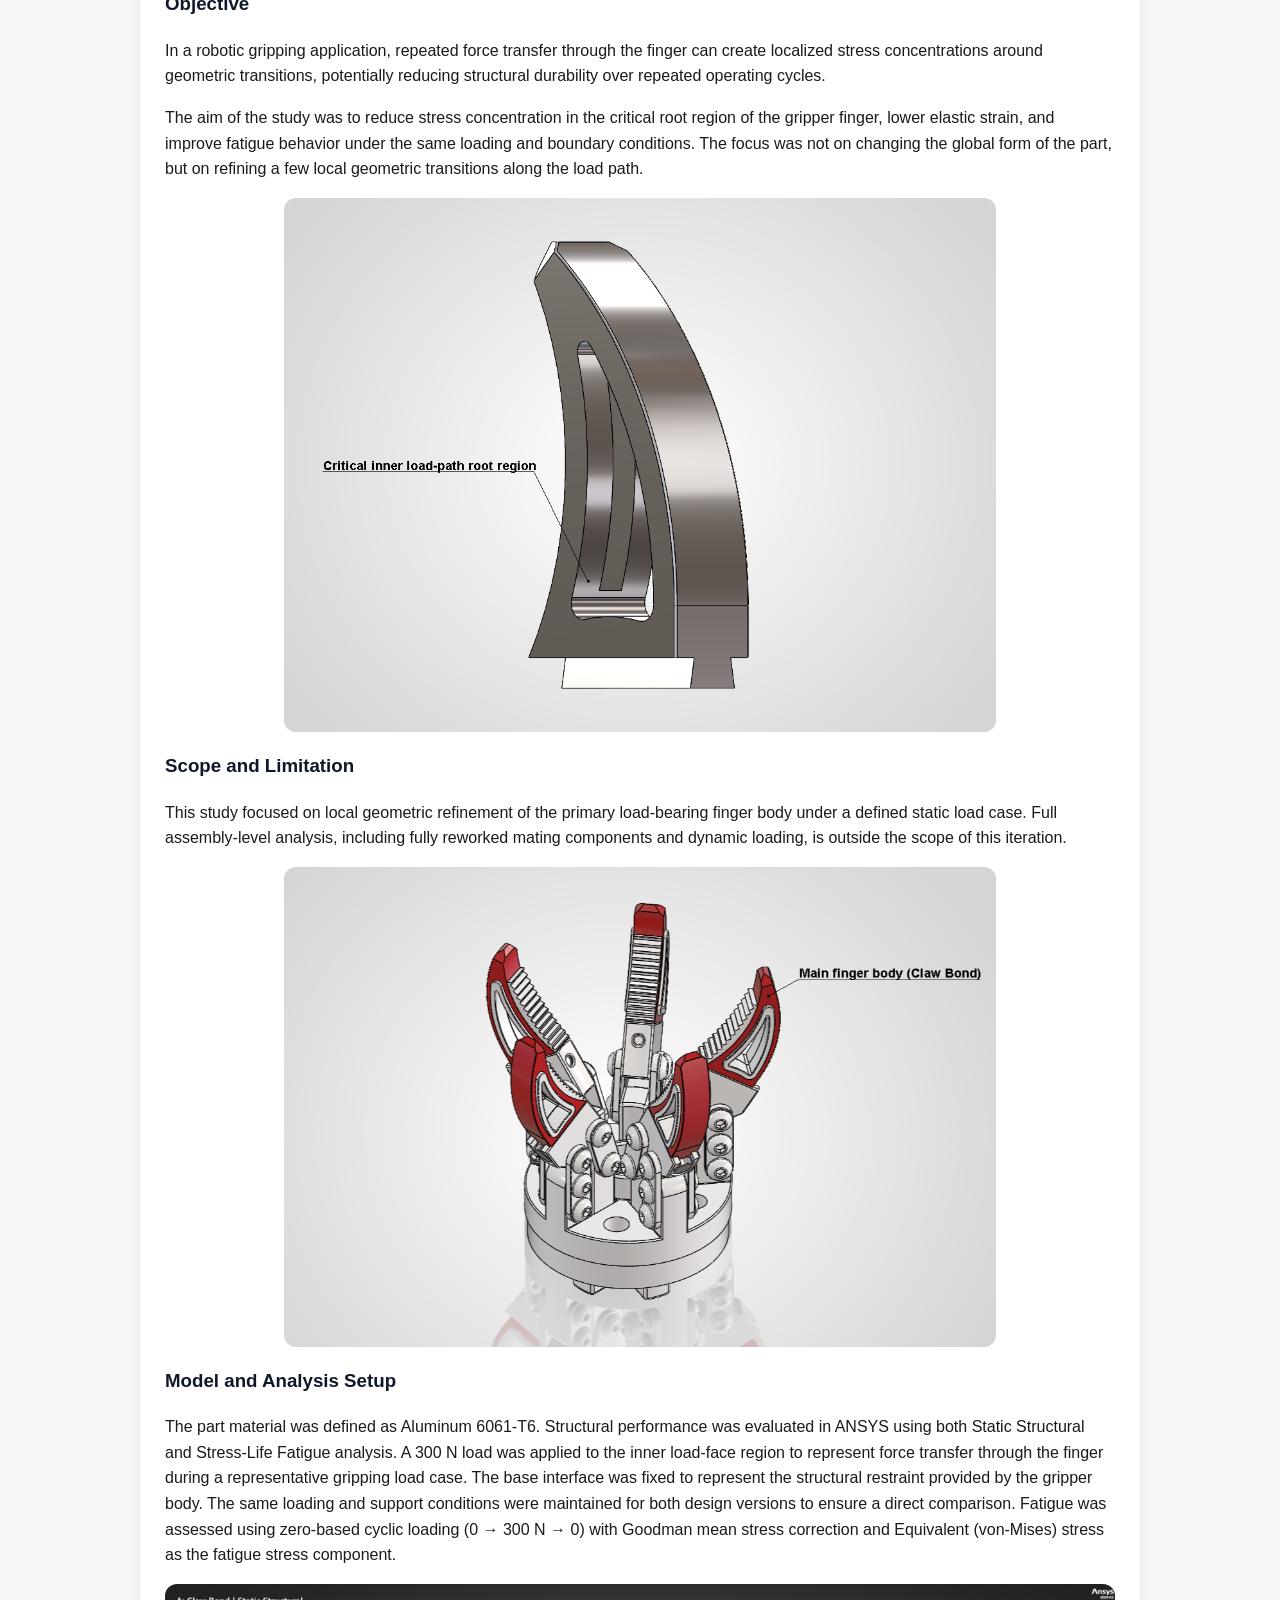
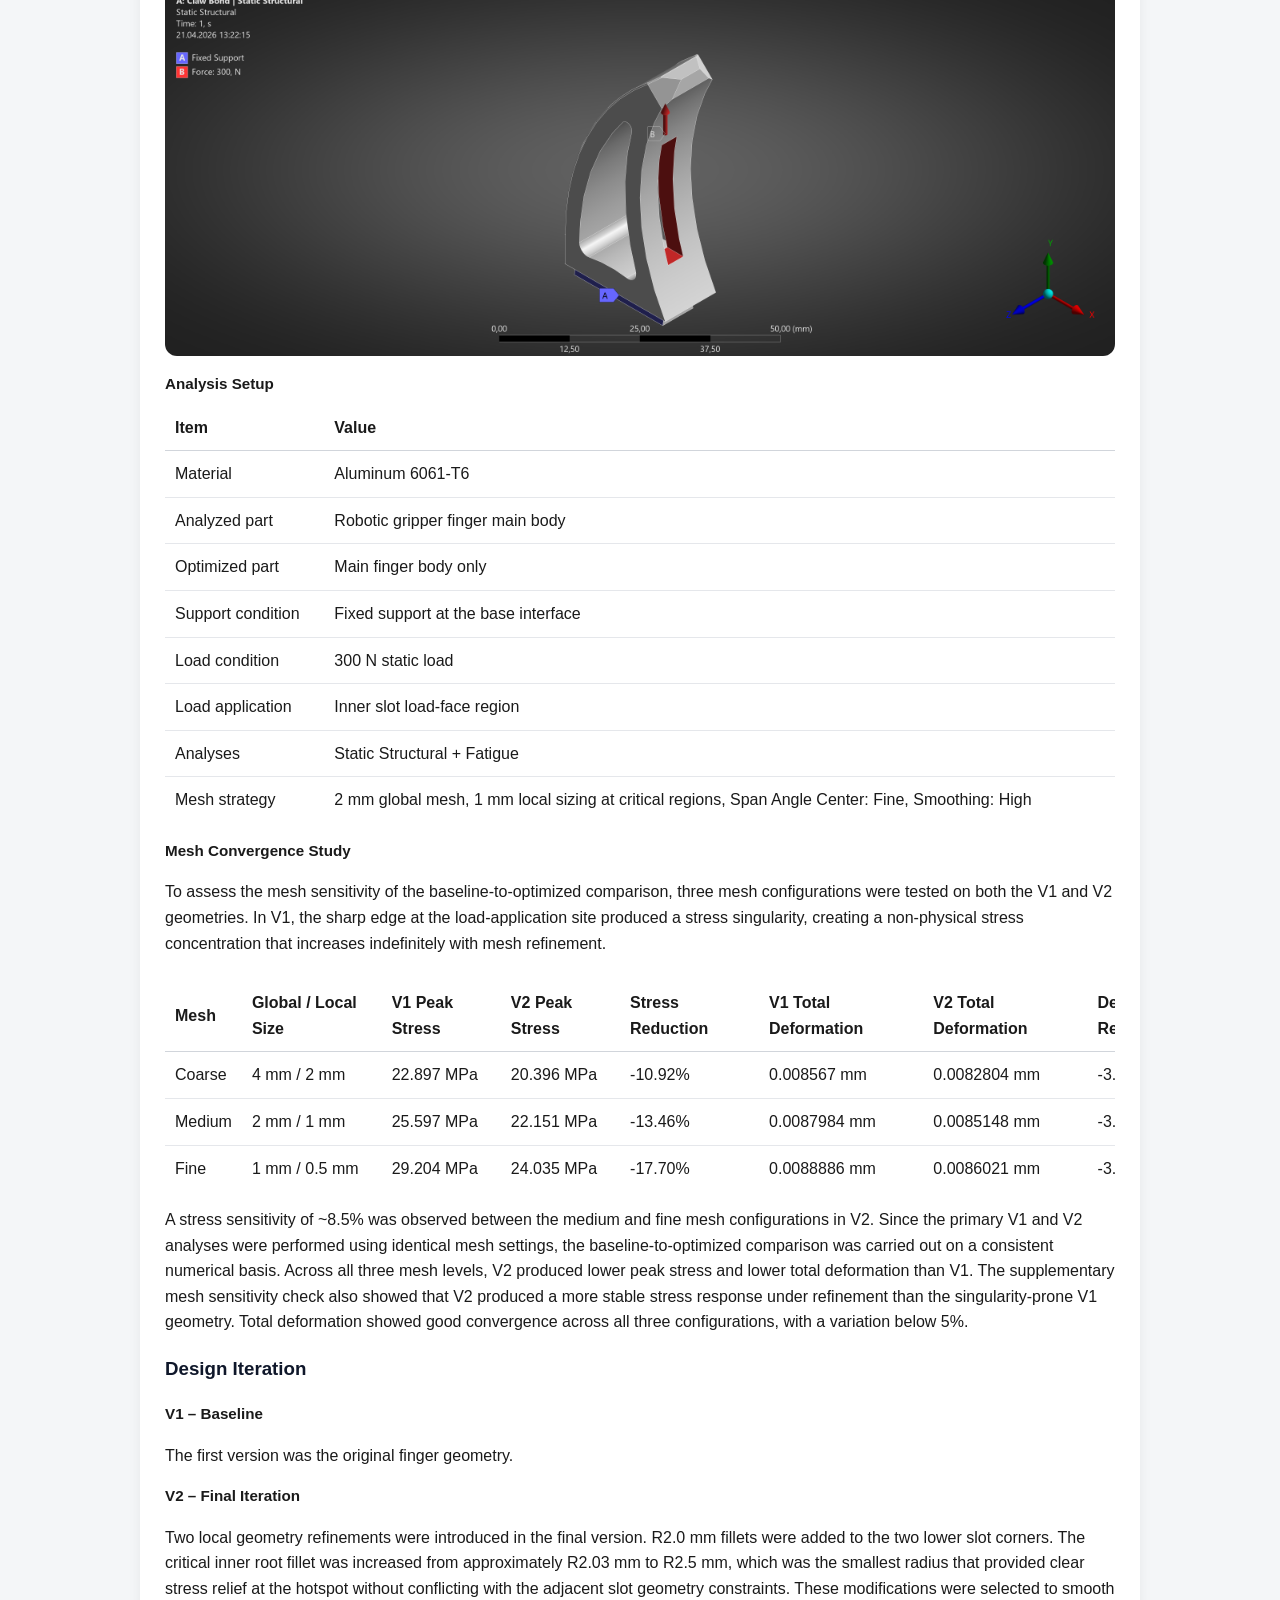
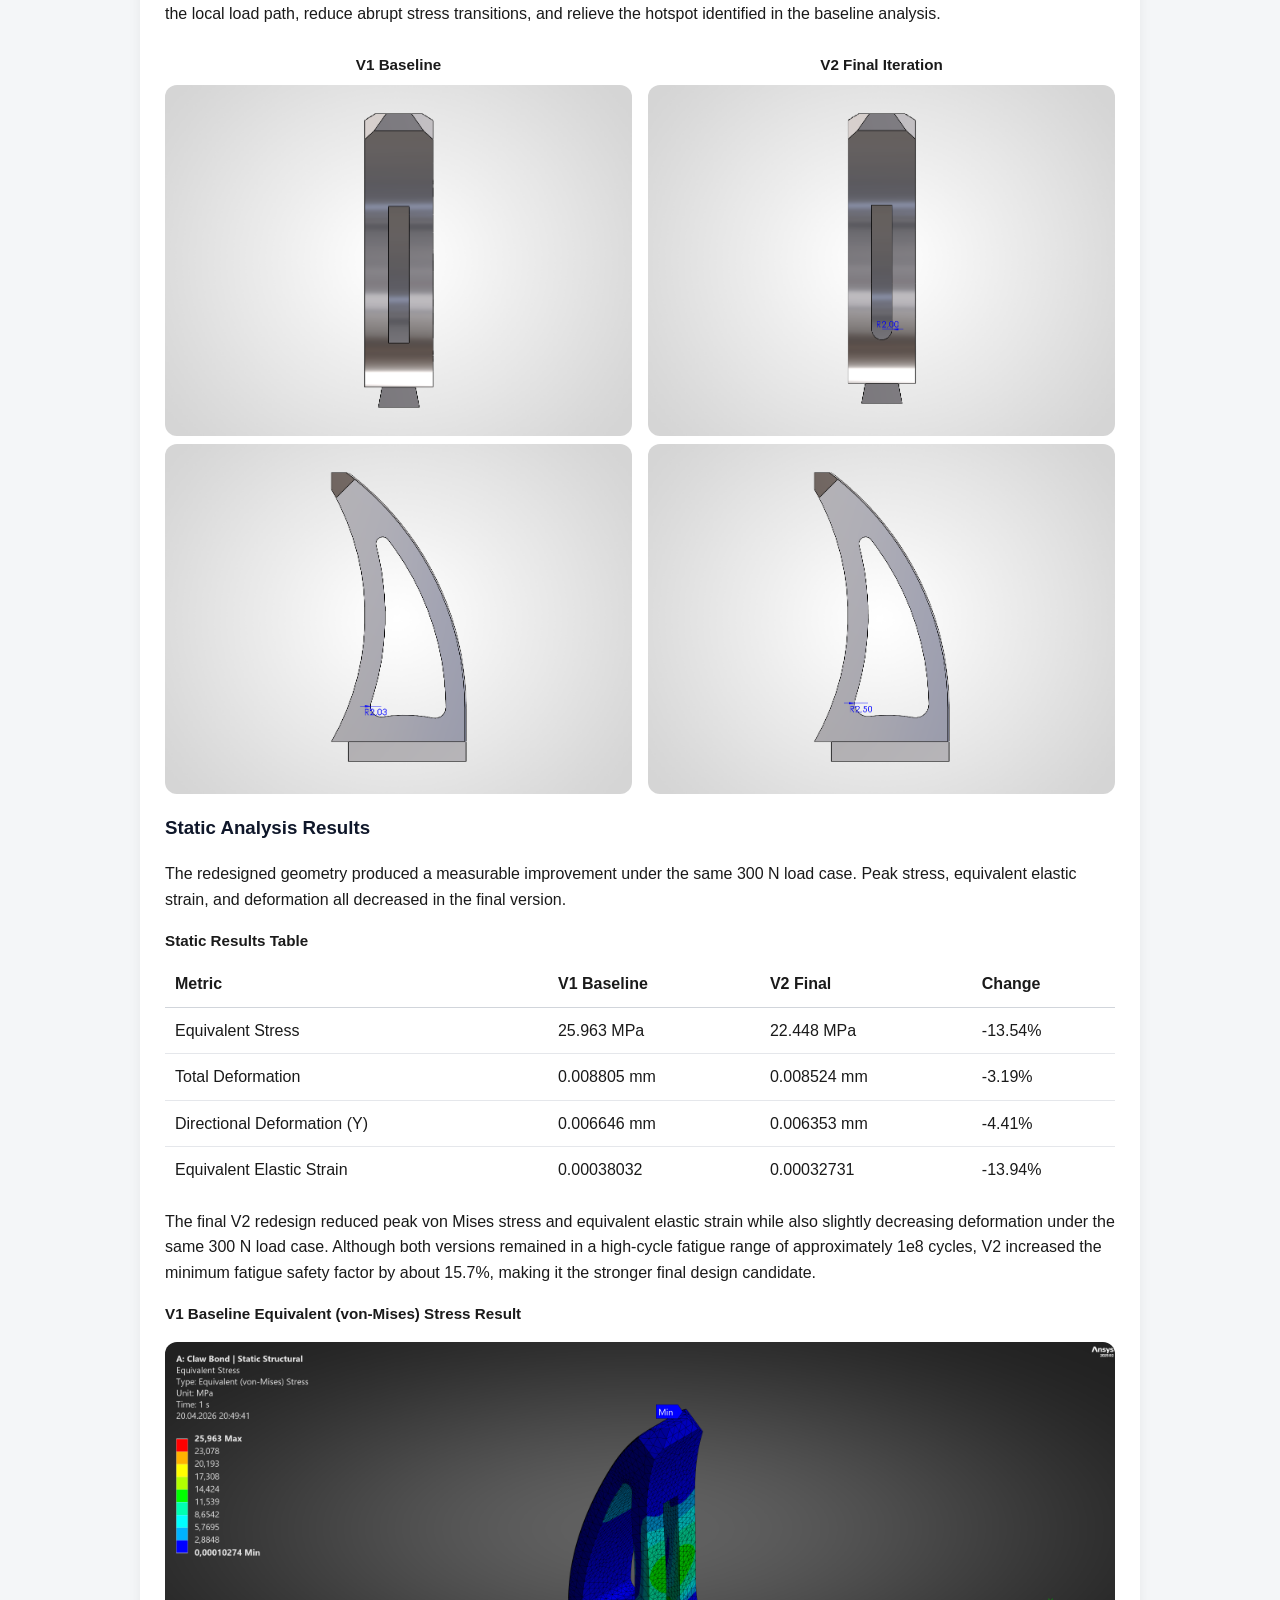
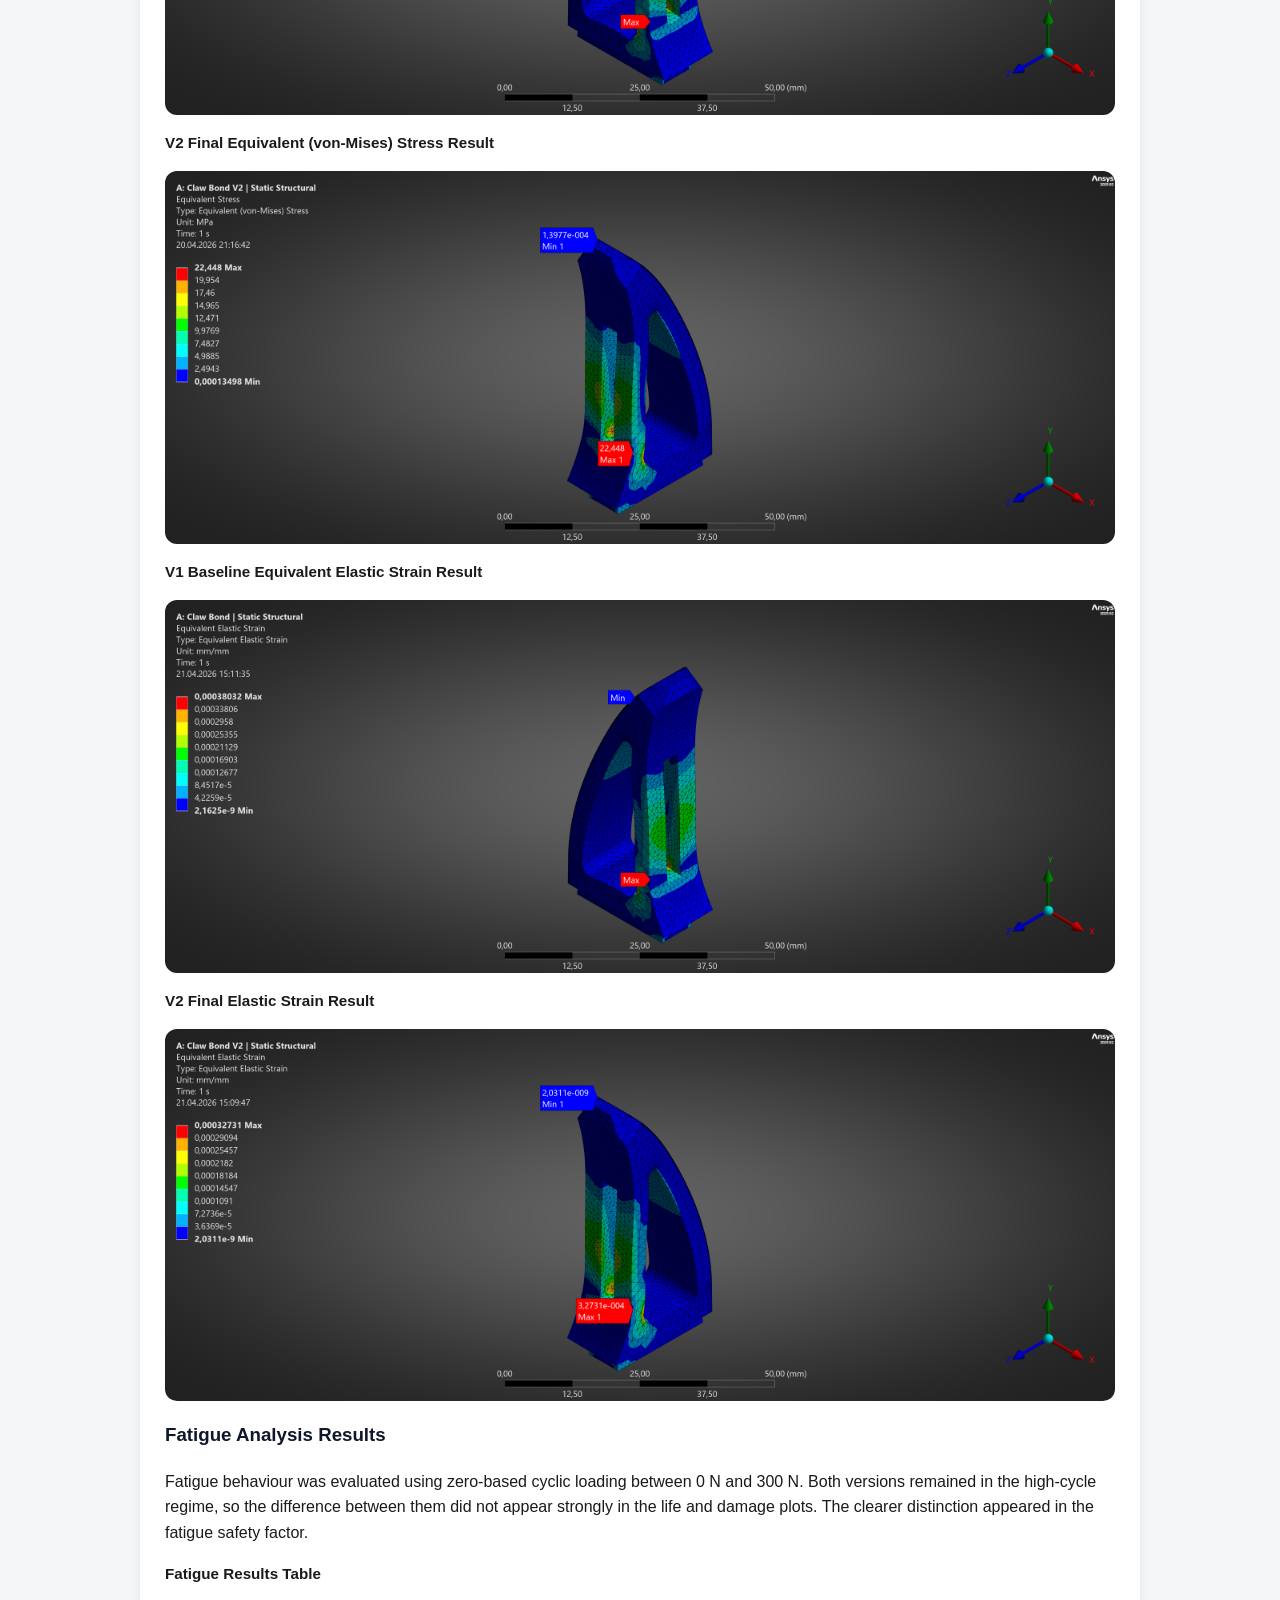
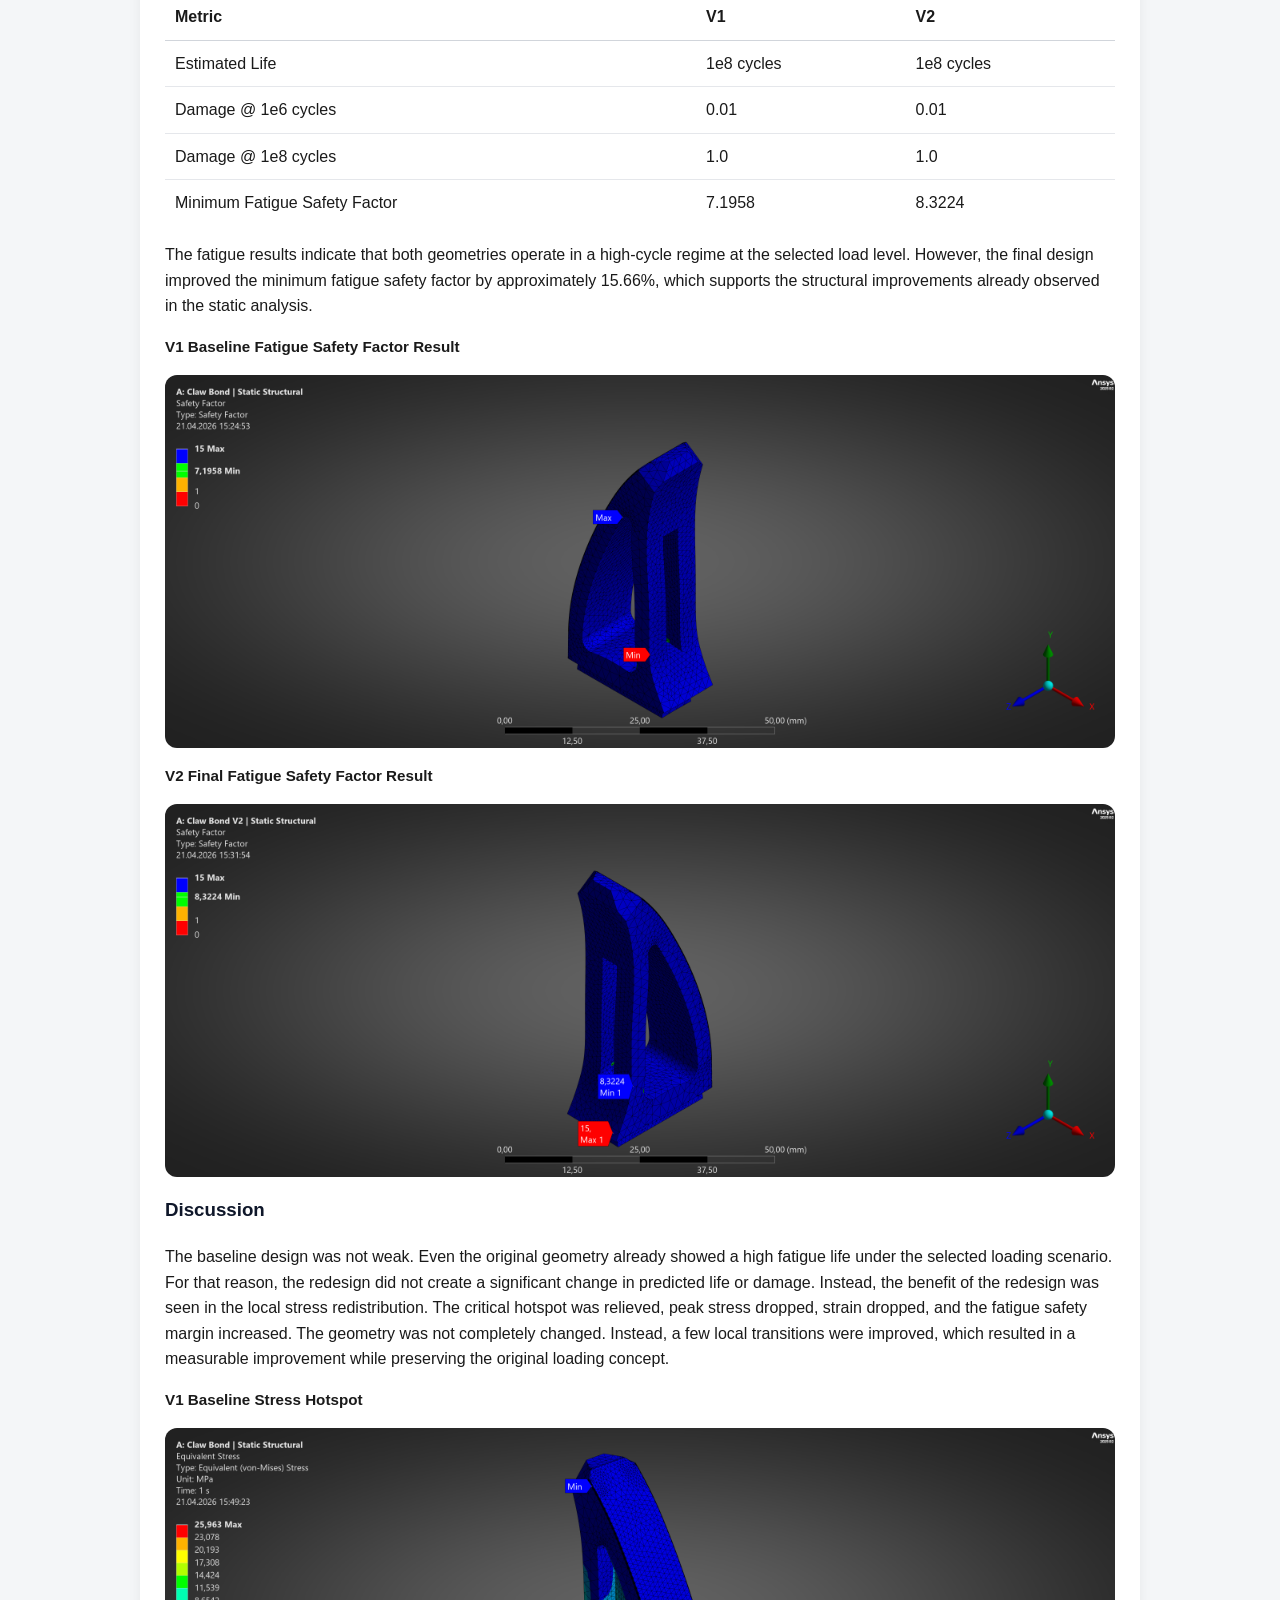
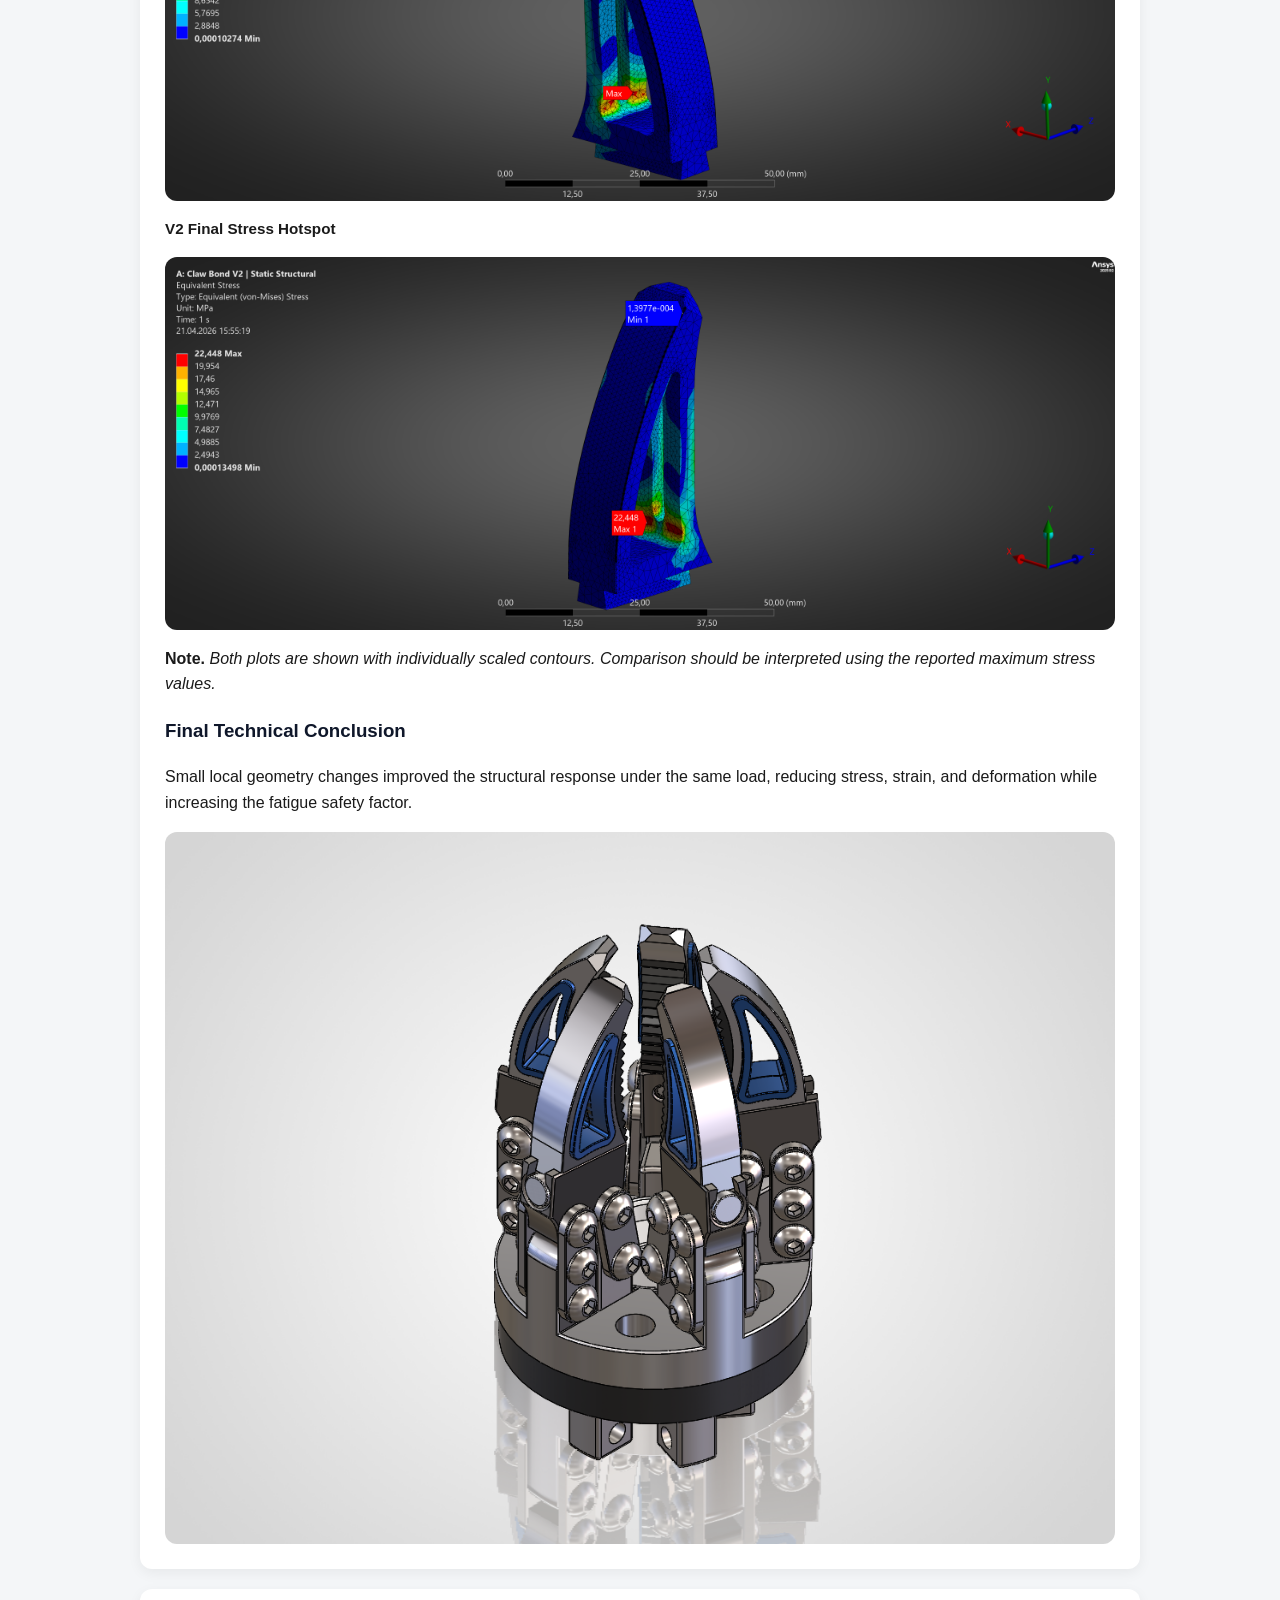
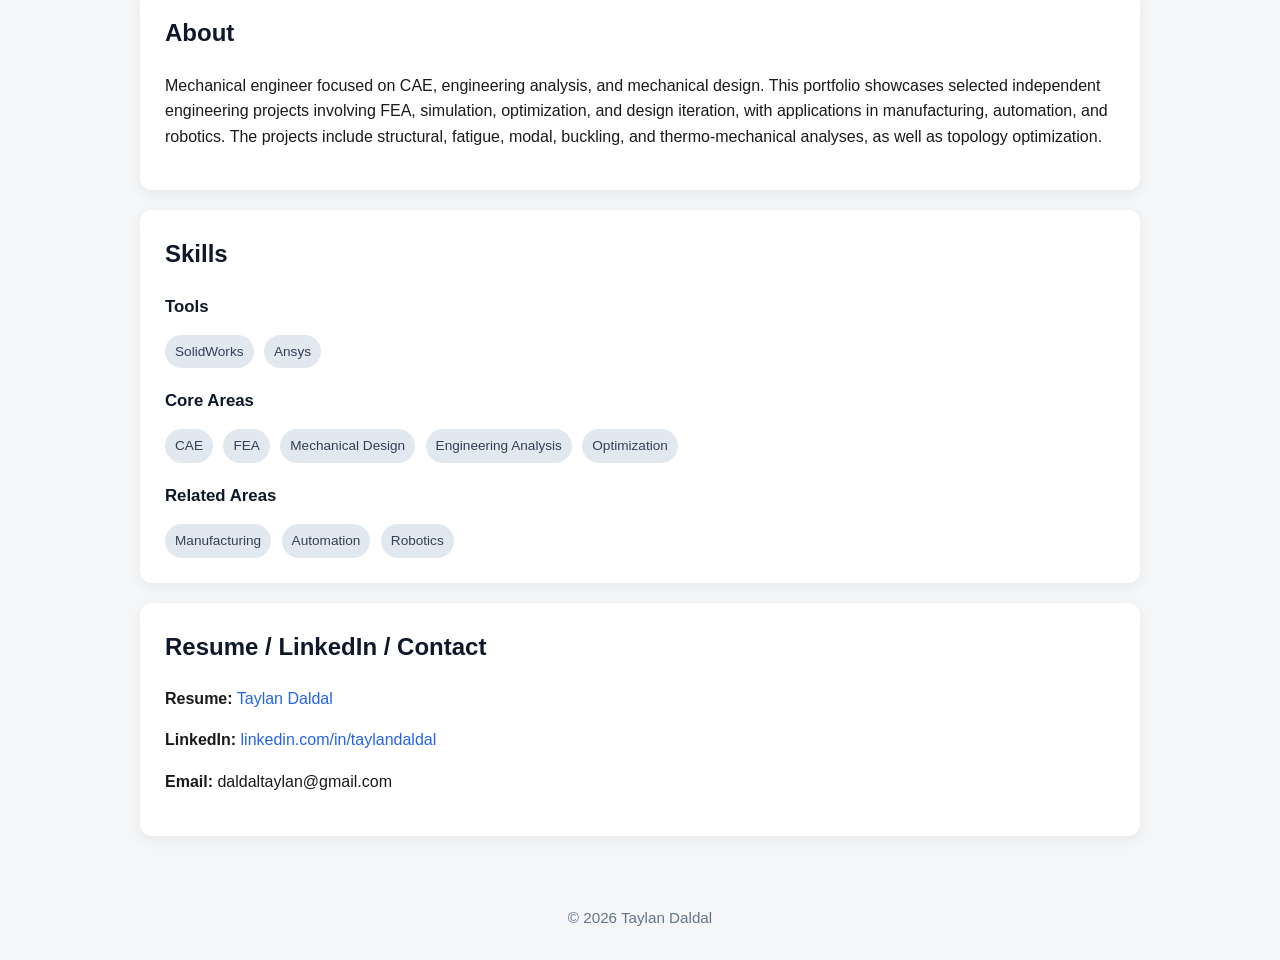
==== commit dc392e77: "Add files via upload" ====
--- a/project1.html
+++ b/project1.html
@@ -4,7 +4,7 @@
   <meta charset="UTF-8" />
   <meta name="viewport" content="width=device-width, initial-scale=1.0" />
   <title>Project 1 | Taylan Daldal</title>
-  <link rel="stylesheet" href="style.css?v=25" />
+  <link rel="stylesheet" href="style.css?v=28" />
 </head>
 <body data-page="project1">
   <header>
@@ -18,17 +18,19 @@
       </div>
     </div>
 
-    <h1 data-i18n="heroTitle">Taylan Daldal</h1>
-    <p data-i18n="heroRole">Mechanical Engineer | Mechanical Design & CAE</p>
-    <p class="hero-sub" data-i18n="heroSub">FEA | SolidWorks | Ansys | Optimization | Automation | Robotics</p>
+    <a href="index.html" class="site-home-link" aria-label="Back to homepage">
+      <h1 data-i18n="heroTitle">Taylan Daldal</h1>
+      <p data-i18n="heroRole">Mechanical Engineer | CAE & CAD</p>
+      <p class="hero-sub" data-i18n="heroSub">FEA | Ansys | SolidWorks | Engineering Analysis | Design Iteration | Optimization | Automation | Robotics</p>
+    </a>
   </header>
 
   <div class="container">
     <div class="section">
       <div class="project-nav">
-        <a href="project2.html" class="back-link project-nav-link nav-left" data-i18n="previousProject">← Previous Project</a>
-        <a href="index.html" class="back-link project-nav-link nav-center" data-i18n="backLink">← Back to Featured Projects</a>
-        <a href="project4.html" class="back-link project-nav-link nav-right" data-i18n="nextProject">Next Project →</a>
+        <a href="project2.html" class="back-link project-nav-link nav-left" data-i18n="previousProject">Previous Project</a>
+        <a href="index.html" class="back-link project-nav-link nav-center" data-i18n="backLink">Back to Featured Projects</a>
+        <a href="project4.html" class="back-link project-nav-link nav-right" data-i18n="nextProject">Next Project</a>
       </div>
 
       <h3 data-i18n="project1MainTitle">Local Stress Reduction of a Robotic Gripper Finger Using Static and Fatigue FEA</h3>
@@ -403,36 +405,34 @@
     <div class="section">
       <h2 data-i18n="aboutTitle">About</h2>
       <p data-i18n="aboutText">
-        Mechanical engineer focused on mechanical design, CAE, and engineering analysis. This portfolio showcases selected projects in FEA, simulation, optimization, and mechanical design, with applications in manufacturing, automation, and robotics.
+        Mechanical engineer focused on CAE, engineering analysis, and mechanical design. This portfolio showcases selected independent engineering projects involving FEA, simulation, optimization, and design iteration, with applications in manufacturing, automation, and robotics. The projects include structural, fatigue, modal, buckling, and thermo-mechanical analyses, as well as topology optimization.
       </p>
     </div>
 
     <div class="section">
       <h2 data-i18n="skillsTitle">Skills</h2>
 
+      
       <div class="skills-group">
         <h3 data-i18n="toolsTitle">Tools</h3>
-        <span class="tag">SolidWorks</span>
-        <span class="tag">Ansys</span>
-        <span class="tag">Python</span>
-        <span class="tag">VBA</span>
-        <span class="tag">Arduino</span>
+        <span class="tag" data-i18n="skillSolidWorks">SolidWorks</span>
+        <span class="tag" data-i18n="skillAnsys">Ansys</span>
       </div>
 
       <div class="skills-group">
         <h3 data-i18n="coreTitle">Core Areas</h3>
-        <span class="tag">Mechanical Design</span>
-        <span class="tag">CAE</span>
-        <span class="tag">FEA</span>
-        <span class="tag">Engineering Analysis</span>
-        <span class="tag">Optimization</span>
+        <span class="tag" data-i18n="skillCAE">CAE</span>
+        <span class="tag" data-i18n="skillFEA">FEA</span>
+        <span class="tag" data-i18n="skillMechanicalDesign">Mechanical Design</span>
+        <span class="tag" data-i18n="skillEngineeringAnalysis">Engineering Analysis</span>
+        <span class="tag" data-i18n="skillOptimization">Optimization</span>
       </div>
 
       <div class="skills-group">
         <h3 data-i18n="relatedTitle">Related Areas</h3>
-        <span class="tag">Automation</span>
-        <span class="tag">AI Applications</span>
-        <span class="tag">Robotics</span>
+        <span class="tag" data-i18n="skillManufacturing">Manufacturing</span>
+        <span class="tag" data-i18n="skillAutomation">Automation</span>
+        <span class="tag" data-i18n="skillRobotics">Robotics</span>
       </div>
     </div>
 
@@ -448,6 +448,6 @@
     © 2026 Taylan Daldal
   </footer>
 
-  <script src="script.js?v=25"></script>
+  <script src="script.js?v=28"></script>
 </body>
 </html>
--- a/style.css
+++ b/style.css
@@ -27,6 +27,23 @@
   margin-top: 10px;
   font-size: 1.1rem;
   color: #cbd5e1;
+}
+
+.site-home-link {
+  display: inline-block;
+  color: inherit;
+  text-decoration: none;
+  cursor: pointer;
+}
+
+.site-home-link:hover {
+  text-decoration: none;
+}
+
+.site-home-link:focus-visible {
+  outline: 2px solid rgba(255,255,255,0.75);
+  outline-offset: 8px;
+  border-radius: 8px;
 }
 
 .hero-sub {
@@ -163,7 +180,8 @@
 .project-top-row img,
 .project-three-row img,
 .project-full-stack img,
-.project-hero-image img {
+.project-hero-image img,
+.comparison-pair img {
   width: 100%;
   height: auto;
   display: block;
@@ -286,9 +304,7 @@
 }
 
 .back-link {
-  display: inline-block;
-  margin-bottom: 16px;
-  font-size: 0.95rem;
+  font-size: 0.9rem;
 }
 
 .project-nav {
@@ -296,23 +312,63 @@
   grid-template-columns: 1fr auto 1fr;
   align-items: center;
   gap: 12px;
-  margin-bottom: 16px;
+  margin-bottom: 22px;
 }
 
 .project-nav-link {
-  margin-bottom: 0;
+  display: inline-flex;
+  align-items: center;
+  justify-content: center;
+  width: fit-content;
+  min-height: 38px;
+  padding: 7px 14px;
+  box-sizing: border-box;
+  border: 1px solid #e2e8f0;
+  border-radius: 999px;
+  background: #ffffff;
+  color: #0f172a;
+  font-weight: 500;
+  line-height: 1.2;
+  letter-spacing: -0.01em;
+  text-decoration: none;
+  box-shadow: 0 1px 2px rgba(15, 23, 42, 0.04);
+  transition: background-color 0.18s ease, border-color 0.18s ease, color 0.18s ease, box-shadow 0.18s ease, transform 0.18s ease;
+}
+
+.project-nav-link:hover {
+  background: #f8fafc;
+  border-color: #cbd5e1;
+  color: #0f172a;
+  text-decoration: none;
+  transform: translateY(-1px);
+  box-shadow: 0 4px 12px rgba(15, 23, 42, 0.07);
+}
+
+.project-nav-link:focus-visible {
+  outline: 2px solid #2563eb;
+  outline-offset: 3px;
 }
 
 .project-nav .nav-left {
-  text-align: left;
+  justify-self: start;
 }
 
 .project-nav .nav-center {
-  text-align: center;
+  justify-self: center;
+  background: #0f172a;
+  border-color: #0f172a;
+  color: #ffffff;
+  box-shadow: 0 2px 8px rgba(15, 23, 42, 0.12);
+}
+
+.project-nav .nav-center:hover {
+  background: #1e293b;
+  border-color: #1e293b;
+  color: #ffffff;
 }
 
 .project-nav .nav-right {
-  text-align: right;
+  justify-self: end;
 }
 
 .project-nav-disabled {
@@ -377,6 +433,9 @@
   border-bottom-color: #d1d5db;
 }
 
+body[data-page="project1"] .section img,
+body[data-page="project2"] .section img,
+body[data-page="project3"] .section img,
 body[data-page="project4"] .section img {
   cursor: zoom-in;
 }
@@ -465,12 +524,15 @@
 
   .project-nav {
     grid-template-columns: 1fr;
-    justify-items: start;
-  }
-
+    gap: 10px;
+  }
+
+  .project-nav-link,
+  .project-nav .nav-left,
   .project-nav .nav-center,
   .project-nav .nav-right {
-    text-align: left;
+    width: 100%;
+    justify-self: stretch;
   }
 
   .image-lightbox {
